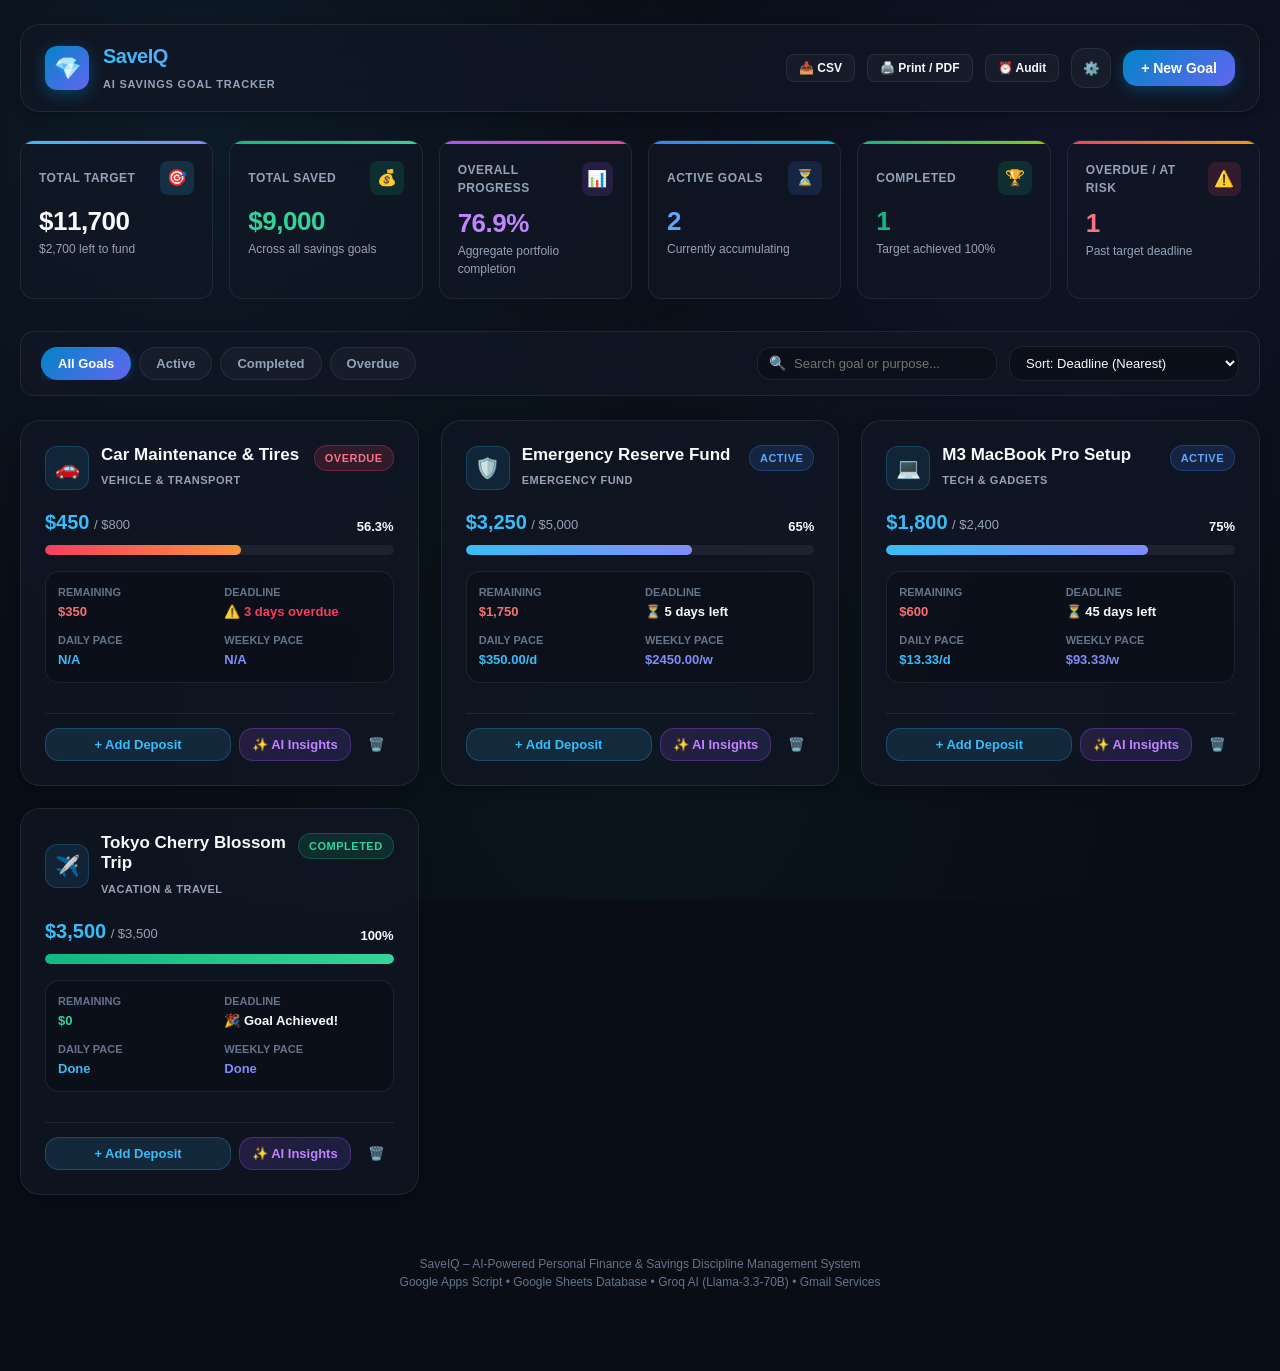
==== SaveIQ/Index.html @ c3c2f81e "Fix Vercel deployment: inline CSS/JS and add vercel.json" ====
﻿<!DOCTYPE html>
<html lang="en">
<head>
  <meta charset="UTF-8">
  <meta name="viewport" content="width=device-width, initial-scale=1.0">
  <title>SaveIQ – AI Savings Goal Tracker</title>
  <link rel="stylesheet" href="styles.css">
  <style>
    /* Inline Fallback & Apps Script compatibility */
    /* ==========================================================================
   SaveIQ – AI Savings Goal Tracker
   Modern Glassmorphism UI & High-Fidelity Design System
   ========================================================================== */

:root {
  /* Color Palette */
  --bg-primary: #090d16;
  --bg-secondary: #0f172a;
  --bg-card: rgba(18, 24, 38, 0.7);
  --bg-card-hover: rgba(26, 34, 52, 0.85);
  --bg-glass: rgba(255, 255, 255, 0.03);
  --border-glass: rgba(255, 255, 255, 0.08);
  --border-focus: #38bdf8;

  --accent-cyan: #38bdf8;
  --accent-blue: #3b82f6;
  --accent-indigo: #6366f1;
  --accent-purple: #a855f7;
  --accent-emerald: #10b981;
  --accent-amber: #f59e0b;
  --accent-rose: #f43f5e;

  /* Typography */
  --text-main: #f8fafc;
  --text-muted: #94a3b8;
  --text-dim: #64748b;
  --font-family: -apple-system, BlinkMacSystemFont, "Segoe UI", Roboto, "Helvetica Neue", Arial, sans-serif;

  /* Elevation & Shadows */
  --shadow-sm: 0 4px 12px rgba(0, 0, 0, 0.25);
  --shadow-md: 0 10px 30px rgba(0, 0, 0, 0.4);
  --shadow-lg: 0 20px 50px rgba(0, 0, 0, 0.6);
  --shadow-glow: 0 0 25px rgba(56, 189, 248, 0.25);

  --radius-sm: 8px;
  --radius-md: 14px;
  --radius-lg: 20px;
  --radius-full: 9999px;

  --transition-fast: 0.2s cubic-bezier(0.4, 0, 0.2, 1);
  --transition-normal: 0.3s cubic-bezier(0.4, 0, 0.2, 1);
}

/* Light Theme Variables */
[data-theme="light"] {
  --bg-primary: #f1f5f9;
  --bg-secondary: #ffffff;
  --bg-card: rgba(255, 255, 255, 0.85);
  --bg-card-hover: rgba(255, 255, 255, 0.98);
  --bg-glass: rgba(0, 0, 0, 0.02);
  --border-glass: rgba(0, 0, 0, 0.08);
  --border-focus: #0284c7;
  --text-main: #0f172a;
  --text-muted: #475569;
  --text-dim: #94a3b8;
  --shadow-md: 0 10px 30px rgba(0, 0, 0, 0.08);
  --shadow-glow: 0 0 20px rgba(2, 132, 199, 0.15);
}

/* Reset & Global */
*, *::before, *::after {
  box-sizing: border-box;
  margin: 0;
  padding: 0;
}

body {
  font-family: var(--font-family);
  background-color: var(--bg-primary);
  background-image: 
    radial-gradient(circle at 15% 15%, rgba(56, 189, 248, 0.08) 0%, transparent 40%),
    radial-gradient(circle at 85% 20%, rgba(99, 102, 241, 0.08) 0%, transparent 40%),
    radial-gradient(circle at 50% 85%, rgba(16, 185, 129, 0.05) 0%, transparent 50%);
  background-attachment: fixed;
  color: var(--text-main);
  min-height: 100vh;
  line-height: 1.5;
  overflow-x: hidden;
  -webkit-font-smoothing: antialiased;
}

/* Container */
.container {
  max-width: 1320px;
  margin: 0 auto;
  padding: 24px 20px 80px 20px;
}

/* Header & Navigation */
.header-nav {
  display: flex;
  align-items: center;
  justify-content: space-between;
  padding: 16px 24px;
  background: var(--bg-card);
  backdrop-filter: blur(16px);
  -webkit-backdrop-filter: blur(16px);
  border: 1px solid var(--border-glass);
  border-radius: var(--radius-lg);
  margin-bottom: 28px;
  box-shadow: var(--shadow-sm);
}

.brand {
  display: flex;
  align-items: center;
  gap: 14px;
  text-decoration: none;
  color: inherit;
}

.brand-icon {
  width: 44px;
  height: 44px;
  background: linear-gradient(135deg, #0284c7, #6366f1);
  border-radius: 12px;
  display: flex;
  align-items: center;
  justify-content: center;
  font-size: 22px;
  box-shadow: 0 4px 15px rgba(2, 132, 199, 0.4);
}

.brand-text h1 {
  font-size: 20px;
  font-weight: 800;
  letter-spacing: -0.5px;
  background: linear-gradient(90deg, #38bdf8, #818cf8);
  -webkit-background-clip: text;
  -webkit-text-fill-color: transparent;
}

.brand-text span {
  font-size: 11px;
  font-weight: 600;
  color: var(--text-muted);
  text-transform: uppercase;
  letter-spacing: 0.8px;
}

.nav-actions {
  display: flex;
  align-items: center;
  gap: 12px;
}

/* Buttons */
.btn {
  display: inline-flex;
  align-items: center;
  justify-content: center;
  gap: 8px;
  padding: 10px 18px;
  font-size: 14px;
  font-weight: 600;
  border-radius: var(--radius-md);
  border: none;
  cursor: pointer;
  transition: all var(--transition-fast);
  text-decoration: none;
}

.btn-primary {
  background: linear-gradient(135deg, #0284c7, #6366f1);
  color: #ffffff;
  box-shadow: 0 4px 14px rgba(2, 132, 199, 0.35);
}

.btn-primary:hover {
  transform: translateY(-2px);
  box-shadow: 0 6px 20px rgba(2, 132, 199, 0.5);
}

.btn-secondary {
  background: var(--bg-glass);
  color: var(--text-main);
  border: 1px solid var(--border-glass);
}

.btn-secondary:hover {
  background: rgba(255, 255, 255, 0.08);
  border-color: rgba(255, 255, 255, 0.2);
}

.btn-icon {
  width: 40px;
  height: 40px;
  padding: 0;
  border-radius: var(--radius-md);
  background: var(--bg-glass);
  border: 1px solid var(--border-glass);
  color: var(--text-main);
  display: flex;
  align-items: center;
  justify-content: center;
  cursor: pointer;
  transition: all var(--transition-fast);
}

.btn-icon:hover {
  background: rgba(255, 255, 255, 0.08);
  border-color: rgba(255, 255, 255, 0.2);
}

.btn-sm {
  padding: 6px 12px;
  font-size: 12px;
  border-radius: var(--radius-sm);
}

/* KPI Analytics Section */
.kpi-grid {
  display: grid;
  grid-template-columns: repeat(auto-fit, minmax(190px, 1fr));
  gap: 16px;
  margin-bottom: 32px;
}

.kpi-card {
  background: var(--bg-card);
  backdrop-filter: blur(14px);
  -webkit-backdrop-filter: blur(14px);
  border: 1px solid var(--border-glass);
  border-radius: var(--radius-md);
  padding: 20px 18px;
  position: relative;
  overflow: hidden;
  transition: transform var(--transition-fast), border-color var(--transition-fast), box-shadow var(--transition-fast);
}

.kpi-card:hover {
  transform: translateY(-3px);
  border-color: rgba(56, 189, 248, 0.3);
  box-shadow: var(--shadow-sm);
}

.kpi-header {
  display: flex;
  align-items: center;
  justify-content: space-between;
  margin-bottom: 12px;
}

.kpi-title {
  font-size: 12px;
  font-weight: 600;
  text-transform: uppercase;
  letter-spacing: 0.5px;
  color: var(--text-muted);
}

.kpi-icon {
  width: 34px;
  height: 34px;
  border-radius: 8px;
  display: flex;
  align-items: center;
  justify-content: center;
  font-size: 16px;
}

.kpi-val {
  font-size: 26px;
  font-weight: 800;
  color: var(--text-main);
  letter-spacing: -0.5px;
  line-height: 1.1;
  margin-bottom: 4px;
}

.kpi-sub {
  font-size: 12px;
  color: var(--text-muted);
  display: flex;
  align-items: center;
  gap: 4px;
}

/* Accent Glows for KPI Cards */
.kpi-card::before {
  content: "";
  position: absolute;
  top: 0;
  left: 0;
  width: 100%;
  height: 3px;
}

.kpi-target::before { background: linear-gradient(90deg, #38bdf8, #818cf8); }
.kpi-saved::before { background: linear-gradient(90deg, #10b981, #34d399); }
.kpi-progress::before { background: linear-gradient(90deg, #a855f7, #ec4899); }
.kpi-active::before { background: linear-gradient(90deg, #3b82f6, #06b6d4); }
.kpi-completed::before { background: linear-gradient(90deg, #10b981, #84cc16); }
.kpi-overdue::before { background: linear-gradient(90deg, #f43f5e, #f59e0b); }

/* Dashboard Toolbar & Filter Section */
.toolbar {
  display: flex;
  flex-wrap: wrap;
  align-items: center;
  justify-content: space-between;
  gap: 16px;
  margin-bottom: 24px;
  background: var(--bg-card);
  backdrop-filter: blur(12px);
  border: 1px solid var(--border-glass);
  padding: 14px 20px;
  border-radius: var(--radius-md);
}

.filter-group {
  display: flex;
  align-items: center;
  gap: 8px;
  overflow-x: auto;
}

.filter-btn {
  padding: 8px 16px;
  font-size: 13px;
  font-weight: 600;
  border-radius: var(--radius-full);
  border: 1px solid var(--border-glass);
  background: var(--bg-glass);
  color: var(--text-muted);
  cursor: pointer;
  transition: all var(--transition-fast);
  white-space: nowrap;
}

.filter-btn:hover {
  color: var(--text-main);
  background: rgba(255, 255, 255, 0.06);
}

.filter-btn.active {
  background: linear-gradient(135deg, #0284c7, #6366f1);
  border-color: transparent;
  color: #ffffff;
  box-shadow: 0 2px 10px rgba(2, 132, 199, 0.35);
}

.search-box {
  position: relative;
  min-width: 240px;
}

.search-input {
  width: 100%;
  padding: 8px 14px 8px 36px;
  font-size: 13px;
  color: var(--text-main);
  background: rgba(0, 0, 0, 0.2);
  border: 1px solid var(--border-glass);
  border-radius: var(--radius-md);
  outline: none;
  transition: border-color var(--transition-fast);
}

.search-input:focus {
  border-color: var(--border-focus);
}

.search-icon {
  position: absolute;
  left: 12px;
  top: 50%;
  transform: translateY(-50%);
  font-size: 14px;
  color: var(--text-dim);
}

/* Goals Grid */
.goals-grid {
  display: grid;
  grid-template-columns: repeat(auto-fill, minmax(360px, 1fr));
  gap: 22px;
}

/* Goal Card */
.goal-card {
  background: var(--bg-card);
  backdrop-filter: blur(16px);
  -webkit-backdrop-filter: blur(16px);
  border: 1px solid var(--border-glass);
  border-radius: var(--radius-lg);
  padding: 24px;
  position: relative;
  display: flex;
  flex-direction: column;
  justify-content: space-between;
  transition: transform var(--transition-normal), box-shadow var(--transition-normal), border-color var(--transition-normal);
  box-shadow: var(--shadow-sm);
}

.goal-card:hover {
  transform: translateY(-4px);
  box-shadow: var(--shadow-md);
  border-color: rgba(56, 189, 248, 0.25);
}

.goal-top {
  display: flex;
  align-items: flex-start;
  justify-content: space-between;
  gap: 12px;
  margin-bottom: 16px;
}

.goal-meta {
  display: flex;
  align-items: center;
  gap: 12px;
}

.goal-emoji {
  width: 44px;
  height: 44px;
  border-radius: 12px;
  background: rgba(56, 189, 248, 0.1);
  border: 1px solid rgba(56, 189, 248, 0.2);
  display: flex;
  align-items: center;
  justify-content: center;
  font-size: 20px;
  flex-shrink: 0;
}

.goal-title-wrap h3 {
  font-size: 17px;
  font-weight: 700;
  color: var(--text-main);
  margin-bottom: 2px;
  line-height: 1.2;
}

.goal-category-tag {
  display: inline-block;
  font-size: 11px;
  font-weight: 600;
  color: var(--text-muted);
  text-transform: uppercase;
  letter-spacing: 0.5px;
}

/* Status Badges */
.status-pill {
  padding: 4px 10px;
  font-size: 11px;
  font-weight: 700;
  border-radius: var(--radius-full);
  text-transform: uppercase;
  letter-spacing: 0.5px;
  display: inline-flex;
  align-items: center;
  gap: 5px;
}

.status-pill.active {
  background: rgba(59, 130, 246, 0.15);
  color: #60a5fa;
  border: 1px solid rgba(59, 130, 246, 0.3);
}

.status-pill.completed {
  background: rgba(16, 185, 129, 0.15);
  color: #34d399;
  border: 1px solid rgba(16, 185, 129, 0.3);
}

.status-pill.overdue {
  background: rgba(244, 63, 94, 0.15);
  color: #fb7185;
  border: 1px solid rgba(244, 63, 94, 0.3);
}

/* Progress Section in Card */
.progress-container {
  margin: 16px 0;
}

.progress-info {
  display: flex;
  justify-content: space-between;
  align-items: flex-end;
  margin-bottom: 8px;
}

.saved-label {
  font-size: 20px;
  font-weight: 800;
  color: #38bdf8;
}

.target-label {
  font-size: 13px;
  color: var(--text-muted);
}

.percentage-badge {
  font-size: 13px;
  font-weight: 700;
  color: var(--text-main);
}

.progress-track {
  width: 100%;
  height: 10px;
  background: rgba(255, 255, 255, 0.06);
  border-radius: var(--radius-full);
  overflow: hidden;
  position: relative;
}

.progress-fill {
  height: 100%;
  border-radius: var(--radius-full);
  background: linear-gradient(90deg, #38bdf8, #818cf8);
  transition: width 0.6s cubic-bezier(0.4, 0, 0.2, 1);
}

.progress-fill.completed {
  background: linear-gradient(90deg, #10b981, #34d399);
}

.progress-fill.overdue {
  background: linear-gradient(90deg, #f43f5e, #fb923c);
}

/* Goal Details Stats Row */
.goal-metrics-row {
  display: grid;
  grid-template-columns: repeat(2, 1fr);
  gap: 10px;
  margin: 16px 0;
  padding: 12px;
  background: rgba(0, 0, 0, 0.2);
  border-radius: var(--radius-md);
  border: 1px solid var(--border-glass);
}

.metric-item {
  font-size: 11px;
}

.metric-item .lbl {
  color: var(--text-dim);
  text-transform: uppercase;
  font-weight: 600;
  margin-bottom: 2px;
}

.metric-item .val {
  font-size: 13px;
  font-weight: 700;
  color: var(--text-main);
}

/* Card Actions */
.goal-actions {
  display: flex;
  align-items: center;
  gap: 8px;
  margin-top: 14px;
  padding-top: 14px;
  border-top: 1px solid var(--border-glass);
}

.btn-deposit {
  flex: 1;
  background: rgba(56, 189, 248, 0.12);
  color: #38bdf8;
  border: 1px solid rgba(56, 189, 248, 0.25);
  padding: 8px 12px;
  font-size: 13px;
  font-weight: 600;
  border-radius: var(--radius-md);
  cursor: pointer;
  transition: all var(--transition-fast);
}

.btn-deposit:hover {
  background: rgba(56, 189, 248, 0.25);
  color: #ffffff;
}

.btn-ai {
  background: linear-gradient(135deg, rgba(168, 85, 247, 0.15), rgba(99, 102, 241, 0.15));
  color: #c084fc;
  border: 1px solid rgba(168, 85, 247, 0.3);
  padding: 8px 12px;
  font-size: 13px;
  font-weight: 600;
  border-radius: var(--radius-md);
  cursor: pointer;
  transition: all var(--transition-fast);
  display: flex;
  align-items: center;
  gap: 6px;
}

.btn-ai:hover {
  background: linear-gradient(135deg, #a855f7, #6366f1);
  color: #ffffff;
  box-shadow: 0 4px 15px rgba(168, 85, 247, 0.4);
}

.btn-delete {
  padding: 8px;
  background: transparent;
  color: var(--text-dim);
  border: 1px solid transparent;
  border-radius: var(--radius-md);
  cursor: pointer;
  transition: all var(--transition-fast);
}

.btn-delete:hover {
  color: #f43f5e;
  background: rgba(244, 63, 94, 0.1);
  border-color: rgba(244, 63, 94, 0.2);
}

/* Empty State */
.empty-state {
  grid-column: 1 / -1;
  text-align: center;
  padding: 60px 20px;
  background: var(--bg-card);
  backdrop-filter: blur(14px);
  border: 1px dashed var(--border-glass);
  border-radius: var(--radius-lg);
}

.empty-icon {
  font-size: 54px;
  margin-bottom: 16px;
  display: inline-block;
  animation: float 3s ease-in-out infinite;
}

@keyframes float {
  0%, 100% { transform: translateY(0); }
  50% { transform: translateY(-8px); }
}

.empty-state h3 {
  font-size: 20px;
  font-weight: 700;
  color: var(--text-main);
  margin-bottom: 8px;
}

.empty-state p {
  color: var(--text-muted);
  font-size: 14px;
  max-width: 440px;
  margin: 0 auto 24px auto;
}

/* Modals */
.modal-overlay {
  position: fixed;
  inset: 0;
  background: rgba(0, 0, 0, 0.7);
  backdrop-filter: blur(10px);
  -webkit-backdrop-filter: blur(10px);
  display: flex;
  align-items: center;
  justify-content: center;
  padding: 20px;
  z-index: 1000;
  opacity: 0;
  pointer-events: none;
  transition: opacity var(--transition-normal);
}

.modal-overlay.active {
  opacity: 1;
  pointer-events: auto;
}

.modal-content {
  background: var(--bg-secondary);
  border: 1px solid var(--border-glass);
  border-radius: var(--radius-lg);
  width: 100%;
  max-width: 540px;
  max-height: 90vh;
  overflow-y: auto;
  box-shadow: var(--shadow-lg);
  transform: scale(0.95) translateY(10px);
  transition: transform var(--transition-normal);
  padding: 28px;
  position: relative;
}

.modal-overlay.active .modal-content {
  transform: scale(1) translateY(0);
}

.modal-header {
  display: flex;
  align-items: center;
  justify-content: space-between;
  margin-bottom: 22px;
}

.modal-title {
  font-size: 20px;
  font-weight: 800;
  color: var(--text-main);
  display: flex;
  align-items: center;
  gap: 10px;
}

.modal-close {
  background: transparent;
  border: none;
  color: var(--text-dim);
  font-size: 22px;
  cursor: pointer;
  padding: 4px;
  border-radius: 6px;
  transition: color var(--transition-fast);
}

.modal-close:hover {
  color: var(--text-main);
}

/* Forms */
.form-group {
  margin-bottom: 18px;
}

.form-label {
  display: block;
  font-size: 13px;
  font-weight: 600;
  color: var(--text-muted);
  margin-bottom: 6px;
}

.form-input, .form-select, .form-textarea {
  width: 100%;
  padding: 10px 14px;
  font-size: 14px;
  font-family: inherit;
  color: var(--text-main);
  background: rgba(0, 0, 0, 0.25);
  border: 1px solid var(--border-glass);
  border-radius: var(--radius-md);
  outline: none;
  transition: border-color var(--transition-fast), box-shadow var(--transition-fast);
}

.form-input:focus, .form-select:focus, .form-textarea:focus {
  border-color: var(--border-focus);
  box-shadow: 0 0 0 3px rgba(56, 189, 248, 0.15);
}

.form-row {
  display: grid;
  grid-template-columns: repeat(2, 1fr);
  gap: 14px;
}

.form-hint {
  font-size: 11px;
  color: var(--text-dim);
  margin-top: 4px;
}

/* Quick Deposit Preset Chips */
.preset-chips {
  display: flex;
  gap: 8px;
  margin-top: 10px;
  flex-wrap: wrap;
}

.preset-chip {
  padding: 6px 14px;
  font-size: 13px;
  font-weight: 600;
  background: var(--bg-glass);
  border: 1px solid var(--border-glass);
  border-radius: var(--radius-md);
  color: var(--text-muted);
  cursor: pointer;
  transition: all var(--transition-fast);
}

.preset-chip:hover {
  background: rgba(56, 189, 248, 0.15);
  border-color: rgba(56, 189, 248, 0.4);
  color: #38bdf8;
}

/* AI Insights View */
.ai-modal-content {
  max-width: 680px;
}

.ai-output-box {
  background: rgba(0, 0, 0, 0.35);
  border: 1px solid var(--border-glass);
  border-radius: var(--radius-md);
  padding: 20px;
  font-size: 14px;
  line-height: 1.6;
  color: #e2e8f0;
  max-height: 480px;
  overflow-y: auto;
}

.ai-output-box h3 {
  font-size: 16px;
  color: #38bdf8;
  margin: 18px 0 8px 0;
}

.ai-output-box h3:first-child {
  margin-top: 0;
}

.ai-output-box p {
  margin-bottom: 12px;
}

.ai-output-box ul, .ai-output-box ol {
  margin: 8px 0 16px 20px;
}

.ai-output-box li {
  margin-bottom: 6px;
}

.ai-output-box strong {
  color: #ffffff;
}

.ai-badge-source {
  font-size: 11px;
  font-weight: 600;
  padding: 4px 10px;
  border-radius: var(--radius-full);
  background: rgba(168, 85, 247, 0.15);
  color: #c084fc;
  border: 1px solid rgba(168, 85, 247, 0.3);
  display: inline-block;
  margin-bottom: 12px;
}

/* Loading Spinner */
.spinner-wrap {
  text-align: center;
  padding: 40px 20px;
}

.spinner {
  width: 44px;
  height: 44px;
  border: 4px solid rgba(56, 189, 248, 0.15);
  border-top-color: #38bdf8;
  border-radius: 50%;
  animation: spin 0.8s linear infinite;
  margin: 0 auto 16px auto;
}

@keyframes spin {
  to { transform: rotate(360deg); }
}

/* Toast Notifications */
.toast-container {
  position: fixed;
  bottom: 24px;
  right: 24px;
  display: flex;
  flex-direction: column;
  gap: 10px;
  z-index: 2000;
}

.toast {
  background: #1e293b;
  border: 1px solid var(--border-glass);
  border-left: 4px solid #38bdf8;
  padding: 14px 18px;
  border-radius: var(--radius-md);
  box-shadow: var(--shadow-lg);
  font-size: 13px;
  font-weight: 500;
  color: #ffffff;
  display: flex;
  align-items: center;
  gap: 10px;
  min-width: 280px;
  max-width: 400px;
  animation: slideIn 0.3s cubic-bezier(0.4, 0, 0.2, 1);
}

.toast.success { border-left-color: #10b981; }
.toast.error { border-left-color: #f43f5e; }
.toast.warning { border-left-color: #f59e0b; }

@keyframes slideIn {
  from { transform: translateX(100%); opacity: 0; }
  to { transform: translateX(0); opacity: 1; }
}

/* Print Optimization for PDF Reports */
@media print {
  body {
    background: #ffffff !important;
    color: #000000 !important;
  }
  .header-nav, .toolbar, .goal-actions, .btn, .modal-overlay {
    display: none !important;
  }
  .kpi-card, .goal-card {
    border: 1px solid #cccccc !important;
    background: #ffffff !important;
    box-shadow: none !important;
    page-break-inside: avoid;
  }
  .saved-label, .kpi-val {
    color: #000000 !important;
  }
}

/* Mobile & Tablet Responsive */
@media (max-width: 768px) {
  .header-nav {
    flex-direction: column;
    align-items: flex-start;
    gap: 16px;
  }
  .nav-actions {
    width: 100%;
    justify-content: space-between;
  }
  .toolbar {
    flex-direction: column;
    align-items: stretch;
  }
  .search-box {
    width: 100%;
  }
  .goals-grid {
    grid-template-columns: 1fr;
  }
  .form-row {
    grid-template-columns: 1fr;
  }
}

  </style>
</head>
<body>

  <div class="container">
    <!-- Top Navigation & Brand Header -->
    <header class="header-nav">
      <a href="#" class="brand">
        <div class="brand-icon">💎</div>
        <div class="brand-text">
          <h1>SaveIQ</h1>
          <span>AI Savings Goal Tracker</span>
        </div>
      </a>

      <div class="nav-actions">
        <button class="btn btn-secondary btn-sm" onclick="exportGoalsCSV()" title="Export CSV Report">
          📥 CSV
        </button>
        <button class="btn btn-secondary btn-sm" onclick="printFinancialReport()" title="Print / PDF Report">
          🖨️ Print / PDF
        </button>
        <button class="btn btn-secondary btn-sm" onclick="runManualAudit()" title="Trigger Automated Daily Audit">
          ⏰ Audit
        </button>
        <button class="btn-icon" onclick="openSettingsModal()" title="Settings & Groq API Key">
          ⚙️
        </button>
        <button class="btn btn-primary" onclick="openCreateModal()">
          + New Goal
        </button>
      </div>
    </header>

    <!-- KPI Analytics Metrics -->
    <section class="kpi-grid">
      <!-- Total Target -->
      <div class="kpi-card kpi-target">
        <div class="kpi-header">
          <span class="kpi-title">Total Target</span>
          <div class="kpi-icon" style="background: rgba(56, 189, 248, 0.15); color: #38bdf8;">🎯</div>
        </div>
        <div class="kpi-val" id="kpiTotalTarget">$0</div>
        <div class="kpi-sub" id="kpiRemainingLabel">$0 left to fund</div>
      </div>

      <!-- Total Saved -->
      <div class="kpi-card kpi-saved">
        <div class="kpi-header">
          <span class="kpi-title">Total Saved</span>
          <div class="kpi-icon" style="background: rgba(16, 185, 129, 0.15); color: #34d399;">💰</div>
        </div>
        <div class="kpi-val" id="kpiTotalSaved" style="color: #34d399;">$0</div>
        <div class="kpi-sub">Across all savings goals</div>
      </div>

      <!-- Overall Progress -->
      <div class="kpi-card kpi-progress">
        <div class="kpi-header">
          <span class="kpi-title">Overall Progress</span>
          <div class="kpi-icon" style="background: rgba(168, 85, 247, 0.15); color: #c084fc;">📊</div>
        </div>
        <div class="kpi-val" id="kpiOverallProgress" style="color: #c084fc;">0%</div>
        <div class="kpi-sub">Aggregate portfolio completion</div>
      </div>

      <!-- Active Goals -->
      <div class="kpi-card kpi-active">
        <div class="kpi-header">
          <span class="kpi-title">Active Goals</span>
          <div class="kpi-icon" style="background: rgba(59, 130, 246, 0.15); color: #60a5fa;">⏳</div>
        </div>
        <div class="kpi-val" id="kpiActiveGoals" style="color: #60a5fa;">0</div>
        <div class="kpi-sub">Currently accumulating</div>
      </div>

      <!-- Completed Goals -->
      <div class="kpi-card kpi-completed">
        <div class="kpi-header">
          <span class="kpi-title">Completed</span>
          <div class="kpi-icon" style="background: rgba(16, 185, 129, 0.15); color: #10b981;">🏆</div>
        </div>
        <div class="kpi-val" id="kpiCompletedGoals" style="color: #10b981;">0</div>
        <div class="kpi-sub">Target achieved 100%</div>
      </div>

      <!-- Overdue Goals -->
      <div class="kpi-card kpi-overdue">
        <div class="kpi-header">
          <span class="kpi-title">Overdue / At Risk</span>
          <div class="kpi-icon" style="background: rgba(244, 63, 94, 0.15); color: #fb7185;">⚠️</div>
        </div>
        <div class="kpi-val" id="kpiOverdueGoals" style="color: #fb7185;">0</div>
        <div class="kpi-sub">Past target deadline</div>
      </div>
    </section>

    <!-- Dashboard Toolbar, Filters & Search -->
    <section class="toolbar">
      <div class="filter-group">
        <button class="filter-btn active" data-filter="all">All Goals</button>
        <button class="filter-btn" data-filter="active">Active</button>
        <button class="filter-btn" data-filter="completed">Completed</button>
        <button class="filter-btn" data-filter="overdue">Overdue</button>
      </div>

      <div style="display: flex; align-items: center; gap: 12px; flex-wrap: wrap;">
        <div class="search-box">
          <span class="search-icon">🔍</span>
          <input type="text" id="searchGoalInput" class="search-input" placeholder="Search goal or purpose...">
        </div>

        <select id="sortGoalSelect" class="form-select" style="width: auto; padding: 8px 12px; font-size: 13px;">
          <option value="deadline">Sort: Deadline (Nearest)</option>
          <option value="progress">Sort: Progress (%)</option>
          <option value="target">Sort: Target Amount (High-Low)</option>
          <option value="saved">Sort: Saved Amount (High-Low)</option>
        </select>
      </div>
    </section>

    <!-- Goals Grid Container -->
    <main class="goals-grid" id="goalsGrid">
      <!-- Dynamic Goal Cards Rendered Here via script.js -->
    </main>

    <!-- Footer -->
    <footer style="margin-top: 60px; text-align: center; font-size: 12px; color: var(--text-dim);">
      SaveIQ – AI-Powered Personal Finance & Savings Discipline Management System<br>
      Google Apps Script • Google Sheets Database • Groq AI (Llama-3.3-70B) • Gmail Services
    </footer>
  </div>

  <!-- ============================================================== -->
  <!-- MODALS -->
  <!-- ============================================================== -->

  <!-- Modal 1: Create New Savings Goal -->
  <div class="modal-overlay" id="createGoalModal">
    <div class="modal-content">
      <div class="modal-header">
        <h2 class="modal-title"><span>🎯</span> Create Savings Goal</h2>
        <button class="modal-close" onclick="closeCreateModal()">&times;</button>
      </div>

      <form id="createGoalForm">
        <div class="form-group">
          <label class="form-label" for="goalName">Goal Name *</label>
          <input type="text" id="goalName" class="form-input" placeholder="e.g. M3 MacBook Pro, Emergency Fund" required>
        </div>

        <div class="form-row">
          <div class="form-group">
            <label class="form-label" for="goalTarget">Target Amount ($) *</label>
            <input type="number" id="goalTarget" class="form-input" min="1" step="0.01" placeholder="2500" required>
          </div>
          <div class="form-group">
            <label class="form-label" for="goalInitial">Initial Savings ($)</label>
            <input type="number" id="goalInitial" class="form-input" min="0" step="0.01" placeholder="0">
          </div>
        </div>

        <div class="form-row">
          <div class="form-group">
            <label class="form-label" for="goalDeadline">Target Deadline *</label>
            <input type="date" id="goalDeadline" class="form-input" required>
          </div>
          <div class="form-group">
            <label class="form-label" for="goalPurpose">Category / Purpose *</label>
            <select id="goalPurpose" class="form-select" required>
              <option value="Tech & Gadgets">💻 Tech & Gadgets</option>
              <option value="Emergency Fund">🛡️ Emergency Fund</option>
              <option value="Vacation & Travel">✈️ Vacation & Travel</option>
              <option value="Vehicle & Transport">🚗 Vehicle & Transport</option>
              <option value="Home & Real Estate">🏡 Home & Real Estate</option>
              <option value="Education & Career">🎓 Education & Career</option>
              <option value="Investment & Wealth">📈 Investment & Wealth</option>
              <option value="Health & Wellness">❤️ Health & Wellness</option>
              <option value="Shopping & Luxury">🛍️ Shopping & Luxury</option>
              <option value="General Savings" selected>💰 General Savings</option>
            </select>
          </div>
        </div>

        <div class="form-group">
          <label class="form-label" for="goalEmail">Alert & Notification Email</label>
          <input type="email" id="goalEmail" class="form-input" placeholder="your-email@gmail.com">
          <div class="form-hint">Used for automated deadline audits and Gmail reminders.</div>
        </div>

        <!-- Live Plan Velocity Preview -->
        <div id="formPacingPreview" style="display: none; background: rgba(56, 189, 248, 0.08); border-left: 3px solid #38bdf8; padding: 12px; border-radius: 8px; font-size: 13px; color: #cbd5e1; margin-bottom: 18px;">
        </div>

        <div style="display: flex; justify-content: flex-end; gap: 10px; margin-top: 24px;">
          <button type="button" class="btn btn-secondary" onclick="closeCreateModal()">Cancel</button>
          <button type="submit" class="btn btn-primary" id="btnSubmitGoal">Create Savings Goal</button>
        </div>
      </form>
    </div>
  </div>

  <!-- Modal 2: Add Savings Deposit -->
  <div class="modal-overlay" id="depositModal">
    <div class="modal-content">
      <div class="modal-header">
        <h2 class="modal-title"><span>💵</span> Deposit Contribution</h2>
        <button class="modal-close" onclick="closeDepositModal()">&times;</button>
      </div>

      <form id="depositForm">
        <p style="color: var(--text-muted); font-size: 14px; margin-bottom: 4px;">
          Adding funds to: <strong id="depositGoalName" style="color: var(--text-main);">Goal Name</strong>
        </p>
        <p style="color: var(--text-dim); font-size: 13px; margin-bottom: 18px;">
          Remaining balance: <strong id="depositGoalRemaining" style="color: #f87171;">$0</strong>
        </p>

        <div class="form-group">
          <label class="form-label" for="depositAmountInput">Deposit Amount ($) *</label>
          <input type="number" id="depositAmountInput" class="form-input" min="1" step="0.01" placeholder="Enter amount" required autofocus>
          
          <div class="preset-chips">
            <button type="button" class="preset-chip" onclick="setPresetDeposit(10)">+$10</button>
            <button type="button" class="preset-chip" onclick="setPresetDeposit(25)">+$25</button>
            <button type="button" class="preset-chip" onclick="setPresetDeposit(50)">+$50</button>
            <button type="button" class="preset-chip" onclick="setPresetDeposit(100)">+$100</button>
            <button type="button" class="preset-chip" onclick="setPresetDeposit(250)">+$250</button>
          </div>
        </div>

        <div style="display: flex; justify-content: flex-end; gap: 10px; margin-top: 24px;">
          <button type="button" class="btn btn-secondary" onclick="closeDepositModal()">Cancel</button>
          <button type="submit" class="btn btn-primary" id="btnConfirmDeposit">Deposit Contribution</button>
        </div>
      </form>
    </div>
  </div>

  <!-- Modal 3: AI Financial Insights & Advice -->
  <div class="modal-overlay" id="aiModal">
    <div class="modal-content ai-modal-content">
      <div class="modal-header">
        <h2 class="modal-title"><span>✨</span> AI Financial Advisor</h2>
        <button class="modal-close" onclick="closeAIModal()">&times;</button>
      </div>

      <div style="display: flex; justify-content: space-between; align-items: center; margin-bottom: 12px;">
        <span style="font-size: 14px; color: var(--text-muted);">
          Goal: <strong id="aiGoalTitle" style="color: var(--text-main);"></strong>
        </span>
        <span class="ai-badge-source" id="aiSourceBadge">Groq Cloud (Llama-3.3-70B)</span>
      </div>

      <div class="ai-output-box" id="aiContentBox">
        <!-- Rendered AI Advice -->
      </div>

      <div style="display: flex; justify-content: flex-end; gap: 10px; margin-top: 20px;">
        <button type="button" class="btn btn-secondary" onclick="copyAIAdvice()">📋 Copy Insights</button>
        <button type="button" class="btn btn-primary" onclick="closeAIModal()">Done</button>
      </div>
    </div>
  </div>

  <!-- Modal 4: Settings & Groq API Key -->
  <div class="modal-overlay" id="settingsModal">
    <div class="modal-content">
      <div class="modal-header">
        <h2 class="modal-title"><span>⚙️</span> System Settings</h2>
        <button class="modal-close" onclick="closeSettingsModal()">&times;</button>
      </div>

      <div class="form-group">
        <label class="form-label" for="groqApiKeyInput">Groq Cloud API Key</label>
        <input type="password" id="groqApiKeyInput" class="form-input" placeholder="gsk_...">
        <div class="form-hint">
          Powers the <strong>llama-3.3-70b-versatile</strong> AI financial reasoning model. Get a free API key at <a href="https://console.groq.com/keys" target="_blank" style="color: #38bdf8; text-decoration: underline;">console.groq.com</a>.
        </div>
      </div>

      <div style="background: rgba(0,0,0,0.25); border: 1px solid var(--border-glass); border-radius: var(--radius-md); padding: 14px; margin-bottom: 20px;">
        <div style="font-size: 12px; color: var(--text-dim); text-transform: uppercase; font-weight: 600; margin-bottom: 4px;">Detected Backend Mode</div>
        <div style="font-size: 14px; font-weight: 700; color: #38bdf8;" id="activeBackendModeLabel">DETECTING...</div>
        <p style="font-size: 12px; color: var(--text-muted); margin-top: 4px;">
          Seamlessly supports Google Apps Script (Web App), FastAPI (Python), and Local Browser Storage.
        </p>
      </div>

      <div style="display: flex; justify-content: flex-end; gap: 10px;">
        <button type="button" class="btn btn-secondary" onclick="closeSettingsModal()">Close</button>
        <button type="button" class="btn btn-primary" onclick="saveSettings()">Save Settings</button>
      </div>
    </div>
  </div>

  <!-- Toast Container -->
  <div class="toast-container" id="toastContainer"></div>

  <!-- Scripts -->
  <script src="script.js"></script>
  <script>
    /* Inline Fallback & Apps Script compatibility */
    /**
 * SaveIQ – AI Savings Goal Tracker
 * Frontend Interaction, Dynamic Analytics, AI Insights & Backend Bridge
 * 
 * Features:
 * - Dual Engine: Automatically bridges with Google Apps Script (google.script.run),
 *   FastAPI backend (/api/*), or Local Browser Storage with Direct Groq API client!
 * - Real-time Financial Analytics & KPI calculation
 * - Reactive Filtering, Search, & Sorting
 * - AI Recommendation streaming & markdown rendering
 * - Confetti celebration on goal achievement
 * - PDF and CSV report export
 */

// ==========================================
// STATE MANAGEMENT & CONFIGURATION
// ==========================================
const AppState = {
  goals: [],
  filteredGoals: [],
  currentFilter: "all",
  searchQuery: "",
  sortBy: "deadline",
  stats: {
    totalGoals: 0,
    totalTarget: 0,
    totalSaved: 0,
    totalRemaining: 0,
    overallProgress: 0,
    activeGoals: 0,
    completedGoals: 0,
    overdueGoals: 0
  },
  currentGoalForDeposit: null,
  currentGoalForAI: null,
  groqApiKey: localStorage.getItem("saveiq_groq_key") || "",
  backendMode: "auto" // 'auto', 'gas', 'fastapi', 'local'
};

// Purpose to Emoji Mapping for Visual Appeal
const PURPOSE_ICONS = {
  "Emergency Fund": "🛡️",
  "Tech & Gadgets": "💻",
  "Vacation & Travel": "✈️",
  "Vehicle & Transport": "🚗",
  "Home & Real Estate": "🏡",
  "Education & Career": "🎓",
  "Investment & Wealth": "📈",
  "Shopping & Luxury": "🛍️",
  "Health & Wellness": "❤️",
  "General Savings": "💰"
};

// ==========================================
// BACKEND BRIDGE & DATA PROVIDER
// ==========================================
const BackendBridge = {
  isGAS: function() {
    return typeof google !== "undefined" && google.script && google.script.run;
  },

  isFastAPIAvailable: false,

  detectMode: async function() {
    if (this.isGAS()) {
      AppState.backendMode = "gas";
      return "gas";
    }
    try {
      const res = await fetch("/api/goals", { method: "HEAD" });
      if (res.ok) {
        AppState.backendMode = "fastapi";
        this.isFastAPIAvailable = true;
        return "fastapi";
      }
    } catch (e) {
      // Not running against FastAPI
    }
    AppState.backendMode = "local";
    return "local";
  },

  fetchGoals: function() {
    return new Promise((resolve, reject) => {
      if (AppState.backendMode === "gas") {
        google.script.run
          .withSuccessHandler(res => resolve(res.goals || []))
          .withFailureHandler(err => reject(err))
          .getAllGoals();
      } else if (AppState.backendMode === "fastapi") {
        fetch("/api/goals")
          .then(res => res.json())
          .then(data => resolve(data.goals || []))
          .catch(err => reject(err));
      } else {
        // LocalStorage fallback
        const local = localStorage.getItem("saveiq_goals");
        let list = local ? JSON.parse(local) : getDemoGoals();
        resolve(list.map(calculateClientMetrics));
      }
    });
  },

  createGoal: function(goalData) {
    return new Promise((resolve, reject) => {
      if (AppState.backendMode === "gas") {
        google.script.run
          .withSuccessHandler(res => resolve(res))
          .withFailureHandler(err => reject(err))
          .addGoal(goalData);
      } else if (AppState.backendMode === "fastapi") {
        fetch("/api/goals", {
          method: "POST",
          headers: { "Content-Type": "application/json" },
          body: JSON.stringify(goalData)
        })
          .then(res => res.json())
          .then(data => resolve(data))
          .catch(err => reject(err));
      } else {
        const id = "GID-" + Math.random().toString(36).substr(2, 8).toUpperCase();
        const newGoal = {
          id: id,
          goalName: goalData.goalName,
          targetAmount: parseFloat(goalData.targetAmount) || 0,
          savedAmount: parseFloat(goalData.initialSavings) || 0,
          deadline: goalData.deadline,
          purpose: goalData.purpose || "General Savings",
          createdAt: new Date().toISOString().slice(0, 19).replace("T", " "),
          email: goalData.email || "",
          alertSent: "No"
        };
        const calculated = calculateClientMetrics(newGoal);
        const existing = JSON.parse(localStorage.getItem("saveiq_goals") || "[]");
        existing.unshift(calculated);
        localStorage.setItem("saveiq_goals", JSON.stringify(existing));
        resolve({ success: true, goal: calculated });
      }
    });
  },

  addDeposit: function(id, amount) {
    return new Promise((resolve, reject) => {
      if (AppState.backendMode === "gas") {
        google.script.run
          .withSuccessHandler(res => resolve(res))
          .withFailureHandler(err => reject(err))
          .updateSavings(id, amount);
      } else if (AppState.backendMode === "fastapi") {
        fetch(`/api/goals/${id}/savings`, {
          method: "POST",
          headers: { "Content-Type": "application/json" },
          body: JSON.stringify({ amount: amount })
        })
          .then(res => res.json())
          .then(data => resolve(data))
          .catch(err => reject(err));
      } else {
        const existing = JSON.parse(localStorage.getItem("saveiq_goals") || "[]");
        const idx = existing.findIndex(g => g.id === id);
        if (idx !== -1) {
          existing[idx].savedAmount += parseFloat(amount);
          const updated = calculateClientMetrics(existing[idx]);
          existing[idx] = updated;
          localStorage.setItem("saveiq_goals", JSON.stringify(existing));
          resolve({ success: true, goal: updated, newSaved: updated.savedAmount });
        } else {
          reject(new Error("Goal not found"));
        }
      }
    });
  },

  deleteGoal: function(id) {
    return new Promise((resolve, reject) => {
      if (AppState.backendMode === "gas") {
        google.script.run
          .withSuccessHandler(res => resolve(res))
          .withFailureHandler(err => reject(err))
          .deleteGoal(id);
      } else if (AppState.backendMode === "fastapi") {
        fetch(`/api/goals/${id}`, { method: "DELETE" })
          .then(res => res.json())
          .then(data => resolve(data))
          .catch(err => reject(err));
      } else {
        let existing = JSON.parse(localStorage.getItem("saveiq_goals") || "[]");
        existing = existing.filter(g => g.id !== id);
        localStorage.setItem("saveiq_goals", JSON.stringify(existing));
        resolve({ success: true });
      }
    });
  },

  requestAIInsights: async function(goal) {
    if (AppState.backendMode === "gas") {
      return new Promise((resolve, reject) => {
        google.script.run
          .withSuccessHandler(res => resolve(res))
          .withFailureHandler(err => reject(err))
          .getAIInsights(goal.id);
      });
    }

    if (AppState.backendMode === "fastapi") {
      const res = await fetch("/api/ai/insights", {
        method: "POST",
        headers: { "Content-Type": "application/json" },
        body: JSON.stringify({ goal_id: goal.id })
      });
      return await res.json();
    }

    // Direct Groq Cloud API in Client-Side Mode
    const apiKey = AppState.groqApiKey;
    if (!apiKey) {
      return {
        success: true,
        isFallback: true,
        source: "SaveIQ Smart Heuristic Engine (Tip: Enter Groq API Key in Settings for Llama-3.3-70B)",
        recommendation: generateClientHeuristic(goal)
      };
    }

    try {
      const prompt = `SAVINGS GOAL PROFILE:
- Goal Name: ${goal.goalName}
- Purpose: ${goal.purpose}
- Target Amount: $${goal.targetAmount}
- Saved Amount: $${goal.savedAmount} (${goal.progressPercent}%)
- Remaining Amount: $${goal.remainingAmount}
- Deadline: ${goal.deadline} (${goal.daysLeft} days left)
- Status: ${goal.status}
- Required Daily: $${goal.dailyRequired}/day
- Required Weekly: $${goal.weeklyRequired}/week

Please act as a top-tier financial strategist and provide actionable, structured advice in clean markdown.`;

      const response = await fetch("https://api.groq.com/openai/v1/chat/completions", {
        method: "POST",
        headers: {
          "Content-Type": "application/json",
          "Authorization": "Bearer " + apiKey
        },
        body: JSON.stringify({
          model: "llama-3.3-70b-versatile",
          messages: [
            {
              role: "system",
              content: "You are SaveIQ's Senior AI Financial Advisor. Format your response with clear headings, daily savings pacing, 3 high-impact expense trimming hacks tailored to the purpose, and behavioral motivation."
            },
            { role: "user", content: prompt }
          ],
          temperature: 0.7,
          max_tokens: 1024
        })
      });

      if (!response.ok) {
        throw new Error("Groq API returned HTTP " + response.status);
      }

      const json = await response.json();
      const content = json.choices[0].message.content;
      return {
        success: true,
        isFallback: false,
        source: "Groq Cloud (Llama-3.3-70B)",
        recommendation: content
      };
    } catch (err) {
      console.warn("Direct Groq call failed, using heuristic:", err);
      return {
        success: true,
        isFallback: true,
        source: "SaveIQ Heuristic Engine (Groq request issue)",
        recommendation: generateClientHeuristic(goal)
      };
    }
  },

  triggerAudit: function() {
    return new Promise((resolve, reject) => {
      if (AppState.backendMode === "gas") {
        google.script.run
          .withSuccessHandler(res => resolve(res))
          .withFailureHandler(err => reject(err))
          .dailyAuditTrigger();
      } else if (AppState.backendMode === "fastapi") {
        fetch("/api/audit/trigger", { method: "POST" })
          .then(res => res.json())
          .then(data => resolve(data))
          .catch(err => reject(err));
      } else {
        // Local audit simulation
        const goals = AppState.goals;
        const alerted = goals.filter(g => (g.daysLeft <= 7 || g.status === "Overdue") && g.status !== "Completed");
        resolve({
          success: true,
          processed: goals.length,
          alertsSent: alerted.length,
          logs: alerted.map(g => `Alert queued for ${g.email || 'user'}: "${g.goalName}" (${g.daysLeft}d left)`)
        });
      }
    });
  }
};

// ==========================================
// CLIENT METRICS & HEURISTIC ENGINE
// ==========================================
function calculateClientMetrics(goal) {
  const target = Math.max(parseFloat(goal.targetAmount) || 0, 0);
  const saved = Math.max(parseFloat(goal.savedAmount) || 0, 0);
  const remaining = Math.max(target - saved, 0);
  const progressPercent = target > 0 ? Math.min(Math.round((saved / target) * 1000) / 10, 100) : 0;

  const deadline = new Date(goal.deadline);
  const today = new Date();
  today.setHours(0, 0, 0, 0);
  deadline.setHours(0, 0, 0, 0);

  const diffTime = deadline.getTime() - today.getTime();
  const daysLeft = Math.ceil(diffTime / (1000 * 60 * 60 * 24));

  let status = "Active";
  if (saved >= target) {
    status = "Completed";
  } else if (daysLeft < 0) {
    status = "Overdue";
  }

  let dailyRequired = 0;
  let weeklyRequired = 0;
  if (status === "Active" && daysLeft > 0 && remaining > 0) {
    dailyRequired = Math.round((remaining / daysLeft) * 100) / 100;
    weeklyRequired = Math.round((remaining / (daysLeft / 7)) * 100) / 100;
  }

  return {
    id: goal.id,
    goalName: goal.goalName,
    targetAmount: target,
    savedAmount: saved,
    remainingAmount: remaining,
    progressPercent: progressPercent,
    deadline: goal.deadline,
    daysLeft: daysLeft,
    status: status,
    purpose: goal.purpose || "General Savings",
    createdAt: goal.createdAt || new Date().toISOString().slice(0, 10),
    email: goal.email || "",
    alertSent: goal.alertSent || "No",
    dailyRequired: dailyRequired,
    weeklyRequired: weeklyRequired
  };
}

function generateClientHeuristic(goal) {
  return `### 📊 Financial Progress Assessment: ${goal.goalName}
- **Current Completion:** ${goal.progressPercent}% ($${goal.savedAmount.toFixed(2)} of $${goal.targetAmount.toFixed(2)})
- **Outstanding Balance:** $${goal.remainingAmount.toFixed(2)}
- **Timeline Status:** ${goal.daysLeft >= 0 ? goal.daysLeft + " days remaining" : Math.abs(goal.daysLeft) + " days overdue"}

### 💡 Pacing & Milestone Target
- **Daily Target:** Save **$${goal.dailyRequired.toFixed(2)}** each day to stay on schedule.
- **Weekly Target:** Deposit **$${goal.weeklyRequired.toFixed(2)}** per week.

### ✂️ High-Impact Savings Tactics (${goal.purpose})
1. **The 24-Hour Purchase Rule:** Delay impulse non-essential purchases for 24 hours. If you decide against it, transfer the money directly into this goal!
2. **Weekly Discretionary Trim:** Identify one subscription or dining expense to redirect into your savings target ($15–$30/week saved).
3. **Automated Payday Sweep:** Set an automatic bank recurring transfer on payday for $${goal.weeklyRequired.toFixed(2)}.

### 🚀 Motivation
*"Small daily disciplines repeated consistently lead to massive financial freedom."*`;
}

function getDemoGoals() {
  const tomorrow = new Date();
  tomorrow.setDate(tomorrow.getDate() + 45);

  const nextWeek = new Date();
  nextWeek.setDate(nextWeek.getDate() + 5);

  const past = new Date();
  past.setDate(past.getDate() - 3);

  const demo = [
    {
      id: "GID-DEMO001",
      goalName: "M3 MacBook Pro Setup",
      targetAmount: 2400,
      savedAmount: 1800,
      deadline: tomorrow.toISOString().slice(0, 10),
      purpose: "Tech & Gadgets",
      createdAt: "2026-08-01",
      email: "demo@saveiq.internal",
      alertSent: "No"
    },
    {
      id: "GID-DEMO002",
      goalName: "Emergency Reserve Fund",
      targetAmount: 5000,
      savedAmount: 3250,
      deadline: nextWeek.toISOString().slice(0, 10),
      purpose: "Emergency Fund",
      createdAt: "2026-07-15",
      email: "demo@saveiq.internal",
      alertSent: "No"
    },
    {
      id: "GID-DEMO003",
      goalName: "Tokyo Cherry Blossom Trip",
      targetAmount: 3500,
      savedAmount: 3500,
      deadline: tomorrow.toISOString().slice(0, 10),
      purpose: "Vacation & Travel",
      createdAt: "2026-06-10",
      email: "demo@saveiq.internal",
      alertSent: "Completed"
    },
    {
      id: "GID-DEMO004",
      goalName: "Car Maintenance & Tires",
      targetAmount: 800,
      savedAmount: 450,
      deadline: past.toISOString().slice(0, 10),
      purpose: "Vehicle & Transport",
      createdAt: "2026-08-10",
      email: "demo@saveiq.internal",
      alertSent: "No"
    }
  ];
  localStorage.setItem("saveiq_goals", JSON.stringify(demo));
  return demo;
}

// ==========================================
// UI RENDERING & COMPONENT LOGIC
// ==========================================
async function refreshDashboard() {
  const goalsContainer = document.getElementById("goalsGrid");
  goalsContainer.innerHTML = `
    <div class="spinner-wrap" style="grid-column: 1 / -1;">
      <div class="spinner"></div>
      <p style="color: var(--text-muted); font-size: 13px;">Synchronizing financial data...</p>
    </div>
  `;

  try {
    const goals = await BackendBridge.fetchGoals();
    AppState.goals = goals;
    calculateAggregateStats();
    renderKPIs();
    applyFilterAndRender();
  } catch (err) {
    showToast("Failed to load goals: " + err.message, "error");
    goalsContainer.innerHTML = `
      <div class="empty-state">
        <div class="empty-icon">⚠️</div>
        <h3>Unable to load savings goals</h3>
        <p>${err.message}</p>
        <button class="btn btn-primary" onclick="refreshDashboard()">Retry Connection</button>
      </div>
    `;
  }
}

function calculateAggregateStats() {
  let totalTarget = 0;
  let totalSaved = 0;
  let active = 0;
  let completed = 0;
  let overdue = 0;

  AppState.goals.forEach(g => {
    totalTarget += g.targetAmount;
    totalSaved += g.savedAmount;
    if (g.status === "Completed") completed++;
    else if (g.status === "Overdue") overdue++;
    else active++;
  });

  const overallProgress = totalTarget > 0 ? Math.min(Math.round((totalSaved / totalTarget) * 1000) / 10, 100) : 0;

  AppState.stats = {
    totalGoals: AppState.goals.length,
    totalTarget: totalTarget,
    totalSaved: totalSaved,
    totalRemaining: Math.max(totalTarget - totalSaved, 0),
    overallProgress: overallProgress,
    activeGoals: active,
    completedGoals: completed,
    overdueGoals: overdue
  };
}

function renderKPIs() {
  const s = AppState.stats;
  animateValue("kpiTotalTarget", s.totalTarget, "$");
  animateValue("kpiTotalSaved", s.totalSaved, "$");
  animateValue("kpiOverallProgress", s.overallProgress, "", "%");
  animateValue("kpiActiveGoals", s.activeGoals);
  animateValue("kpiCompletedGoals", s.completedGoals);
  animateValue("kpiOverdueGoals", s.overdueGoals);

  // Update remaining pill
  const remEl = document.getElementById("kpiRemainingLabel");
  if (remEl) {
    remEl.textContent = `$${s.totalRemaining.toLocaleString(undefined, {minimumFractionDigits: 0, maximumFractionDigits: 0})} left to fund`;
  }
}

function animateValue(elementId, value, prefix = "", suffix = "") {
  const el = document.getElementById(elementId);
  if (!el) return;
  const isFloat = value % 1 !== 0;
  el.textContent = `${prefix}${value.toLocaleString(undefined, {
    minimumFractionDigits: isFloat ? 1 : 0,
    maximumFractionDigits: 2
  })}${suffix}`;
}

function applyFilterAndRender() {
  let filtered = [...AppState.goals];

  // Apply Category / Status Filter
  if (AppState.currentFilter !== "all") {
    filtered = filtered.filter(g => g.status.toLowerCase() === AppState.currentFilter.toLowerCase());
  }

  // Apply Search
  if (AppState.searchQuery.trim() !== "") {
    const q = AppState.searchQuery.toLowerCase();
    filtered = filtered.filter(g =>
      g.goalName.toLowerCase().includes(q) ||
      g.purpose.toLowerCase().includes(q) ||
      (g.email && g.email.toLowerCase().includes(q))
    );
  }

  // Apply Sorting
  filtered.sort((a, b) => {
    if (AppState.sortBy === "deadline") {
      return new Date(a.deadline) - new Date(b.deadline);
    } else if (AppState.sortBy === "progress") {
      return b.progressPercent - a.progressPercent;
    } else if (AppState.sortBy === "target") {
      return b.targetAmount - a.targetAmount;
    } else if (AppState.sortBy === "saved") {
      return b.savedAmount - a.savedAmount;
    }
    return 0;
  });

  AppState.filteredGoals = filtered;
  renderGoalCards(filtered);
}

function renderGoalCards(goals) {
  const container = document.getElementById("goalsGrid");
  if (!goals || goals.length === 0) {
    container.innerHTML = `
      <div class="empty-state">
        <div class="empty-icon">🎯</div>
        <h3>No savings goals found</h3>
        <p>${AppState.searchQuery ? "No goals match your search criteria." : "You haven't added any goals yet. Start building discipline today!"}</p>
        <button class="btn btn-primary" onclick="openCreateModal()">+ Create New Goal</button>
      </div>
    `;
    return;
  }

  container.innerHTML = goals.map(g => createGoalCardHtml(g)).join("");
}

function createGoalCardHtml(g) {
  const icon = PURPOSE_ICONS[g.purpose] || "💰";
  const isCompleted = g.status === "Completed";
  const isOverdue = g.status === "Overdue";

  let statusClass = "active";
  let statusText = "Active";
  if (isCompleted) {
    statusClass = "completed";
    statusText = "Completed";
  } else if (isOverdue) {
    statusClass = "overdue";
    statusText = "Overdue";
  }

  let deadlineLabel = "";
  if (isCompleted) {
    deadlineLabel = "🎉 Goal Achieved!";
  } else if (isOverdue) {
    deadlineLabel = `⚠️ ${Math.abs(g.daysLeft)} days overdue`;
  } else if (g.daysLeft === 0) {
    deadlineLabel = "⏳ Due Today!";
  } else {
    deadlineLabel = `⏳ ${g.daysLeft} days left`;
  }

  return `
    <div class="goal-card" id="card-${g.id}">
      <div>
        <div class="goal-top">
          <div class="goal-meta">
            <div class="goal-emoji">${icon}</div>
            <div class="goal-title-wrap">
              <h3>${escapeHtml(g.goalName)}</h3>
              <span class="goal-category-tag">${escapeHtml(g.purpose)}</span>
            </div>
          </div>
          <span class="status-pill ${statusClass}">${statusText}</span>
        </div>

        <div class="progress-container">
          <div class="progress-info">
            <div>
              <span class="saved-label">$${g.savedAmount.toLocaleString(undefined, {minimumFractionDigits: 0, maximumFractionDigits: 2})}</span>
              <span class="target-label">/ $${g.targetAmount.toLocaleString()}</span>
            </div>
            <span class="percentage-badge">${g.progressPercent}%</span>
          </div>
          <div class="progress-track">
            <div class="progress-fill ${statusClass}" style="width: ${Math.min(g.progressPercent, 100)}%;"></div>
          </div>
        </div>

        <div class="goal-metrics-row">
          <div class="metric-item">
            <div class="lbl">Remaining</div>
            <div class="val" style="color: ${isCompleted ? '#34d399' : '#f87171'}">$${g.remainingAmount.toLocaleString(undefined, {minimumFractionDigits: 0, maximumFractionDigits: 2})}</div>
          </div>
          <div class="metric-item">
            <div class="lbl">Deadline</div>
            <div class="val" style="color: ${isOverdue ? '#f43f5e' : 'inherit'}">${deadlineLabel}</div>
          </div>
          <div class="metric-item">
            <div class="lbl">Daily Pace</div>
            <div class="val" style="color: #38bdf8;">${g.dailyRequired > 0 ? '$' + g.dailyRequired.toFixed(2) + '/d' : (isCompleted ? 'Done' : 'N/A')}</div>
          </div>
          <div class="metric-item">
            <div class="lbl">Weekly Pace</div>
            <div class="val" style="color: #818cf8;">${g.weeklyRequired > 0 ? '$' + g.weeklyRequired.toFixed(2) + '/w' : (isCompleted ? 'Done' : 'N/A')}</div>
          </div>
        </div>
      </div>

      <div class="goal-actions">
        <button class="btn-deposit" onclick="openDepositModal('${g.id}')">
          + Add Deposit
        </button>
        <button class="btn-ai" onclick="openAIInsightsModal('${g.id}')">
          ✨ AI Insights
        </button>
        <button class="btn-delete" title="Delete Goal" onclick="confirmDeleteGoal('${g.id}', '${escapeHtml(g.goalName)}')">
          🗑️
        </button>
      </div>
    </div>
  `;
}

function escapeHtml(str) {
  if (!str) return "";
  return String(str)
    .replace(/&/g, "&amp;")
    .replace(/</g, "&lt;")
    .replace(/>/g, "&gt;")
    .replace(/"/g, "&quot;")
    .replace(/'/g, "&#039;");
}

// ==========================================
// MODALS & USER ACTIONS
// ==========================================

function openCreateModal() {
  document.getElementById("createGoalForm").reset();
  // Set default deadline to 60 days ahead
  const defaultDate = new Date();
  defaultDate.setDate(defaultDate.getDate() + 60);
  document.getElementById("goalDeadline").value = defaultDate.toISOString().slice(0, 10);
  document.getElementById("createGoalModal").classList.add("active");
  calculateFormPreview();
}

function closeCreateModal() {
  document.getElementById("createGoalModal").classList.remove("active");
}

function calculateFormPreview() {
  const target = parseFloat(document.getElementById("goalTarget").value) || 0;
  const initial = parseFloat(document.getElementById("goalInitial").value) || 0;
  const deadlineVal = document.getElementById("goalDeadline").value;
  const previewBox = document.getElementById("formPacingPreview");

  if (!deadlineVal || target <= 0) {
    if (previewBox) previewBox.style.display = "none";
    return;
  }

  const remaining = Math.max(target - initial, 0);
  const deadline = new Date(deadlineVal);
  const today = new Date();
  today.setHours(0, 0, 0, 0);
  deadline.setHours(0, 0, 0, 0);

  const days = Math.ceil((deadline - today) / (1000 * 60 * 60 * 24));
  if (days > 0 && remaining > 0) {
    const daily = (remaining / days).toFixed(2);
    const weekly = (remaining / (days / 7)).toFixed(2);
    if (previewBox) {
      previewBox.style.display = "block";
      previewBox.innerHTML = `
        💡 <strong>Plan Velocity:</strong> To reach $${target.toLocaleString()} in ${days} days, you will need to save 
        <strong style="color: #38bdf8;">$${daily}/day</strong> or <strong style="color: #818cf8;">$${weekly}/week</strong>.
      `;
    }
  } else if (previewBox) {
    previewBox.style.display = "none";
  }
}

async function handleCreateGoalSubmit(e) {
  e.preventDefault();
  const submitBtn = document.getElementById("btnSubmitGoal");
  submitBtn.disabled = true;
  submitBtn.innerHTML = `Saving...`;

  const goalData = {
    goalName: document.getElementById("goalName").value.trim(),
    targetAmount: parseFloat(document.getElementById("goalTarget").value),
    initialSavings: parseFloat(document.getElementById("goalInitial").value) || 0,
    deadline: document.getElementById("goalDeadline").value,
    purpose: document.getElementById("goalPurpose").value,
    email: document.getElementById("goalEmail").value.trim()
  };

  try {
    const res = await BackendBridge.createGoal(goalData);
    if (res.success) {
      showToast("Goal created successfully!", "success");
      closeCreateModal();
      await refreshDashboard();
    } else {
      showToast(res.message || "Failed to create goal", "error");
    }
  } catch (err) {
    showToast("Error: " + err.message, "error");
  } finally {
    submitBtn.disabled = false;
    submitBtn.innerHTML = `Create Savings Goal`;
  }
}

// Deposit Modal
function openDepositModal(goalId) {
  const goal = AppState.goals.find(g => g.id === goalId);
  if (!goal) return;
  AppState.currentGoalForDeposit = goal;

  document.getElementById("depositGoalName").textContent = goal.goalName;
  document.getElementById("depositGoalRemaining").textContent = "$" + goal.remainingAmount.toLocaleString(undefined, {minimumFractionDigits: 0, maximumFractionDigits: 2});
  document.getElementById("depositAmountInput").value = "";
  document.getElementById("depositModal").classList.add("active");
}

function closeDepositModal() {
  document.getElementById("depositModal").classList.remove("active");
  AppState.currentGoalForDeposit = null;
}

function setPresetDeposit(amount) {
  document.getElementById("depositAmountInput").value = amount;
}

async function handleDepositSubmit(e) {
  e.preventDefault();
  if (!AppState.currentGoalForDeposit) return;

  const amount = parseFloat(document.getElementById("depositAmountInput").value);
  if (!amount || amount <= 0) {
    showToast("Please enter a valid deposit amount", "warning");
    return;
  }

  const btn = document.getElementById("btnConfirmDeposit");
  btn.disabled = true;
  btn.innerHTML = "Processing...";

  try {
    const res = await BackendBridge.addDeposit(AppState.currentGoalForDeposit.id, amount);
    if (res.success) {
      showToast(`Deposited $${amount.toFixed(2)} to ${AppState.currentGoalForDeposit.goalName}!`, "success");
      
      // If goal reached 100%, trigger confetti!
      if (res.goal && res.goal.status === "Completed") {
        triggerConfettiCelebration();
      }

      closeDepositModal();
      await refreshDashboard();
    } else {
      showToast(res.message || "Failed to add deposit", "error");
    }
  } catch (err) {
    showToast("Error: " + err.message, "error");
  } finally {
    btn.disabled = false;
    btn.innerHTML = "Deposit Contribution";
  }
}

// Goal Deletion
async function confirmDeleteGoal(id, name) {
  if (confirm(`Are you sure you want to delete the goal "${name}"? This action cannot be undone.`)) {
    try {
      const res = await BackendBridge.deleteGoal(id);
      if (res.success) {
        showToast("Goal removed", "success");
        await refreshDashboard();
      } else {
        showToast(res.message || "Failed to delete goal", "error");
      }
    } catch (err) {
      showToast("Error deleting: " + err.message, "error");
    }
  }
}

// AI Insights Modal
async function openAIInsightsModal(goalId) {
  const goal = AppState.goals.find(g => g.id === goalId);
  if (!goal) return;
  AppState.currentGoalForAI = goal;

  document.getElementById("aiGoalTitle").textContent = goal.goalName;
  document.getElementById("aiSourceBadge").textContent = "Analyzing with Groq AI...";
  document.getElementById("aiContentBox").innerHTML = `
    <div class="spinner-wrap">
      <div class="spinner"></div>
      <p style="color: #38bdf8; font-weight: 600;">Consulting Llama-3.3-70B Financial Strategy Engine...</p>
      <p style="font-size: 12px; color: var(--text-muted); margin-top: 4px;">Evaluating trajectory, expense-trimming hacks & velocity milestones</p>
    </div>
  `;

  document.getElementById("aiModal").classList.add("active");

  try {
    const res = await BackendBridge.requestAIInsights(goal);
    if (res.success) {
      document.getElementById("aiSourceBadge").textContent = res.source || "Groq Cloud (Llama-3.3-70B)";
      document.getElementById("aiContentBox").innerHTML = parseMarkdownToHtml(res.recommendation);
    } else {
      document.getElementById("aiContentBox").innerHTML = `<p style="color: #f87171;">Failed to generate AI insights: ${res.message}</p>`;
    }
  } catch (err) {
    document.getElementById("aiContentBox").innerHTML = `<p style="color: #f87171;">Error: ${err.message}</p>`;
  }
}

function closeAIModal() {
  document.getElementById("aiModal").classList.remove("active");
  AppState.currentGoalForAI = null;
}

function copyAIAdvice() {
  const box = document.getElementById("aiContentBox");
  if (!box) return;
  navigator.clipboard.writeText(box.innerText).then(() => {
    showToast("AI Advice copied to clipboard!", "success");
  });
}

// Simple Markdown Parser for AI Output
function parseMarkdownToHtml(md) {
  if (!md) return "";
  let html = md
    .replace(/^### (.*$)/gim, "<h3>$1</h3>")
    .replace(/^## (.*$)/gim, "<h2>$1</h2>")
    .replace(/^# (.*$)/gim, "<h1>$1</h1>")
    .replace(/\*\*(.*?)\*\*/gim, "<strong>$1</strong>")
    .replace(/\*(.*?)\*/gim, "<em>$1</em>")
    .replace(/\n\n/gim, "<p></p>")
    .replace(/^\- (.*$)/gim, "<li>$1</li>")
    .replace(/^\d+\. (.*$)/gim, "<li>$1</li>");

  // Wrap list items
  html = html.replace(/(<li>.*?<\/li>)/gms, "<ul>$1</ul>");
  html = html.replace(/<\/ul>\s*<ul>/g, "");
  return html;
}

// Settings Modal
function openSettingsModal() {
  document.getElementById("groqApiKeyInput").value = AppState.groqApiKey;
  document.getElementById("activeBackendModeLabel").textContent = AppState.backendMode.toUpperCase();
  document.getElementById("settingsModal").classList.add("active");
}

function closeSettingsModal() {
  document.getElementById("settingsModal").classList.remove("active");
}

function saveSettings() {
  const key = document.getElementById("groqApiKeyInput").value.trim();
  AppState.groqApiKey = key;
  localStorage.setItem("saveiq_groq_key", key);

  if (AppState.backendMode === "gas") {
    google.script.run
      .withSuccessHandler(res => {
        showToast("Key saved in Google Apps Script properties!", "success");
      })
      .setGroqApiKey(key);
  }

  showToast("Settings saved successfully!", "success");
  closeSettingsModal();
}

// Daily Audit Trigger Execution
async function runManualAudit() {
  showToast("Triggering automated financial audit...", "info");
  try {
    const res = await BackendBridge.triggerAudit();
    if (res.success) {
      showToast(`Audit complete: ${res.processed} goals scanned, ${res.alertsSent} alert(s) dispatched!`, "success");
      await refreshDashboard();
    } else {
      showToast("Audit failed: " + res.message, "error");
    }
  } catch (err) {
    showToast("Error running audit: " + err.message, "error");
  }
}

// Export to CSV
function exportGoalsCSV() {
  if (AppState.goals.length === 0) {
    showToast("No goals to export", "warning");
    return;
  }

  const headers = ["ID", "Goal Name", "Category", "Target ($)", "Saved ($)", "Remaining ($)", "Progress (%)", "Deadline", "Days Left", "Status", "Email"];
  const rows = AppState.goals.map(g => [
    g.id,
    `"${g.goalName.replace(/"/g, '""')}"`,
    `"${g.purpose}"`,
    g.targetAmount,
    g.savedAmount,
    g.remainingAmount,
    g.progressPercent,
    g.deadline,
    g.daysLeft,
    g.status,
    g.email || ""
  ]);

  const csvContent = "data:text/csv;charset=utf-8," + [headers.join(","), ...rows.map(r => r.join(","))].join("\n");
  const encodedUri = encodeURI(csvContent);
  const link = document.createElement("a");
  link.setAttribute("href", encodedUri);
  link.setAttribute("download", `SaveIQ_Report_${new Date().toISOString().slice(0, 10)}.csv`);
  document.body.appendChild(link);
  link.click();
  document.body.removeChild(link);

  showToast("CSV report downloaded successfully!", "success");
}

// Print / PDF Export
function printFinancialReport() {
  window.print();
}

// Toast Notifications
function showToast(message, type = "info") {
  const container = document.getElementById("toastContainer");
  if (!container) return;

  const toast = document.createElement("div");
  toast.className = `toast ${type}`;
  let icon = "ℹ️";
  if (type === "success") icon = "✅";
  else if (type === "error") icon = "❌";
  else if (type === "warning") icon = "⚠️";

  toast.innerHTML = `<span>${icon}</span><span>${escapeHtml(message)}</span>`;
  container.appendChild(toast);

  setTimeout(() => {
    toast.style.opacity = "0";
    toast.style.transform = "translateX(100%)";
    toast.style.transition = "all 0.3s ease";
    setTimeout(() => toast.remove(), 300);
  }, 4000);
}

// Confetti Micro-Interaction
function triggerConfettiCelebration() {
  const canvas = document.createElement("canvas");
  canvas.style.position = "fixed";
  canvas.style.top = "0";
  canvas.style.left = "0";
  canvas.style.width = "100%";
  canvas.style.height = "100%";
  canvas.style.pointerEvents = "none";
  canvas.style.zIndex = "9999";
  document.body.appendChild(canvas);

  const ctx = canvas.getContext("2d");
  canvas.width = window.innerWidth;
  canvas.height = window.innerHeight;

  const particles = [];
  const colors = ["#38bdf8", "#818cf8", "#34d399", "#fbbf24", "#f43f5e", "#c084fc"];

  for (let i = 0; i < 120; i++) {
    particles.push({
      x: canvas.width / 2,
      y: canvas.height / 2,
      vx: (Math.random() - 0.5) * 16,
      vy: (Math.random() - 0.7) * 16,
      size: Math.random() * 8 + 4,
      color: colors[Math.floor(Math.random() * colors.length)],
      rotation: Math.random() * 360,
      vRot: (Math.random() - 0.5) * 10,
      opacity: 1
    });
  }

  let frame = 0;
  function animate() {
    ctx.clearRect(0, 0, canvas.width, canvas.height);
    let alive = false;

    particles.forEach(p => {
      p.x += p.vx;
      p.y += p.vy;
      p.vy += 0.3; // gravity
      p.rotation += p.vRot;
      p.opacity -= 0.012;

      if (p.opacity > 0) {
        alive = true;
        ctx.save();
        ctx.translate(p.x, p.y);
        ctx.rotate((p.rotation * Math.PI) / 180);
        ctx.fillStyle = p.color;
        ctx.globalAlpha = Math.max(p.opacity, 0);
        ctx.fillRect(-p.size / 2, -p.size / 2, p.size, p.size);
        ctx.restore();
      }
    });

    frame++;
    if (alive && frame < 150) {
      requestAnimationFrame(animate);
    } else {
      canvas.remove();
    }
  }
  requestAnimationFrame(animate);
}

// ==========================================
// INITIALIZATION & EVENT LISTENERS
// ==========================================
document.addEventListener("DOMContentLoaded", async () => {
  // Setup listeners for filter buttons
  document.querySelectorAll(".filter-btn").forEach(btn => {
    btn.addEventListener("click", () => {
      document.querySelectorAll(".filter-btn").forEach(b => b.classList.remove("active"));
      btn.classList.add("active");
      AppState.currentFilter = btn.dataset.filter;
      applyFilterAndRender();
    });
  });

  // Search input
  const searchInput = document.getElementById("searchGoalInput");
  if (searchInput) {
    searchInput.addEventListener("input", e => {
      AppState.searchQuery = e.target.value;
      applyFilterAndRender();
    });
  }

  // Sort selector
  const sortSelect = document.getElementById("sortGoalSelect");
  if (sortSelect) {
    sortSelect.addEventListener("change", e => {
      AppState.sortBy = e.target.value;
      applyFilterAndRender();
    });
  }

  // Live Pacing Preview in Create Form
  ["goalTarget", "goalInitial", "goalDeadline"].forEach(id => {
    const el = document.getElementById(id);
    if (el) el.addEventListener("input", calculateFormPreview);
  });

  // Form Submissions
  const createForm = document.getElementById("createGoalForm");
  if (createForm) createForm.addEventListener("submit", handleCreateGoalSubmit);

  const depositForm = document.getElementById("depositForm");
  if (depositForm) depositForm.addEventListener("submit", handleDepositSubmit);

  // Detect mode & load data
  await BackendBridge.detectMode();
  await refreshDashboard();
});

  </script>
</body>
</html>
---- SaveIQ/styles.css ----
/* ==========================================================================
   SaveIQ – AI Savings Goal Tracker
   Modern Glassmorphism UI & High-Fidelity Design System
   ========================================================================== */

:root {
  /* Color Palette */
  --bg-primary: #090d16;
  --bg-secondary: #0f172a;
  --bg-card: rgba(18, 24, 38, 0.7);
  --bg-card-hover: rgba(26, 34, 52, 0.85);
  --bg-glass: rgba(255, 255, 255, 0.03);
  --border-glass: rgba(255, 255, 255, 0.08);
  --border-focus: #38bdf8;

  --accent-cyan: #38bdf8;
  --accent-blue: #3b82f6;
  --accent-indigo: #6366f1;
  --accent-purple: #a855f7;
  --accent-emerald: #10b981;
  --accent-amber: #f59e0b;
  --accent-rose: #f43f5e;

  /* Typography */
  --text-main: #f8fafc;
  --text-muted: #94a3b8;
  --text-dim: #64748b;
  --font-family: -apple-system, BlinkMacSystemFont, "Segoe UI", Roboto, "Helvetica Neue", Arial, sans-serif;

  /* Elevation & Shadows */
  --shadow-sm: 0 4px 12px rgba(0, 0, 0, 0.25);
  --shadow-md: 0 10px 30px rgba(0, 0, 0, 0.4);
  --shadow-lg: 0 20px 50px rgba(0, 0, 0, 0.6);
  --shadow-glow: 0 0 25px rgba(56, 189, 248, 0.25);

  --radius-sm: 8px;
  --radius-md: 14px;
  --radius-lg: 20px;
  --radius-full: 9999px;

  --transition-fast: 0.2s cubic-bezier(0.4, 0, 0.2, 1);
  --transition-normal: 0.3s cubic-bezier(0.4, 0, 0.2, 1);
}

/* Light Theme Variables */
[data-theme="light"] {
  --bg-primary: #f1f5f9;
  --bg-secondary: #ffffff;
  --bg-card: rgba(255, 255, 255, 0.85);
  --bg-card-hover: rgba(255, 255, 255, 0.98);
  --bg-glass: rgba(0, 0, 0, 0.02);
  --border-glass: rgba(0, 0, 0, 0.08);
  --border-focus: #0284c7;
  --text-main: #0f172a;
  --text-muted: #475569;
  --text-dim: #94a3b8;
  --shadow-md: 0 10px 30px rgba(0, 0, 0, 0.08);
  --shadow-glow: 0 0 20px rgba(2, 132, 199, 0.15);
}

/* Reset & Global */
*, *::before, *::after {
  box-sizing: border-box;
  margin: 0;
  padding: 0;
}

body {
  font-family: var(--font-family);
  background-color: var(--bg-primary);
  background-image: 
    radial-gradient(circle at 15% 15%, rgba(56, 189, 248, 0.08) 0%, transparent 40%),
    radial-gradient(circle at 85% 20%, rgba(99, 102, 241, 0.08) 0%, transparent 40%),
    radial-gradient(circle at 50% 85%, rgba(16, 185, 129, 0.05) 0%, transparent 50%);
  background-attachment: fixed;
  color: var(--text-main);
  min-height: 100vh;
  line-height: 1.5;
  overflow-x: hidden;
  -webkit-font-smoothing: antialiased;
}

/* Container */
.container {
  max-width: 1320px;
  margin: 0 auto;
  padding: 24px 20px 80px 20px;
}

/* Header & Navigation */
.header-nav {
  display: flex;
  align-items: center;
  justify-content: space-between;
  padding: 16px 24px;
  background: var(--bg-card);
  backdrop-filter: blur(16px);
  -webkit-backdrop-filter: blur(16px);
  border: 1px solid var(--border-glass);
  border-radius: var(--radius-lg);
  margin-bottom: 28px;
  box-shadow: var(--shadow-sm);
}

.brand {
  display: flex;
  align-items: center;
  gap: 14px;
  text-decoration: none;
  color: inherit;
}

.brand-icon {
  width: 44px;
  height: 44px;
  background: linear-gradient(135deg, #0284c7, #6366f1);
  border-radius: 12px;
  display: flex;
  align-items: center;
  justify-content: center;
  font-size: 22px;
  box-shadow: 0 4px 15px rgba(2, 132, 199, 0.4);
}

.brand-text h1 {
  font-size: 20px;
  font-weight: 800;
  letter-spacing: -0.5px;
  background: linear-gradient(90deg, #38bdf8, #818cf8);
  -webkit-background-clip: text;
  -webkit-text-fill-color: transparent;
}

.brand-text span {
  font-size: 11px;
  font-weight: 600;
  color: var(--text-muted);
  text-transform: uppercase;
  letter-spacing: 0.8px;
}

.nav-actions {
  display: flex;
  align-items: center;
  gap: 12px;
}

/* Buttons */
.btn {
  display: inline-flex;
  align-items: center;
  justify-content: center;
  gap: 8px;
  padding: 10px 18px;
  font-size: 14px;
  font-weight: 600;
  border-radius: var(--radius-md);
  border: none;
  cursor: pointer;
  transition: all var(--transition-fast);
  text-decoration: none;
}

.btn-primary {
  background: linear-gradient(135deg, #0284c7, #6366f1);
  color: #ffffff;
  box-shadow: 0 4px 14px rgba(2, 132, 199, 0.35);
}

.btn-primary:hover {
  transform: translateY(-2px);
  box-shadow: 0 6px 20px rgba(2, 132, 199, 0.5);
}

.btn-secondary {
  background: var(--bg-glass);
  color: var(--text-main);
  border: 1px solid var(--border-glass);
}

.btn-secondary:hover {
  background: rgba(255, 255, 255, 0.08);
  border-color: rgba(255, 255, 255, 0.2);
}

.btn-icon {
  width: 40px;
  height: 40px;
  padding: 0;
  border-radius: var(--radius-md);
  background: var(--bg-glass);
  border: 1px solid var(--border-glass);
  color: var(--text-main);
  display: flex;
  align-items: center;
  justify-content: center;
  cursor: pointer;
  transition: all var(--transition-fast);
}

.btn-icon:hover {
  background: rgba(255, 255, 255, 0.08);
  border-color: rgba(255, 255, 255, 0.2);
}

.btn-sm {
  padding: 6px 12px;
  font-size: 12px;
  border-radius: var(--radius-sm);
}

/* KPI Analytics Section */
.kpi-grid {
  display: grid;
  grid-template-columns: repeat(auto-fit, minmax(190px, 1fr));
  gap: 16px;
  margin-bottom: 32px;
}

.kpi-card {
  background: var(--bg-card);
  backdrop-filter: blur(14px);
  -webkit-backdrop-filter: blur(14px);
  border: 1px solid var(--border-glass);
  border-radius: var(--radius-md);
  padding: 20px 18px;
  position: relative;
  overflow: hidden;
  transition: transform var(--transition-fast), border-color var(--transition-fast), box-shadow var(--transition-fast);
}

.kpi-card:hover {
  transform: translateY(-3px);
  border-color: rgba(56, 189, 248, 0.3);
  box-shadow: var(--shadow-sm);
}

.kpi-header {
  display: flex;
  align-items: center;
  justify-content: space-between;
  margin-bottom: 12px;
}

.kpi-title {
  font-size: 12px;
  font-weight: 600;
  text-transform: uppercase;
  letter-spacing: 0.5px;
  color: var(--text-muted);
}

.kpi-icon {
  width: 34px;
  height: 34px;
  border-radius: 8px;
  display: flex;
  align-items: center;
  justify-content: center;
  font-size: 16px;
}

.kpi-val {
  font-size: 26px;
  font-weight: 800;
  color: var(--text-main);
  letter-spacing: -0.5px;
  line-height: 1.1;
  margin-bottom: 4px;
}

.kpi-sub {
  font-size: 12px;
  color: var(--text-muted);
  display: flex;
  align-items: center;
  gap: 4px;
}

/* Accent Glows for KPI Cards */
.kpi-card::before {
  content: "";
  position: absolute;
  top: 0;
  left: 0;
  width: 100%;
  height: 3px;
}

.kpi-target::before { background: linear-gradient(90deg, #38bdf8, #818cf8); }
.kpi-saved::before { background: linear-gradient(90deg, #10b981, #34d399); }
.kpi-progress::before { background: linear-gradient(90deg, #a855f7, #ec4899); }
.kpi-active::before { background: linear-gradient(90deg, #3b82f6, #06b6d4); }
.kpi-completed::before { background: linear-gradient(90deg, #10b981, #84cc16); }
.kpi-overdue::before { background: linear-gradient(90deg, #f43f5e, #f59e0b); }

/* Dashboard Toolbar & Filter Section */
.toolbar {
  display: flex;
  flex-wrap: wrap;
  align-items: center;
  justify-content: space-between;
  gap: 16px;
  margin-bottom: 24px;
  background: var(--bg-card);
  backdrop-filter: blur(12px);
  border: 1px solid var(--border-glass);
  padding: 14px 20px;
  border-radius: var(--radius-md);
}

.filter-group {
  display: flex;
  align-items: center;
  gap: 8px;
  overflow-x: auto;
}

.filter-btn {
  padding: 8px 16px;
  font-size: 13px;
  font-weight: 600;
  border-radius: var(--radius-full);
  border: 1px solid var(--border-glass);
  background: var(--bg-glass);
  color: var(--text-muted);
  cursor: pointer;
  transition: all var(--transition-fast);
  white-space: nowrap;
}

.filter-btn:hover {
  color: var(--text-main);
  background: rgba(255, 255, 255, 0.06);
}

.filter-btn.active {
  background: linear-gradient(135deg, #0284c7, #6366f1);
  border-color: transparent;
  color: #ffffff;
  box-shadow: 0 2px 10px rgba(2, 132, 199, 0.35);
}

.search-box {
  position: relative;
  min-width: 240px;
}

.search-input {
  width: 100%;
  padding: 8px 14px 8px 36px;
  font-size: 13px;
  color: var(--text-main);
  background: rgba(0, 0, 0, 0.2);
  border: 1px solid var(--border-glass);
  border-radius: var(--radius-md);
  outline: none;
  transition: border-color var(--transition-fast);
}

.search-input:focus {
  border-color: var(--border-focus);
}

.search-icon {
  position: absolute;
  left: 12px;
  top: 50%;
  transform: translateY(-50%);
  font-size: 14px;
  color: var(--text-dim);
}

/* Goals Grid */
.goals-grid {
  display: grid;
  grid-template-columns: repeat(auto-fill, minmax(360px, 1fr));
  gap: 22px;
}

/* Goal Card */
.goal-card {
  background: var(--bg-card);
  backdrop-filter: blur(16px);
  -webkit-backdrop-filter: blur(16px);
  border: 1px solid var(--border-glass);
  border-radius: var(--radius-lg);
  padding: 24px;
  position: relative;
  display: flex;
  flex-direction: column;
  justify-content: space-between;
  transition: transform var(--transition-normal), box-shadow var(--transition-normal), border-color var(--transition-normal);
  box-shadow: var(--shadow-sm);
}

.goal-card:hover {
  transform: translateY(-4px);
  box-shadow: var(--shadow-md);
  border-color: rgba(56, 189, 248, 0.25);
}

.goal-top {
  display: flex;
  align-items: flex-start;
  justify-content: space-between;
  gap: 12px;
  margin-bottom: 16px;
}

.goal-meta {
  display: flex;
  align-items: center;
  gap: 12px;
}

.goal-emoji {
  width: 44px;
  height: 44px;
  border-radius: 12px;
  background: rgba(56, 189, 248, 0.1);
  border: 1px solid rgba(56, 189, 248, 0.2);
  display: flex;
  align-items: center;
  justify-content: center;
  font-size: 20px;
  flex-shrink: 0;
}

.goal-title-wrap h3 {
  font-size: 17px;
  font-weight: 700;
  color: var(--text-main);
  margin-bottom: 2px;
  line-height: 1.2;
}

.goal-category-tag {
  display: inline-block;
  font-size: 11px;
  font-weight: 600;
  color: var(--text-muted);
  text-transform: uppercase;
  letter-spacing: 0.5px;
}

/* Status Badges */
.status-pill {
  padding: 4px 10px;
  font-size: 11px;
  font-weight: 700;
  border-radius: var(--radius-full);
  text-transform: uppercase;
  letter-spacing: 0.5px;
  display: inline-flex;
  align-items: center;
  gap: 5px;
}

.status-pill.active {
  background: rgba(59, 130, 246, 0.15);
  color: #60a5fa;
  border: 1px solid rgba(59, 130, 246, 0.3);
}

.status-pill.completed {
  background: rgba(16, 185, 129, 0.15);
  color: #34d399;
  border: 1px solid rgba(16, 185, 129, 0.3);
}

.status-pill.overdue {
  background: rgba(244, 63, 94, 0.15);
  color: #fb7185;
  border: 1px solid rgba(244, 63, 94, 0.3);
}

/* Progress Section in Card */
.progress-container {
  margin: 16px 0;
}

.progress-info {
  display: flex;
  justify-content: space-between;
  align-items: flex-end;
  margin-bottom: 8px;
}

.saved-label {
  font-size: 20px;
  font-weight: 800;
  color: #38bdf8;
}

.target-label {
  font-size: 13px;
  color: var(--text-muted);
}

.percentage-badge {
  font-size: 13px;
  font-weight: 700;
  color: var(--text-main);
}

.progress-track {
  width: 100%;
  height: 10px;
  background: rgba(255, 255, 255, 0.06);
  border-radius: var(--radius-full);
  overflow: hidden;
  position: relative;
}

.progress-fill {
  height: 100%;
  border-radius: var(--radius-full);
  background: linear-gradient(90deg, #38bdf8, #818cf8);
  transition: width 0.6s cubic-bezier(0.4, 0, 0.2, 1);
}

.progress-fill.completed {
  background: linear-gradient(90deg, #10b981, #34d399);
}

.progress-fill.overdue {
  background: linear-gradient(90deg, #f43f5e, #fb923c);
}

/* Goal Details Stats Row */
.goal-metrics-row {
  display: grid;
  grid-template-columns: repeat(2, 1fr);
  gap: 10px;
  margin: 16px 0;
  padding: 12px;
  background: rgba(0, 0, 0, 0.2);
  border-radius: var(--radius-md);
  border: 1px solid var(--border-glass);
}

.metric-item {
  font-size: 11px;
}

.metric-item .lbl {
  color: var(--text-dim);
  text-transform: uppercase;
  font-weight: 600;
  margin-bottom: 2px;
}

.metric-item .val {
  font-size: 13px;
  font-weight: 700;
  color: var(--text-main);
}

/* Card Actions */
.goal-actions {
  display: flex;
  align-items: center;
  gap: 8px;
  margin-top: 14px;
  padding-top: 14px;
  border-top: 1px solid var(--border-glass);
}

.btn-deposit {
  flex: 1;
  background: rgba(56, 189, 248, 0.12);
  color: #38bdf8;
  border: 1px solid rgba(56, 189, 248, 0.25);
  padding: 8px 12px;
  font-size: 13px;
  font-weight: 600;
  border-radius: var(--radius-md);
  cursor: pointer;
  transition: all var(--transition-fast);
}

.btn-deposit:hover {
  background: rgba(56, 189, 248, 0.25);
  color: #ffffff;
}

.btn-ai {
  background: linear-gradient(135deg, rgba(168, 85, 247, 0.15), rgba(99, 102, 241, 0.15));
  color: #c084fc;
  border: 1px solid rgba(168, 85, 247, 0.3);
  padding: 8px 12px;
  font-size: 13px;
  font-weight: 600;
  border-radius: var(--radius-md);
  cursor: pointer;
  transition: all var(--transition-fast);
  display: flex;
  align-items: center;
  gap: 6px;
}

.btn-ai:hover {
  background: linear-gradient(135deg, #a855f7, #6366f1);
  color: #ffffff;
  box-shadow: 0 4px 15px rgba(168, 85, 247, 0.4);
}

.btn-delete {
  padding: 8px;
  background: transparent;
  color: var(--text-dim);
  border: 1px solid transparent;
  border-radius: var(--radius-md);
  cursor: pointer;
  transition: all var(--transition-fast);
}

.btn-delete:hover {
  color: #f43f5e;
  background: rgba(244, 63, 94, 0.1);
  border-color: rgba(244, 63, 94, 0.2);
}

/* Empty State */
.empty-state {
  grid-column: 1 / -1;
  text-align: center;
  padding: 60px 20px;
  background: var(--bg-card);
  backdrop-filter: blur(14px);
  border: 1px dashed var(--border-glass);
  border-radius: var(--radius-lg);
}

.empty-icon {
  font-size: 54px;
  margin-bottom: 16px;
  display: inline-block;
  animation: float 3s ease-in-out infinite;
}

@keyframes float {
  0%, 100% { transform: translateY(0); }
  50% { transform: translateY(-8px); }
}

.empty-state h3 {
  font-size: 20px;
  font-weight: 700;
  color: var(--text-main);
  margin-bottom: 8px;
}

.empty-state p {
  color: var(--text-muted);
  font-size: 14px;
  max-width: 440px;
  margin: 0 auto 24px auto;
}

/* Modals */
.modal-overlay {
  position: fixed;
  inset: 0;
  background: rgba(0, 0, 0, 0.7);
  backdrop-filter: blur(10px);
  -webkit-backdrop-filter: blur(10px);
  display: flex;
  align-items: center;
  justify-content: center;
  padding: 20px;
  z-index: 1000;
  opacity: 0;
  pointer-events: none;
  transition: opacity var(--transition-normal);
}

.modal-overlay.active {
  opacity: 1;
  pointer-events: auto;
}

.modal-content {
  background: var(--bg-secondary);
  border: 1px solid var(--border-glass);
  border-radius: var(--radius-lg);
  width: 100%;
  max-width: 540px;
  max-height: 90vh;
  overflow-y: auto;
  box-shadow: var(--shadow-lg);
  transform: scale(0.95) translateY(10px);
  transition: transform var(--transition-normal);
  padding: 28px;
  position: relative;
}

.modal-overlay.active .modal-content {
  transform: scale(1) translateY(0);
}

.modal-header {
  display: flex;
  align-items: center;
  justify-content: space-between;
  margin-bottom: 22px;
}

.modal-title {
  font-size: 20px;
  font-weight: 800;
  color: var(--text-main);
  display: flex;
  align-items: center;
  gap: 10px;
}

.modal-close {
  background: transparent;
  border: none;
  color: var(--text-dim);
  font-size: 22px;
  cursor: pointer;
  padding: 4px;
  border-radius: 6px;
  transition: color var(--transition-fast);
}

.modal-close:hover {
  color: var(--text-main);
}

/* Forms */
.form-group {
  margin-bottom: 18px;
}

.form-label {
  display: block;
  font-size: 13px;
  font-weight: 600;
  color: var(--text-muted);
  margin-bottom: 6px;
}

.form-input, .form-select, .form-textarea {
  width: 100%;
  padding: 10px 14px;
  font-size: 14px;
  font-family: inherit;
  color: var(--text-main);
  background: rgba(0, 0, 0, 0.25);
  border: 1px solid var(--border-glass);
  border-radius: var(--radius-md);
  outline: none;
  transition: border-color var(--transition-fast), box-shadow var(--transition-fast);
}

.form-input:focus, .form-select:focus, .form-textarea:focus {
  border-color: var(--border-focus);
  box-shadow: 0 0 0 3px rgba(56, 189, 248, 0.15);
}

.form-row {
  display: grid;
  grid-template-columns: repeat(2, 1fr);
  gap: 14px;
}

.form-hint {
  font-size: 11px;
  color: var(--text-dim);
  margin-top: 4px;
}

/* Quick Deposit Preset Chips */
.preset-chips {
  display: flex;
  gap: 8px;
  margin-top: 10px;
  flex-wrap: wrap;
}

.preset-chip {
  padding: 6px 14px;
  font-size: 13px;
  font-weight: 600;
  background: var(--bg-glass);
  border: 1px solid var(--border-glass);
  border-radius: var(--radius-md);
  color: var(--text-muted);
  cursor: pointer;
  transition: all var(--transition-fast);
}

.preset-chip:hover {
  background: rgba(56, 189, 248, 0.15);
  border-color: rgba(56, 189, 248, 0.4);
  color: #38bdf8;
}

/* AI Insights View */
.ai-modal-content {
  max-width: 680px;
}

.ai-output-box {
  background: rgba(0, 0, 0, 0.35);
  border: 1px solid var(--border-glass);
  border-radius: var(--radius-md);
  padding: 20px;
  font-size: 14px;
  line-height: 1.6;
  color: #e2e8f0;
  max-height: 480px;
  overflow-y: auto;
}

.ai-output-box h3 {
  font-size: 16px;
  color: #38bdf8;
  margin: 18px 0 8px 0;
}

.ai-output-box h3:first-child {
  margin-top: 0;
}

.ai-output-box p {
  margin-bottom: 12px;
}

.ai-output-box ul, .ai-output-box ol {
  margin: 8px 0 16px 20px;
}

.ai-output-box li {
  margin-bottom: 6px;
}

.ai-output-box strong {
  color: #ffffff;
}

.ai-badge-source {
  font-size: 11px;
  font-weight: 600;
  padding: 4px 10px;
  border-radius: var(--radius-full);
  background: rgba(168, 85, 247, 0.15);
  color: #c084fc;
  border: 1px solid rgba(168, 85, 247, 0.3);
  display: inline-block;
  margin-bottom: 12px;
}

/* Loading Spinner */
.spinner-wrap {
  text-align: center;
  padding: 40px 20px;
}

.spinner {
  width: 44px;
  height: 44px;
  border: 4px solid rgba(56, 189, 248, 0.15);
  border-top-color: #38bdf8;
  border-radius: 50%;
  animation: spin 0.8s linear infinite;
  margin: 0 auto 16px auto;
}

@keyframes spin {
  to { transform: rotate(360deg); }
}

/* Toast Notifications */
.toast-container {
  position: fixed;
  bottom: 24px;
  right: 24px;
  display: flex;
  flex-direction: column;
  gap: 10px;
  z-index: 2000;
}

.toast {
  background: #1e293b;
  border: 1px solid var(--border-glass);
  border-left: 4px solid #38bdf8;
  padding: 14px 18px;
  border-radius: var(--radius-md);
  box-shadow: var(--shadow-lg);
  font-size: 13px;
  font-weight: 500;
  color: #ffffff;
  display: flex;
  align-items: center;
  gap: 10px;
  min-width: 280px;
  max-width: 400px;
  animation: slideIn 0.3s cubic-bezier(0.4, 0, 0.2, 1);
}

.toast.success { border-left-color: #10b981; }
.toast.error { border-left-color: #f43f5e; }
.toast.warning { border-left-color: #f59e0b; }

@keyframes slideIn {
  from { transform: translateX(100%); opacity: 0; }
  to { transform: translateX(0); opacity: 1; }
}

/* Print Optimization for PDF Reports */
@media print {
  body {
    background: #ffffff !important;
    color: #000000 !important;
  }
  .header-nav, .toolbar, .goal-actions, .btn, .modal-overlay {
    display: none !important;
  }
  .kpi-card, .goal-card {
    border: 1px solid #cccccc !important;
    background: #ffffff !important;
    box-shadow: none !important;
    page-break-inside: avoid;
  }
  .saved-label, .kpi-val {
    color: #000000 !important;
  }
}

/* Mobile & Tablet Responsive */
@media (max-width: 768px) {
  .header-nav {
    flex-direction: column;
    align-items: flex-start;
    gap: 16px;
  }
  .nav-actions {
    width: 100%;
    justify-content: space-between;
  }
  .toolbar {
    flex-direction: column;
    align-items: stretch;
  }
  .search-box {
    width: 100%;
  }
  .goals-grid {
    grid-template-columns: 1fr;
  }
  .form-row {
    grid-template-columns: 1fr;
  }
}
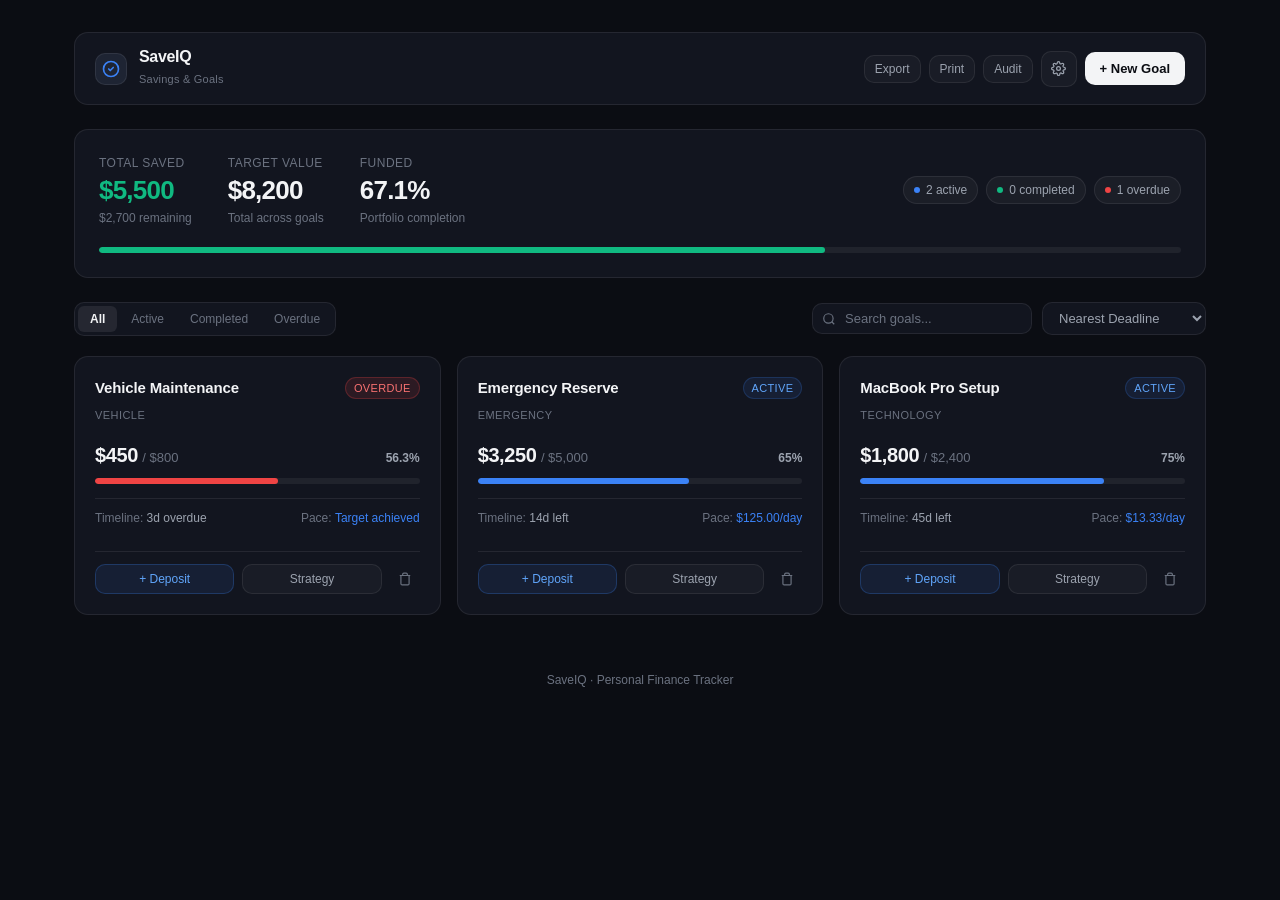
==== commit 9ce2e5f9: "Redesign: minimal, high-end fintech UI and streamlined UX" ====
--- a/SaveIQ/Index.html
+++ b/SaveIQ/Index.html
@@ -3,71 +3,55 @@
 <head>
   <meta charset="UTF-8">
   <meta name="viewport" content="width=device-width, initial-scale=1.0">
-  <title>SaveIQ – AI Savings Goal Tracker</title>
+  <title>SaveIQ – Minimalist Savings Tracker</title>
   <link rel="stylesheet" href="styles.css">
   <style>
     /* Inline Fallback & Apps Script compatibility */
     /* ==========================================================================
-   SaveIQ – AI Savings Goal Tracker
-   Modern Glassmorphism UI & High-Fidelity Design System
+   SaveIQ – Minimalist Financial Tracker Design System
+   Refined, intentional, distraction-free fintech UI
    ========================================================================== */
 
 :root {
-  /* Color Palette */
-  --bg-primary: #090d16;
-  --bg-secondary: #0f172a;
-  --bg-card: rgba(18, 24, 38, 0.7);
-  --bg-card-hover: rgba(26, 34, 52, 0.85);
-  --bg-glass: rgba(255, 255, 255, 0.03);
-  --border-glass: rgba(255, 255, 255, 0.08);
-  --border-focus: #38bdf8;
-
-  --accent-cyan: #38bdf8;
-  --accent-blue: #3b82f6;
-  --accent-indigo: #6366f1;
-  --accent-purple: #a855f7;
+  /* Surfaces & Canvas */
+  --bg-app: #0b0d13;
+  --bg-surface: #12151f;
+  --bg-surface-hover: #171b26;
+  --bg-surface-elevated: #1a1f2c;
+  --bg-subtle: rgba(255, 255, 255, 0.03);
+  --bg-input: #0f121a;
+
+  /* Borders */
+  --border-subtle: rgba(255, 255, 255, 0.08);
+  --border-muted: rgba(255, 255, 255, 0.14);
+  --border-focus: #3b82f6;
+
+  /* Text & Accents */
+  --text-primary: #f3f4f6;
+  --text-secondary: #9ca3af;
+  --text-muted: #6b7280;
+  --text-inverse: #0b0d13;
+
+  --accent-primary: #3b82f6;
+  --accent-primary-hover: #2563eb;
   --accent-emerald: #10b981;
+  --accent-emerald-subtle: rgba(16, 185, 129, 0.12);
   --accent-amber: #f59e0b;
-  --accent-rose: #f43f5e;
-
-  /* Typography */
-  --text-main: #f8fafc;
-  --text-muted: #94a3b8;
-  --text-dim: #64748b;
-  --font-family: -apple-system, BlinkMacSystemFont, "Segoe UI", Roboto, "Helvetica Neue", Arial, sans-serif;
-
-  /* Elevation & Shadows */
-  --shadow-sm: 0 4px 12px rgba(0, 0, 0, 0.25);
-  --shadow-md: 0 10px 30px rgba(0, 0, 0, 0.4);
-  --shadow-lg: 0 20px 50px rgba(0, 0, 0, 0.6);
-  --shadow-glow: 0 0 25px rgba(56, 189, 248, 0.25);
-
-  --radius-sm: 8px;
-  --radius-md: 14px;
-  --radius-lg: 20px;
+  --accent-amber-subtle: rgba(245, 158, 11, 0.12);
+  --accent-rose: #ef4444;
+  --accent-rose-subtle: rgba(239, 68, 68, 0.12);
+
+  /* Geometry & Motion */
+  --radius-sm: 6px;
+  --radius-md: 10px;
+  --radius-lg: 14px;
   --radius-full: 9999px;
 
-  --transition-fast: 0.2s cubic-bezier(0.4, 0, 0.2, 1);
-  --transition-normal: 0.3s cubic-bezier(0.4, 0, 0.2, 1);
-}
-
-/* Light Theme Variables */
-[data-theme="light"] {
-  --bg-primary: #f1f5f9;
-  --bg-secondary: #ffffff;
-  --bg-card: rgba(255, 255, 255, 0.85);
-  --bg-card-hover: rgba(255, 255, 255, 0.98);
-  --bg-glass: rgba(0, 0, 0, 0.02);
-  --border-glass: rgba(0, 0, 0, 0.08);
-  --border-focus: #0284c7;
-  --text-main: #0f172a;
-  --text-muted: #475569;
-  --text-dim: #94a3b8;
-  --shadow-md: 0 10px 30px rgba(0, 0, 0, 0.08);
-  --shadow-glow: 0 0 20px rgba(2, 132, 199, 0.15);
-}
-
-/* Reset & Global */
+  --font-sans: -apple-system, BlinkMacSystemFont, "Inter", "SF Pro Text", "Segoe UI", Roboto, sans-serif;
+  --transition: all 0.16s ease;
+}
+
+/* Reset */
 *, *::before, *::after {
   box-sizing: border-box;
   margin: 0;
@@ -75,606 +59,615 @@
 }
 
 body {
-  font-family: var(--font-family);
-  background-color: var(--bg-primary);
-  background-image: 
-    radial-gradient(circle at 15% 15%, rgba(56, 189, 248, 0.08) 0%, transparent 40%),
-    radial-gradient(circle at 85% 20%, rgba(99, 102, 241, 0.08) 0%, transparent 40%),
-    radial-gradient(circle at 50% 85%, rgba(16, 185, 129, 0.05) 0%, transparent 50%);
-  background-attachment: fixed;
-  color: var(--text-main);
+  font-family: var(--font-sans);
+  background-color: var(--bg-app);
+  color: var(--text-primary);
   min-height: 100vh;
   line-height: 1.5;
-  overflow-x: hidden;
   -webkit-font-smoothing: antialiased;
-}
-
-/* Container */
+  -moz-osx-font-smoothing: grayscale;
+}
+
+/* Layout Container */
 .container {
-  max-width: 1320px;
+  max-width: 1180px;
   margin: 0 auto;
-  padding: 24px 20px 80px 20px;
-}
-
-/* Header & Navigation */
+  padding: 32px 24px 80px;
+}
+
+/* Top Navigation Bar */
 .header-nav {
   display: flex;
   align-items: center;
   justify-content: space-between;
-  padding: 16px 24px;
-  background: var(--bg-card);
-  backdrop-filter: blur(16px);
-  -webkit-backdrop-filter: blur(16px);
-  border: 1px solid var(--border-glass);
+  padding: 14px 20px;
+  background: var(--bg-surface);
+  border: 1px solid var(--border-subtle);
   border-radius: var(--radius-lg);
-  margin-bottom: 28px;
-  box-shadow: var(--shadow-sm);
+  margin-bottom: 24px;
 }
 
 .brand {
   display: flex;
   align-items: center;
-  gap: 14px;
+  gap: 12px;
   text-decoration: none;
   color: inherit;
 }
 
 .brand-icon {
-  width: 44px;
-  height: 44px;
-  background: linear-gradient(135deg, #0284c7, #6366f1);
-  border-radius: 12px;
+  width: 32px;
+  height: 32px;
+  background: #1e2433;
+  border: 1px solid var(--border-subtle);
+  border-radius: var(--radius-md);
   display: flex;
   align-items: center;
   justify-content: center;
-  font-size: 22px;
-  box-shadow: 0 4px 15px rgba(2, 132, 199, 0.4);
+  color: var(--accent-primary);
 }
 
 .brand-text h1 {
-  font-size: 20px;
-  font-weight: 800;
-  letter-spacing: -0.5px;
-  background: linear-gradient(90deg, #38bdf8, #818cf8);
-  -webkit-background-clip: text;
-  -webkit-text-fill-color: transparent;
+  font-size: 16px;
+  font-weight: 600;
+  letter-spacing: -0.02em;
+  color: var(--text-primary);
+  line-height: 1.2;
 }
 
 .brand-text span {
   font-size: 11px;
-  font-weight: 600;
+  font-weight: 500;
   color: var(--text-muted);
-  text-transform: uppercase;
-  letter-spacing: 0.8px;
+  letter-spacing: 0.02em;
 }
 
 .nav-actions {
   display: flex;
   align-items: center;
-  gap: 12px;
-}
-
-/* Buttons */
+  gap: 8px;
+}
+
+/* Button System */
 .btn {
   display: inline-flex;
   align-items: center;
   justify-content: center;
-  gap: 8px;
-  padding: 10px 18px;
-  font-size: 14px;
+  gap: 6px;
+  padding: 8px 14px;
+  font-size: 13px;
+  font-weight: 500;
+  border-radius: var(--radius-md);
+  border: 1px solid transparent;
+  cursor: pointer;
+  transition: var(--transition);
+  text-decoration: none;
+  font-family: inherit;
+  white-space: nowrap;
+}
+
+.btn-primary {
+  background: var(--text-primary);
+  color: var(--text-inverse);
   font-weight: 600;
-  border-radius: var(--radius-md);
-  border: none;
-  cursor: pointer;
-  transition: all var(--transition-fast);
-  text-decoration: none;
-}
-
-.btn-primary {
-  background: linear-gradient(135deg, #0284c7, #6366f1);
-  color: #ffffff;
-  box-shadow: 0 4px 14px rgba(2, 132, 199, 0.35);
 }
 
 .btn-primary:hover {
-  transform: translateY(-2px);
-  box-shadow: 0 6px 20px rgba(2, 132, 199, 0.5);
+  background: #ffffff;
+  transform: translateY(-1px);
 }
 
 .btn-secondary {
-  background: var(--bg-glass);
-  color: var(--text-main);
-  border: 1px solid var(--border-glass);
+  background: var(--bg-subtle);
+  color: var(--text-secondary);
+  border: 1px solid var(--border-subtle);
 }
 
 .btn-secondary:hover {
-  background: rgba(255, 255, 255, 0.08);
-  border-color: rgba(255, 255, 255, 0.2);
+  background: rgba(255, 255, 255, 0.06);
+  color: var(--text-primary);
+  border-color: var(--border-muted);
 }
 
 .btn-icon {
-  width: 40px;
-  height: 40px;
+  width: 36px;
+  height: 36px;
   padding: 0;
   border-radius: var(--radius-md);
-  background: var(--bg-glass);
-  border: 1px solid var(--border-glass);
-  color: var(--text-main);
+  background: var(--bg-subtle);
+  border: 1px solid var(--border-subtle);
+  color: var(--text-secondary);
   display: flex;
   align-items: center;
   justify-content: center;
   cursor: pointer;
-  transition: all var(--transition-fast);
+  transition: var(--transition);
 }
 
 .btn-icon:hover {
-  background: rgba(255, 255, 255, 0.08);
-  border-color: rgba(255, 255, 255, 0.2);
+  color: var(--text-primary);
+  border-color: var(--border-muted);
+  background: rgba(255, 255, 255, 0.06);
 }
 
 .btn-sm {
-  padding: 6px 12px;
+  padding: 6px 10px;
   font-size: 12px;
-  border-radius: var(--radius-sm);
-}
-
-/* KPI Analytics Section */
-.kpi-grid {
-  display: grid;
-  grid-template-columns: repeat(auto-fit, minmax(190px, 1fr));
-  gap: 16px;
-  margin-bottom: 32px;
-}
-
-.kpi-card {
-  background: var(--bg-card);
-  backdrop-filter: blur(14px);
-  -webkit-backdrop-filter: blur(14px);
-  border: 1px solid var(--border-glass);
-  border-radius: var(--radius-md);
-  padding: 20px 18px;
-  position: relative;
-  overflow: hidden;
-  transition: transform var(--transition-fast), border-color var(--transition-fast), box-shadow var(--transition-fast);
-}
-
-.kpi-card:hover {
-  transform: translateY(-3px);
-  border-color: rgba(56, 189, 248, 0.3);
-  box-shadow: var(--shadow-sm);
-}
-
-.kpi-header {
-  display: flex;
-  align-items: center;
+}
+
+/* Executive Portfolio Overview */
+.overview-panel {
+  background: var(--bg-surface);
+  border: 1px solid var(--border-subtle);
+  border-radius: var(--radius-lg);
+  padding: 24px;
+  margin-bottom: 24px;
+}
+
+.overview-top {
+  display: flex;
   justify-content: space-between;
-  margin-bottom: 12px;
-}
-
-.kpi-title {
+  align-items: flex-start;
+  gap: 20px;
+  flex-wrap: wrap;
+  margin-bottom: 20px;
+}
+
+.overview-stat-group {
+  display: flex;
+  gap: 36px;
+  flex-wrap: wrap;
+}
+
+.overview-stat {
+  display: flex;
+  flex-direction: column;
+}
+
+.overview-stat .label {
   font-size: 12px;
+  font-weight: 500;
+  color: var(--text-muted);
+  text-transform: uppercase;
+  letter-spacing: 0.04em;
+  margin-bottom: 4px;
+}
+
+.overview-stat .value {
+  font-size: 26px;
   font-weight: 600;
-  text-transform: uppercase;
-  letter-spacing: 0.5px;
-  color: var(--text-muted);
-}
-
-.kpi-icon {
-  width: 34px;
-  height: 34px;
-  border-radius: 8px;
-  display: flex;
-  align-items: center;
-  justify-content: center;
-  font-size: 16px;
-}
-
-.kpi-val {
-  font-size: 26px;
-  font-weight: 800;
-  color: var(--text-main);
-  letter-spacing: -0.5px;
+  letter-spacing: -0.03em;
+  color: var(--text-primary);
+  font-variant-numeric: tabular-nums;
   line-height: 1.1;
-  margin-bottom: 4px;
-}
-
-.kpi-sub {
+}
+
+.overview-stat .value.accent {
+  color: var(--accent-emerald);
+}
+
+.overview-stat .sub {
   font-size: 12px;
   color: var(--text-muted);
+  margin-top: 4px;
+}
+
+.overview-status-pills {
   display: flex;
   align-items: center;
-  gap: 4px;
-}
-
-/* Accent Glows for KPI Cards */
-.kpi-card::before {
-  content: "";
-  position: absolute;
-  top: 0;
-  left: 0;
+  gap: 8px;
+  align-self: center;
+}
+
+.status-tag {
+  display: inline-flex;
+  align-items: center;
+  gap: 6px;
+  padding: 4px 10px;
+  font-size: 12px;
+  font-weight: 500;
+  border-radius: var(--radius-full);
+  background: rgba(255, 255, 255, 0.04);
+  color: var(--text-secondary);
+  border: 1px solid var(--border-subtle);
+}
+
+.status-dot {
+  width: 6px;
+  height: 6px;
+  border-radius: 50%;
+}
+
+.status-dot.active { background: var(--accent-primary); }
+.status-dot.completed { background: var(--accent-emerald); }
+.status-dot.overdue { background: var(--accent-rose); }
+
+/* Progress bar in Overview */
+.overview-progress-bar-wrap {
   width: 100%;
-  height: 3px;
-}
-
-.kpi-target::before { background: linear-gradient(90deg, #38bdf8, #818cf8); }
-.kpi-saved::before { background: linear-gradient(90deg, #10b981, #34d399); }
-.kpi-progress::before { background: linear-gradient(90deg, #a855f7, #ec4899); }
-.kpi-active::before { background: linear-gradient(90deg, #3b82f6, #06b6d4); }
-.kpi-completed::before { background: linear-gradient(90deg, #10b981, #84cc16); }
-.kpi-overdue::before { background: linear-gradient(90deg, #f43f5e, #f59e0b); }
-
-/* Dashboard Toolbar & Filter Section */
+}
+
+.overview-progress-info {
+  display: flex;
+  justify-content: space-between;
+  align-items: center;
+  margin-bottom: 8px;
+  font-size: 12px;
+  color: var(--text-muted);
+}
+
+.overview-progress-info strong {
+  color: var(--text-primary);
+  font-weight: 600;
+  font-variant-numeric: tabular-nums;
+}
+
+.overview-progress-track {
+  width: 100%;
+  height: 6px;
+  background: rgba(255, 255, 255, 0.06);
+  border-radius: var(--radius-full);
+  overflow: hidden;
+}
+
+.overview-progress-fill {
+  height: 100%;
+  background: var(--accent-emerald);
+  border-radius: var(--radius-full);
+  transition: width 0.5s cubic-bezier(0.4, 0, 0.2, 1);
+}
+
+/* Toolbar & Filters */
 .toolbar {
   display: flex;
-  flex-wrap: wrap;
   align-items: center;
   justify-content: space-between;
   gap: 16px;
-  margin-bottom: 24px;
-  background: var(--bg-card);
-  backdrop-filter: blur(12px);
-  border: 1px solid var(--border-glass);
-  padding: 14px 20px;
+  margin-bottom: 20px;
+  flex-wrap: wrap;
+}
+
+.filter-group {
+  display: flex;
+  align-items: center;
+  background: var(--bg-surface);
+  border: 1px solid var(--border-subtle);
   border-radius: var(--radius-md);
-}
-
-.filter-group {
-  display: flex;
-  align-items: center;
-  gap: 8px;
-  overflow-x: auto;
+  padding: 3px;
+  gap: 2px;
 }
 
 .filter-btn {
-  padding: 8px 16px;
-  font-size: 13px;
-  font-weight: 600;
-  border-radius: var(--radius-full);
-  border: 1px solid var(--border-glass);
-  background: var(--bg-glass);
+  padding: 6px 12px;
+  font-size: 12px;
+  font-weight: 500;
+  border-radius: var(--radius-sm);
+  border: none;
+  background: transparent;
   color: var(--text-muted);
   cursor: pointer;
-  transition: all var(--transition-fast);
-  white-space: nowrap;
+  transition: var(--transition);
+  font-family: inherit;
 }
 
 .filter-btn:hover {
-  color: var(--text-main);
-  background: rgba(255, 255, 255, 0.06);
+  color: var(--text-primary);
 }
 
 .filter-btn.active {
-  background: linear-gradient(135deg, #0284c7, #6366f1);
-  border-color: transparent;
-  color: #ffffff;
-  box-shadow: 0 2px 10px rgba(2, 132, 199, 0.35);
+  background: rgba(255, 255, 255, 0.08);
+  color: var(--text-primary);
+  font-weight: 600;
+}
+
+.toolbar-right {
+  display: flex;
+  align-items: center;
+  gap: 10px;
 }
 
 .search-box {
   position: relative;
-  min-width: 240px;
+  width: 220px;
 }
 
 .search-input {
   width: 100%;
-  padding: 8px 14px 8px 36px;
+  padding: 7px 12px 7px 32px;
   font-size: 13px;
-  color: var(--text-main);
-  background: rgba(0, 0, 0, 0.2);
-  border: 1px solid var(--border-glass);
+  font-family: inherit;
+  color: var(--text-primary);
+  background: var(--bg-surface);
+  border: 1px solid var(--border-subtle);
   border-radius: var(--radius-md);
   outline: none;
-  transition: border-color var(--transition-fast);
+  transition: var(--transition);
 }
 
 .search-input:focus {
   border-color: var(--border-focus);
 }
 
-.search-icon {
+.search-input::placeholder {
+  color: var(--text-muted);
+}
+
+.search-icon-svg {
   position: absolute;
-  left: 12px;
+  left: 10px;
   top: 50%;
   transform: translateY(-50%);
-  font-size: 14px;
-  color: var(--text-dim);
+  width: 14px;
+  height: 14px;
+  color: var(--text-muted);
+  pointer-events: none;
+}
+
+.sort-select {
+  padding: 7px 12px;
+  font-size: 13px;
+  font-family: inherit;
+  color: var(--text-secondary);
+  background: var(--bg-surface);
+  border: 1px solid var(--border-subtle);
+  border-radius: var(--radius-md);
+  outline: none;
+  cursor: pointer;
+}
+
+.sort-select:focus {
+  border-color: var(--border-focus);
 }
 
 /* Goals Grid */
 .goals-grid {
   display: grid;
-  grid-template-columns: repeat(auto-fill, minmax(360px, 1fr));
-  gap: 22px;
+  grid-template-columns: repeat(auto-fill, minmax(350px, 1fr));
+  gap: 16px;
 }
 
 /* Goal Card */
 .goal-card {
-  background: var(--bg-card);
-  backdrop-filter: blur(16px);
-  -webkit-backdrop-filter: blur(16px);
-  border: 1px solid var(--border-glass);
+  background: var(--bg-surface);
+  border: 1px solid var(--border-subtle);
   border-radius: var(--radius-lg);
-  padding: 24px;
-  position: relative;
+  padding: 20px;
   display: flex;
   flex-direction: column;
   justify-content: space-between;
-  transition: transform var(--transition-normal), box-shadow var(--transition-normal), border-color var(--transition-normal);
-  box-shadow: var(--shadow-sm);
+  transition: var(--transition);
 }
 
 .goal-card:hover {
-  transform: translateY(-4px);
-  box-shadow: var(--shadow-md);
-  border-color: rgba(56, 189, 248, 0.25);
+  background: var(--bg-surface-hover);
+  border-color: var(--border-muted);
 }
 
 .goal-top {
   display: flex;
+  justify-content: space-between;
   align-items: flex-start;
-  justify-content: space-between;
   gap: 12px;
-  margin-bottom: 16px;
-}
-
-.goal-meta {
-  display: flex;
-  align-items: center;
-  gap: 12px;
-}
-
-.goal-emoji {
-  width: 44px;
-  height: 44px;
-  border-radius: 12px;
-  background: rgba(56, 189, 248, 0.1);
-  border: 1px solid rgba(56, 189, 248, 0.2);
-  display: flex;
-  align-items: center;
-  justify-content: center;
-  font-size: 20px;
-  flex-shrink: 0;
+  margin-bottom: 14px;
 }
 
 .goal-title-wrap h3 {
-  font-size: 17px;
-  font-weight: 700;
-  color: var(--text-main);
-  margin-bottom: 2px;
-  line-height: 1.2;
+  font-size: 15px;
+  font-weight: 600;
+  color: var(--text-primary);
+  letter-spacing: -0.01em;
+  margin-bottom: 3px;
 }
 
 .goal-category-tag {
   display: inline-block;
   font-size: 11px;
-  font-weight: 600;
+  font-weight: 500;
   color: var(--text-muted);
   text-transform: uppercase;
-  letter-spacing: 0.5px;
-}
-
-/* Status Badges */
+  letter-spacing: 0.04em;
+}
+
+/* Clean status pill */
 .status-pill {
-  padding: 4px 10px;
   font-size: 11px;
-  font-weight: 700;
+  font-weight: 500;
+  padding: 2px 8px;
   border-radius: var(--radius-full);
-  text-transform: uppercase;
-  letter-spacing: 0.5px;
   display: inline-flex;
   align-items: center;
   gap: 5px;
+  text-transform: uppercase;
+  letter-spacing: 0.03em;
 }
 
 .status-pill.active {
-  background: rgba(59, 130, 246, 0.15);
+  background: rgba(59, 130, 246, 0.1);
   color: #60a5fa;
-  border: 1px solid rgba(59, 130, 246, 0.3);
+  border: 1px solid rgba(59, 130, 246, 0.2);
 }
 
 .status-pill.completed {
-  background: rgba(16, 185, 129, 0.15);
+  background: var(--accent-emerald-subtle);
   color: #34d399;
-  border: 1px solid rgba(16, 185, 129, 0.3);
+  border: 1px solid rgba(16, 185, 129, 0.25);
 }
 
 .status-pill.overdue {
-  background: rgba(244, 63, 94, 0.15);
-  color: #fb7185;
-  border: 1px solid rgba(244, 63, 94, 0.3);
-}
-
-/* Progress Section in Card */
-.progress-container {
-  margin: 16px 0;
-}
-
-.progress-info {
+  background: var(--accent-rose-subtle);
+  color: #f87171;
+  border: 1px solid rgba(239, 68, 68, 0.25);
+}
+
+/* Card Progress & Balances */
+.card-amounts {
   display: flex;
   justify-content: space-between;
-  align-items: flex-end;
+  align-items: baseline;
   margin-bottom: 8px;
 }
 
-.saved-label {
+.card-amount-saved {
   font-size: 20px;
-  font-weight: 800;
-  color: #38bdf8;
-}
-
-.target-label {
+  font-weight: 600;
+  color: var(--text-primary);
+  font-variant-numeric: tabular-nums;
+  letter-spacing: -0.02em;
+}
+
+.card-amount-target {
   font-size: 13px;
   color: var(--text-muted);
-}
-
-.percentage-badge {
-  font-size: 13px;
-  font-weight: 700;
-  color: var(--text-main);
-}
-
-.progress-track {
+  font-variant-numeric: tabular-nums;
+}
+
+.card-progress-percent {
+  font-size: 12px;
+  font-weight: 600;
+  color: var(--text-secondary);
+  font-variant-numeric: tabular-nums;
+}
+
+.card-progress-track {
   width: 100%;
-  height: 10px;
+  height: 6px;
   background: rgba(255, 255, 255, 0.06);
   border-radius: var(--radius-full);
   overflow: hidden;
-  position: relative;
-}
-
-.progress-fill {
+  margin-bottom: 14px;
+}
+
+.card-progress-fill {
   height: 100%;
+  background: var(--accent-primary);
   border-radius: var(--radius-full);
-  background: linear-gradient(90deg, #38bdf8, #818cf8);
-  transition: width 0.6s cubic-bezier(0.4, 0, 0.2, 1);
-}
-
-.progress-fill.completed {
-  background: linear-gradient(90deg, #10b981, #34d399);
-}
-
-.progress-fill.overdue {
-  background: linear-gradient(90deg, #f43f5e, #fb923c);
-}
-
-/* Goal Details Stats Row */
-.goal-metrics-row {
-  display: grid;
-  grid-template-columns: repeat(2, 1fr);
-  gap: 10px;
-  margin: 16px 0;
-  padding: 12px;
-  background: rgba(0, 0, 0, 0.2);
-  border-radius: var(--radius-md);
-  border: 1px solid var(--border-glass);
-}
-
-.metric-item {
-  font-size: 11px;
-}
-
-.metric-item .lbl {
-  color: var(--text-dim);
-  text-transform: uppercase;
-  font-weight: 600;
-  margin-bottom: 2px;
-}
-
-.metric-item .val {
-  font-size: 13px;
-  font-weight: 700;
-  color: var(--text-main);
-}
-
-/* Card Actions */
-.goal-actions {
+  transition: width 0.4s ease;
+}
+
+.card-progress-fill.completed {
+  background: var(--accent-emerald);
+}
+
+.card-progress-fill.overdue {
+  background: var(--accent-rose);
+}
+
+/* Card Details Meta Row */
+.card-meta-row {
+  display: flex;
+  justify-content: space-between;
+  align-items: center;
+  padding: 10px 0;
+  border-top: 1px solid var(--border-subtle);
+  font-size: 12px;
+  color: var(--text-muted);
+}
+
+.card-meta-item strong {
+  color: var(--text-secondary);
+  font-weight: 500;
+}
+
+.card-meta-item.pace strong {
+  color: var(--accent-primary);
+  font-variant-numeric: tabular-nums;
+}
+
+/* Card Action Buttons */
+.card-actions {
   display: flex;
   align-items: center;
   gap: 8px;
   margin-top: 14px;
-  padding-top: 14px;
-  border-top: 1px solid var(--border-glass);
-}
-
-.btn-deposit {
+  padding-top: 12px;
+  border-top: 1px solid var(--border-subtle);
+}
+
+.btn-card-action {
   flex: 1;
-  background: rgba(56, 189, 248, 0.12);
-  color: #38bdf8;
-  border: 1px solid rgba(56, 189, 248, 0.25);
-  padding: 8px 12px;
-  font-size: 13px;
-  font-weight: 600;
+  padding: 7px 10px;
+  font-size: 12px;
+  font-weight: 500;
+  font-family: inherit;
   border-radius: var(--radius-md);
+  border: 1px solid var(--border-subtle);
+  background: var(--bg-subtle);
+  color: var(--text-secondary);
   cursor: pointer;
-  transition: all var(--transition-fast);
-}
-
-.btn-deposit:hover {
-  background: rgba(56, 189, 248, 0.25);
+  transition: var(--transition);
+  display: inline-flex;
+  align-items: center;
+  justify-content: center;
+  gap: 5px;
+}
+
+.btn-card-action:hover {
+  background: rgba(255, 255, 255, 0.06);
+  color: var(--text-primary);
+  border-color: var(--border-muted);
+}
+
+.btn-card-action.primary {
+  background: rgba(59, 130, 246, 0.1);
+  color: #60a5fa;
+  border-color: rgba(59, 130, 246, 0.25);
+}
+
+.btn-card-action.primary:hover {
+  background: var(--accent-primary);
   color: #ffffff;
-}
-
-.btn-ai {
-  background: linear-gradient(135deg, rgba(168, 85, 247, 0.15), rgba(99, 102, 241, 0.15));
-  color: #c084fc;
-  border: 1px solid rgba(168, 85, 247, 0.3);
-  padding: 8px 12px;
-  font-size: 13px;
-  font-weight: 600;
+  border-color: var(--accent-primary);
+}
+
+.btn-card-delete {
+  padding: 7px;
   border-radius: var(--radius-md);
+  border: 1px solid transparent;
+  background: transparent;
+  color: var(--text-muted);
   cursor: pointer;
-  transition: all var(--transition-fast);
+  transition: var(--transition);
   display: flex;
   align-items: center;
-  gap: 6px;
-}
-
-.btn-ai:hover {
-  background: linear-gradient(135deg, #a855f7, #6366f1);
-  color: #ffffff;
-  box-shadow: 0 4px 15px rgba(168, 85, 247, 0.4);
-}
-
-.btn-delete {
-  padding: 8px;
-  background: transparent;
-  color: var(--text-dim);
-  border: 1px solid transparent;
-  border-radius: var(--radius-md);
-  cursor: pointer;
-  transition: all var(--transition-fast);
-}
-
-.btn-delete:hover {
-  color: #f43f5e;
-  background: rgba(244, 63, 94, 0.1);
-  border-color: rgba(244, 63, 94, 0.2);
+  justify-content: center;
+}
+
+.btn-card-delete:hover {
+  color: var(--accent-rose);
+  background: var(--accent-rose-subtle);
 }
 
 /* Empty State */
 .empty-state {
   grid-column: 1 / -1;
   text-align: center;
-  padding: 60px 20px;
-  background: var(--bg-card);
-  backdrop-filter: blur(14px);
-  border: 1px dashed var(--border-glass);
+  padding: 64px 24px;
+  background: var(--bg-surface);
+  border: 1px dashed var(--border-muted);
   border-radius: var(--radius-lg);
 }
 
-.empty-icon {
-  font-size: 54px;
-  margin-bottom: 16px;
-  display: inline-block;
-  animation: float 3s ease-in-out infinite;
-}
-
-@keyframes float {
-  0%, 100% { transform: translateY(0); }
-  50% { transform: translateY(-8px); }
-}
-
 .empty-state h3 {
-  font-size: 20px;
-  font-weight: 700;
-  color: var(--text-main);
-  margin-bottom: 8px;
+  font-size: 16px;
+  font-weight: 600;
+  color: var(--text-primary);
+  margin-bottom: 6px;
 }
 
 .empty-state p {
   color: var(--text-muted);
-  font-size: 14px;
-  max-width: 440px;
-  margin: 0 auto 24px auto;
+  font-size: 13px;
+  max-width: 380px;
+  margin: 0 auto 20px;
 }
 
 /* Modals */
 .modal-overlay {
   position: fixed;
   inset: 0;
-  background: rgba(0, 0, 0, 0.7);
-  backdrop-filter: blur(10px);
-  -webkit-backdrop-filter: blur(10px);
+  background: rgba(0, 0, 0, 0.65);
+  backdrop-filter: blur(4px);
+  -webkit-backdrop-filter: blur(4px);
   display: flex;
   align-items: center;
   justify-content: center;
@@ -682,7 +675,7 @@
   z-index: 1000;
   opacity: 0;
   pointer-events: none;
-  transition: opacity var(--transition-normal);
+  transition: opacity 0.18s ease;
 }
 
 .modal-overlay.active {
@@ -691,267 +684,253 @@
 }
 
 .modal-content {
-  background: var(--bg-secondary);
-  border: 1px solid var(--border-glass);
+  background: var(--bg-surface);
+  border: 1px solid var(--border-muted);
   border-radius: var(--radius-lg);
   width: 100%;
-  max-width: 540px;
+  max-width: 480px;
   max-height: 90vh;
   overflow-y: auto;
-  box-shadow: var(--shadow-lg);
-  transform: scale(0.95) translateY(10px);
-  transition: transform var(--transition-normal);
-  padding: 28px;
-  position: relative;
+  box-shadow: 0 16px 40px rgba(0, 0, 0, 0.5);
+  transform: scale(0.98);
+  transition: transform 0.18s ease;
+  padding: 24px;
 }
 
 .modal-overlay.active .modal-content {
-  transform: scale(1) translateY(0);
+  transform: scale(1);
 }
 
 .modal-header {
   display: flex;
   align-items: center;
   justify-content: space-between;
-  margin-bottom: 22px;
+  margin-bottom: 20px;
 }
 
 .modal-title {
-  font-size: 20px;
-  font-weight: 800;
-  color: var(--text-main);
+  font-size: 16px;
+  font-weight: 600;
+  color: var(--text-primary);
   display: flex;
   align-items: center;
-  gap: 10px;
+  gap: 8px;
 }
 
 .modal-close {
   background: transparent;
   border: none;
-  color: var(--text-dim);
-  font-size: 22px;
+  color: var(--text-muted);
+  font-size: 20px;
+  line-height: 1;
   cursor: pointer;
   padding: 4px;
-  border-radius: 6px;
-  transition: color var(--transition-fast);
+  border-radius: var(--radius-sm);
+  transition: var(--transition);
 }
 
 .modal-close:hover {
-  color: var(--text-main);
+  color: var(--text-primary);
 }
 
 /* Forms */
 .form-group {
-  margin-bottom: 18px;
+  margin-bottom: 16px;
 }
 
 .form-label {
   display: block;
+  font-size: 12px;
+  font-weight: 500;
+  color: var(--text-secondary);
+  margin-bottom: 6px;
+}
+
+.form-input, .form-select {
+  width: 100%;
+  padding: 9px 12px;
+  font-size: 13px;
+  font-family: inherit;
+  color: var(--text-primary);
+  background: var(--bg-input);
+  border: 1px solid var(--border-subtle);
+  border-radius: var(--radius-md);
+  outline: none;
+  transition: var(--transition);
+}
+
+.form-input:focus, .form-select:focus {
+  border-color: var(--border-focus);
+  box-shadow: 0 0 0 3px rgba(59, 130, 246, 0.15);
+}
+
+.form-row {
+  display: grid;
+  grid-template-columns: 1fr 1fr;
+  gap: 12px;
+}
+
+.form-hint {
+  font-size: 11px;
+  color: var(--text-muted);
+  margin-top: 4px;
+}
+
+/* Preset Contribution Chips */
+.preset-chips {
+  display: flex;
+  gap: 6px;
+  margin-top: 8px;
+  flex-wrap: wrap;
+}
+
+.preset-chip {
+  padding: 5px 11px;
+  font-size: 12px;
+  font-weight: 500;
+  background: var(--bg-subtle);
+  border: 1px solid var(--border-subtle);
+  border-radius: var(--radius-md);
+  color: var(--text-secondary);
+  cursor: pointer;
+  transition: var(--transition);
+  font-family: inherit;
+}
+
+.preset-chip:hover {
+  background: rgba(59, 130, 246, 0.12);
+  border-color: rgba(59, 130, 246, 0.3);
+  color: #60a5fa;
+}
+
+/* AI / Strategy Plan Modal */
+.strategy-modal-content {
+  max-width: 600px;
+}
+
+.strategy-output-box {
+  background: var(--bg-input);
+  border: 1px solid var(--border-subtle);
+  border-radius: var(--radius-md);
+  padding: 18px;
+  font-size: 13px;
+  line-height: 1.6;
+  color: #d1d5db;
+  max-height: 440px;
+  overflow-y: auto;
+}
+
+.strategy-output-box h3 {
   font-size: 13px;
   font-weight: 600;
+  text-transform: uppercase;
+  letter-spacing: 0.04em;
+  color: var(--accent-primary);
+  margin: 16px 0 6px;
+}
+
+.strategy-output-box h3:first-child {
+  margin-top: 0;
+}
+
+.strategy-output-box p {
+  margin-bottom: 10px;
+}
+
+.strategy-output-box ul, .strategy-output-box ol {
+  margin: 6px 0 14px 18px;
+}
+
+.strategy-output-box li {
+  margin-bottom: 5px;
+}
+
+.strategy-output-box strong {
+  color: var(--text-primary);
+}
+
+.source-badge {
+  font-size: 11px;
+  font-weight: 500;
+  padding: 3px 8px;
+  border-radius: var(--radius-full);
+  background: rgba(255, 255, 255, 0.05);
   color: var(--text-muted);
-  margin-bottom: 6px;
-}
-
-.form-input, .form-select, .form-textarea {
-  width: 100%;
-  padding: 10px 14px;
-  font-size: 14px;
-  font-family: inherit;
-  color: var(--text-main);
-  background: rgba(0, 0, 0, 0.25);
-  border: 1px solid var(--border-glass);
-  border-radius: var(--radius-md);
-  outline: none;
-  transition: border-color var(--transition-fast), box-shadow var(--transition-fast);
-}
-
-.form-input:focus, .form-select:focus, .form-textarea:focus {
-  border-color: var(--border-focus);
-  box-shadow: 0 0 0 3px rgba(56, 189, 248, 0.15);
-}
-
-.form-row {
-  display: grid;
-  grid-template-columns: repeat(2, 1fr);
-  gap: 14px;
-}
-
-.form-hint {
-  font-size: 11px;
-  color: var(--text-dim);
-  margin-top: 4px;
-}
-
-/* Quick Deposit Preset Chips */
-.preset-chips {
-  display: flex;
-  gap: 8px;
-  margin-top: 10px;
-  flex-wrap: wrap;
-}
-
-.preset-chip {
-  padding: 6px 14px;
-  font-size: 13px;
-  font-weight: 600;
-  background: var(--bg-glass);
-  border: 1px solid var(--border-glass);
-  border-radius: var(--radius-md);
-  color: var(--text-muted);
-  cursor: pointer;
-  transition: all var(--transition-fast);
-}
-
-.preset-chip:hover {
-  background: rgba(56, 189, 248, 0.15);
-  border-color: rgba(56, 189, 248, 0.4);
-  color: #38bdf8;
-}
-
-/* AI Insights View */
-.ai-modal-content {
-  max-width: 680px;
-}
-
-.ai-output-box {
-  background: rgba(0, 0, 0, 0.35);
-  border: 1px solid var(--border-glass);
-  border-radius: var(--radius-md);
-  padding: 20px;
-  font-size: 14px;
-  line-height: 1.6;
-  color: #e2e8f0;
-  max-height: 480px;
-  overflow-y: auto;
-}
-
-.ai-output-box h3 {
-  font-size: 16px;
-  color: #38bdf8;
-  margin: 18px 0 8px 0;
-}
-
-.ai-output-box h3:first-child {
-  margin-top: 0;
-}
-
-.ai-output-box p {
-  margin-bottom: 12px;
-}
-
-.ai-output-box ul, .ai-output-box ol {
-  margin: 8px 0 16px 20px;
-}
-
-.ai-output-box li {
-  margin-bottom: 6px;
-}
-
-.ai-output-box strong {
-  color: #ffffff;
-}
-
-.ai-badge-source {
-  font-size: 11px;
-  font-weight: 600;
-  padding: 4px 10px;
-  border-radius: var(--radius-full);
-  background: rgba(168, 85, 247, 0.15);
-  color: #c084fc;
-  border: 1px solid rgba(168, 85, 247, 0.3);
+  border: 1px solid var(--border-subtle);
   display: inline-block;
-  margin-bottom: 12px;
-}
-
-/* Loading Spinner */
+}
+
+/* Spinner */
 .spinner-wrap {
   text-align: center;
-  padding: 40px 20px;
+  padding: 32px 16px;
 }
 
 .spinner {
-  width: 44px;
-  height: 44px;
-  border: 4px solid rgba(56, 189, 248, 0.15);
-  border-top-color: #38bdf8;
+  width: 28px;
+  height: 28px;
+  border: 2px solid rgba(255, 255, 255, 0.1);
+  border-top-color: var(--accent-primary);
   border-radius: 50%;
-  animation: spin 0.8s linear infinite;
-  margin: 0 auto 16px auto;
+  animation: spin 0.7s linear infinite;
+  margin: 0 auto 12px;
 }
 
 @keyframes spin {
   to { transform: rotate(360deg); }
 }
 
-/* Toast Notifications */
+/* Toasts */
 .toast-container {
   position: fixed;
-  bottom: 24px;
-  right: 24px;
+  bottom: 20px;
+  right: 20px;
   display: flex;
   flex-direction: column;
-  gap: 10px;
+  gap: 8px;
   z-index: 2000;
 }
 
 .toast {
-  background: #1e293b;
-  border: 1px solid var(--border-glass);
-  border-left: 4px solid #38bdf8;
-  padding: 14px 18px;
+  background: var(--bg-surface-elevated);
+  border: 1px solid var(--border-muted);
+  padding: 10px 14px;
   border-radius: var(--radius-md);
-  box-shadow: var(--shadow-lg);
+  box-shadow: 0 8px 24px rgba(0, 0, 0, 0.4);
   font-size: 13px;
   font-weight: 500;
-  color: #ffffff;
+  color: var(--text-primary);
   display: flex;
   align-items: center;
-  gap: 10px;
-  min-width: 280px;
-  max-width: 400px;
-  animation: slideIn 0.3s cubic-bezier(0.4, 0, 0.2, 1);
-}
-
-.toast.success { border-left-color: #10b981; }
-.toast.error { border-left-color: #f43f5e; }
-.toast.warning { border-left-color: #f59e0b; }
-
-@keyframes slideIn {
-  from { transform: translateX(100%); opacity: 0; }
-  to { transform: translateX(0); opacity: 1; }
-}
-
-/* Print Optimization for PDF Reports */
-@media print {
-  body {
-    background: #ffffff !important;
-    color: #000000 !important;
-  }
-  .header-nav, .toolbar, .goal-actions, .btn, .modal-overlay {
-    display: none !important;
-  }
-  .kpi-card, .goal-card {
-    border: 1px solid #cccccc !important;
-    background: #ffffff !important;
-    box-shadow: none !important;
-    page-break-inside: avoid;
-  }
-  .saved-label, .kpi-val {
-    color: #000000 !important;
-  }
-}
-
-/* Mobile & Tablet Responsive */
+  gap: 8px;
+  min-width: 260px;
+  animation: slideUp 0.2s ease;
+}
+
+.toast.success { border-left: 3px solid var(--accent-emerald); }
+.toast.error { border-left: 3px solid var(--accent-rose); }
+.toast.warning { border-left: 3px solid var(--accent-amber); }
+
+@keyframes slideUp {
+  from { transform: translateY(12px); opacity: 0; }
+  to { transform: translateY(0); opacity: 1; }
+}
+
+/* Responsive */
 @media (max-width: 768px) {
+  .container {
+    padding: 16px 16px 60px;
+  }
   .header-nav {
     flex-direction: column;
-    align-items: flex-start;
-    gap: 16px;
+    align-items: stretch;
+    gap: 12px;
   }
   .nav-actions {
-    width: 100%;
     justify-content: space-between;
+  }
+  .overview-stat-group {
+    gap: 20px;
   }
   .toolbar {
     flex-direction: column;
@@ -960,6 +939,10 @@
   .search-box {
     width: 100%;
   }
+  .toolbar-right {
+    width: 100%;
+    justify-content: space-between;
+  }
   .goals-grid {
     grid-template-columns: 1fr;
   }
@@ -973,28 +956,27 @@
 <body>
 
   <div class="container">
-    <!-- Top Navigation & Brand Header -->
+    <!-- Navigation Header -->
     <header class="header-nav">
       <a href="#" class="brand">
-        <div class="brand-icon">💎</div>
+        <div class="brand-icon">
+          <svg width="18" height="18" viewBox="0 0 24 24" fill="none" stroke="currentColor" stroke-width="2.2" stroke-linecap="round" stroke-linejoin="round">
+            <circle cx="12" cy="12" r="10"></circle>
+            <path d="m9 12 2 2 4-4"></path>
+          </svg>
+        </div>
         <div class="brand-text">
           <h1>SaveIQ</h1>
-          <span>AI Savings Goal Tracker</span>
+          <span>Savings & Goals</span>
         </div>
       </a>
 
       <div class="nav-actions">
-        <button class="btn btn-secondary btn-sm" onclick="exportGoalsCSV()" title="Export CSV Report">
-          📥 CSV
-        </button>
-        <button class="btn btn-secondary btn-sm" onclick="printFinancialReport()" title="Print / PDF Report">
-          🖨️ Print / PDF
-        </button>
-        <button class="btn btn-secondary btn-sm" onclick="runManualAudit()" title="Trigger Automated Daily Audit">
-          ⏰ Audit
-        </button>
-        <button class="btn-icon" onclick="openSettingsModal()" title="Settings & Groq API Key">
-          ⚙️
+        <button class="btn btn-secondary btn-sm" onclick="exportGoalsCSV()" title="Export CSV Report">Export</button>
+        <button class="btn btn-secondary btn-sm" onclick="printFinancialReport()" title="Print Statement">Print</button>
+        <button class="btn btn-secondary btn-sm" onclick="runManualAudit()" title="Run Audit Check">Audit</button>
+        <button class="btn-icon" onclick="openSettingsModal()" title="Preferences & API Key">
+          <svg width="15" height="15" viewBox="0 0 24 24" fill="none" stroke="currentColor" stroke-width="2"><circle cx="12" cy="12" r="3"></circle><path d="M19.4 15a1.65 1.65 0 0 0 .33 1.82l.06.06a2 2 0 0 1 0 2.83 2 2 0 0 1-2.83 0l-.06-.06a1.65 1.65 0 0 0-1.82-.33 1.65 1.65 0 0 0-1 1.51V21a2 2 0 0 1-2 2 2 2 0 0 1-2-2v-.09A1.65 1.65 0 0 0 9 19.4a1.65 1.65 0 0 0-1.82.33l-.06.06a2 2 0 0 1-2.83 0 2 2 0 0 1 0-2.83l.06-.06a1.65 1.65 0 0 0 .33-1.82 1.65 1.65 0 0 0-1.51-1H3a2 2 0 0 1-2-2 2 2 0 0 1 2-2h.09A1.65 1.65 0 0 0 4.6 9a1.65 1.65 0 0 0-.33-1.82l-.06-.06a2 2 0 0 1 0-2.83 2 2 0 0 1 2.83 0l.06.06a1.65 1.65 0 0 0 1.82.33H9a1.65 1.65 0 0 0 1-1.51V3a2 2 0 0 1 2-2 2 2 0 0 1 2 2v.09a1.65 1.65 0 0 0 1 1.51 1.65 1.65 0 0 0 1.82-.33l.06-.06a2 2 0 0 1 2.83 0 2 2 0 0 1 0 2.83l-.06.06a1.65 1.65 0 0 0-.33 1.82V9a1.65 1.65 0 0 0 1.51 1H21a2 2 0 0 1 2 2 2 2 0 0 1-2 2h-.09a1.65 1.65 0 0 0-1.51 1z"></path></svg>
         </button>
         <button class="btn btn-primary" onclick="openCreateModal()">
           + New Goal
@@ -1002,89 +984,70 @@
       </div>
     </header>
 
-    <!-- KPI Analytics Metrics -->
-    <section class="kpi-grid">
-      <!-- Total Target -->
-      <div class="kpi-card kpi-target">
-        <div class="kpi-header">
-          <span class="kpi-title">Total Target</span>
-          <div class="kpi-icon" style="background: rgba(56, 189, 248, 0.15); color: #38bdf8;">🎯</div>
+    <!-- Executive Portfolio Overview -->
+    <section class="overview-panel">
+      <div class="overview-top">
+        <div class="overview-stat-group">
+          <div class="overview-stat">
+            <span class="label">Total Saved</span>
+            <span class="value accent" id="kpiTotalSaved">$0.00</span>
+            <span class="sub" id="kpiRemainingLabel">$0.00 remaining</span>
+          </div>
+          <div class="overview-stat">
+            <span class="label">Target Value</span>
+            <span class="value" id="kpiTotalTarget">$0.00</span>
+            <span class="sub">Total across goals</span>
+          </div>
+          <div class="overview-stat">
+            <span class="label">Funded</span>
+            <span class="value" id="kpiOverallProgress">0%</span>
+            <span class="sub">Portfolio completion</span>
+          </div>
         </div>
-        <div class="kpi-val" id="kpiTotalTarget">$0</div>
-        <div class="kpi-sub" id="kpiRemainingLabel">$0 left to fund</div>
+
+        <div class="overview-status-pills">
+          <span class="status-tag">
+            <span class="status-dot active"></span>
+            <span id="kpiActiveGoals">0 active</span>
+          </span>
+          <span class="status-tag">
+            <span class="status-dot completed"></span>
+            <span id="kpiCompletedGoals">0 completed</span>
+          </span>
+          <span class="status-tag">
+            <span class="status-dot overdue"></span>
+            <span id="kpiOverdueGoals">0 overdue</span>
+          </span>
+        </div>
       </div>
 
-      <!-- Total Saved -->
-      <div class="kpi-card kpi-saved">
-        <div class="kpi-header">
-          <span class="kpi-title">Total Saved</span>
-          <div class="kpi-icon" style="background: rgba(16, 185, 129, 0.15); color: #34d399;">💰</div>
+      <div class="overview-progress-bar-wrap">
+        <div class="overview-progress-track">
+          <div class="overview-progress-fill" id="kpiOverviewProgressFill" style="width: 0%;"></div>
         </div>
-        <div class="kpi-val" id="kpiTotalSaved" style="color: #34d399;">$0</div>
-        <div class="kpi-sub">Across all savings goals</div>
-      </div>
-
-      <!-- Overall Progress -->
-      <div class="kpi-card kpi-progress">
-        <div class="kpi-header">
-          <span class="kpi-title">Overall Progress</span>
-          <div class="kpi-icon" style="background: rgba(168, 85, 247, 0.15); color: #c084fc;">📊</div>
-        </div>
-        <div class="kpi-val" id="kpiOverallProgress" style="color: #c084fc;">0%</div>
-        <div class="kpi-sub">Aggregate portfolio completion</div>
-      </div>
-
-      <!-- Active Goals -->
-      <div class="kpi-card kpi-active">
-        <div class="kpi-header">
-          <span class="kpi-title">Active Goals</span>
-          <div class="kpi-icon" style="background: rgba(59, 130, 246, 0.15); color: #60a5fa;">⏳</div>
-        </div>
-        <div class="kpi-val" id="kpiActiveGoals" style="color: #60a5fa;">0</div>
-        <div class="kpi-sub">Currently accumulating</div>
-      </div>
-
-      <!-- Completed Goals -->
-      <div class="kpi-card kpi-completed">
-        <div class="kpi-header">
-          <span class="kpi-title">Completed</span>
-          <div class="kpi-icon" style="background: rgba(16, 185, 129, 0.15); color: #10b981;">🏆</div>
-        </div>
-        <div class="kpi-val" id="kpiCompletedGoals" style="color: #10b981;">0</div>
-        <div class="kpi-sub">Target achieved 100%</div>
-      </div>
-
-      <!-- Overdue Goals -->
-      <div class="kpi-card kpi-overdue">
-        <div class="kpi-header">
-          <span class="kpi-title">Overdue / At Risk</span>
-          <div class="kpi-icon" style="background: rgba(244, 63, 94, 0.15); color: #fb7185;">⚠️</div>
-        </div>
-        <div class="kpi-val" id="kpiOverdueGoals" style="color: #fb7185;">0</div>
-        <div class="kpi-sub">Past target deadline</div>
       </div>
     </section>
 
-    <!-- Dashboard Toolbar, Filters & Search -->
+    <!-- Toolbar, Filters & Search -->
     <section class="toolbar">
       <div class="filter-group">
-        <button class="filter-btn active" data-filter="all">All Goals</button>
+        <button class="filter-btn active" data-filter="all">All</button>
         <button class="filter-btn" data-filter="active">Active</button>
         <button class="filter-btn" data-filter="completed">Completed</button>
         <button class="filter-btn" data-filter="overdue">Overdue</button>
       </div>
 
-      <div style="display: flex; align-items: center; gap: 12px; flex-wrap: wrap;">
+      <div class="toolbar-right">
         <div class="search-box">
-          <span class="search-icon">🔍</span>
-          <input type="text" id="searchGoalInput" class="search-input" placeholder="Search goal or purpose...">
+          <svg class="search-icon-svg" viewBox="0 0 24 24" fill="none" stroke="currentColor" stroke-width="2"><circle cx="11" cy="11" r="8"></circle><path d="m21 21-4.3-4.3"></path></svg>
+          <input type="text" id="searchGoalInput" class="search-input" placeholder="Search goals...">
         </div>
 
-        <select id="sortGoalSelect" class="form-select" style="width: auto; padding: 8px 12px; font-size: 13px;">
-          <option value="deadline">Sort: Deadline (Nearest)</option>
-          <option value="progress">Sort: Progress (%)</option>
-          <option value="target">Sort: Target Amount (High-Low)</option>
-          <option value="saved">Sort: Saved Amount (High-Low)</option>
+        <select id="sortGoalSelect" class="sort-select">
+          <option value="deadline">Nearest Deadline</option>
+          <option value="progress">Highest Progress</option>
+          <option value="target">Target (High to Low)</option>
+          <option value="saved">Saved (High to Low)</option>
         </select>
       </div>
     </section>
@@ -1094,10 +1057,9 @@
       <!-- Dynamic Goal Cards Rendered Here via script.js -->
     </main>
 
-    <!-- Footer -->
-    <footer style="margin-top: 60px; text-align: center; font-size: 12px; color: var(--text-dim);">
-      SaveIQ – AI-Powered Personal Finance & Savings Discipline Management System<br>
-      Google Apps Script • Google Sheets Database • Groq AI (Llama-3.3-70B) • Gmail Services
+    <!-- Minimal Footer -->
+    <footer style="margin-top: 56px; text-align: center; font-size: 12px; color: var(--text-muted);">
+      SaveIQ · Personal Finance Tracker
     </footer>
   </div>
 
@@ -1109,62 +1071,61 @@
   <div class="modal-overlay" id="createGoalModal">
     <div class="modal-content">
       <div class="modal-header">
-        <h2 class="modal-title"><span>🎯</span> Create Savings Goal</h2>
+        <h2 class="modal-title">Create Savings Goal</h2>
         <button class="modal-close" onclick="closeCreateModal()">&times;</button>
       </div>
 
       <form id="createGoalForm">
         <div class="form-group">
-          <label class="form-label" for="goalName">Goal Name *</label>
-          <input type="text" id="goalName" class="form-input" placeholder="e.g. M3 MacBook Pro, Emergency Fund" required>
+          <label class="form-label" for="goalName">Goal Name</label>
+          <input type="text" id="goalName" class="form-input" placeholder="e.g. MacBook Pro, Emergency Reserve" required>
         </div>
 
         <div class="form-row">
           <div class="form-group">
-            <label class="form-label" for="goalTarget">Target Amount ($) *</label>
+            <label class="form-label" for="goalTarget">Target Amount ($)</label>
             <input type="number" id="goalTarget" class="form-input" min="1" step="0.01" placeholder="2500" required>
           </div>
           <div class="form-group">
-            <label class="form-label" for="goalInitial">Initial Savings ($)</label>
+            <label class="form-label" for="goalInitial">Initial Deposit ($)</label>
             <input type="number" id="goalInitial" class="form-input" min="0" step="0.01" placeholder="0">
           </div>
         </div>
 
         <div class="form-row">
           <div class="form-group">
-            <label class="form-label" for="goalDeadline">Target Deadline *</label>
+            <label class="form-label" for="goalDeadline">Target Deadline</label>
             <input type="date" id="goalDeadline" class="form-input" required>
           </div>
           <div class="form-group">
-            <label class="form-label" for="goalPurpose">Category / Purpose *</label>
+            <label class="form-label" for="goalPurpose">Category</label>
             <select id="goalPurpose" class="form-select" required>
-              <option value="Tech & Gadgets">💻 Tech & Gadgets</option>
-              <option value="Emergency Fund">🛡️ Emergency Fund</option>
-              <option value="Vacation & Travel">✈️ Vacation & Travel</option>
-              <option value="Vehicle & Transport">🚗 Vehicle & Transport</option>
-              <option value="Home & Real Estate">🏡 Home & Real Estate</option>
-              <option value="Education & Career">🎓 Education & Career</option>
-              <option value="Investment & Wealth">📈 Investment & Wealth</option>
-              <option value="Health & Wellness">❤️ Health & Wellness</option>
-              <option value="Shopping & Luxury">🛍️ Shopping & Luxury</option>
-              <option value="General Savings" selected>💰 General Savings</option>
+              <option value="General Savings" selected>General Savings</option>
+              <option value="Emergency Fund">Emergency Reserve</option>
+              <option value="Tech & Gadgets">Technology</option>
+              <option value="Vacation & Travel">Travel & Vacation</option>
+              <option value="Vehicle & Transport">Vehicle & Transport</option>
+              <option value="Home & Real Estate">Housing & Property</option>
+              <option value="Education & Career">Education & Career</option>
+              <option value="Investment & Wealth">Investments</option>
+              <option value="Health & Wellness">Health & Wellness</option>
+              <option value="Shopping & Luxury">Lifestyle</option>
             </select>
           </div>
         </div>
 
         <div class="form-group">
-          <label class="form-label" for="goalEmail">Alert & Notification Email</label>
-          <input type="email" id="goalEmail" class="form-input" placeholder="your-email@gmail.com">
-          <div class="form-hint">Used for automated deadline audits and Gmail reminders.</div>
+          <label class="form-label" for="goalEmail">Alert Email (Optional)</label>
+          <input type="email" id="goalEmail" class="form-input" placeholder="name@example.com">
+          <div class="form-hint">Used for scheduled deadline and pacing reminders.</div>
         </div>
 
-        <!-- Live Plan Velocity Preview -->
-        <div id="formPacingPreview" style="display: none; background: rgba(56, 189, 248, 0.08); border-left: 3px solid #38bdf8; padding: 12px; border-radius: 8px; font-size: 13px; color: #cbd5e1; margin-bottom: 18px;">
+        <div id="formPacingPreview" style="display: none; background: rgba(59, 130, 246, 0.08); border-left: 2px solid var(--accent-primary); padding: 10px 12px; border-radius: 6px; font-size: 12px; color: var(--text-secondary); margin-bottom: 16px;">
         </div>
 
-        <div style="display: flex; justify-content: flex-end; gap: 10px; margin-top: 24px;">
+        <div style="display: flex; justify-content: flex-end; gap: 8px; margin-top: 20px;">
           <button type="button" class="btn btn-secondary" onclick="closeCreateModal()">Cancel</button>
-          <button type="submit" class="btn btn-primary" id="btnSubmitGoal">Create Savings Goal</button>
+          <button type="submit" class="btn btn-primary" id="btnSubmitGoal">Create Goal</button>
         </div>
       </form>
     </div>
@@ -1174,70 +1135,70 @@
   <div class="modal-overlay" id="depositModal">
     <div class="modal-content">
       <div class="modal-header">
-        <h2 class="modal-title"><span>💵</span> Deposit Contribution</h2>
+        <h2 class="modal-title">Deposit Contribution</h2>
         <button class="modal-close" onclick="closeDepositModal()">&times;</button>
       </div>
 
       <form id="depositForm">
-        <p style="color: var(--text-muted); font-size: 14px; margin-bottom: 4px;">
-          Adding funds to: <strong id="depositGoalName" style="color: var(--text-main);">Goal Name</strong>
+        <p style="color: var(--text-muted); font-size: 13px; margin-bottom: 2px;">
+          Target: <strong id="depositGoalName" style="color: var(--text-primary);">Goal Name</strong>
         </p>
-        <p style="color: var(--text-dim); font-size: 13px; margin-bottom: 18px;">
-          Remaining balance: <strong id="depositGoalRemaining" style="color: #f87171;">$0</strong>
+        <p style="color: var(--text-muted); font-size: 13px; margin-bottom: 16px;">
+          Remaining to fund: <strong id="depositGoalRemaining" style="color: var(--text-primary);">$0</strong>
         </p>
 
         <div class="form-group">
-          <label class="form-label" for="depositAmountInput">Deposit Amount ($) *</label>
-          <input type="number" id="depositAmountInput" class="form-input" min="1" step="0.01" placeholder="Enter amount" required autofocus>
+          <label class="form-label" for="depositAmountInput">Amount ($)</label>
+          <input type="number" id="depositAmountInput" class="form-input" min="1" step="0.01" placeholder="Enter deposit amount" required autofocus>
           
           <div class="preset-chips">
-            <button type="button" class="preset-chip" onclick="setPresetDeposit(10)">+$10</button>
             <button type="button" class="preset-chip" onclick="setPresetDeposit(25)">+$25</button>
             <button type="button" class="preset-chip" onclick="setPresetDeposit(50)">+$50</button>
             <button type="button" class="preset-chip" onclick="setPresetDeposit(100)">+$100</button>
             <button type="button" class="preset-chip" onclick="setPresetDeposit(250)">+$250</button>
+            <button type="button" class="preset-chip" id="chipRemainingBalance">Full Balance</button>
           </div>
         </div>
 
-        <div style="display: flex; justify-content: flex-end; gap: 10px; margin-top: 24px;">
+        <div style="display: flex; justify-content: flex-end; gap: 8px; margin-top: 20px;">
           <button type="button" class="btn btn-secondary" onclick="closeDepositModal()">Cancel</button>
-          <button type="submit" class="btn btn-primary" id="btnConfirmDeposit">Deposit Contribution</button>
+          <button type="submit" class="btn btn-primary" id="btnConfirmDeposit">Confirm Deposit</button>
         </div>
       </form>
     </div>
   </div>
 
-  <!-- Modal 3: AI Financial Insights & Advice -->
+  <!-- Modal 3: Savings Strategy Plan -->
   <div class="modal-overlay" id="aiModal">
-    <div class="modal-content ai-modal-content">
+    <div class="modal-content strategy-modal-content">
       <div class="modal-header">
-        <h2 class="modal-title"><span>✨</span> AI Financial Advisor</h2>
+        <h2 class="modal-title">Savings Strategy & Plan</h2>
         <button class="modal-close" onclick="closeAIModal()">&times;</button>
       </div>
 
       <div style="display: flex; justify-content: space-between; align-items: center; margin-bottom: 12px;">
-        <span style="font-size: 14px; color: var(--text-muted);">
-          Goal: <strong id="aiGoalTitle" style="color: var(--text-main);"></strong>
+        <span style="font-size: 13px; color: var(--text-muted);">
+          Goal: <strong id="aiGoalTitle" style="color: var(--text-primary);"></strong>
         </span>
-        <span class="ai-badge-source" id="aiSourceBadge">Groq Cloud (Llama-3.3-70B)</span>
+        <span class="source-badge" id="aiSourceBadge">Strategy Engine</span>
       </div>
 
-      <div class="ai-output-box" id="aiContentBox">
-        <!-- Rendered AI Advice -->
+      <div class="strategy-output-box" id="aiContentBox">
+        <!-- Rendered Strategy -->
       </div>
 
-      <div style="display: flex; justify-content: flex-end; gap: 10px; margin-top: 20px;">
-        <button type="button" class="btn btn-secondary" onclick="copyAIAdvice()">📋 Copy Insights</button>
+      <div style="display: flex; justify-content: flex-end; gap: 8px; margin-top: 18px;">
+        <button type="button" class="btn btn-secondary" onclick="copyAIAdvice()">Copy Plan</button>
         <button type="button" class="btn btn-primary" onclick="closeAIModal()">Done</button>
       </div>
     </div>
   </div>
 
-  <!-- Modal 4: Settings & Groq API Key -->
+  <!-- Modal 4: Preferences & API Configuration -->
   <div class="modal-overlay" id="settingsModal">
     <div class="modal-content">
       <div class="modal-header">
-        <h2 class="modal-title"><span>⚙️</span> System Settings</h2>
+        <h2 class="modal-title">Preferences</h2>
         <button class="modal-close" onclick="closeSettingsModal()">&times;</button>
       </div>
 
@@ -1245,26 +1206,23 @@
         <label class="form-label" for="groqApiKeyInput">Groq Cloud API Key</label>
         <input type="password" id="groqApiKeyInput" class="form-input" placeholder="gsk_...">
         <div class="form-hint">
-          Powers the <strong>llama-3.3-70b-versatile</strong> AI financial reasoning model. Get a free API key at <a href="https://console.groq.com/keys" target="_blank" style="color: #38bdf8; text-decoration: underline;">console.groq.com</a>.
+          Connect your free key from <a href="https://console.groq.com/keys" target="_blank" style="color: var(--accent-primary); text-decoration: none;">console.groq.com</a> to enable Llama-3.3-70B planning.
         </div>
       </div>
 
-      <div style="background: rgba(0,0,0,0.25); border: 1px solid var(--border-glass); border-radius: var(--radius-md); padding: 14px; margin-bottom: 20px;">
-        <div style="font-size: 12px; color: var(--text-dim); text-transform: uppercase; font-weight: 600; margin-bottom: 4px;">Detected Backend Mode</div>
-        <div style="font-size: 14px; font-weight: 700; color: #38bdf8;" id="activeBackendModeLabel">DETECTING...</div>
-        <p style="font-size: 12px; color: var(--text-muted); margin-top: 4px;">
-          Seamlessly supports Google Apps Script (Web App), FastAPI (Python), and Local Browser Storage.
-        </p>
+      <div style="background: var(--bg-input); border: 1px solid var(--border-subtle); border-radius: var(--radius-md); padding: 12px; margin-bottom: 18px;">
+        <div style="font-size: 11px; color: var(--text-muted); text-transform: uppercase; font-weight: 500; margin-bottom: 2px;">Backend Runtime</div>
+        <div style="font-size: 13px; font-weight: 600; color: var(--accent-primary);" id="activeBackendModeLabel">DETECTING...</div>
       </div>
 
-      <div style="display: flex; justify-content: flex-end; gap: 10px;">
+      <div style="display: flex; justify-content: flex-end; gap: 8px;">
         <button type="button" class="btn btn-secondary" onclick="closeSettingsModal()">Close</button>
-        <button type="button" class="btn btn-primary" onclick="saveSettings()">Save Settings</button>
+        <button type="button" class="btn btn-primary" onclick="saveSettings()">Save</button>
       </div>
     </div>
   </div>
 
-  <!-- Toast Container -->
+  <!-- Toast Notification Container -->
   <div class="toast-container" id="toastContainer"></div>
 
   <!-- Scripts -->
@@ -1272,17 +1230,8 @@
   <script>
     /* Inline Fallback & Apps Script compatibility */
     /**
- * SaveIQ – AI Savings Goal Tracker
- * Frontend Interaction, Dynamic Analytics, AI Insights & Backend Bridge
- * 
- * Features:
- * - Dual Engine: Automatically bridges with Google Apps Script (google.script.run),
- *   FastAPI backend (/api/*), or Local Browser Storage with Direct Groq API client!
- * - Real-time Financial Analytics & KPI calculation
- * - Reactive Filtering, Search, & Sorting
- * - AI Recommendation streaming & markdown rendering
- * - Confetti celebration on goal achievement
- * - PDF and CSV report export
+ * SaveIQ – Minimalist Financial Tracker
+ * Frontend interactions, reactive analytics, financial planning & API bridges
  */
 
 // ==========================================
@@ -1307,21 +1256,21 @@
   currentGoalForDeposit: null,
   currentGoalForAI: null,
   groqApiKey: localStorage.getItem("saveiq_groq_key") || "",
-  backendMode: "auto" // 'auto', 'gas', 'fastapi', 'local'
+  backendMode: "auto"
 };
 
-// Purpose to Emoji Mapping for Visual Appeal
-const PURPOSE_ICONS = {
-  "Emergency Fund": "🛡️",
-  "Tech & Gadgets": "💻",
-  "Vacation & Travel": "✈️",
-  "Vehicle & Transport": "🚗",
-  "Home & Real Estate": "🏡",
-  "Education & Career": "🎓",
-  "Investment & Wealth": "📈",
-  "Shopping & Luxury": "🛍️",
-  "Health & Wellness": "❤️",
-  "General Savings": "💰"
+// Clean category labels
+const PURPOSE_LABELS = {
+  "Emergency Fund": "Emergency",
+  "Tech & Gadgets": "Technology",
+  "Vacation & Travel": "Travel",
+  "Vehicle & Transport": "Vehicle",
+  "Home & Real Estate": "Housing",
+  "Education & Career": "Education",
+  "Investment & Wealth": "Investments",
+  "Shopping & Luxury": "Lifestyle",
+  "Health & Wellness": "Health",
+  "General Savings": "General"
 };
 
 // ==========================================
@@ -1347,7 +1296,7 @@
         return "fastapi";
       }
     } catch (e) {
-      // Not running against FastAPI
+      // Standalone browser mode
     }
     AppState.backendMode = "local";
     return "local";
@@ -1366,7 +1315,6 @@
           .then(data => resolve(data.goals || []))
           .catch(err => reject(err));
       } else {
-        // LocalStorage fallback
         const local = localStorage.getItem("saveiq_goals");
         let list = local ? JSON.parse(local) : getDemoGoals();
         resolve(list.map(calculateClientMetrics));
@@ -1484,30 +1432,31 @@
       return await res.json();
     }
 
-    // Direct Groq Cloud API in Client-Side Mode
     const apiKey = AppState.groqApiKey;
     if (!apiKey) {
       return {
         success: true,
         isFallback: true,
-        source: "SaveIQ Smart Heuristic Engine (Tip: Enter Groq API Key in Settings for Llama-3.3-70B)",
+        source: "Financial Planning Engine",
         recommendation: generateClientHeuristic(goal)
       };
     }
 
     try {
-      const prompt = `SAVINGS GOAL PROFILE:
-- Goal Name: ${goal.goalName}
-- Purpose: ${goal.purpose}
-- Target Amount: $${goal.targetAmount}
-- Saved Amount: $${goal.savedAmount} (${goal.progressPercent}%)
-- Remaining Amount: $${goal.remainingAmount}
-- Deadline: ${goal.deadline} (${goal.daysLeft} days left)
+      const prompt = `SAVINGS GOAL ANALYSIS:
+- Goal: ${goal.goalName} (${goal.purpose})
+- Target: $${goal.targetAmount.toFixed(2)}
+- Current Balance: $${goal.savedAmount.toFixed(2)} (${goal.progressPercent}%)
+- Remaining: $${goal.remainingAmount.toFixed(2)}
+- Target Date: ${goal.deadline} (${goal.daysLeft} days)
 - Status: ${goal.status}
-- Required Daily: $${goal.dailyRequired}/day
-- Required Weekly: $${goal.weeklyRequired}/week
-
-Please act as a top-tier financial strategist and provide actionable, structured advice in clean markdown.`;
+- Pacing: $${goal.dailyRequired.toFixed(2)}/day ($${goal.weeklyRequired.toFixed(2)}/week)
+
+Provide a sharp, practical financial plan in clean markdown with:
+1. Trajectory & Pacing Review
+2. Milestone Schedule (Weekly contributions)
+3. 3 Expense-Reduction Tactics relevant to ${goal.purpose}
+4. Behavioral Automation Suggestion`;
 
       const response = await fetch("https://api.groq.com/openai/v1/chat/completions", {
         method: "POST",
@@ -1520,33 +1469,29 @@
           messages: [
             {
               role: "system",
-              content: "You are SaveIQ's Senior AI Financial Advisor. Format your response with clear headings, daily savings pacing, 3 high-impact expense trimming hacks tailored to the purpose, and behavioral motivation."
+              content: "You are an executive personal finance advisor. Deliver concise, high-value, practical financial recommendations without conversational filler."
             },
             { role: "user", content: prompt }
           ],
-          temperature: 0.7,
-          max_tokens: 1024
+          temperature: 0.6,
+          max_tokens: 900
         })
       });
 
-      if (!response.ok) {
-        throw new Error("Groq API returned HTTP " + response.status);
-      }
+      if (!response.ok) throw new Error("Groq API error " + response.status);
 
       const json = await response.json();
-      const content = json.choices[0].message.content;
       return {
         success: true,
         isFallback: false,
-        source: "Groq Cloud (Llama-3.3-70B)",
-        recommendation: content
+        source: "Groq Llama-3.3-70B",
+        recommendation: json.choices[0].message.content
       };
     } catch (err) {
-      console.warn("Direct Groq call failed, using heuristic:", err);
       return {
         success: true,
         isFallback: true,
-        source: "SaveIQ Heuristic Engine (Groq request issue)",
+        source: "Financial Planning Engine",
         recommendation: generateClientHeuristic(goal)
       };
     }
@@ -1565,14 +1510,13 @@
           .then(data => resolve(data))
           .catch(err => reject(err));
       } else {
-        // Local audit simulation
         const goals = AppState.goals;
         const alerted = goals.filter(g => (g.daysLeft <= 7 || g.status === "Overdue") && g.status !== "Completed");
         resolve({
           success: true,
           processed: goals.length,
           alertsSent: alerted.length,
-          logs: alerted.map(g => `Alert queued for ${g.email || 'user'}: "${g.goalName}" (${g.daysLeft}d left)`)
+          logs: alerted.map(g => `Audit verified: "${g.goalName}" (${g.daysLeft}d left)`)
         });
       }
     });
@@ -1580,7 +1524,7 @@
 };
 
 // ==========================================
-// CLIENT METRICS & HEURISTIC ENGINE
+// FINANCIAL CALCULATIONS & HEURISTICS
 // ==========================================
 function calculateClientMetrics(goal) {
   const target = Math.max(parseFloat(goal.targetAmount) || 0, 0);
@@ -1630,77 +1574,63 @@
 }
 
 function generateClientHeuristic(goal) {
-  return `### 📊 Financial Progress Assessment: ${goal.goalName}
-- **Current Completion:** ${goal.progressPercent}% ($${goal.savedAmount.toFixed(2)} of $${goal.targetAmount.toFixed(2)})
-- **Outstanding Balance:** $${goal.remainingAmount.toFixed(2)}
-- **Timeline Status:** ${goal.daysLeft >= 0 ? goal.daysLeft + " days remaining" : Math.abs(goal.daysLeft) + " days overdue"}
-
-### 💡 Pacing & Milestone Target
-- **Daily Target:** Save **$${goal.dailyRequired.toFixed(2)}** each day to stay on schedule.
-- **Weekly Target:** Deposit **$${goal.weeklyRequired.toFixed(2)}** per week.
-
-### ✂️ High-Impact Savings Tactics (${goal.purpose})
-1. **The 24-Hour Purchase Rule:** Delay impulse non-essential purchases for 24 hours. If you decide against it, transfer the money directly into this goal!
-2. **Weekly Discretionary Trim:** Identify one subscription or dining expense to redirect into your savings target ($15–$30/week saved).
-3. **Automated Payday Sweep:** Set an automatic bank recurring transfer on payday for $${goal.weeklyRequired.toFixed(2)}.
-
-### 🚀 Motivation
-*"Small daily disciplines repeated consistently lead to massive financial freedom."*`;
+  return `### Progress Summary
+- **Funded:** $${goal.savedAmount.toLocaleString(undefined, {minimumFractionDigits: 2})} of $${goal.targetAmount.toLocaleString(undefined, {minimumFractionDigits: 2})} (${goal.progressPercent}%)
+- **Outstanding:** $${goal.remainingAmount.toLocaleString(undefined, {minimumFractionDigits: 2})}
+- **Target Deadline:** ${goal.deadline} (${goal.daysLeft >= 0 ? goal.daysLeft + ' days remaining' : Math.abs(goal.daysLeft) + ' days overdue'})
+
+### Recommended Contribution Schedule
+- **Daily Pace:** **$${goal.dailyRequired.toFixed(2)} / day**
+- **Weekly Milestone:** **$${goal.weeklyRequired.toFixed(2)} / week**
+
+### Optimization Levers (${goal.purpose})
+1. **Automated Payday Allocation:** Transfer $${goal.weeklyRequired.toFixed(2)} automatically the day compensation arrives.
+2. **Discretionary Buffer Sweep:** Route any unspent weekly dining or entertainment buffer directly into this target.
+3. **The 48-Hour Delay:** Hold off on any unplanned impulse purchases exceeding $30 for 48 hours; transfer unspent funds if desire dissipates.`;
 }
 
 function getDemoGoals() {
-  const tomorrow = new Date();
-  tomorrow.setDate(tomorrow.getDate() + 45);
-
-  const nextWeek = new Date();
-  nextWeek.setDate(nextWeek.getDate() + 5);
-
-  const past = new Date();
-  past.setDate(past.getDate() - 3);
+  const futureDate1 = new Date();
+  futureDate1.setDate(futureDate1.getDate() + 45);
+
+  const futureDate2 = new Date();
+  futureDate2.setDate(futureDate2.getDate() + 14);
+
+  const pastDate = new Date();
+  pastDate.setDate(pastDate.getDate() - 3);
 
   const demo = [
     {
       id: "GID-DEMO001",
-      goalName: "M3 MacBook Pro Setup",
+      goalName: "MacBook Pro Setup",
       targetAmount: 2400,
       savedAmount: 1800,
-      deadline: tomorrow.toISOString().slice(0, 10),
+      deadline: futureDate1.toISOString().slice(0, 10),
       purpose: "Tech & Gadgets",
       createdAt: "2026-08-01",
-      email: "demo@saveiq.internal",
+      email: "alex@example.com",
       alertSent: "No"
     },
     {
       id: "GID-DEMO002",
-      goalName: "Emergency Reserve Fund",
+      goalName: "Emergency Reserve",
       targetAmount: 5000,
       savedAmount: 3250,
-      deadline: nextWeek.toISOString().slice(0, 10),
+      deadline: futureDate2.toISOString().slice(0, 10),
       purpose: "Emergency Fund",
       createdAt: "2026-07-15",
-      email: "demo@saveiq.internal",
+      email: "alex@example.com",
       alertSent: "No"
     },
     {
       id: "GID-DEMO003",
-      goalName: "Tokyo Cherry Blossom Trip",
-      targetAmount: 3500,
-      savedAmount: 3500,
-      deadline: tomorrow.toISOString().slice(0, 10),
-      purpose: "Vacation & Travel",
-      createdAt: "2026-06-10",
-      email: "demo@saveiq.internal",
-      alertSent: "Completed"
-    },
-    {
-      id: "GID-DEMO004",
-      goalName: "Car Maintenance & Tires",
+      goalName: "Vehicle Maintenance",
       targetAmount: 800,
       savedAmount: 450,
-      deadline: past.toISOString().slice(0, 10),
+      deadline: pastDate.toISOString().slice(0, 10),
       purpose: "Vehicle & Transport",
       createdAt: "2026-08-10",
-      email: "demo@saveiq.internal",
+      email: "alex@example.com",
       alertSent: "No"
     }
   ];
@@ -1709,14 +1639,14 @@
 }
 
 // ==========================================
-// UI RENDERING & COMPONENT LOGIC
+// UI RENDERING & DATA BINDING
 // ==========================================
 async function refreshDashboard() {
   const goalsContainer = document.getElementById("goalsGrid");
   goalsContainer.innerHTML = `
     <div class="spinner-wrap" style="grid-column: 1 / -1;">
       <div class="spinner"></div>
-      <p style="color: var(--text-muted); font-size: 13px;">Synchronizing financial data...</p>
+      <p style="color: var(--text-muted); font-size: 13px;">Loading portfolio...</p>
     </div>
   `;
 
@@ -1730,10 +1660,9 @@
     showToast("Failed to load goals: " + err.message, "error");
     goalsContainer.innerHTML = `
       <div class="empty-state">
-        <div class="empty-icon">⚠️</div>
         <h3>Unable to load savings goals</h3>
         <p>${err.message}</p>
-        <button class="btn btn-primary" onclick="refreshDashboard()">Retry Connection</button>
+        <button class="btn btn-secondary" onclick="refreshDashboard()">Retry</button>
       </div>
     `;
   }
@@ -1770,49 +1699,40 @@
 
 function renderKPIs() {
   const s = AppState.stats;
-  animateValue("kpiTotalTarget", s.totalTarget, "$");
-  animateValue("kpiTotalSaved", s.totalSaved, "$");
-  animateValue("kpiOverallProgress", s.overallProgress, "", "%");
-  animateValue("kpiActiveGoals", s.activeGoals);
-  animateValue("kpiCompletedGoals", s.completedGoals);
-  animateValue("kpiOverdueGoals", s.overdueGoals);
-
-  // Update remaining pill
-  const remEl = document.getElementById("kpiRemainingLabel");
-  if (remEl) {
-    remEl.textContent = `$${s.totalRemaining.toLocaleString(undefined, {minimumFractionDigits: 0, maximumFractionDigits: 0})} left to fund`;
-  }
-}
-
-function animateValue(elementId, value, prefix = "", suffix = "") {
-  const el = document.getElementById(elementId);
-  if (!el) return;
-  const isFloat = value % 1 !== 0;
-  el.textContent = `${prefix}${value.toLocaleString(undefined, {
-    minimumFractionDigits: isFloat ? 1 : 0,
-    maximumFractionDigits: 2
-  })}${suffix}`;
+  setText("kpiTotalTarget", `$${s.totalTarget.toLocaleString(undefined, {minimumFractionDigits: 0, maximumFractionDigits: 2})}`);
+  setText("kpiTotalSaved", `$${s.totalSaved.toLocaleString(undefined, {minimumFractionDigits: 0, maximumFractionDigits: 2})}`);
+  setText("kpiOverallProgress", `${s.overallProgress}%`);
+  setText("kpiActiveGoals", `${s.activeGoals} active`);
+  setText("kpiCompletedGoals", `${s.completedGoals} completed`);
+  setText("kpiOverdueGoals", `${s.overdueGoals} overdue`);
+  setText("kpiRemainingLabel", `$${s.totalRemaining.toLocaleString(undefined, {minimumFractionDigits: 0, maximumFractionDigits: 2})} remaining`);
+
+  const fillEl = document.getElementById("kpiOverviewProgressFill");
+  if (fillEl) {
+    fillEl.style.width = `${Math.min(s.overallProgress, 100)}%`;
+  }
+}
+
+function setText(id, text) {
+  const el = document.getElementById(id);
+  if (el) el.textContent = text;
 }
 
 function applyFilterAndRender() {
   let filtered = [...AppState.goals];
 
-  // Apply Category / Status Filter
   if (AppState.currentFilter !== "all") {
     filtered = filtered.filter(g => g.status.toLowerCase() === AppState.currentFilter.toLowerCase());
   }
 
-  // Apply Search
   if (AppState.searchQuery.trim() !== "") {
     const q = AppState.searchQuery.toLowerCase();
     filtered = filtered.filter(g =>
       g.goalName.toLowerCase().includes(q) ||
-      g.purpose.toLowerCase().includes(q) ||
-      (g.email && g.email.toLowerCase().includes(q))
+      g.purpose.toLowerCase().includes(q)
     );
   }
 
-  // Apply Sorting
   filtered.sort((a, b) => {
     if (AppState.sortBy === "deadline") {
       return new Date(a.deadline) - new Date(b.deadline);
@@ -1835,10 +1755,9 @@
   if (!goals || goals.length === 0) {
     container.innerHTML = `
       <div class="empty-state">
-        <div class="empty-icon">🎯</div>
-        <h3>No savings goals found</h3>
-        <p>${AppState.searchQuery ? "No goals match your search criteria." : "You haven't added any goals yet. Start building discipline today!"}</p>
-        <button class="btn btn-primary" onclick="openCreateModal()">+ Create New Goal</button>
+        <h3>No goals found</h3>
+        <p>${AppState.searchQuery ? "No goals match your search term." : "Start building financial discipline by creating your first savings goal."}</p>
+        <button class="btn btn-primary" onclick="openCreateModal()">Create Goal</button>
       </div>
     `;
     return;
@@ -1848,7 +1767,7 @@
 }
 
 function createGoalCardHtml(g) {
-  const icon = PURPOSE_ICONS[g.purpose] || "💰";
+  const categoryLabel = PURPOSE_LABELS[g.purpose] || g.purpose;
   const isCompleted = g.status === "Completed";
   const isOverdue = g.status === "Overdue";
 
@@ -1864,71 +1783,57 @@
 
   let deadlineLabel = "";
   if (isCompleted) {
-    deadlineLabel = "🎉 Goal Achieved!";
+    deadlineLabel = "Completed";
   } else if (isOverdue) {
-    deadlineLabel = `⚠️ ${Math.abs(g.daysLeft)} days overdue`;
+    deadlineLabel = `${Math.abs(g.daysLeft)}d overdue`;
   } else if (g.daysLeft === 0) {
-    deadlineLabel = "⏳ Due Today!";
+    deadlineLabel = "Due today";
   } else {
-    deadlineLabel = `⏳ ${g.daysLeft} days left`;
-  }
+    deadlineLabel = `${g.daysLeft}d left`;
+  }
+
+  const paceLabel = isCompleted
+    ? "Goal funded"
+    : (g.dailyRequired > 0 ? `$${g.dailyRequired.toFixed(2)}/day` : "Target achieved");
 
   return `
     <div class="goal-card" id="card-${g.id}">
       <div>
         <div class="goal-top">
-          <div class="goal-meta">
-            <div class="goal-emoji">${icon}</div>
-            <div class="goal-title-wrap">
-              <h3>${escapeHtml(g.goalName)}</h3>
-              <span class="goal-category-tag">${escapeHtml(g.purpose)}</span>
-            </div>
+          <div class="goal-title-wrap">
+            <h3>${escapeHtml(g.goalName)}</h3>
+            <span class="goal-category-tag">${escapeHtml(categoryLabel)}</span>
           </div>
           <span class="status-pill ${statusClass}">${statusText}</span>
         </div>
 
-        <div class="progress-container">
-          <div class="progress-info">
-            <div>
-              <span class="saved-label">$${g.savedAmount.toLocaleString(undefined, {minimumFractionDigits: 0, maximumFractionDigits: 2})}</span>
-              <span class="target-label">/ $${g.targetAmount.toLocaleString()}</span>
-            </div>
-            <span class="percentage-badge">${g.progressPercent}%</span>
+        <div class="card-amounts">
+          <div>
+            <span class="card-amount-saved">$${g.savedAmount.toLocaleString(undefined, {minimumFractionDigits: 0, maximumFractionDigits: 2})}</span>
+            <span class="card-amount-target">/ $${g.targetAmount.toLocaleString()}</span>
           </div>
-          <div class="progress-track">
-            <div class="progress-fill ${statusClass}" style="width: ${Math.min(g.progressPercent, 100)}%;"></div>
-          </div>
+          <span class="card-progress-percent">${g.progressPercent}%</span>
         </div>
 
-        <div class="goal-metrics-row">
-          <div class="metric-item">
-            <div class="lbl">Remaining</div>
-            <div class="val" style="color: ${isCompleted ? '#34d399' : '#f87171'}">$${g.remainingAmount.toLocaleString(undefined, {minimumFractionDigits: 0, maximumFractionDigits: 2})}</div>
-          </div>
-          <div class="metric-item">
-            <div class="lbl">Deadline</div>
-            <div class="val" style="color: ${isOverdue ? '#f43f5e' : 'inherit'}">${deadlineLabel}</div>
-          </div>
-          <div class="metric-item">
-            <div class="lbl">Daily Pace</div>
-            <div class="val" style="color: #38bdf8;">${g.dailyRequired > 0 ? '$' + g.dailyRequired.toFixed(2) + '/d' : (isCompleted ? 'Done' : 'N/A')}</div>
-          </div>
-          <div class="metric-item">
-            <div class="lbl">Weekly Pace</div>
-            <div class="val" style="color: #818cf8;">${g.weeklyRequired > 0 ? '$' + g.weeklyRequired.toFixed(2) + '/w' : (isCompleted ? 'Done' : 'N/A')}</div>
-          </div>
+        <div class="card-progress-track">
+          <div class="card-progress-fill ${statusClass}" style="width: ${Math.min(g.progressPercent, 100)}%;"></div>
+        </div>
+
+        <div class="card-meta-row">
+          <span class="card-meta-item">Timeline: <strong>${deadlineLabel}</strong></span>
+          <span class="card-meta-item pace">Pace: <strong>${paceLabel}</strong></span>
         </div>
       </div>
 
-      <div class="goal-actions">
-        <button class="btn-deposit" onclick="openDepositModal('${g.id}')">
-          + Add Deposit
+      <div class="card-actions">
+        <button class="btn-card-action primary" onclick="openDepositModal('${g.id}')">
+          + Deposit
         </button>
-        <button class="btn-ai" onclick="openAIInsightsModal('${g.id}')">
-          ✨ AI Insights
+        <button class="btn-card-action" onclick="openAIInsightsModal('${g.id}')">
+          Strategy
         </button>
-        <button class="btn-delete" title="Delete Goal" onclick="confirmDeleteGoal('${g.id}', '${escapeHtml(g.goalName)}')">
-          🗑️
+        <button class="btn-card-delete" title="Delete Goal" onclick="confirmDeleteGoal('${g.id}', '${escapeHtml(g.goalName)}')">
+          <svg width="14" height="14" viewBox="0 0 24 24" fill="none" stroke="currentColor" stroke-width="2"><path d="M3 6h18M19 6v14a2 2 0 0 1-2 2H7a2 2 0 0 1-2-2V6m3 0V4a2 2 0 0 1 2-2h4a2 2 0 0 1 2 2v2"></path></svg>
         </button>
       </div>
     </div>
@@ -1946,12 +1851,10 @@
 }
 
 // ==========================================
-// MODALS & USER ACTIONS
+// MODAL CONTROLLERS & ACTIONS
 // ==========================================
-
 function openCreateModal() {
   document.getElementById("createGoalForm").reset();
-  // Set default deadline to 60 days ahead
   const defaultDate = new Date();
   defaultDate.setDate(defaultDate.getDate() + 60);
   document.getElementById("goalDeadline").value = defaultDate.toISOString().slice(0, 10);
@@ -1986,10 +1889,7 @@
     const weekly = (remaining / (days / 7)).toFixed(2);
     if (previewBox) {
       previewBox.style.display = "block";
-      previewBox.innerHTML = `
-        💡 <strong>Plan Velocity:</strong> To reach $${target.toLocaleString()} in ${days} days, you will need to save 
-        <strong style="color: #38bdf8;">$${daily}/day</strong> or <strong style="color: #818cf8;">$${weekly}/week</strong>.
-      `;
+      previewBox.innerHTML = `Pacing target: <strong>$${daily}/day</strong> · <strong>$${weekly}/week</strong> over ${days} days`;
     }
   } else if (previewBox) {
     previewBox.style.display = "none";
@@ -2000,7 +1900,7 @@
   e.preventDefault();
   const submitBtn = document.getElementById("btnSubmitGoal");
   submitBtn.disabled = true;
-  submitBtn.innerHTML = `Saving...`;
+  submitBtn.innerHTML = `Creating...`;
 
   const goalData = {
     goalName: document.getElementById("goalName").value.trim(),
@@ -2014,7 +1914,7 @@
   try {
     const res = await BackendBridge.createGoal(goalData);
     if (res.success) {
-      showToast("Goal created successfully!", "success");
+      showToast("Goal created", "success");
       closeCreateModal();
       await refreshDashboard();
     } else {
@@ -2024,7 +1924,7 @@
     showToast("Error: " + err.message, "error");
   } finally {
     submitBtn.disabled = false;
-    submitBtn.innerHTML = `Create Savings Goal`;
+    submitBtn.innerHTML = `Create Goal`;
   }
 }
 
@@ -2037,6 +1937,14 @@
   document.getElementById("depositGoalName").textContent = goal.goalName;
   document.getElementById("depositGoalRemaining").textContent = "$" + goal.remainingAmount.toLocaleString(undefined, {minimumFractionDigits: 0, maximumFractionDigits: 2});
   document.getElementById("depositAmountInput").value = "";
+
+  // Dynamic Full Balance chip
+  const remainingChip = document.getElementById("chipRemainingBalance");
+  if (remainingChip) {
+    remainingChip.textContent = `Full ($${goal.remainingAmount.toFixed(0)})`;
+    remainingChip.onclick = () => setPresetDeposit(goal.remainingAmount);
+  }
+
   document.getElementById("depositModal").classList.add("active");
 }
 
@@ -2055,7 +1963,7 @@
 
   const amount = parseFloat(document.getElementById("depositAmountInput").value);
   if (!amount || amount <= 0) {
-    showToast("Please enter a valid deposit amount", "warning");
+    showToast("Enter a valid deposit amount", "warning");
     return;
   }
 
@@ -2066,13 +1974,7 @@
   try {
     const res = await BackendBridge.addDeposit(AppState.currentGoalForDeposit.id, amount);
     if (res.success) {
-      showToast(`Deposited $${amount.toFixed(2)} to ${AppState.currentGoalForDeposit.goalName}!`, "success");
-      
-      // If goal reached 100%, trigger confetti!
-      if (res.goal && res.goal.status === "Completed") {
-        triggerConfettiCelebration();
-      }
-
+      showToast(`Deposited $${amount.toFixed(2)} to ${AppState.currentGoalForDeposit.goalName}`, "success");
       closeDepositModal();
       await refreshDashboard();
     } else {
@@ -2082,13 +1984,13 @@
     showToast("Error: " + err.message, "error");
   } finally {
     btn.disabled = false;
-    btn.innerHTML = "Deposit Contribution";
+    btn.innerHTML = "Confirm Deposit";
   }
 }
 
 // Goal Deletion
 async function confirmDeleteGoal(id, name) {
-  if (confirm(`Are you sure you want to delete the goal "${name}"? This action cannot be undone.`)) {
+  if (confirm(`Delete the goal "${name}"?`)) {
     try {
       const res = await BackendBridge.deleteGoal(id);
       if (res.success) {
@@ -2103,19 +2005,18 @@
   }
 }
 
-// AI Insights Modal
+// AI Strategy Modal
 async function openAIInsightsModal(goalId) {
   const goal = AppState.goals.find(g => g.id === goalId);
   if (!goal) return;
   AppState.currentGoalForAI = goal;
 
   document.getElementById("aiGoalTitle").textContent = goal.goalName;
-  document.getElementById("aiSourceBadge").textContent = "Analyzing with Groq AI...";
+  document.getElementById("aiSourceBadge").textContent = "Analyzing...";
   document.getElementById("aiContentBox").innerHTML = `
     <div class="spinner-wrap">
       <div class="spinner"></div>
-      <p style="color: #38bdf8; font-weight: 600;">Consulting Llama-3.3-70B Financial Strategy Engine...</p>
-      <p style="font-size: 12px; color: var(--text-muted); margin-top: 4px;">Evaluating trajectory, expense-trimming hacks & velocity milestones</p>
+      <p style="color: var(--text-secondary); font-size: 13px;">Formulating savings plan...</p>
     </div>
   `;
 
@@ -2124,13 +2025,13 @@
   try {
     const res = await BackendBridge.requestAIInsights(goal);
     if (res.success) {
-      document.getElementById("aiSourceBadge").textContent = res.source || "Groq Cloud (Llama-3.3-70B)";
+      document.getElementById("aiSourceBadge").textContent = res.source || "Strategy Engine";
       document.getElementById("aiContentBox").innerHTML = parseMarkdownToHtml(res.recommendation);
     } else {
-      document.getElementById("aiContentBox").innerHTML = `<p style="color: #f87171;">Failed to generate AI insights: ${res.message}</p>`;
+      document.getElementById("aiContentBox").innerHTML = `<p style="color: var(--accent-rose);">Failed to generate insights: ${res.message}</p>`;
     }
   } catch (err) {
-    document.getElementById("aiContentBox").innerHTML = `<p style="color: #f87171;">Error: ${err.message}</p>`;
+    document.getElementById("aiContentBox").innerHTML = `<p style="color: var(--accent-rose);">Error: ${err.message}</p>`;
   }
 }
 
@@ -2143,11 +2044,10 @@
   const box = document.getElementById("aiContentBox");
   if (!box) return;
   navigator.clipboard.writeText(box.innerText).then(() => {
-    showToast("AI Advice copied to clipboard!", "success");
+    showToast("Plan copied to clipboard", "success");
   });
 }
 
-// Simple Markdown Parser for AI Output
 function parseMarkdownToHtml(md) {
   if (!md) return "";
   let html = md
@@ -2160,7 +2060,6 @@
     .replace(/^\- (.*$)/gim, "<li>$1</li>")
     .replace(/^\d+\. (.*$)/gim, "<li>$1</li>");
 
-  // Wrap list items
   html = html.replace(/(<li>.*?<\/li>)/gms, "<ul>$1</ul>");
   html = html.replace(/<\/ul>\s*<ul>/g, "");
   return html;
@@ -2184,23 +2083,20 @@
 
   if (AppState.backendMode === "gas") {
     google.script.run
-      .withSuccessHandler(res => {
-        showToast("Key saved in Google Apps Script properties!", "success");
-      })
+      .withSuccessHandler(() => showToast("Key saved in Script properties", "success"))
       .setGroqApiKey(key);
   }
 
-  showToast("Settings saved successfully!", "success");
+  showToast("Settings saved", "success");
   closeSettingsModal();
 }
 
-// Daily Audit Trigger Execution
 async function runManualAudit() {
-  showToast("Triggering automated financial audit...", "info");
+  showToast("Running audit check...", "info");
   try {
     const res = await BackendBridge.triggerAudit();
     if (res.success) {
-      showToast(`Audit complete: ${res.processed} goals scanned, ${res.alertsSent} alert(s) dispatched!`, "success");
+      showToast(`Audit complete (${res.processed} goals reviewed)`, "success");
       await refreshDashboard();
     } else {
       showToast("Audit failed: " + res.message, "error");
@@ -2210,7 +2106,6 @@
   }
 }
 
-// Export to CSV
 function exportGoalsCSV() {
   if (AppState.goals.length === 0) {
     showToast("No goals to export", "warning");
@@ -2241,109 +2136,35 @@
   link.click();
   document.body.removeChild(link);
 
-  showToast("CSV report downloaded successfully!", "success");
-}
-
-// Print / PDF Export
+  showToast("CSV downloaded", "success");
+}
+
 function printFinancialReport() {
   window.print();
 }
 
-// Toast Notifications
 function showToast(message, type = "info") {
   const container = document.getElementById("toastContainer");
   if (!container) return;
 
   const toast = document.createElement("div");
   toast.className = `toast ${type}`;
-  let icon = "ℹ️";
-  if (type === "success") icon = "✅";
-  else if (type === "error") icon = "❌";
-  else if (type === "warning") icon = "⚠️";
-
-  toast.innerHTML = `<span>${icon}</span><span>${escapeHtml(message)}</span>`;
+  toast.textContent = message;
   container.appendChild(toast);
 
   setTimeout(() => {
     toast.style.opacity = "0";
-    toast.style.transform = "translateX(100%)";
-    toast.style.transition = "all 0.3s ease";
-    setTimeout(() => toast.remove(), 300);
-  }, 4000);
-}
-
-// Confetti Micro-Interaction
-function triggerConfettiCelebration() {
-  const canvas = document.createElement("canvas");
-  canvas.style.position = "fixed";
-  canvas.style.top = "0";
-  canvas.style.left = "0";
-  canvas.style.width = "100%";
-  canvas.style.height = "100%";
-  canvas.style.pointerEvents = "none";
-  canvas.style.zIndex = "9999";
-  document.body.appendChild(canvas);
-
-  const ctx = canvas.getContext("2d");
-  canvas.width = window.innerWidth;
-  canvas.height = window.innerHeight;
-
-  const particles = [];
-  const colors = ["#38bdf8", "#818cf8", "#34d399", "#fbbf24", "#f43f5e", "#c084fc"];
-
-  for (let i = 0; i < 120; i++) {
-    particles.push({
-      x: canvas.width / 2,
-      y: canvas.height / 2,
-      vx: (Math.random() - 0.5) * 16,
-      vy: (Math.random() - 0.7) * 16,
-      size: Math.random() * 8 + 4,
-      color: colors[Math.floor(Math.random() * colors.length)],
-      rotation: Math.random() * 360,
-      vRot: (Math.random() - 0.5) * 10,
-      opacity: 1
-    });
-  }
-
-  let frame = 0;
-  function animate() {
-    ctx.clearRect(0, 0, canvas.width, canvas.height);
-    let alive = false;
-
-    particles.forEach(p => {
-      p.x += p.vx;
-      p.y += p.vy;
-      p.vy += 0.3; // gravity
-      p.rotation += p.vRot;
-      p.opacity -= 0.012;
-
-      if (p.opacity > 0) {
-        alive = true;
-        ctx.save();
-        ctx.translate(p.x, p.y);
-        ctx.rotate((p.rotation * Math.PI) / 180);
-        ctx.fillStyle = p.color;
-        ctx.globalAlpha = Math.max(p.opacity, 0);
-        ctx.fillRect(-p.size / 2, -p.size / 2, p.size, p.size);
-        ctx.restore();
-      }
-    });
-
-    frame++;
-    if (alive && frame < 150) {
-      requestAnimationFrame(animate);
-    } else {
-      canvas.remove();
-    }
-  }
-  requestAnimationFrame(animate);
+    toast.style.transform = "translateY(8px)";
+    toast.style.transition = "all 0.2s ease";
+    setTimeout(() => toast.remove(), 200);
+  }, 3200);
 }
 
 // ==========================================
 // INITIALIZATION & EVENT LISTENERS
 // ==========================================
 document.addEventListener("DOMContentLoaded", async () => {
-  // Setup listeners for filter buttons
+  // Filter tabs
   document.querySelectorAll(".filter-btn").forEach(btn => {
     btn.addEventListener("click", () => {
       document.querySelectorAll(".filter-btn").forEach(b => b.classList.remove("active"));
@@ -2353,7 +2174,7 @@
     });
   });
 
-  // Search input
+  // Search
   const searchInput = document.getElementById("searchGoalInput");
   if (searchInput) {
     searchInput.addEventListener("input", e => {
@@ -2362,7 +2183,7 @@
     });
   }
 
-  // Sort selector
+  // Sort
   const sortSelect = document.getElementById("sortGoalSelect");
   if (sortSelect) {
     sortSelect.addEventListener("change", e => {
@@ -2371,20 +2192,35 @@
     });
   }
 
-  // Live Pacing Preview in Create Form
+  // Form preview
   ["goalTarget", "goalInitial", "goalDeadline"].forEach(id => {
     const el = document.getElementById(id);
     if (el) el.addEventListener("input", calculateFormPreview);
   });
 
-  // Form Submissions
+  // Forms
   const createForm = document.getElementById("createGoalForm");
   if (createForm) createForm.addEventListener("submit", handleCreateGoalSubmit);
 
   const depositForm = document.getElementById("depositForm");
   if (depositForm) depositForm.addEventListener("submit", handleDepositSubmit);
 
-  // Detect mode & load data
+  // Keyboard shortcut: Escape to close open modal
+  document.addEventListener("keydown", e => {
+    if (e.key === "Escape") {
+      document.querySelectorAll(".modal-overlay.active").forEach(m => m.classList.remove("active"));
+    }
+  });
+
+  // Click backdrop outside modal content to close
+  document.querySelectorAll(".modal-overlay").forEach(overlay => {
+    overlay.addEventListener("click", e => {
+      if (e.target === overlay) {
+        overlay.classList.remove("active");
+      }
+    });
+  });
+
   await BackendBridge.detectMode();
   await refreshDashboard();
 });
--- a/SaveIQ/styles.css
+++ b/SaveIQ/styles.css
@@ -1,64 +1,48 @@
 /* ==========================================================================
-   SaveIQ – AI Savings Goal Tracker
-   Modern Glassmorphism UI & High-Fidelity Design System
+   SaveIQ – Minimalist Financial Tracker Design System
+   Refined, intentional, distraction-free fintech UI
    ========================================================================== */
 
 :root {
-  /* Color Palette */
-  --bg-primary: #090d16;
-  --bg-secondary: #0f172a;
-  --bg-card: rgba(18, 24, 38, 0.7);
-  --bg-card-hover: rgba(26, 34, 52, 0.85);
-  --bg-glass: rgba(255, 255, 255, 0.03);
-  --border-glass: rgba(255, 255, 255, 0.08);
-  --border-focus: #38bdf8;
-
-  --accent-cyan: #38bdf8;
-  --accent-blue: #3b82f6;
-  --accent-indigo: #6366f1;
-  --accent-purple: #a855f7;
+  /* Surfaces & Canvas */
+  --bg-app: #0b0d13;
+  --bg-surface: #12151f;
+  --bg-surface-hover: #171b26;
+  --bg-surface-elevated: #1a1f2c;
+  --bg-subtle: rgba(255, 255, 255, 0.03);
+  --bg-input: #0f121a;
+
+  /* Borders */
+  --border-subtle: rgba(255, 255, 255, 0.08);
+  --border-muted: rgba(255, 255, 255, 0.14);
+  --border-focus: #3b82f6;
+
+  /* Text & Accents */
+  --text-primary: #f3f4f6;
+  --text-secondary: #9ca3af;
+  --text-muted: #6b7280;
+  --text-inverse: #0b0d13;
+
+  --accent-primary: #3b82f6;
+  --accent-primary-hover: #2563eb;
   --accent-emerald: #10b981;
+  --accent-emerald-subtle: rgba(16, 185, 129, 0.12);
   --accent-amber: #f59e0b;
-  --accent-rose: #f43f5e;
-
-  /* Typography */
-  --text-main: #f8fafc;
-  --text-muted: #94a3b8;
-  --text-dim: #64748b;
-  --font-family: -apple-system, BlinkMacSystemFont, "Segoe UI", Roboto, "Helvetica Neue", Arial, sans-serif;
-
-  /* Elevation & Shadows */
-  --shadow-sm: 0 4px 12px rgba(0, 0, 0, 0.25);
-  --shadow-md: 0 10px 30px rgba(0, 0, 0, 0.4);
-  --shadow-lg: 0 20px 50px rgba(0, 0, 0, 0.6);
-  --shadow-glow: 0 0 25px rgba(56, 189, 248, 0.25);
-
-  --radius-sm: 8px;
-  --radius-md: 14px;
-  --radius-lg: 20px;
+  --accent-amber-subtle: rgba(245, 158, 11, 0.12);
+  --accent-rose: #ef4444;
+  --accent-rose-subtle: rgba(239, 68, 68, 0.12);
+
+  /* Geometry & Motion */
+  --radius-sm: 6px;
+  --radius-md: 10px;
+  --radius-lg: 14px;
   --radius-full: 9999px;
 
-  --transition-fast: 0.2s cubic-bezier(0.4, 0, 0.2, 1);
-  --transition-normal: 0.3s cubic-bezier(0.4, 0, 0.2, 1);
-}
-
-/* Light Theme Variables */
-[data-theme="light"] {
-  --bg-primary: #f1f5f9;
-  --bg-secondary: #ffffff;
-  --bg-card: rgba(255, 255, 255, 0.85);
-  --bg-card-hover: rgba(255, 255, 255, 0.98);
-  --bg-glass: rgba(0, 0, 0, 0.02);
-  --border-glass: rgba(0, 0, 0, 0.08);
-  --border-focus: #0284c7;
-  --text-main: #0f172a;
-  --text-muted: #475569;
-  --text-dim: #94a3b8;
-  --shadow-md: 0 10px 30px rgba(0, 0, 0, 0.08);
-  --shadow-glow: 0 0 20px rgba(2, 132, 199, 0.15);
-}
-
-/* Reset & Global */
+  --font-sans: -apple-system, BlinkMacSystemFont, "Inter", "SF Pro Text", "Segoe UI", Roboto, sans-serif;
+  --transition: all 0.16s ease;
+}
+
+/* Reset */
 *, *::before, *::after {
   box-sizing: border-box;
   margin: 0;
@@ -66,606 +50,615 @@
 }
 
 body {
-  font-family: var(--font-family);
-  background-color: var(--bg-primary);
-  background-image: 
-    radial-gradient(circle at 15% 15%, rgba(56, 189, 248, 0.08) 0%, transparent 40%),
-    radial-gradient(circle at 85% 20%, rgba(99, 102, 241, 0.08) 0%, transparent 40%),
-    radial-gradient(circle at 50% 85%, rgba(16, 185, 129, 0.05) 0%, transparent 50%);
-  background-attachment: fixed;
-  color: var(--text-main);
+  font-family: var(--font-sans);
+  background-color: var(--bg-app);
+  color: var(--text-primary);
   min-height: 100vh;
   line-height: 1.5;
-  overflow-x: hidden;
   -webkit-font-smoothing: antialiased;
-}
-
-/* Container */
+  -moz-osx-font-smoothing: grayscale;
+}
+
+/* Layout Container */
 .container {
-  max-width: 1320px;
+  max-width: 1180px;
   margin: 0 auto;
-  padding: 24px 20px 80px 20px;
-}
-
-/* Header & Navigation */
+  padding: 32px 24px 80px;
+}
+
+/* Top Navigation Bar */
 .header-nav {
   display: flex;
   align-items: center;
   justify-content: space-between;
-  padding: 16px 24px;
-  background: var(--bg-card);
-  backdrop-filter: blur(16px);
-  -webkit-backdrop-filter: blur(16px);
-  border: 1px solid var(--border-glass);
+  padding: 14px 20px;
+  background: var(--bg-surface);
+  border: 1px solid var(--border-subtle);
   border-radius: var(--radius-lg);
-  margin-bottom: 28px;
-  box-shadow: var(--shadow-sm);
+  margin-bottom: 24px;
 }
 
 .brand {
   display: flex;
   align-items: center;
-  gap: 14px;
+  gap: 12px;
   text-decoration: none;
   color: inherit;
 }
 
 .brand-icon {
-  width: 44px;
-  height: 44px;
-  background: linear-gradient(135deg, #0284c7, #6366f1);
-  border-radius: 12px;
+  width: 32px;
+  height: 32px;
+  background: #1e2433;
+  border: 1px solid var(--border-subtle);
+  border-radius: var(--radius-md);
   display: flex;
   align-items: center;
   justify-content: center;
-  font-size: 22px;
-  box-shadow: 0 4px 15px rgba(2, 132, 199, 0.4);
+  color: var(--accent-primary);
 }
 
 .brand-text h1 {
-  font-size: 20px;
-  font-weight: 800;
-  letter-spacing: -0.5px;
-  background: linear-gradient(90deg, #38bdf8, #818cf8);
-  -webkit-background-clip: text;
-  -webkit-text-fill-color: transparent;
+  font-size: 16px;
+  font-weight: 600;
+  letter-spacing: -0.02em;
+  color: var(--text-primary);
+  line-height: 1.2;
 }
 
 .brand-text span {
   font-size: 11px;
-  font-weight: 600;
-  color: var(--text-muted);
-  text-transform: uppercase;
-  letter-spacing: 0.8px;
+  font-weight: 500;
+  color: var(--text-muted);
+  letter-spacing: 0.02em;
 }
 
 .nav-actions {
   display: flex;
   align-items: center;
-  gap: 12px;
-}
-
-/* Buttons */
+  gap: 8px;
+}
+
+/* Button System */
 .btn {
   display: inline-flex;
   align-items: center;
   justify-content: center;
-  gap: 8px;
-  padding: 10px 18px;
-  font-size: 14px;
-  font-weight: 600;
-  border-radius: var(--radius-md);
-  border: none;
+  gap: 6px;
+  padding: 8px 14px;
+  font-size: 13px;
+  font-weight: 500;
+  border-radius: var(--radius-md);
+  border: 1px solid transparent;
   cursor: pointer;
-  transition: all var(--transition-fast);
+  transition: var(--transition);
   text-decoration: none;
+  font-family: inherit;
+  white-space: nowrap;
 }
 
 .btn-primary {
-  background: linear-gradient(135deg, #0284c7, #6366f1);
-  color: #ffffff;
-  box-shadow: 0 4px 14px rgba(2, 132, 199, 0.35);
+  background: var(--text-primary);
+  color: var(--text-inverse);
+  font-weight: 600;
 }
 
 .btn-primary:hover {
-  transform: translateY(-2px);
-  box-shadow: 0 6px 20px rgba(2, 132, 199, 0.5);
+  background: #ffffff;
+  transform: translateY(-1px);
 }
 
 .btn-secondary {
-  background: var(--bg-glass);
-  color: var(--text-main);
-  border: 1px solid var(--border-glass);
+  background: var(--bg-subtle);
+  color: var(--text-secondary);
+  border: 1px solid var(--border-subtle);
 }
 
 .btn-secondary:hover {
-  background: rgba(255, 255, 255, 0.08);
-  border-color: rgba(255, 255, 255, 0.2);
+  background: rgba(255, 255, 255, 0.06);
+  color: var(--text-primary);
+  border-color: var(--border-muted);
 }
 
 .btn-icon {
-  width: 40px;
-  height: 40px;
+  width: 36px;
+  height: 36px;
   padding: 0;
   border-radius: var(--radius-md);
-  background: var(--bg-glass);
-  border: 1px solid var(--border-glass);
-  color: var(--text-main);
+  background: var(--bg-subtle);
+  border: 1px solid var(--border-subtle);
+  color: var(--text-secondary);
   display: flex;
   align-items: center;
   justify-content: center;
   cursor: pointer;
-  transition: all var(--transition-fast);
+  transition: var(--transition);
 }
 
 .btn-icon:hover {
-  background: rgba(255, 255, 255, 0.08);
-  border-color: rgba(255, 255, 255, 0.2);
+  color: var(--text-primary);
+  border-color: var(--border-muted);
+  background: rgba(255, 255, 255, 0.06);
 }
 
 .btn-sm {
-  padding: 6px 12px;
-  font-size: 12px;
-  border-radius: var(--radius-sm);
-}
-
-/* KPI Analytics Section */
-.kpi-grid {
-  display: grid;
-  grid-template-columns: repeat(auto-fit, minmax(190px, 1fr));
-  gap: 16px;
-  margin-bottom: 32px;
-}
-
-.kpi-card {
-  background: var(--bg-card);
-  backdrop-filter: blur(14px);
-  -webkit-backdrop-filter: blur(14px);
-  border: 1px solid var(--border-glass);
-  border-radius: var(--radius-md);
-  padding: 20px 18px;
-  position: relative;
+  padding: 6px 10px;
+  font-size: 12px;
+}
+
+/* Executive Portfolio Overview */
+.overview-panel {
+  background: var(--bg-surface);
+  border: 1px solid var(--border-subtle);
+  border-radius: var(--radius-lg);
+  padding: 24px;
+  margin-bottom: 24px;
+}
+
+.overview-top {
+  display: flex;
+  justify-content: space-between;
+  align-items: flex-start;
+  gap: 20px;
+  flex-wrap: wrap;
+  margin-bottom: 20px;
+}
+
+.overview-stat-group {
+  display: flex;
+  gap: 36px;
+  flex-wrap: wrap;
+}
+
+.overview-stat {
+  display: flex;
+  flex-direction: column;
+}
+
+.overview-stat .label {
+  font-size: 12px;
+  font-weight: 500;
+  color: var(--text-muted);
+  text-transform: uppercase;
+  letter-spacing: 0.04em;
+  margin-bottom: 4px;
+}
+
+.overview-stat .value {
+  font-size: 26px;
+  font-weight: 600;
+  letter-spacing: -0.03em;
+  color: var(--text-primary);
+  font-variant-numeric: tabular-nums;
+  line-height: 1.1;
+}
+
+.overview-stat .value.accent {
+  color: var(--accent-emerald);
+}
+
+.overview-stat .sub {
+  font-size: 12px;
+  color: var(--text-muted);
+  margin-top: 4px;
+}
+
+.overview-status-pills {
+  display: flex;
+  align-items: center;
+  gap: 8px;
+  align-self: center;
+}
+
+.status-tag {
+  display: inline-flex;
+  align-items: center;
+  gap: 6px;
+  padding: 4px 10px;
+  font-size: 12px;
+  font-weight: 500;
+  border-radius: var(--radius-full);
+  background: rgba(255, 255, 255, 0.04);
+  color: var(--text-secondary);
+  border: 1px solid var(--border-subtle);
+}
+
+.status-dot {
+  width: 6px;
+  height: 6px;
+  border-radius: 50%;
+}
+
+.status-dot.active { background: var(--accent-primary); }
+.status-dot.completed { background: var(--accent-emerald); }
+.status-dot.overdue { background: var(--accent-rose); }
+
+/* Progress bar in Overview */
+.overview-progress-bar-wrap {
+  width: 100%;
+}
+
+.overview-progress-info {
+  display: flex;
+  justify-content: space-between;
+  align-items: center;
+  margin-bottom: 8px;
+  font-size: 12px;
+  color: var(--text-muted);
+}
+
+.overview-progress-info strong {
+  color: var(--text-primary);
+  font-weight: 600;
+  font-variant-numeric: tabular-nums;
+}
+
+.overview-progress-track {
+  width: 100%;
+  height: 6px;
+  background: rgba(255, 255, 255, 0.06);
+  border-radius: var(--radius-full);
   overflow: hidden;
-  transition: transform var(--transition-fast), border-color var(--transition-fast), box-shadow var(--transition-fast);
-}
-
-.kpi-card:hover {
-  transform: translateY(-3px);
-  border-color: rgba(56, 189, 248, 0.3);
-  box-shadow: var(--shadow-sm);
-}
-
-.kpi-header {
-  display: flex;
-  align-items: center;
-  justify-content: space-between;
-  margin-bottom: 12px;
-}
-
-.kpi-title {
-  font-size: 12px;
-  font-weight: 600;
-  text-transform: uppercase;
-  letter-spacing: 0.5px;
-  color: var(--text-muted);
-}
-
-.kpi-icon {
-  width: 34px;
-  height: 34px;
-  border-radius: 8px;
-  display: flex;
-  align-items: center;
-  justify-content: center;
-  font-size: 16px;
-}
-
-.kpi-val {
-  font-size: 26px;
-  font-weight: 800;
-  color: var(--text-main);
-  letter-spacing: -0.5px;
-  line-height: 1.1;
-  margin-bottom: 4px;
-}
-
-.kpi-sub {
-  font-size: 12px;
-  color: var(--text-muted);
-  display: flex;
-  align-items: center;
-  gap: 4px;
-}
-
-/* Accent Glows for KPI Cards */
-.kpi-card::before {
-  content: "";
-  position: absolute;
-  top: 0;
-  left: 0;
-  width: 100%;
-  height: 3px;
-}
-
-.kpi-target::before { background: linear-gradient(90deg, #38bdf8, #818cf8); }
-.kpi-saved::before { background: linear-gradient(90deg, #10b981, #34d399); }
-.kpi-progress::before { background: linear-gradient(90deg, #a855f7, #ec4899); }
-.kpi-active::before { background: linear-gradient(90deg, #3b82f6, #06b6d4); }
-.kpi-completed::before { background: linear-gradient(90deg, #10b981, #84cc16); }
-.kpi-overdue::before { background: linear-gradient(90deg, #f43f5e, #f59e0b); }
-
-/* Dashboard Toolbar & Filter Section */
+}
+
+.overview-progress-fill {
+  height: 100%;
+  background: var(--accent-emerald);
+  border-radius: var(--radius-full);
+  transition: width 0.5s cubic-bezier(0.4, 0, 0.2, 1);
+}
+
+/* Toolbar & Filters */
 .toolbar {
   display: flex;
-  flex-wrap: wrap;
   align-items: center;
   justify-content: space-between;
   gap: 16px;
-  margin-bottom: 24px;
-  background: var(--bg-card);
-  backdrop-filter: blur(12px);
-  border: 1px solid var(--border-glass);
-  padding: 14px 20px;
-  border-radius: var(--radius-md);
+  margin-bottom: 20px;
+  flex-wrap: wrap;
 }
 
 .filter-group {
   display: flex;
   align-items: center;
-  gap: 8px;
-  overflow-x: auto;
+  background: var(--bg-surface);
+  border: 1px solid var(--border-subtle);
+  border-radius: var(--radius-md);
+  padding: 3px;
+  gap: 2px;
 }
 
 .filter-btn {
-  padding: 8px 16px;
-  font-size: 13px;
-  font-weight: 600;
-  border-radius: var(--radius-full);
-  border: 1px solid var(--border-glass);
-  background: var(--bg-glass);
+  padding: 6px 12px;
+  font-size: 12px;
+  font-weight: 500;
+  border-radius: var(--radius-sm);
+  border: none;
+  background: transparent;
   color: var(--text-muted);
   cursor: pointer;
-  transition: all var(--transition-fast);
-  white-space: nowrap;
+  transition: var(--transition);
+  font-family: inherit;
 }
 
 .filter-btn:hover {
-  color: var(--text-main);
-  background: rgba(255, 255, 255, 0.06);
+  color: var(--text-primary);
 }
 
 .filter-btn.active {
-  background: linear-gradient(135deg, #0284c7, #6366f1);
-  border-color: transparent;
-  color: #ffffff;
-  box-shadow: 0 2px 10px rgba(2, 132, 199, 0.35);
+  background: rgba(255, 255, 255, 0.08);
+  color: var(--text-primary);
+  font-weight: 600;
+}
+
+.toolbar-right {
+  display: flex;
+  align-items: center;
+  gap: 10px;
 }
 
 .search-box {
   position: relative;
-  min-width: 240px;
+  width: 220px;
 }
 
 .search-input {
   width: 100%;
-  padding: 8px 14px 8px 36px;
+  padding: 7px 12px 7px 32px;
   font-size: 13px;
-  color: var(--text-main);
-  background: rgba(0, 0, 0, 0.2);
-  border: 1px solid var(--border-glass);
+  font-family: inherit;
+  color: var(--text-primary);
+  background: var(--bg-surface);
+  border: 1px solid var(--border-subtle);
   border-radius: var(--radius-md);
   outline: none;
-  transition: border-color var(--transition-fast);
+  transition: var(--transition);
 }
 
 .search-input:focus {
   border-color: var(--border-focus);
 }
 
-.search-icon {
+.search-input::placeholder {
+  color: var(--text-muted);
+}
+
+.search-icon-svg {
   position: absolute;
-  left: 12px;
+  left: 10px;
   top: 50%;
   transform: translateY(-50%);
-  font-size: 14px;
-  color: var(--text-dim);
+  width: 14px;
+  height: 14px;
+  color: var(--text-muted);
+  pointer-events: none;
+}
+
+.sort-select {
+  padding: 7px 12px;
+  font-size: 13px;
+  font-family: inherit;
+  color: var(--text-secondary);
+  background: var(--bg-surface);
+  border: 1px solid var(--border-subtle);
+  border-radius: var(--radius-md);
+  outline: none;
+  cursor: pointer;
+}
+
+.sort-select:focus {
+  border-color: var(--border-focus);
 }
 
 /* Goals Grid */
 .goals-grid {
   display: grid;
-  grid-template-columns: repeat(auto-fill, minmax(360px, 1fr));
-  gap: 22px;
+  grid-template-columns: repeat(auto-fill, minmax(350px, 1fr));
+  gap: 16px;
 }
 
 /* Goal Card */
 .goal-card {
-  background: var(--bg-card);
-  backdrop-filter: blur(16px);
-  -webkit-backdrop-filter: blur(16px);
-  border: 1px solid var(--border-glass);
+  background: var(--bg-surface);
+  border: 1px solid var(--border-subtle);
   border-radius: var(--radius-lg);
-  padding: 24px;
-  position: relative;
+  padding: 20px;
   display: flex;
   flex-direction: column;
   justify-content: space-between;
-  transition: transform var(--transition-normal), box-shadow var(--transition-normal), border-color var(--transition-normal);
-  box-shadow: var(--shadow-sm);
+  transition: var(--transition);
 }
 
 .goal-card:hover {
-  transform: translateY(-4px);
-  box-shadow: var(--shadow-md);
-  border-color: rgba(56, 189, 248, 0.25);
+  background: var(--bg-surface-hover);
+  border-color: var(--border-muted);
 }
 
 .goal-top {
   display: flex;
+  justify-content: space-between;
   align-items: flex-start;
-  justify-content: space-between;
   gap: 12px;
-  margin-bottom: 16px;
-}
-
-.goal-meta {
-  display: flex;
-  align-items: center;
-  gap: 12px;
-}
-
-.goal-emoji {
-  width: 44px;
-  height: 44px;
-  border-radius: 12px;
-  background: rgba(56, 189, 248, 0.1);
-  border: 1px solid rgba(56, 189, 248, 0.2);
-  display: flex;
-  align-items: center;
-  justify-content: center;
-  font-size: 20px;
-  flex-shrink: 0;
+  margin-bottom: 14px;
 }
 
 .goal-title-wrap h3 {
-  font-size: 17px;
-  font-weight: 700;
-  color: var(--text-main);
-  margin-bottom: 2px;
-  line-height: 1.2;
+  font-size: 15px;
+  font-weight: 600;
+  color: var(--text-primary);
+  letter-spacing: -0.01em;
+  margin-bottom: 3px;
 }
 
 .goal-category-tag {
   display: inline-block;
   font-size: 11px;
-  font-weight: 600;
+  font-weight: 500;
   color: var(--text-muted);
   text-transform: uppercase;
-  letter-spacing: 0.5px;
-}
-
-/* Status Badges */
+  letter-spacing: 0.04em;
+}
+
+/* Clean status pill */
 .status-pill {
-  padding: 4px 10px;
   font-size: 11px;
-  font-weight: 700;
+  font-weight: 500;
+  padding: 2px 8px;
   border-radius: var(--radius-full);
+  display: inline-flex;
+  align-items: center;
+  gap: 5px;
   text-transform: uppercase;
-  letter-spacing: 0.5px;
-  display: inline-flex;
-  align-items: center;
-  gap: 5px;
+  letter-spacing: 0.03em;
 }
 
 .status-pill.active {
-  background: rgba(59, 130, 246, 0.15);
+  background: rgba(59, 130, 246, 0.1);
   color: #60a5fa;
-  border: 1px solid rgba(59, 130, 246, 0.3);
+  border: 1px solid rgba(59, 130, 246, 0.2);
 }
 
 .status-pill.completed {
-  background: rgba(16, 185, 129, 0.15);
+  background: var(--accent-emerald-subtle);
   color: #34d399;
-  border: 1px solid rgba(16, 185, 129, 0.3);
+  border: 1px solid rgba(16, 185, 129, 0.25);
 }
 
 .status-pill.overdue {
-  background: rgba(244, 63, 94, 0.15);
-  color: #fb7185;
-  border: 1px solid rgba(244, 63, 94, 0.3);
-}
-
-/* Progress Section in Card */
-.progress-container {
-  margin: 16px 0;
-}
-
-.progress-info {
+  background: var(--accent-rose-subtle);
+  color: #f87171;
+  border: 1px solid rgba(239, 68, 68, 0.25);
+}
+
+/* Card Progress & Balances */
+.card-amounts {
   display: flex;
   justify-content: space-between;
-  align-items: flex-end;
+  align-items: baseline;
   margin-bottom: 8px;
 }
 
-.saved-label {
+.card-amount-saved {
   font-size: 20px;
-  font-weight: 800;
-  color: #38bdf8;
-}
-
-.target-label {
+  font-weight: 600;
+  color: var(--text-primary);
+  font-variant-numeric: tabular-nums;
+  letter-spacing: -0.02em;
+}
+
+.card-amount-target {
   font-size: 13px;
   color: var(--text-muted);
-}
-
-.percentage-badge {
-  font-size: 13px;
-  font-weight: 700;
-  color: var(--text-main);
-}
-
-.progress-track {
+  font-variant-numeric: tabular-nums;
+}
+
+.card-progress-percent {
+  font-size: 12px;
+  font-weight: 600;
+  color: var(--text-secondary);
+  font-variant-numeric: tabular-nums;
+}
+
+.card-progress-track {
   width: 100%;
-  height: 10px;
+  height: 6px;
   background: rgba(255, 255, 255, 0.06);
   border-radius: var(--radius-full);
   overflow: hidden;
-  position: relative;
-}
-
-.progress-fill {
+  margin-bottom: 14px;
+}
+
+.card-progress-fill {
   height: 100%;
+  background: var(--accent-primary);
   border-radius: var(--radius-full);
-  background: linear-gradient(90deg, #38bdf8, #818cf8);
-  transition: width 0.6s cubic-bezier(0.4, 0, 0.2, 1);
-}
-
-.progress-fill.completed {
-  background: linear-gradient(90deg, #10b981, #34d399);
-}
-
-.progress-fill.overdue {
-  background: linear-gradient(90deg, #f43f5e, #fb923c);
-}
-
-/* Goal Details Stats Row */
-.goal-metrics-row {
-  display: grid;
-  grid-template-columns: repeat(2, 1fr);
-  gap: 10px;
-  margin: 16px 0;
-  padding: 12px;
-  background: rgba(0, 0, 0, 0.2);
-  border-radius: var(--radius-md);
-  border: 1px solid var(--border-glass);
-}
-
-.metric-item {
-  font-size: 11px;
-}
-
-.metric-item .lbl {
-  color: var(--text-dim);
-  text-transform: uppercase;
-  font-weight: 600;
-  margin-bottom: 2px;
-}
-
-.metric-item .val {
-  font-size: 13px;
-  font-weight: 700;
-  color: var(--text-main);
-}
-
-/* Card Actions */
-.goal-actions {
+  transition: width 0.4s ease;
+}
+
+.card-progress-fill.completed {
+  background: var(--accent-emerald);
+}
+
+.card-progress-fill.overdue {
+  background: var(--accent-rose);
+}
+
+/* Card Details Meta Row */
+.card-meta-row {
+  display: flex;
+  justify-content: space-between;
+  align-items: center;
+  padding: 10px 0;
+  border-top: 1px solid var(--border-subtle);
+  font-size: 12px;
+  color: var(--text-muted);
+}
+
+.card-meta-item strong {
+  color: var(--text-secondary);
+  font-weight: 500;
+}
+
+.card-meta-item.pace strong {
+  color: var(--accent-primary);
+  font-variant-numeric: tabular-nums;
+}
+
+/* Card Action Buttons */
+.card-actions {
   display: flex;
   align-items: center;
   gap: 8px;
   margin-top: 14px;
-  padding-top: 14px;
-  border-top: 1px solid var(--border-glass);
-}
-
-.btn-deposit {
+  padding-top: 12px;
+  border-top: 1px solid var(--border-subtle);
+}
+
+.btn-card-action {
   flex: 1;
-  background: rgba(56, 189, 248, 0.12);
-  color: #38bdf8;
-  border: 1px solid rgba(56, 189, 248, 0.25);
-  padding: 8px 12px;
-  font-size: 13px;
-  font-weight: 600;
-  border-radius: var(--radius-md);
+  padding: 7px 10px;
+  font-size: 12px;
+  font-weight: 500;
+  font-family: inherit;
+  border-radius: var(--radius-md);
+  border: 1px solid var(--border-subtle);
+  background: var(--bg-subtle);
+  color: var(--text-secondary);
   cursor: pointer;
-  transition: all var(--transition-fast);
-}
-
-.btn-deposit:hover {
-  background: rgba(56, 189, 248, 0.25);
+  transition: var(--transition);
+  display: inline-flex;
+  align-items: center;
+  justify-content: center;
+  gap: 5px;
+}
+
+.btn-card-action:hover {
+  background: rgba(255, 255, 255, 0.06);
+  color: var(--text-primary);
+  border-color: var(--border-muted);
+}
+
+.btn-card-action.primary {
+  background: rgba(59, 130, 246, 0.1);
+  color: #60a5fa;
+  border-color: rgba(59, 130, 246, 0.25);
+}
+
+.btn-card-action.primary:hover {
+  background: var(--accent-primary);
   color: #ffffff;
-}
-
-.btn-ai {
-  background: linear-gradient(135deg, rgba(168, 85, 247, 0.15), rgba(99, 102, 241, 0.15));
-  color: #c084fc;
-  border: 1px solid rgba(168, 85, 247, 0.3);
-  padding: 8px 12px;
-  font-size: 13px;
-  font-weight: 600;
-  border-radius: var(--radius-md);
+  border-color: var(--accent-primary);
+}
+
+.btn-card-delete {
+  padding: 7px;
+  border-radius: var(--radius-md);
+  border: 1px solid transparent;
+  background: transparent;
+  color: var(--text-muted);
   cursor: pointer;
-  transition: all var(--transition-fast);
-  display: flex;
-  align-items: center;
-  gap: 6px;
-}
-
-.btn-ai:hover {
-  background: linear-gradient(135deg, #a855f7, #6366f1);
-  color: #ffffff;
-  box-shadow: 0 4px 15px rgba(168, 85, 247, 0.4);
-}
-
-.btn-delete {
-  padding: 8px;
-  background: transparent;
-  color: var(--text-dim);
-  border: 1px solid transparent;
-  border-radius: var(--radius-md);
-  cursor: pointer;
-  transition: all var(--transition-fast);
-}
-
-.btn-delete:hover {
-  color: #f43f5e;
-  background: rgba(244, 63, 94, 0.1);
-  border-color: rgba(244, 63, 94, 0.2);
+  transition: var(--transition);
+  display: flex;
+  align-items: center;
+  justify-content: center;
+}
+
+.btn-card-delete:hover {
+  color: var(--accent-rose);
+  background: var(--accent-rose-subtle);
 }
 
 /* Empty State */
 .empty-state {
   grid-column: 1 / -1;
   text-align: center;
-  padding: 60px 20px;
-  background: var(--bg-card);
-  backdrop-filter: blur(14px);
-  border: 1px dashed var(--border-glass);
+  padding: 64px 24px;
+  background: var(--bg-surface);
+  border: 1px dashed var(--border-muted);
   border-radius: var(--radius-lg);
 }
 
-.empty-icon {
-  font-size: 54px;
-  margin-bottom: 16px;
-  display: inline-block;
-  animation: float 3s ease-in-out infinite;
-}
-
-@keyframes float {
-  0%, 100% { transform: translateY(0); }
-  50% { transform: translateY(-8px); }
-}
-
 .empty-state h3 {
-  font-size: 20px;
-  font-weight: 700;
-  color: var(--text-main);
-  margin-bottom: 8px;
+  font-size: 16px;
+  font-weight: 600;
+  color: var(--text-primary);
+  margin-bottom: 6px;
 }
 
 .empty-state p {
   color: var(--text-muted);
-  font-size: 14px;
-  max-width: 440px;
-  margin: 0 auto 24px auto;
+  font-size: 13px;
+  max-width: 380px;
+  margin: 0 auto 20px;
 }
 
 /* Modals */
 .modal-overlay {
   position: fixed;
   inset: 0;
-  background: rgba(0, 0, 0, 0.7);
-  backdrop-filter: blur(10px);
-  -webkit-backdrop-filter: blur(10px);
+  background: rgba(0, 0, 0, 0.65);
+  backdrop-filter: blur(4px);
+  -webkit-backdrop-filter: blur(4px);
   display: flex;
   align-items: center;
   justify-content: center;
@@ -673,7 +666,7 @@
   z-index: 1000;
   opacity: 0;
   pointer-events: none;
-  transition: opacity var(--transition-normal);
+  transition: opacity 0.18s ease;
 }
 
 .modal-overlay.active {
@@ -682,267 +675,253 @@
 }
 
 .modal-content {
-  background: var(--bg-secondary);
-  border: 1px solid var(--border-glass);
+  background: var(--bg-surface);
+  border: 1px solid var(--border-muted);
   border-radius: var(--radius-lg);
   width: 100%;
-  max-width: 540px;
+  max-width: 480px;
   max-height: 90vh;
   overflow-y: auto;
-  box-shadow: var(--shadow-lg);
-  transform: scale(0.95) translateY(10px);
-  transition: transform var(--transition-normal);
-  padding: 28px;
-  position: relative;
+  box-shadow: 0 16px 40px rgba(0, 0, 0, 0.5);
+  transform: scale(0.98);
+  transition: transform 0.18s ease;
+  padding: 24px;
 }
 
 .modal-overlay.active .modal-content {
-  transform: scale(1) translateY(0);
+  transform: scale(1);
 }
 
 .modal-header {
   display: flex;
   align-items: center;
   justify-content: space-between;
-  margin-bottom: 22px;
+  margin-bottom: 20px;
 }
 
 .modal-title {
-  font-size: 20px;
-  font-weight: 800;
-  color: var(--text-main);
-  display: flex;
-  align-items: center;
-  gap: 10px;
+  font-size: 16px;
+  font-weight: 600;
+  color: var(--text-primary);
+  display: flex;
+  align-items: center;
+  gap: 8px;
 }
 
 .modal-close {
   background: transparent;
   border: none;
-  color: var(--text-dim);
-  font-size: 22px;
+  color: var(--text-muted);
+  font-size: 20px;
+  line-height: 1;
   cursor: pointer;
   padding: 4px;
-  border-radius: 6px;
-  transition: color var(--transition-fast);
+  border-radius: var(--radius-sm);
+  transition: var(--transition);
 }
 
 .modal-close:hover {
-  color: var(--text-main);
+  color: var(--text-primary);
 }
 
 /* Forms */
 .form-group {
-  margin-bottom: 18px;
+  margin-bottom: 16px;
 }
 
 .form-label {
   display: block;
+  font-size: 12px;
+  font-weight: 500;
+  color: var(--text-secondary);
+  margin-bottom: 6px;
+}
+
+.form-input, .form-select {
+  width: 100%;
+  padding: 9px 12px;
   font-size: 13px;
-  font-weight: 600;
-  color: var(--text-muted);
-  margin-bottom: 6px;
-}
-
-.form-input, .form-select, .form-textarea {
-  width: 100%;
-  padding: 10px 14px;
-  font-size: 14px;
   font-family: inherit;
-  color: var(--text-main);
-  background: rgba(0, 0, 0, 0.25);
-  border: 1px solid var(--border-glass);
+  color: var(--text-primary);
+  background: var(--bg-input);
+  border: 1px solid var(--border-subtle);
   border-radius: var(--radius-md);
   outline: none;
-  transition: border-color var(--transition-fast), box-shadow var(--transition-fast);
-}
-
-.form-input:focus, .form-select:focus, .form-textarea:focus {
+  transition: var(--transition);
+}
+
+.form-input:focus, .form-select:focus {
   border-color: var(--border-focus);
-  box-shadow: 0 0 0 3px rgba(56, 189, 248, 0.15);
+  box-shadow: 0 0 0 3px rgba(59, 130, 246, 0.15);
 }
 
 .form-row {
   display: grid;
-  grid-template-columns: repeat(2, 1fr);
-  gap: 14px;
+  grid-template-columns: 1fr 1fr;
+  gap: 12px;
 }
 
 .form-hint {
   font-size: 11px;
-  color: var(--text-dim);
+  color: var(--text-muted);
   margin-top: 4px;
 }
 
-/* Quick Deposit Preset Chips */
+/* Preset Contribution Chips */
 .preset-chips {
   display: flex;
-  gap: 8px;
-  margin-top: 10px;
+  gap: 6px;
+  margin-top: 8px;
   flex-wrap: wrap;
 }
 
 .preset-chip {
-  padding: 6px 14px;
+  padding: 5px 11px;
+  font-size: 12px;
+  font-weight: 500;
+  background: var(--bg-subtle);
+  border: 1px solid var(--border-subtle);
+  border-radius: var(--radius-md);
+  color: var(--text-secondary);
+  cursor: pointer;
+  transition: var(--transition);
+  font-family: inherit;
+}
+
+.preset-chip:hover {
+  background: rgba(59, 130, 246, 0.12);
+  border-color: rgba(59, 130, 246, 0.3);
+  color: #60a5fa;
+}
+
+/* AI / Strategy Plan Modal */
+.strategy-modal-content {
+  max-width: 600px;
+}
+
+.strategy-output-box {
+  background: var(--bg-input);
+  border: 1px solid var(--border-subtle);
+  border-radius: var(--radius-md);
+  padding: 18px;
   font-size: 13px;
-  font-weight: 600;
-  background: var(--bg-glass);
-  border: 1px solid var(--border-glass);
-  border-radius: var(--radius-md);
-  color: var(--text-muted);
-  cursor: pointer;
-  transition: all var(--transition-fast);
-}
-
-.preset-chip:hover {
-  background: rgba(56, 189, 248, 0.15);
-  border-color: rgba(56, 189, 248, 0.4);
-  color: #38bdf8;
-}
-
-/* AI Insights View */
-.ai-modal-content {
-  max-width: 680px;
-}
-
-.ai-output-box {
-  background: rgba(0, 0, 0, 0.35);
-  border: 1px solid var(--border-glass);
-  border-radius: var(--radius-md);
-  padding: 20px;
-  font-size: 14px;
   line-height: 1.6;
-  color: #e2e8f0;
-  max-height: 480px;
+  color: #d1d5db;
+  max-height: 440px;
   overflow-y: auto;
 }
 
-.ai-output-box h3 {
-  font-size: 16px;
-  color: #38bdf8;
-  margin: 18px 0 8px 0;
-}
-
-.ai-output-box h3:first-child {
+.strategy-output-box h3 {
+  font-size: 13px;
+  font-weight: 600;
+  text-transform: uppercase;
+  letter-spacing: 0.04em;
+  color: var(--accent-primary);
+  margin: 16px 0 6px;
+}
+
+.strategy-output-box h3:first-child {
   margin-top: 0;
 }
 
-.ai-output-box p {
-  margin-bottom: 12px;
-}
-
-.ai-output-box ul, .ai-output-box ol {
-  margin: 8px 0 16px 20px;
-}
-
-.ai-output-box li {
-  margin-bottom: 6px;
-}
-
-.ai-output-box strong {
-  color: #ffffff;
-}
-
-.ai-badge-source {
+.strategy-output-box p {
+  margin-bottom: 10px;
+}
+
+.strategy-output-box ul, .strategy-output-box ol {
+  margin: 6px 0 14px 18px;
+}
+
+.strategy-output-box li {
+  margin-bottom: 5px;
+}
+
+.strategy-output-box strong {
+  color: var(--text-primary);
+}
+
+.source-badge {
   font-size: 11px;
-  font-weight: 600;
-  padding: 4px 10px;
+  font-weight: 500;
+  padding: 3px 8px;
   border-radius: var(--radius-full);
-  background: rgba(168, 85, 247, 0.15);
-  color: #c084fc;
-  border: 1px solid rgba(168, 85, 247, 0.3);
+  background: rgba(255, 255, 255, 0.05);
+  color: var(--text-muted);
+  border: 1px solid var(--border-subtle);
   display: inline-block;
-  margin-bottom: 12px;
-}
-
-/* Loading Spinner */
+}
+
+/* Spinner */
 .spinner-wrap {
   text-align: center;
-  padding: 40px 20px;
+  padding: 32px 16px;
 }
 
 .spinner {
-  width: 44px;
-  height: 44px;
-  border: 4px solid rgba(56, 189, 248, 0.15);
-  border-top-color: #38bdf8;
+  width: 28px;
+  height: 28px;
+  border: 2px solid rgba(255, 255, 255, 0.1);
+  border-top-color: var(--accent-primary);
   border-radius: 50%;
-  animation: spin 0.8s linear infinite;
-  margin: 0 auto 16px auto;
+  animation: spin 0.7s linear infinite;
+  margin: 0 auto 12px;
 }
 
 @keyframes spin {
   to { transform: rotate(360deg); }
 }
 
-/* Toast Notifications */
+/* Toasts */
 .toast-container {
   position: fixed;
-  bottom: 24px;
-  right: 24px;
+  bottom: 20px;
+  right: 20px;
   display: flex;
   flex-direction: column;
-  gap: 10px;
+  gap: 8px;
   z-index: 2000;
 }
 
 .toast {
-  background: #1e293b;
-  border: 1px solid var(--border-glass);
-  border-left: 4px solid #38bdf8;
-  padding: 14px 18px;
-  border-radius: var(--radius-md);
-  box-shadow: var(--shadow-lg);
+  background: var(--bg-surface-elevated);
+  border: 1px solid var(--border-muted);
+  padding: 10px 14px;
+  border-radius: var(--radius-md);
+  box-shadow: 0 8px 24px rgba(0, 0, 0, 0.4);
   font-size: 13px;
   font-weight: 500;
-  color: #ffffff;
-  display: flex;
-  align-items: center;
-  gap: 10px;
-  min-width: 280px;
-  max-width: 400px;
-  animation: slideIn 0.3s cubic-bezier(0.4, 0, 0.2, 1);
-}
-
-.toast.success { border-left-color: #10b981; }
-.toast.error { border-left-color: #f43f5e; }
-.toast.warning { border-left-color: #f59e0b; }
-
-@keyframes slideIn {
-  from { transform: translateX(100%); opacity: 0; }
-  to { transform: translateX(0); opacity: 1; }
-}
-
-/* Print Optimization for PDF Reports */
-@media print {
-  body {
-    background: #ffffff !important;
-    color: #000000 !important;
+  color: var(--text-primary);
+  display: flex;
+  align-items: center;
+  gap: 8px;
+  min-width: 260px;
+  animation: slideUp 0.2s ease;
+}
+
+.toast.success { border-left: 3px solid var(--accent-emerald); }
+.toast.error { border-left: 3px solid var(--accent-rose); }
+.toast.warning { border-left: 3px solid var(--accent-amber); }
+
+@keyframes slideUp {
+  from { transform: translateY(12px); opacity: 0; }
+  to { transform: translateY(0); opacity: 1; }
+}
+
+/* Responsive */
+@media (max-width: 768px) {
+  .container {
+    padding: 16px 16px 60px;
   }
-  .header-nav, .toolbar, .goal-actions, .btn, .modal-overlay {
-    display: none !important;
-  }
-  .kpi-card, .goal-card {
-    border: 1px solid #cccccc !important;
-    background: #ffffff !important;
-    box-shadow: none !important;
-    page-break-inside: avoid;
-  }
-  .saved-label, .kpi-val {
-    color: #000000 !important;
-  }
-}
-
-/* Mobile & Tablet Responsive */
-@media (max-width: 768px) {
   .header-nav {
     flex-direction: column;
-    align-items: flex-start;
-    gap: 16px;
+    align-items: stretch;
+    gap: 12px;
   }
   .nav-actions {
-    width: 100%;
     justify-content: space-between;
+  }
+  .overview-stat-group {
+    gap: 20px;
   }
   .toolbar {
     flex-direction: column;
@@ -951,6 +930,10 @@
   .search-box {
     width: 100%;
   }
+  .toolbar-right {
+    width: 100%;
+    justify-content: space-between;
+  }
   .goals-grid {
     grid-template-columns: 1fr;
   }
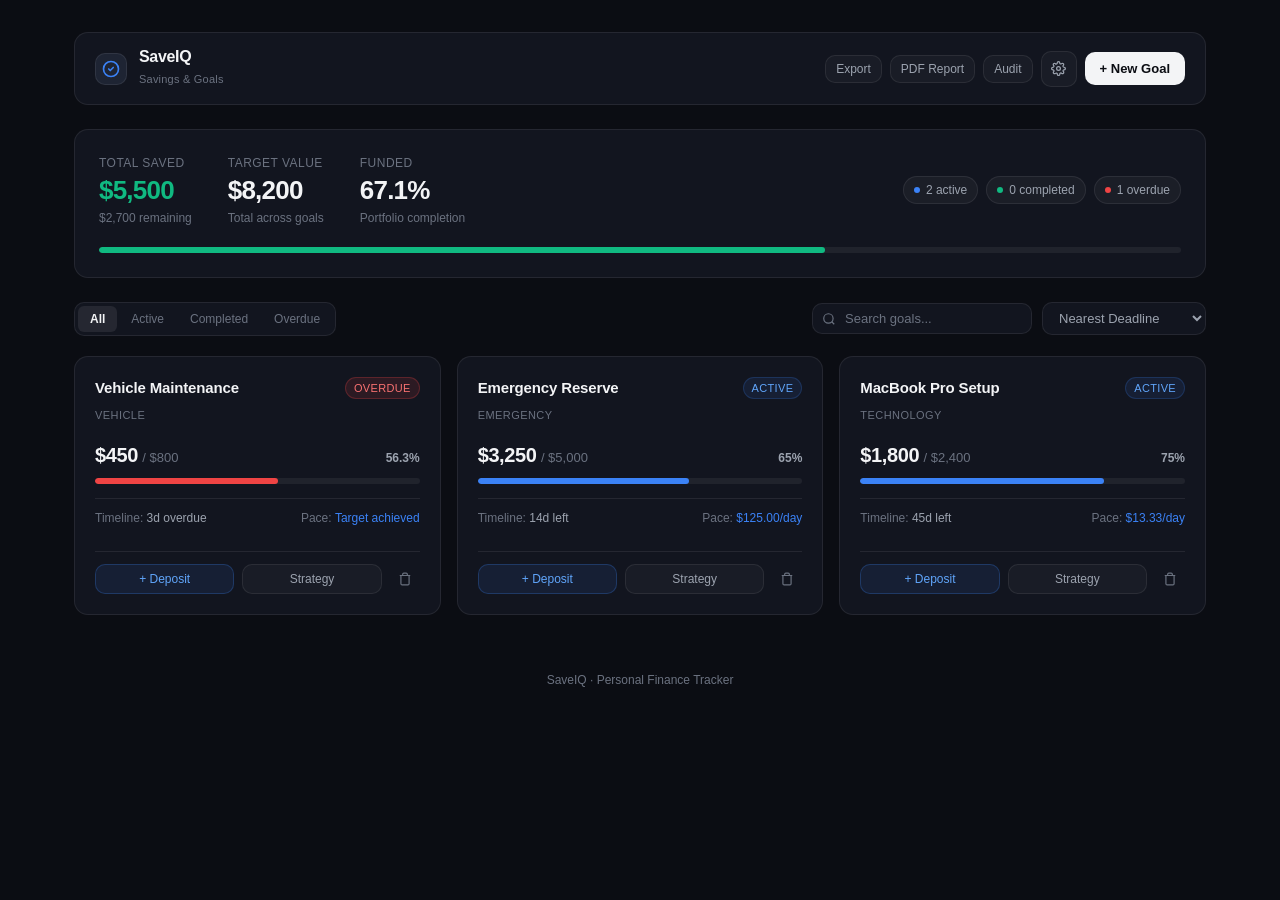
==== commit 6a615c96: "Align architecture: dual AI engine (OpenAI & Groq), Supabase/Postgres support, ReportLab PDF generat" ====
--- a/SaveIQ/Index.html
+++ b/SaveIQ/Index.html
@@ -6,8 +6,7 @@
   <title>SaveIQ – Minimalist Savings Tracker</title>
   <link rel="stylesheet" href="styles.css">
   <style>
-    /* Inline Fallback & Apps Script compatibility */
-    /* ==========================================================================
+/* ==========================================================================
    SaveIQ – Minimalist Financial Tracker Design System
    Refined, intentional, distraction-free fintech UI
    ========================================================================== */
@@ -973,7 +972,7 @@
 
       <div class="nav-actions">
         <button class="btn btn-secondary btn-sm" onclick="exportGoalsCSV()" title="Export CSV Report">Export</button>
-        <button class="btn btn-secondary btn-sm" onclick="printFinancialReport()" title="Print Statement">Print</button>
+        <button class="btn btn-secondary btn-sm" onclick="downloadPDFReport()" title="Download Official PDF Report">PDF Report</button>
         <button class="btn btn-secondary btn-sm" onclick="runManualAudit()" title="Run Audit Check">Audit</button>
         <button class="btn-icon" onclick="openSettingsModal()" title="Preferences & API Key">
           <svg width="15" height="15" viewBox="0 0 24 24" fill="none" stroke="currentColor" stroke-width="2"><circle cx="12" cy="12" r="3"></circle><path d="M19.4 15a1.65 1.65 0 0 0 .33 1.82l.06.06a2 2 0 0 1 0 2.83 2 2 0 0 1-2.83 0l-.06-.06a1.65 1.65 0 0 0-1.82-.33 1.65 1.65 0 0 0-1 1.51V21a2 2 0 0 1-2 2 2 2 0 0 1-2-2v-.09A1.65 1.65 0 0 0 9 19.4a1.65 1.65 0 0 0-1.82.33l-.06.06a2 2 0 0 1-2.83 0 2 2 0 0 1 0-2.83l.06-.06a1.65 1.65 0 0 0 .33-1.82 1.65 1.65 0 0 0-1.51-1H3a2 2 0 0 1-2-2 2 2 0 0 1 2-2h.09A1.65 1.65 0 0 0 4.6 9a1.65 1.65 0 0 0-.33-1.82l-.06-.06a2 2 0 0 1 0-2.83 2 2 0 0 1 2.83 0l.06.06a1.65 1.65 0 0 0 1.82.33H9a1.65 1.65 0 0 0 1-1.51V3a2 2 0 0 1 2-2 2 2 0 0 1 2 2v.09a1.65 1.65 0 0 0 1 1.51 1.65 1.65 0 0 0 1.82-.33l.06-.06a2 2 0 0 1 2.83 0 2 2 0 0 1 0 2.83l-.06.06a1.65 1.65 0 0 0-.33 1.82V9a1.65 1.65 0 0 0 1.51 1H21a2 2 0 0 1 2 2 2 2 0 0 1-2 2h-.09a1.65 1.65 0 0 0-1.51 1z"></path></svg>
@@ -1203,16 +1202,38 @@
       </div>
 
       <div class="form-group">
+        <label class="form-label" for="aiProviderSelect">AI Engine Provider</label>
+        <select id="aiProviderSelect" class="form-input">
+          <option value="groq">Groq Cloud (Llama-3.3-70B - High Velocity)</option>
+          <option value="openai">OpenAI (GPT-4o-mini / GPT-4o)</option>
+        </select>
+      </div>
+
+      <div class="form-group">
         <label class="form-label" for="groqApiKeyInput">Groq Cloud API Key</label>
         <input type="password" id="groqApiKeyInput" class="form-input" placeholder="gsk_...">
         <div class="form-hint">
-          Connect your free key from <a href="https://console.groq.com/keys" target="_blank" style="color: var(--accent-primary); text-decoration: none;">console.groq.com</a> to enable Llama-3.3-70B planning.
+          Free key from <a href="https://console.groq.com/keys" target="_blank" style="color: var(--accent-primary); text-decoration: none;">console.groq.com</a>
         </div>
       </div>
 
+      <div class="form-group">
+        <label class="form-label" for="openaiApiKeyInput">OpenAI API Key (Optional)</label>
+        <input type="password" id="openaiApiKeyInput" class="form-input" placeholder="sk-...">
+        <div class="form-hint">
+          Key from <a href="https://platform.openai.com/api-keys" target="_blank" style="color: var(--accent-primary); text-decoration: none;">platform.openai.com</a>
+        </div>
+      </div>
+
       <div style="background: var(--bg-input); border: 1px solid var(--border-subtle); border-radius: var(--radius-md); padding: 12px; margin-bottom: 18px;">
-        <div style="font-size: 11px; color: var(--text-muted); text-transform: uppercase; font-weight: 500; margin-bottom: 2px;">Backend Runtime</div>
-        <div style="font-size: 13px; font-weight: 600; color: var(--accent-primary);" id="activeBackendModeLabel">DETECTING...</div>
+        <div style="font-size: 11px; color: var(--text-muted); text-transform: uppercase; font-weight: 500; margin-bottom: 4px;">System Architecture</div>
+        <div style="font-size: 12px; color: var(--text-secondary); line-height: 1.6;">
+          • <strong>Frontend:</strong> Web Frontend (HTML, CSS, JS)<br>
+          • <strong>Backend:</strong> FastAPI Python (<span style="color: var(--accent-primary);" id="activeBackendModeLabel">DETECTING...</span>)<br>
+          • <strong>Database:</strong> PostgreSQL / Supabase &amp; SQLite<br>
+          • <strong>AI Engine:</strong> OpenAI &amp; Groq API<br>
+          • <strong>PDF Service:</strong> ReportLab Engine
+        </div>
       </div>
 
       <div style="display: flex; justify-content: flex-end; gap: 8px;">
@@ -1229,7 +1250,7 @@
   <script src="script.js"></script>
   <script>
     /* Inline Fallback & Apps Script compatibility */
-    /**
+/**
  * SaveIQ – Minimalist Financial Tracker
  * Frontend interactions, reactive analytics, financial planning & API bridges
  */
@@ -1255,7 +1276,9 @@
   },
   currentGoalForDeposit: null,
   currentGoalForAI: null,
+  aiProvider: localStorage.getItem("saveiq_ai_provider") || "groq",
   groqApiKey: localStorage.getItem("saveiq_groq_key") || "",
+  openaiApiKey: localStorage.getItem("saveiq_openai_key") || "",
   backendMode: "auto"
 };
 
@@ -1424,15 +1447,21 @@
     }
 
     if (AppState.backendMode === "fastapi") {
+      const activeKey = AppState.aiProvider === "openai" ? AppState.openaiApiKey : AppState.groqApiKey;
       const res = await fetch("/api/ai/insights", {
         method: "POST",
         headers: { "Content-Type": "application/json" },
-        body: JSON.stringify({ goal_id: goal.id })
+        body: JSON.stringify({
+          goal_id: goal.id,
+          provider: AppState.aiProvider,
+          api_key: activeKey
+        })
       });
       return await res.json();
     }
 
-    const apiKey = AppState.groqApiKey;
+    const isOAI = AppState.aiProvider === "openai";
+    const apiKey = isOAI ? AppState.openaiApiKey : AppState.groqApiKey;
     if (!apiKey) {
       return {
         success: true,
@@ -1445,12 +1474,12 @@
     try {
       const prompt = `SAVINGS GOAL ANALYSIS:
 - Goal: ${goal.goalName} (${goal.purpose})
-- Target: $${goal.targetAmount.toFixed(2)}
-- Current Balance: $${goal.savedAmount.toFixed(2)} (${goal.progressPercent}%)
-- Remaining: $${goal.remainingAmount.toFixed(2)}
+- Target: ${goal.targetAmount.toFixed(2)}
+- Current Balance: ${goal.savedAmount.toFixed(2)} (${goal.progressPercent}%)
+- Remaining: ${goal.remainingAmount.toFixed(2)}
 - Target Date: ${goal.deadline} (${goal.daysLeft} days)
 - Status: ${goal.status}
-- Pacing: $${goal.dailyRequired.toFixed(2)}/day ($${goal.weeklyRequired.toFixed(2)}/week)
+- Pacing: ${goal.dailyRequired.toFixed(2)}/day (${goal.weeklyRequired.toFixed(2)}/week)
 
 Provide a sharp, practical financial plan in clean markdown with:
 1. Trajectory & Pacing Review
@@ -1458,14 +1487,19 @@
 3. 3 Expense-Reduction Tactics relevant to ${goal.purpose}
 4. Behavioral Automation Suggestion`;
 
-      const response = await fetch("https://api.groq.com/openai/v1/chat/completions", {
+      const endpoint = isOAI 
+        ? "https://api.openai.com/v1/chat/completions" 
+        : "https://api.groq.com/openai/v1/chat/completions";
+      const model = isOAI ? "gpt-4o-mini" : "llama-3.3-70b-versatile";
+
+      const response = await fetch(endpoint, {
         method: "POST",
         headers: {
           "Content-Type": "application/json",
           "Authorization": "Bearer " + apiKey
         },
         body: JSON.stringify({
-          model: "llama-3.3-70b-versatile",
+          model: model,
           messages: [
             {
               role: "system",
@@ -1575,16 +1609,16 @@
 
 function generateClientHeuristic(goal) {
   return `### Progress Summary
-- **Funded:** $${goal.savedAmount.toLocaleString(undefined, {minimumFractionDigits: 2})} of $${goal.targetAmount.toLocaleString(undefined, {minimumFractionDigits: 2})} (${goal.progressPercent}%)
-- **Outstanding:** $${goal.remainingAmount.toLocaleString(undefined, {minimumFractionDigits: 2})}
+- **Funded:** ${goal.savedAmount.toLocaleString(undefined, {minimumFractionDigits: 2})} of ${goal.targetAmount.toLocaleString(undefined, {minimumFractionDigits: 2})} (${goal.progressPercent}%)
+- **Outstanding:** ${goal.remainingAmount.toLocaleString(undefined, {minimumFractionDigits: 2})}
 - **Target Deadline:** ${goal.deadline} (${goal.daysLeft >= 0 ? goal.daysLeft + ' days remaining' : Math.abs(goal.daysLeft) + ' days overdue'})
 
 ### Recommended Contribution Schedule
-- **Daily Pace:** **$${goal.dailyRequired.toFixed(2)} / day**
-- **Weekly Milestone:** **$${goal.weeklyRequired.toFixed(2)} / week**
+- **Daily Pace:** **${goal.dailyRequired.toFixed(2)} / day**
+- **Weekly Milestone:** **${goal.weeklyRequired.toFixed(2)} / week**
 
 ### Optimization Levers (${goal.purpose})
-1. **Automated Payday Allocation:** Transfer $${goal.weeklyRequired.toFixed(2)} automatically the day compensation arrives.
+1. **Automated Payday Allocation:** Transfer ${goal.weeklyRequired.toFixed(2)} automatically the day compensation arrives.
 2. **Discretionary Buffer Sweep:** Route any unspent weekly dining or entertainment buffer directly into this target.
 3. **The 48-Hour Delay:** Hold off on any unplanned impulse purchases exceeding $30 for 48 hours; transfer unspent funds if desire dissipates.`;
 }
@@ -1699,13 +1733,13 @@
 
 function renderKPIs() {
   const s = AppState.stats;
-  setText("kpiTotalTarget", `$${s.totalTarget.toLocaleString(undefined, {minimumFractionDigits: 0, maximumFractionDigits: 2})}`);
-  setText("kpiTotalSaved", `$${s.totalSaved.toLocaleString(undefined, {minimumFractionDigits: 0, maximumFractionDigits: 2})}`);
+  setText("kpiTotalTarget", `${s.totalTarget.toLocaleString(undefined, {minimumFractionDigits: 0, maximumFractionDigits: 2})}`);
+  setText("kpiTotalSaved", `${s.totalSaved.toLocaleString(undefined, {minimumFractionDigits: 0, maximumFractionDigits: 2})}`);
   setText("kpiOverallProgress", `${s.overallProgress}%`);
   setText("kpiActiveGoals", `${s.activeGoals} active`);
   setText("kpiCompletedGoals", `${s.completedGoals} completed`);
   setText("kpiOverdueGoals", `${s.overdueGoals} overdue`);
-  setText("kpiRemainingLabel", `$${s.totalRemaining.toLocaleString(undefined, {minimumFractionDigits: 0, maximumFractionDigits: 2})} remaining`);
+  setText("kpiRemainingLabel", `${s.totalRemaining.toLocaleString(undefined, {minimumFractionDigits: 0, maximumFractionDigits: 2})} remaining`);
 
   const fillEl = document.getElementById("kpiOverviewProgressFill");
   if (fillEl) {
@@ -1794,7 +1828,7 @@
 
   const paceLabel = isCompleted
     ? "Goal funded"
-    : (g.dailyRequired > 0 ? `$${g.dailyRequired.toFixed(2)}/day` : "Target achieved");
+    : (g.dailyRequired > 0 ? `${g.dailyRequired.toFixed(2)}/day` : "Target achieved");
 
   return `
     <div class="goal-card" id="card-${g.id}">
@@ -1809,8 +1843,8 @@
 
         <div class="card-amounts">
           <div>
-            <span class="card-amount-saved">$${g.savedAmount.toLocaleString(undefined, {minimumFractionDigits: 0, maximumFractionDigits: 2})}</span>
-            <span class="card-amount-target">/ $${g.targetAmount.toLocaleString()}</span>
+            <span class="card-amount-saved">${g.savedAmount.toLocaleString(undefined, {minimumFractionDigits: 0, maximumFractionDigits: 2})}</span>
+            <span class="card-amount-target">/ ${g.targetAmount.toLocaleString()}</span>
           </div>
           <span class="card-progress-percent">${g.progressPercent}%</span>
         </div>
@@ -1889,7 +1923,7 @@
     const weekly = (remaining / (days / 7)).toFixed(2);
     if (previewBox) {
       previewBox.style.display = "block";
-      previewBox.innerHTML = `Pacing target: <strong>$${daily}/day</strong> · <strong>$${weekly}/week</strong> over ${days} days`;
+      previewBox.innerHTML = `Pacing target: <strong>${daily}/day</strong> · <strong>${weekly}/week</strong> over ${days} days`;
     }
   } else if (previewBox) {
     previewBox.style.display = "none";
@@ -1941,7 +1975,7 @@
   // Dynamic Full Balance chip
   const remainingChip = document.getElementById("chipRemainingBalance");
   if (remainingChip) {
-    remainingChip.textContent = `Full ($${goal.remainingAmount.toFixed(0)})`;
+    remainingChip.textContent = `Full (${goal.remainingAmount.toFixed(0)})`;
     remainingChip.onclick = () => setPresetDeposit(goal.remainingAmount);
   }
 
@@ -1974,7 +2008,7 @@
   try {
     const res = await BackendBridge.addDeposit(AppState.currentGoalForDeposit.id, amount);
     if (res.success) {
-      showToast(`Deposited $${amount.toFixed(2)} to ${AppState.currentGoalForDeposit.goalName}`, "success");
+      showToast(`Deposited ${amount.toFixed(2)} to ${AppState.currentGoalForDeposit.goalName}`, "success");
       closeDepositModal();
       await refreshDashboard();
     } else {
@@ -2067,8 +2101,18 @@
 
 // Settings Modal
 function openSettingsModal() {
-  document.getElementById("groqApiKeyInput").value = AppState.groqApiKey;
-  document.getElementById("activeBackendModeLabel").textContent = AppState.backendMode.toUpperCase();
+  const provEl = document.getElementById("aiProviderSelect");
+  if (provEl) provEl.value = AppState.aiProvider || "groq";
+
+  const groqInput = document.getElementById("groqApiKeyInput");
+  if (groqInput) groqInput.value = AppState.groqApiKey || "";
+
+  const openaiInput = document.getElementById("openaiApiKeyInput");
+  if (openaiInput) openaiInput.value = AppState.openaiApiKey || "";
+
+  const modeEl = document.getElementById("activeBackendModeLabel");
+  if (modeEl) modeEl.textContent = AppState.backendMode.toUpperCase();
+
   document.getElementById("settingsModal").classList.add("active");
 }
 
@@ -2077,17 +2121,32 @@
 }
 
 function saveSettings() {
-  const key = document.getElementById("groqApiKeyInput").value.trim();
-  AppState.groqApiKey = key;
-  localStorage.setItem("saveiq_groq_key", key);
-
-  if (AppState.backendMode === "gas") {
-    google.script.run
-      .withSuccessHandler(() => showToast("Key saved in Script properties", "success"))
-      .setGroqApiKey(key);
-  }
-
-  showToast("Settings saved", "success");
+  const provEl = document.getElementById("aiProviderSelect");
+  if (provEl) {
+    AppState.aiProvider = provEl.value;
+    localStorage.setItem("saveiq_ai_provider", provEl.value);
+  }
+
+  const groqInput = document.getElementById("groqApiKeyInput");
+  if (groqInput) {
+    const key = groqInput.value.trim();
+    AppState.groqApiKey = key;
+    localStorage.setItem("saveiq_groq_key", key);
+    if (AppState.backendMode === "gas") {
+      google.script.run
+        .withSuccessHandler(() => showToast("Groq key saved in Script properties", "success"))
+        .setGroqApiKey(key);
+    }
+  }
+
+  const openaiInput = document.getElementById("openaiApiKeyInput");
+  if (openaiInput) {
+    const oKey = openaiInput.value.trim();
+    AppState.openaiApiKey = oKey;
+    localStorage.setItem("saveiq_openai_key", oKey);
+  }
+
+  showToast("Preferences saved", "success");
   closeSettingsModal();
 }
 
@@ -2139,8 +2198,23 @@
   showToast("CSV downloaded", "success");
 }
 
+function downloadPDFReport() {
+  if (AppState.backendMode === "fastapi") {
+    showToast("Generating PDF report via ReportLab service...", "info");
+    const link = document.createElement("a");
+    link.href = "/api/reports/pdf";
+    link.download = `SaveIQ_Statement_${new Date().toISOString().slice(0, 10)}.pdf`;
+    document.body.appendChild(link);
+    link.click();
+    document.body.removeChild(link);
+  } else {
+    showToast("Opening statement print dialog...", "info");
+    window.print();
+  }
+}
+
 function printFinancialReport() {
-  window.print();
+  downloadPDFReport();
 }
 
 function showToast(message, type = "info") {
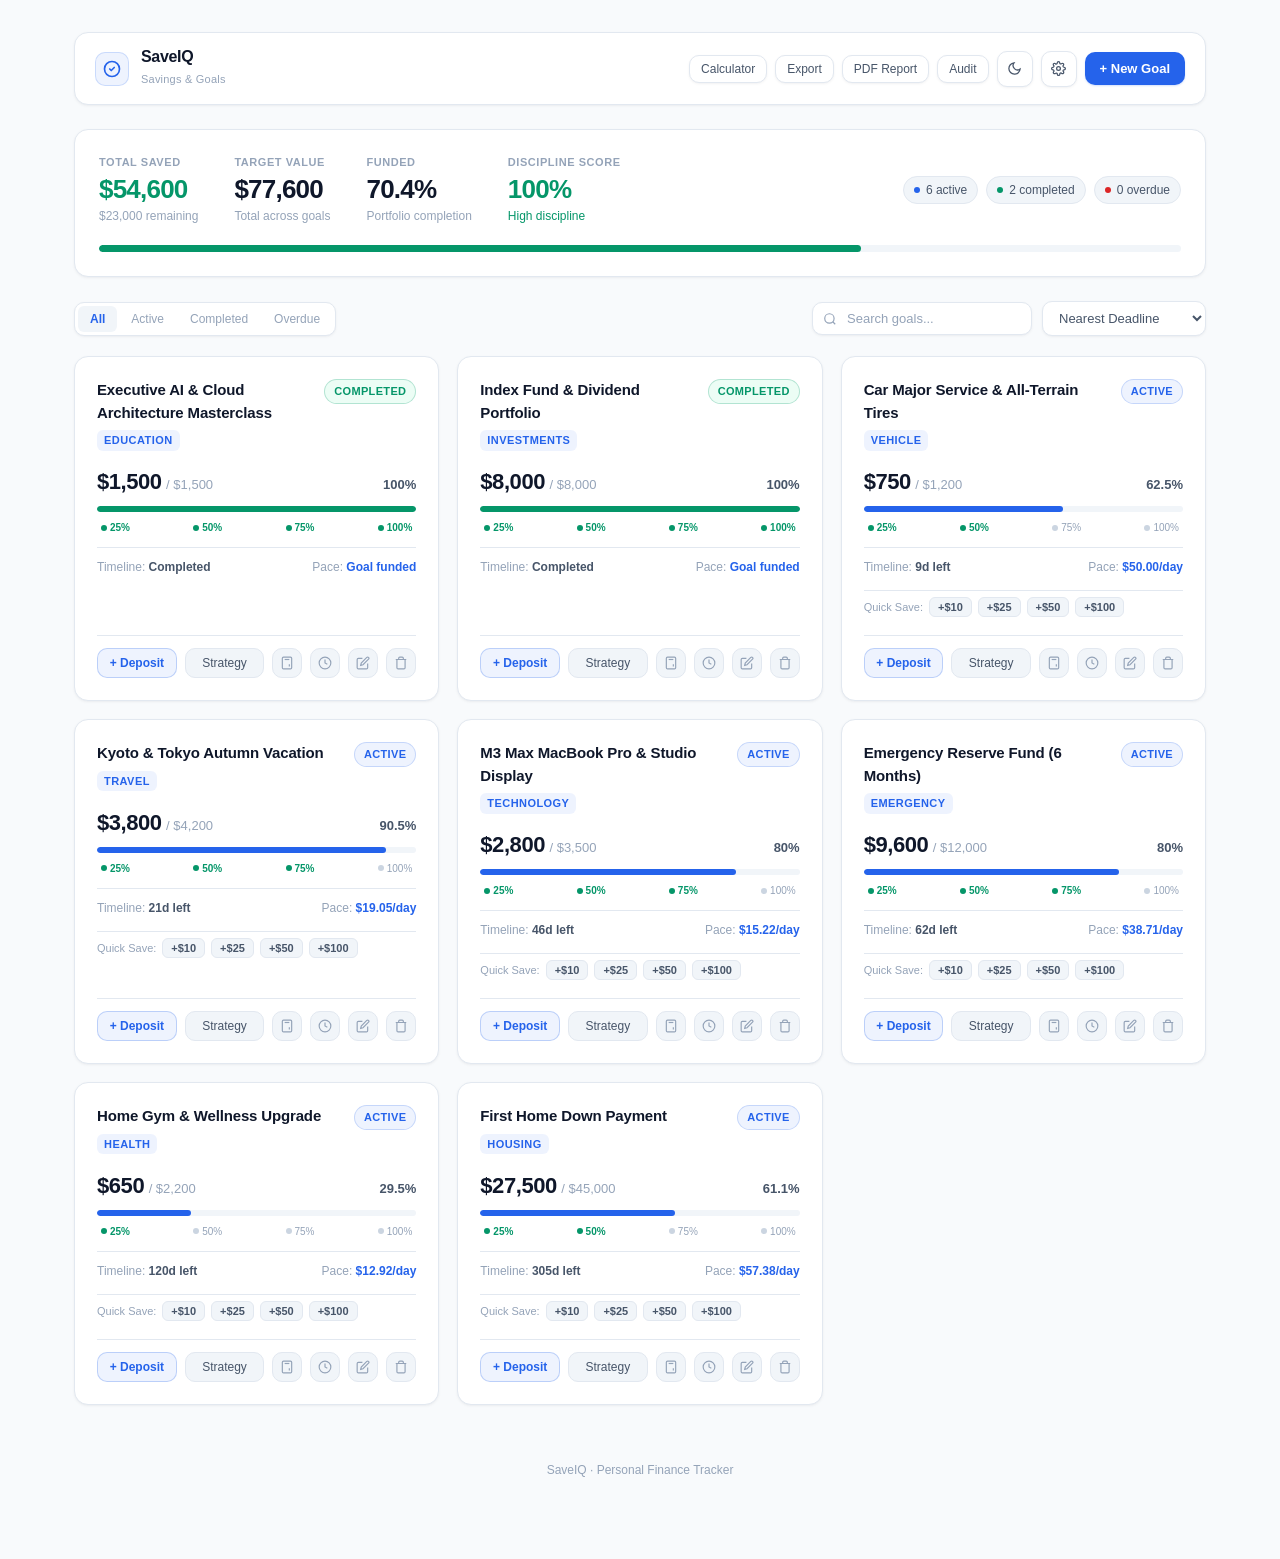
==== commit aaab2898: "Enhance UI with minimalist light theme, Groq AI integration, and sample goals - Complete light theme" ====
--- a/SaveIQ/Index.html
+++ b/SaveIQ/Index.html
@@ -8,11 +8,61 @@
   <style>
 /* ==========================================================================
    SaveIQ – Minimalist Financial Tracker Design System
-   Refined, intentional, distraction-free fintech UI
+   Refined, intentional, distraction-free fintech UI (Light & Dark)
    ========================================================================== */
 
 :root {
-  /* Surfaces & Canvas */
+  /* ==========================================
+     LIGHT THEME (Default) - Swiss Fintech Palette
+     ========================================== */
+  --bg-app: #f8fafc;
+  --bg-surface: #ffffff;
+  --bg-surface-hover: #f1f5f9;
+  --bg-surface-elevated: #ffffff;
+  --bg-subtle: #f1f5f9;
+  --bg-input: #ffffff;
+
+  /* Borders */
+  --border-subtle: #e2e8f0;
+  --border-muted: #cbd5e1;
+  --border-focus: #2563eb;
+
+  /* Typography & Contrast */
+  --text-primary: #0f172a;
+  --text-secondary: #475569;
+  --text-muted: #94a3b8;
+  --text-inverse: #ffffff;
+
+  /* Premium Accents */
+  --accent-primary: #2563eb;
+  --accent-primary-hover: #1d4ed8;
+  --accent-emerald: #059669;
+  --accent-emerald-subtle: #ecfdf5;
+  --accent-amber: #d97706;
+  --accent-amber-subtle: #fffbeb;
+  --accent-rose: #dc2626;
+  --accent-rose-subtle: #fef2f2;
+
+  /* Depth & Shadows */
+  --card-shadow: 0 1px 3px 0 rgba(15, 23, 42, 0.05), 0 1px 2px -1px rgba(15, 23, 42, 0.03);
+  --card-shadow-hover: 0 10px 15px -3px rgba(15, 23, 42, 0.08), 0 4px 6px -4px rgba(15, 23, 42, 0.04);
+  --modal-shadow: 0 20px 25px -5px rgba(15, 23, 42, 0.1), 0 8px 10px -6px rgba(15, 23, 42, 0.05);
+  --modal-backdrop: rgba(15, 23, 42, 0.45);
+
+  /* Geometry & Motion */
+  --radius-sm: 6px;
+  --radius-md: 10px;
+  --radius-lg: 14px;
+  --radius-full: 9999px;
+
+  --font-sans: -apple-system, BlinkMacSystemFont, "Inter", "SF Pro Text", "Segoe UI", Roboto, sans-serif;
+  --transition: all 0.16s ease;
+}
+
+[data-theme="dark"] {
+  /* ==========================================
+     DARK THEME (Optional) - Deep Obsidian Palette
+     ========================================== */
   --bg-app: #0b0d13;
   --bg-surface: #12151f;
   --bg-surface-hover: #171b26;
@@ -20,12 +70,10 @@
   --bg-subtle: rgba(255, 255, 255, 0.03);
   --bg-input: #0f121a;
 
-  /* Borders */
   --border-subtle: rgba(255, 255, 255, 0.08);
   --border-muted: rgba(255, 255, 255, 0.14);
   --border-focus: #3b82f6;
 
-  /* Text & Accents */
   --text-primary: #f3f4f6;
   --text-secondary: #9ca3af;
   --text-muted: #6b7280;
@@ -40,14 +88,10 @@
   --accent-rose: #ef4444;
   --accent-rose-subtle: rgba(239, 68, 68, 0.12);
 
-  /* Geometry & Motion */
-  --radius-sm: 6px;
-  --radius-md: 10px;
-  --radius-lg: 14px;
-  --radius-full: 9999px;
-
-  --font-sans: -apple-system, BlinkMacSystemFont, "Inter", "SF Pro Text", "Segoe UI", Roboto, sans-serif;
-  --transition: all 0.16s ease;
+  --card-shadow: none;
+  --card-shadow-hover: 0 8px 24px rgba(0, 0, 0, 0.4);
+  --modal-shadow: 0 25px 50px -12px rgba(0, 0, 0, 0.5);
+  --modal-backdrop: rgba(0, 0, 0, 0.65);
 }
 
 /* Reset */
@@ -65,6 +109,7 @@
   line-height: 1.5;
   -webkit-font-smoothing: antialiased;
   -moz-osx-font-smoothing: grayscale;
+  transition: background-color 0.2s ease, color 0.2s ease;
 }
 
 /* Layout Container */
@@ -84,6 +129,7 @@
   border: 1px solid var(--border-subtle);
   border-radius: var(--radius-lg);
   margin-bottom: 24px;
+  box-shadow: var(--card-shadow);
 }
 
 .brand {
@@ -95,10 +141,10 @@
 }
 
 .brand-icon {
-  width: 32px;
-  height: 32px;
-  background: #1e2433;
-  border: 1px solid var(--border-subtle);
+  width: 34px;
+  height: 34px;
+  background: rgba(37, 99, 235, 0.08);
+  border: 1px solid rgba(37, 99, 235, 0.18);
   border-radius: var(--radius-md);
   display: flex;
   align-items: center;
@@ -108,7 +154,7 @@
 
 .brand-text h1 {
   font-size: 16px;
-  font-weight: 600;
+  font-weight: 700;
   letter-spacing: -0.02em;
   color: var(--text-primary);
   line-height: 1.2;
@@ -146,24 +192,27 @@
 }
 
 .btn-primary {
-  background: var(--text-primary);
-  color: var(--text-inverse);
+  background: var(--accent-primary);
+  color: #ffffff;
   font-weight: 600;
+  box-shadow: 0 1px 2px rgba(37, 99, 235, 0.2);
 }
 
 .btn-primary:hover {
-  background: #ffffff;
+  background: var(--accent-primary-hover);
   transform: translateY(-1px);
+  box-shadow: 0 4px 6px -1px rgba(37, 99, 235, 0.25);
 }
 
 .btn-secondary {
-  background: var(--bg-subtle);
+  background: var(--bg-surface);
   color: var(--text-secondary);
   border: 1px solid var(--border-subtle);
+  box-shadow: var(--card-shadow);
 }
 
 .btn-secondary:hover {
-  background: rgba(255, 255, 255, 0.06);
+  background: var(--bg-surface-hover);
   color: var(--text-primary);
   border-color: var(--border-muted);
 }
@@ -173,7 +222,7 @@
   height: 36px;
   padding: 0;
   border-radius: var(--radius-md);
-  background: var(--bg-subtle);
+  background: var(--bg-surface);
   border: 1px solid var(--border-subtle);
   color: var(--text-secondary);
   display: flex;
@@ -181,16 +230,17 @@
   justify-content: center;
   cursor: pointer;
   transition: var(--transition);
+  box-shadow: var(--card-shadow);
 }
 
 .btn-icon:hover {
   color: var(--text-primary);
   border-color: var(--border-muted);
-  background: rgba(255, 255, 255, 0.06);
+  background: var(--bg-surface-hover);
 }
 
 .btn-sm {
-  padding: 6px 10px;
+  padding: 6px 11px;
   font-size: 12px;
 }
 
@@ -201,6 +251,7 @@
   border-radius: var(--radius-lg);
   padding: 24px;
   margin-bottom: 24px;
+  box-shadow: var(--card-shadow);
 }
 
 .overview-top {
@@ -224,17 +275,17 @@
 }
 
 .overview-stat .label {
-  font-size: 12px;
-  font-weight: 500;
+  font-size: 11px;
+  font-weight: 600;
   color: var(--text-muted);
   text-transform: uppercase;
-  letter-spacing: 0.04em;
+  letter-spacing: 0.05em;
   margin-bottom: 4px;
 }
 
 .overview-stat .value {
   font-size: 26px;
-  font-weight: 600;
+  font-weight: 700;
   letter-spacing: -0.03em;
   color: var(--text-primary);
   font-variant-numeric: tabular-nums;
@@ -266,7 +317,7 @@
   font-size: 12px;
   font-weight: 500;
   border-radius: var(--radius-full);
-  background: rgba(255, 255, 255, 0.04);
+  background: var(--bg-subtle);
   color: var(--text-secondary);
   border: 1px solid var(--border-subtle);
 }
@@ -286,25 +337,10 @@
   width: 100%;
 }
 
-.overview-progress-info {
-  display: flex;
-  justify-content: space-between;
-  align-items: center;
-  margin-bottom: 8px;
-  font-size: 12px;
-  color: var(--text-muted);
-}
-
-.overview-progress-info strong {
-  color: var(--text-primary);
-  font-weight: 600;
-  font-variant-numeric: tabular-nums;
-}
-
 .overview-progress-track {
   width: 100%;
-  height: 6px;
-  background: rgba(255, 255, 255, 0.06);
+  height: 7px;
+  background: var(--bg-subtle);
   border-radius: var(--radius-full);
   overflow: hidden;
 }
@@ -334,6 +370,7 @@
   border-radius: var(--radius-md);
   padding: 3px;
   gap: 2px;
+  box-shadow: var(--card-shadow);
 }
 
 .filter-btn {
@@ -354,8 +391,8 @@
 }
 
 .filter-btn.active {
-  background: rgba(255, 255, 255, 0.08);
-  color: var(--text-primary);
+  background: var(--bg-subtle);
+  color: var(--accent-primary);
   font-weight: 600;
 }
 
@@ -372,7 +409,7 @@
 
 .search-input {
   width: 100%;
-  padding: 7px 12px 7px 32px;
+  padding: 8px 12px 8px 34px;
   font-size: 13px;
   font-family: inherit;
   color: var(--text-primary);
@@ -381,10 +418,12 @@
   border-radius: var(--radius-md);
   outline: none;
   transition: var(--transition);
+  box-shadow: var(--card-shadow);
 }
 
 .search-input:focus {
   border-color: var(--border-focus);
+  box-shadow: 0 0 0 3px rgba(37, 99, 235, 0.12);
 }
 
 .search-input::placeholder {
@@ -393,7 +432,7 @@
 
 .search-icon-svg {
   position: absolute;
-  left: 10px;
+  left: 11px;
   top: 50%;
   transform: translateY(-50%);
   width: 14px;
@@ -403,7 +442,7 @@
 }
 
 .sort-select {
-  padding: 7px 12px;
+  padding: 8px 12px;
   font-size: 13px;
   font-family: inherit;
   color: var(--text-secondary);
@@ -412,6 +451,7 @@
   border-radius: var(--radius-md);
   outline: none;
   cursor: pointer;
+  box-shadow: var(--card-shadow);
 }
 
 .sort-select:focus {
@@ -421,8 +461,8 @@
 /* Goals Grid */
 .goals-grid {
   display: grid;
-  grid-template-columns: repeat(auto-fill, minmax(350px, 1fr));
-  gap: 16px;
+  grid-template-columns: repeat(auto-fill, minmax(360px, 1fr));
+  gap: 18px;
 }
 
 /* Goal Card */
@@ -430,16 +470,18 @@
   background: var(--bg-surface);
   border: 1px solid var(--border-subtle);
   border-radius: var(--radius-lg);
-  padding: 20px;
+  padding: 22px;
   display: flex;
   flex-direction: column;
   justify-content: space-between;
   transition: var(--transition);
+  box-shadow: var(--card-shadow);
 }
 
 .goal-card:hover {
-  background: var(--bg-surface-hover);
   border-color: var(--border-muted);
+  transform: translateY(-2px);
+  box-shadow: var(--card-shadow-hover);
 }
 
 .goal-top {
@@ -461,8 +503,11 @@
 .goal-category-tag {
   display: inline-block;
   font-size: 11px;
-  font-weight: 500;
-  color: var(--text-muted);
+  font-weight: 600;
+  color: var(--accent-primary);
+  background: rgba(37, 99, 235, 0.08);
+  padding: 2px 7px;
+  border-radius: var(--radius-sm);
   text-transform: uppercase;
   letter-spacing: 0.04em;
 }
@@ -470,8 +515,8 @@
 /* Clean status pill */
 .status-pill {
   font-size: 11px;
-  font-weight: 500;
-  padding: 2px 8px;
+  font-weight: 600;
+  padding: 3px 9px;
   border-radius: var(--radius-full);
   display: inline-flex;
   align-items: center;
@@ -481,21 +526,21 @@
 }
 
 .status-pill.active {
-  background: rgba(59, 130, 246, 0.1);
-  color: #60a5fa;
-  border: 1px solid rgba(59, 130, 246, 0.2);
+  background: rgba(37, 99, 235, 0.08);
+  color: var(--accent-primary);
+  border: 1px solid rgba(37, 99, 235, 0.2);
 }
 
 .status-pill.completed {
   background: var(--accent-emerald-subtle);
-  color: #34d399;
-  border: 1px solid rgba(16, 185, 129, 0.25);
+  color: var(--accent-emerald);
+  border: 1px solid rgba(5, 150, 105, 0.25);
 }
 
 .status-pill.overdue {
   background: var(--accent-rose-subtle);
-  color: #f87171;
-  border: 1px solid rgba(239, 68, 68, 0.25);
+  color: var(--accent-rose);
+  border: 1px solid rgba(220, 38, 38, 0.25);
 }
 
 /* Card Progress & Balances */
@@ -507,8 +552,8 @@
 }
 
 .card-amount-saved {
-  font-size: 20px;
-  font-weight: 600;
+  font-size: 22px;
+  font-weight: 700;
   color: var(--text-primary);
   font-variant-numeric: tabular-nums;
   letter-spacing: -0.02em;
@@ -521,7 +566,7 @@
 }
 
 .card-progress-percent {
-  font-size: 12px;
+  font-size: 13px;
   font-weight: 600;
   color: var(--text-secondary);
   font-variant-numeric: tabular-nums;
@@ -530,10 +575,10 @@
 .card-progress-track {
   width: 100%;
   height: 6px;
-  background: rgba(255, 255, 255, 0.06);
+  background: var(--bg-subtle);
   border-radius: var(--radius-full);
   overflow: hidden;
-  margin-bottom: 14px;
+  margin-bottom: 8px;
 }
 
 .card-progress-fill {
@@ -549,6 +594,39 @@
 
 .card-progress-fill.overdue {
   background: var(--accent-rose);
+}
+
+/* Milestone Dots */
+.card-milestones {
+  display: flex;
+  justify-content: space-between;
+  margin-bottom: 12px;
+  padding: 0 4px;
+}
+
+.milestone-dot {
+  font-size: 10px;
+  font-weight: 500;
+  color: var(--text-muted);
+  display: flex;
+  align-items: center;
+  gap: 3px;
+}
+
+.milestone-dot.achieved {
+  color: var(--accent-emerald);
+  font-weight: 600;
+}
+
+.milestone-circle {
+  width: 6px;
+  height: 6px;
+  border-radius: 50%;
+  background: var(--border-muted);
+}
+
+.milestone-dot.achieved .milestone-circle {
+  background: var(--accent-emerald);
 }
 
 /* Card Details Meta Row */
@@ -564,12 +642,48 @@
 
 .card-meta-item strong {
   color: var(--text-secondary);
-  font-weight: 500;
+  font-weight: 600;
 }
 
 .card-meta-item.pace strong {
   color: var(--accent-primary);
   font-variant-numeric: tabular-nums;
+}
+
+/* Quick Micro-Deposit Chips on Card */
+.card-quick-saves {
+  display: flex;
+  align-items: center;
+  gap: 6px;
+  padding: 6px 0;
+  border-top: 1px solid var(--border-subtle);
+  margin-top: 4px;
+}
+
+.card-quick-label {
+  font-size: 11px;
+  color: var(--text-muted);
+  font-weight: 500;
+}
+
+.btn-quick-chip {
+  padding: 3px 8px;
+  font-size: 11px;
+  font-weight: 600;
+  border-radius: var(--radius-sm);
+  background: var(--bg-subtle);
+  border: 1px solid var(--border-subtle);
+  color: var(--text-secondary);
+  cursor: pointer;
+  transition: var(--transition);
+  font-family: inherit;
+}
+
+.btn-quick-chip:hover {
+  background: rgba(37, 99, 235, 0.08);
+  border-color: var(--accent-primary);
+  color: var(--accent-primary);
+  transform: translateY(-1px);
 }
 
 /* Card Action Buttons */
@@ -577,7 +691,7 @@
   display: flex;
   align-items: center;
   gap: 8px;
-  margin-top: 14px;
+  margin-top: 12px;
   padding-top: 12px;
   border-top: 1px solid var(--border-subtle);
 }
@@ -601,15 +715,16 @@
 }
 
 .btn-card-action:hover {
-  background: rgba(255, 255, 255, 0.06);
+  background: var(--bg-surface-hover);
   color: var(--text-primary);
   border-color: var(--border-muted);
 }
 
 .btn-card-action.primary {
-  background: rgba(59, 130, 246, 0.1);
-  color: #60a5fa;
-  border-color: rgba(59, 130, 246, 0.25);
+  background: rgba(37, 99, 235, 0.08);
+  color: var(--accent-primary);
+  border-color: rgba(37, 99, 235, 0.25);
+  font-weight: 600;
 }
 
 .btn-card-action.primary:hover {
@@ -618,11 +733,11 @@
   border-color: var(--accent-primary);
 }
 
-.btn-card-delete {
+.btn-card-icon-action {
   padding: 7px;
   border-radius: var(--radius-md);
-  border: 1px solid transparent;
-  background: transparent;
+  border: 1px solid var(--border-subtle);
+  background: var(--bg-subtle);
   color: var(--text-muted);
   cursor: pointer;
   transition: var(--transition);
@@ -631,9 +746,15 @@
   justify-content: center;
 }
 
+.btn-card-icon-action:hover {
+  color: var(--text-primary);
+  border-color: var(--border-muted);
+}
+
 .btn-card-delete:hover {
   color: var(--accent-rose);
   background: var(--accent-rose-subtle);
+  border-color: rgba(220, 38, 38, 0.3);
 }
 
 /* Empty State */
@@ -644,6 +765,7 @@
   background: var(--bg-surface);
   border: 1px dashed var(--border-muted);
   border-radius: var(--radius-lg);
+  box-shadow: var(--card-shadow);
 }
 
 .empty-state h3 {
@@ -664,7 +786,7 @@
 .modal-overlay {
   position: fixed;
   inset: 0;
-  background: rgba(0, 0, 0, 0.65);
+  background: var(--modal-backdrop);
   backdrop-filter: blur(4px);
   -webkit-backdrop-filter: blur(4px);
   display: flex;
@@ -683,14 +805,14 @@
 }
 
 .modal-content {
-  background: var(--bg-surface);
-  border: 1px solid var(--border-muted);
+  background: var(--bg-surface-elevated);
+  border: 1px solid var(--border-subtle);
   border-radius: var(--radius-lg);
   width: 100%;
   max-width: 480px;
   max-height: 90vh;
   overflow-y: auto;
-  box-shadow: 0 16px 40px rgba(0, 0, 0, 0.5);
+  box-shadow: var(--modal-shadow);
   transform: scale(0.98);
   transition: transform 0.18s ease;
   padding: 24px;
@@ -740,7 +862,7 @@
 .form-label {
   display: block;
   font-size: 12px;
-  font-weight: 500;
+  font-weight: 600;
   color: var(--text-secondary);
   margin-bottom: 6px;
 }
@@ -760,7 +882,7 @@
 
 .form-input:focus, .form-select:focus {
   border-color: var(--border-focus);
-  box-shadow: 0 0 0 3px rgba(59, 130, 246, 0.15);
+  box-shadow: 0 0 0 3px rgba(37, 99, 235, 0.12);
 }
 
 .form-row {
@@ -797,31 +919,31 @@
 }
 
 .preset-chip:hover {
-  background: rgba(59, 130, 246, 0.12);
-  border-color: rgba(59, 130, 246, 0.3);
-  color: #60a5fa;
+  background: rgba(37, 99, 235, 0.08);
+  border-color: var(--accent-primary);
+  color: var(--accent-primary);
 }
 
 /* AI / Strategy Plan Modal */
 .strategy-modal-content {
-  max-width: 600px;
+  max-width: 620px;
 }
 
 .strategy-output-box {
-  background: var(--bg-input);
+  background: var(--bg-subtle);
   border: 1px solid var(--border-subtle);
   border-radius: var(--radius-md);
   padding: 18px;
   font-size: 13px;
   line-height: 1.6;
-  color: #d1d5db;
+  color: var(--text-secondary);
   max-height: 440px;
   overflow-y: auto;
 }
 
 .strategy-output-box h3 {
   font-size: 13px;
-  font-weight: 600;
+  font-weight: 700;
   text-transform: uppercase;
   letter-spacing: 0.04em;
   color: var(--accent-primary);
@@ -850,13 +972,91 @@
 
 .source-badge {
   font-size: 11px;
-  font-weight: 500;
+  font-weight: 600;
   padding: 3px 8px;
   border-radius: var(--radius-full);
-  background: rgba(255, 255, 255, 0.05);
+  background: rgba(37, 99, 235, 0.08);
+  color: var(--accent-primary);
+  border: 1px solid rgba(37, 99, 235, 0.2);
+  display: inline-block;
+}
+
+/* Simulator / Calculator Widget */
+.simulator-box {
+  background: var(--bg-subtle);
+  border: 1px solid var(--border-subtle);
+  border-radius: var(--radius-md);
+  padding: 18px;
+  margin-top: 14px;
+}
+
+.sim-slider-row {
+  margin: 14px 0;
+}
+
+.sim-slider {
+  width: 100%;
+  accent-color: var(--accent-primary);
+  cursor: pointer;
+}
+
+.sim-stats-grid {
+  display: grid;
+  grid-template-columns: repeat(3, 1fr);
+  gap: 12px;
+  margin-top: 14px;
+}
+
+.sim-stat-card {
+  background: var(--bg-surface);
+  border: 1px solid var(--border-subtle);
+  border-radius: var(--radius-md);
+  padding: 12px;
+  text-align: center;
+}
+
+.sim-stat-label {
+  font-size: 11px;
+  font-weight: 500;
   color: var(--text-muted);
-  border: 1px solid var(--border-subtle);
-  display: inline-block;
+  text-transform: uppercase;
+}
+
+.sim-stat-val {
+  font-size: 18px;
+  font-weight: 700;
+  color: var(--accent-primary);
+  margin-top: 4px;
+  font-variant-numeric: tabular-nums;
+}
+
+/* Transaction History Table */
+.history-table {
+  width: 100%;
+  border-collapse: collapse;
+  font-size: 12px;
+  margin-top: 12px;
+}
+
+.history-table th {
+  text-align: left;
+  padding: 8px 10px;
+  background: var(--bg-subtle);
+  color: var(--text-muted);
+  font-weight: 600;
+  border-bottom: 1px solid var(--border-subtle);
+}
+
+.history-table td {
+  padding: 8px 10px;
+  border-bottom: 1px solid var(--border-subtle);
+  color: var(--text-secondary);
+}
+
+.history-table td.amount {
+  font-weight: 600;
+  color: var(--accent-emerald);
+  font-variant-numeric: tabular-nums;
 }
 
 /* Spinner */
@@ -868,7 +1068,7 @@
 .spinner {
   width: 28px;
   height: 28px;
-  border: 2px solid rgba(255, 255, 255, 0.1);
+  border: 2px solid var(--border-subtle);
   border-top-color: var(--accent-primary);
   border-radius: 50%;
   animation: spin 0.7s linear infinite;
@@ -892,10 +1092,10 @@
 
 .toast {
   background: var(--bg-surface-elevated);
-  border: 1px solid var(--border-muted);
+  border: 1px solid var(--border-subtle);
   padding: 10px 14px;
   border-radius: var(--radius-md);
-  box-shadow: 0 8px 24px rgba(0, 0, 0, 0.4);
+  box-shadow: var(--modal-shadow);
   font-size: 13px;
   font-weight: 500;
   color: var(--text-primary);
@@ -927,6 +1127,7 @@
   }
   .nav-actions {
     justify-content: space-between;
+    flex-wrap: wrap;
   }
   .overview-stat-group {
     gap: 20px;
@@ -946,6 +1147,9 @@
     grid-template-columns: 1fr;
   }
   .form-row {
+    grid-template-columns: 1fr;
+  }
+  .sim-stats-grid {
     grid-template-columns: 1fr;
   }
 }
@@ -971,9 +1175,14 @@
       </a>
 
       <div class="nav-actions">
+        <button class="btn btn-secondary btn-sm" onclick="openSimulatorModal()" title="Interactive Savings Projection Calculator">Calculator</button>
         <button class="btn btn-secondary btn-sm" onclick="exportGoalsCSV()" title="Export CSV Report">Export</button>
         <button class="btn btn-secondary btn-sm" onclick="downloadPDFReport()" title="Download Official PDF Report">PDF Report</button>
         <button class="btn btn-secondary btn-sm" onclick="runManualAudit()" title="Run Audit Check">Audit</button>
+        <button class="btn-icon" id="themeToggleBtn" onclick="toggleTheme()" title="Toggle Theme (Light / Dark)">
+          <svg id="themeIconSun" width="15" height="15" viewBox="0 0 24 24" fill="none" stroke="currentColor" stroke-width="2" style="display:none;"><circle cx="12" cy="12" r="5"></circle><line x1="12" y1="1" x2="12" y2="3"></line><line x1="12" y1="21" x2="12" y2="23"></line><line x1="4.22" y1="4.22" x2="5.64" y2="5.64"></line><line x1="18.36" y1="18.36" x2="19.78" y2="19.78"></line><line x1="1" y1="12" x2="3" y2="12"></line><line x1="21" y1="12" x2="23" y2="12"></line><line x1="4.22" y1="19.78" x2="5.64" y2="18.36"></line><line x1="18.36" y1="5.64" x2="19.78" y2="4.22"></line></svg>
+          <svg id="themeIconMoon" width="15" height="15" viewBox="0 0 24 24" fill="none" stroke="currentColor" stroke-width="2"><path d="M21 12.79A9 9 0 1 1 11.21 3 7 7 0 0 0 21 12.79z"></path></svg>
+        </button>
         <button class="btn-icon" onclick="openSettingsModal()" title="Preferences & API Key">
           <svg width="15" height="15" viewBox="0 0 24 24" fill="none" stroke="currentColor" stroke-width="2"><circle cx="12" cy="12" r="3"></circle><path d="M19.4 15a1.65 1.65 0 0 0 .33 1.82l.06.06a2 2 0 0 1 0 2.83 2 2 0 0 1-2.83 0l-.06-.06a1.65 1.65 0 0 0-1.82-.33 1.65 1.65 0 0 0-1 1.51V21a2 2 0 0 1-2 2 2 2 0 0 1-2-2v-.09A1.65 1.65 0 0 0 9 19.4a1.65 1.65 0 0 0-1.82.33l-.06.06a2 2 0 0 1-2.83 0 2 2 0 0 1 0-2.83l.06-.06a1.65 1.65 0 0 0 .33-1.82 1.65 1.65 0 0 0-1.51-1H3a2 2 0 0 1-2-2 2 2 0 0 1 2-2h.09A1.65 1.65 0 0 0 4.6 9a1.65 1.65 0 0 0-.33-1.82l-.06-.06a2 2 0 0 1 0-2.83 2 2 0 0 1 2.83 0l.06.06a1.65 1.65 0 0 0 1.82.33H9a1.65 1.65 0 0 0 1-1.51V3a2 2 0 0 1 2-2 2 2 0 0 1 2 2v.09a1.65 1.65 0 0 0 1 1.51 1.65 1.65 0 0 0 1.82-.33l.06-.06a2 2 0 0 1 2.83 0 2 2 0 0 1 0 2.83l-.06.06a1.65 1.65 0 0 0-.33 1.82V9a1.65 1.65 0 0 0 1.51 1H21a2 2 0 0 1 2 2 2 2 0 0 1-2 2h-.09a1.65 1.65 0 0 0-1.51 1z"></path></svg>
         </button>
@@ -1001,6 +1210,11 @@
             <span class="label">Funded</span>
             <span class="value" id="kpiOverallProgress">0%</span>
             <span class="sub">Portfolio completion</span>
+          </div>
+          <div class="overview-stat">
+            <span class="label">Discipline Score</span>
+            <span class="value" id="kpiDisciplineScore" style="color: var(--accent-emerald);">100%</span>
+            <span class="sub" id="kpiDisciplineSub">High discipline</span>
           </div>
         </div>
 
@@ -1159,6 +1373,11 @@
           </div>
         </div>
 
+        <div class="form-group">
+          <label class="form-label" for="depositNoteInput">Deposit Note (Optional)</label>
+          <input type="text" id="depositNoteInput" class="form-input" placeholder="e.g. Salary sweep, Bonus, Coffee savings">
+        </div>
+
         <div style="display: flex; justify-content: flex-end; gap: 8px; margin-top: 20px;">
           <button type="button" class="btn btn-secondary" onclick="closeDepositModal()">Cancel</button>
           <button type="submit" class="btn btn-primary" id="btnConfirmDeposit">Confirm Deposit</button>
@@ -1204,7 +1423,7 @@
       <div class="form-group">
         <label class="form-label" for="aiProviderSelect">AI Engine Provider</label>
         <select id="aiProviderSelect" class="form-input">
-          <option value="groq">Groq Cloud (Llama-3.3-70B - High Velocity)</option>
+          <option value="groq">Groq Cloud (GPT-OSS-120B / Llama-3.3 - High Velocity)</option>
           <option value="openai">OpenAI (GPT-4o-mini / GPT-4o)</option>
         </select>
       </div>
@@ -1213,7 +1432,7 @@
         <label class="form-label" for="groqApiKeyInput">Groq Cloud API Key</label>
         <input type="password" id="groqApiKeyInput" class="form-input" placeholder="gsk_...">
         <div class="form-hint">
-          Free key from <a href="https://console.groq.com/keys" target="_blank" style="color: var(--accent-primary); text-decoration: none;">console.groq.com</a>
+          Powers fast AI reasoning (GPT-OSS-120B / Llama-3.3). Free key from <a href="https://console.groq.com/keys" target="_blank" style="color: var(--accent-primary); text-decoration: none;">console.groq.com</a>
         </div>
       </div>
 
@@ -1221,7 +1440,7 @@
         <label class="form-label" for="openaiApiKeyInput">OpenAI API Key (Optional)</label>
         <input type="password" id="openaiApiKeyInput" class="form-input" placeholder="sk-...">
         <div class="form-hint">
-          Key from <a href="https://platform.openai.com/api-keys" target="_blank" style="color: var(--accent-primary); text-decoration: none;">platform.openai.com</a>
+          Optional fallback key from <a href="https://platform.openai.com/api-keys" target="_blank" style="color: var(--accent-primary); text-decoration: none;">platform.openai.com</a>
         </div>
       </div>
 
@@ -1229,10 +1448,10 @@
         <div style="font-size: 11px; color: var(--text-muted); text-transform: uppercase; font-weight: 500; margin-bottom: 4px;">System Architecture</div>
         <div style="font-size: 12px; color: var(--text-secondary); line-height: 1.6;">
           • <strong>Frontend:</strong> Web Frontend (HTML, CSS, JS)<br>
-          • <strong>Backend:</strong> FastAPI Python (<span style="color: var(--accent-primary);" id="activeBackendModeLabel">DETECTING...</span>)<br>
-          • <strong>Database:</strong> PostgreSQL / Supabase &amp; SQLite<br>
-          • <strong>AI Engine:</strong> OpenAI &amp; Groq API<br>
-          • <strong>PDF Service:</strong> ReportLab Engine
+          • <strong>Backend:</strong> <span id="activeBackendModeLabel" style="color: #10b981; font-weight: 600;">CONNECTED (Local Server)</span><br>
+          • <strong>Database:</strong> JSON DB &amp; SQLite Storage<br>
+          • <strong>AI Engine:</strong> Groq Cloud API &amp; OpenAI<br>
+          • <strong>PDF Service:</strong> Instant Printable Statement
         </div>
       </div>
 
@@ -1240,6 +1459,146 @@
         <button type="button" class="btn btn-secondary" onclick="closeSettingsModal()">Close</button>
         <button type="button" class="btn btn-primary" onclick="saveSettings()">Save</button>
       </div>
+    </div>
+  </div>
+
+  <!-- Modal 5: Interactive Savings Simulator -->
+  <div class="modal-overlay" id="simulatorModal">
+    <div class="modal-content" style="max-width: 540px;">
+      <div class="modal-header">
+        <h2 class="modal-title">
+          <svg width="18" height="18" viewBox="0 0 24 24" fill="none" stroke="currentColor" stroke-width="2"><rect x="4" y="2" width="16" height="20" rx="2"></rect><line x1="8" y1="6" x2="16" y2="6"></line><line x1="16" y1="14" x2="16" y2="18"></line><path d="M16 10h.01M12 10h.01M8 10h.01M12 14h.01M8 14h.01M12 18h.01M8 18h.01"></path></svg>
+          Savings Projection Simulator
+        </h2>
+        <button class="modal-close" onclick="closeSimulatorModal()">&times;</button>
+      </div>
+
+      <div class="form-group">
+        <label class="form-label" for="simGoalSelect">Select Target Goal</label>
+        <select id="simGoalSelect" class="form-select">
+          <option value="custom">-- Custom Savings Target --</option>
+        </select>
+      </div>
+
+      <div class="form-row">
+        <div class="form-group">
+          <label class="form-label" for="simTargetInput">Target Capital ($)</label>
+          <input type="number" id="simTargetInput" class="form-input" min="1" step="50" value="2500">
+        </div>
+        <div class="form-group">
+          <label class="form-label" for="simSavedInput">Already Saved ($)</label>
+          <input type="number" id="simSavedInput" class="form-input" min="0" step="10" value="0">
+        </div>
+      </div>
+
+      <div class="simulator-box">
+        <div style="display: flex; justify-content: space-between; align-items: center;">
+          <span style="font-size: 13px; font-weight: 600; color: var(--text-primary);">Weekly Contribution Rate:</span>
+          <span style="font-size: 15px; font-weight: 700; color: var(--accent-primary);" id="simWeeklyLabel">$50/week</span>
+        </div>
+        <div class="sim-slider-row">
+          <input type="range" id="simWeeklySlider" class="sim-slider" min="5" max="500" step="5" value="50">
+        </div>
+
+        <div class="sim-stats-grid">
+          <div class="sim-stat-card">
+            <span class="sim-stat-label">Time to Goal</span>
+            <div class="sim-stat-val" id="simWeeksVal">50 wks</div>
+          </div>
+          <div class="sim-stat-card">
+            <span class="sim-stat-label">Projected Date</span>
+            <div class="sim-stat-val" style="font-size: 13px; margin-top: 7px;" id="simDateVal">--</div>
+          </div>
+          <div class="sim-stat-card">
+            <span class="sim-stat-label">Daily Required</span>
+            <div class="sim-stat-val" id="simDailyPaceVal">$7.14/day</div>
+          </div>
+        </div>
+
+        <div id="simAccelerationTip" style="margin-top: 14px; font-size: 12px; color: var(--text-secondary); background: var(--bg-surface); border: 1px solid var(--border-subtle); padding: 10px 12px; border-radius: var(--radius-md);">
+          💡 Adding <strong>+$25/week</strong> reaches your goal much faster!
+        </div>
+      </div>
+
+      <div style="display: flex; justify-content: flex-end; gap: 8px; margin-top: 20px;">
+        <button type="button" class="btn btn-primary" onclick="closeSimulatorModal()">Done</button>
+      </div>
+    </div>
+  </div>
+
+  <!-- Modal 6: Deposit History -->
+  <div class="modal-overlay" id="historyModal">
+    <div class="modal-content" style="max-width: 520px;">
+      <div class="modal-header">
+        <h2 class="modal-title" id="historyGoalTitle">Deposit Contribution History</h2>
+        <button class="modal-close" onclick="closeHistoryModal()">&times;</button>
+      </div>
+
+      <div id="historyListContainer" style="max-height: 380px; overflow-y: auto;">
+        <!-- Dynamically rendered deposit logs -->
+      </div>
+
+      <div style="display: flex; justify-content: flex-end; gap: 8px; margin-top: 20px;">
+        <button type="button" class="btn btn-primary" onclick="closeHistoryModal()">Close</button>
+      </div>
+    </div>
+  </div>
+
+  <!-- Modal 7: Edit Goal -->
+  <div class="modal-overlay" id="editGoalModal">
+    <div class="modal-content">
+      <div class="modal-header">
+        <h2 class="modal-title">Edit Savings Goal</h2>
+        <button class="modal-close" onclick="closeEditModal()">&times;</button>
+      </div>
+
+      <form id="editGoalForm">
+        <input type="hidden" id="editGoalId">
+        <div class="form-group">
+          <label class="form-label" for="editGoalName">Goal Name</label>
+          <input type="text" id="editGoalName" class="form-input" required>
+        </div>
+
+        <div class="form-row">
+          <div class="form-group">
+            <label class="form-label" for="editGoalTarget">Target Amount ($)</label>
+            <input type="number" id="editGoalTarget" class="form-input" min="1" step="0.01" required>
+          </div>
+          <div class="form-group">
+            <label class="form-label" for="editGoalDeadline">Target Deadline</label>
+            <input type="date" id="editGoalDeadline" class="form-input" required>
+          </div>
+        </div>
+
+        <div class="form-row">
+          <div class="form-group">
+            <label class="form-label" for="editGoalPurpose">Category / Purpose</label>
+            <select id="editGoalPurpose" class="form-select">
+              <option value="Emergency Fund">Emergency Fund</option>
+              <option value="Tech & Gadgets">Tech & Gadgets</option>
+              <option value="Vacation & Travel">Vacation & Travel</option>
+              <option value="Vehicle & Transport">Vehicle & Transport</option>
+              <option value="Home & Real Estate">Home & Real Estate</option>
+              <option value="Education & Career">Education & Career</option>
+              <option value="Investment & Wealth">Investment & Wealth</option>
+              <option value="Shopping & Luxury">Shopping & Luxury</option>
+              <option value="Health & Wellness">Health & Wellness</option>
+              <option value="General Savings">General Savings</option>
+            </select>
+          </div>
+          <div class="form-group">
+            <label class="form-label" for="editGoalEmail">Alert Email</label>
+            <input type="email" id="editGoalEmail" class="form-input" placeholder="user@example.com">
+          </div>
+        </div>
+
+        <div style="display: flex; justify-content: flex-end; gap: 8px; margin-top: 20px;">
+          <button type="button" class="btn btn-secondary" onclick="closeEditModal()">Cancel</button>
+          <button type="submit" class="btn btn-primary">Save Changes</button>
+        </div>
+      </form>
+    </div>
+  </div>
     </div>
   </div>
 
@@ -1272,13 +1631,15 @@
     overallProgress: 0,
     activeGoals: 0,
     completedGoals: 0,
-    overdueGoals: 0
+    overdueGoals: 0,
+    disciplineScore: 100
   },
   currentGoalForDeposit: null,
   currentGoalForAI: null,
   aiProvider: localStorage.getItem("saveiq_ai_provider") || "groq",
   groqApiKey: localStorage.getItem("saveiq_groq_key") || "",
   openaiApiKey: localStorage.getItem("saveiq_openai_key") || "",
+  theme: localStorage.getItem("saveiq_theme") || "light",
   backendMode: "auto"
 };
 
@@ -1297,6 +1658,39 @@
 };
 
 // ==========================================
+// THEME MANAGEMENT (Light by Default)
+// ==========================================
+function initTheme() {
+  const current = localStorage.getItem("saveiq_theme") || "light";
+  AppState.theme = current;
+  document.documentElement.setAttribute("data-theme", current);
+  updateThemeIcon(current);
+}
+
+function toggleTheme() {
+  const next = AppState.theme === "light" ? "dark" : "light";
+  AppState.theme = next;
+  document.documentElement.setAttribute("data-theme", next);
+  localStorage.setItem("saveiq_theme", next);
+  updateThemeIcon(next);
+  showToast(`Switched to ${next} theme`, "info");
+}
+
+function updateThemeIcon(theme) {
+  const sunIcon = document.getElementById("themeIconSun");
+  const moonIcon = document.getElementById("themeIconMoon");
+  if (sunIcon && moonIcon) {
+    if (theme === "dark") {
+      sunIcon.style.display = "block";
+      moonIcon.style.display = "none";
+    } else {
+      sunIcon.style.display = "none";
+      moonIcon.style.display = "block";
+    }
+  }
+}
+
+// ==========================================
 // BACKEND BRIDGE & DATA PROVIDER
 // ==========================================
 const BackendBridge = {
@@ -1312,15 +1706,40 @@
       return "gas";
     }
     try {
-      const res = await fetch("/api/goals", { method: "HEAD" });
+      const res = await fetch("/api/config");
       if (res.ok) {
+        const cfg = await res.json();
         AppState.backendMode = "fastapi";
         this.isFastAPIAvailable = true;
+        if (cfg.groqApiKey) {
+          AppState.groqApiKey = cfg.groqApiKey;
+          localStorage.setItem("saveiq_groq_key", cfg.groqApiKey);
+          const groqInput = document.getElementById("groqApiKeyInput");
+          if (groqInput) groqInput.value = cfg.groqApiKey;
+        }
+        const modeEl = document.getElementById("activeBackendModeLabel");
+        if (modeEl) {
+          modeEl.textContent = "CONNECTED (Local Server)";
+          modeEl.style.color = "#10b981";
+        }
         return "fastapi";
       }
-    } catch (e) {
-      // Standalone browser mode
-    }
+    } catch (e) {}
+
+    try {
+      const res2 = await fetch("/api/goals");
+      if (res2.ok) {
+        AppState.backendMode = "fastapi";
+        this.isFastAPIAvailable = true;
+        const modeEl = document.getElementById("activeBackendModeLabel");
+        if (modeEl) {
+          modeEl.textContent = "CONNECTED (Local Server)";
+          modeEl.style.color = "#10b981";
+        }
+        return "fastapi";
+      }
+    } catch (err) {}
+
     AppState.backendMode = "local";
     return "local";
   },
@@ -1351,7 +1770,7 @@
         google.script.run
           .withSuccessHandler(res => resolve(res))
           .withFailureHandler(err => reject(err))
-          .addGoal(goalData);
+          .createGoal(goalData);
       } else if (AppState.backendMode === "fastapi") {
         fetch("/api/goals", {
           method: "POST",
@@ -1362,36 +1781,64 @@
           .then(data => resolve(data))
           .catch(err => reject(err));
       } else {
-        const id = "GID-" + Math.random().toString(36).substr(2, 8).toUpperCase();
+        const local = localStorage.getItem("saveiq_goals");
+        let list = local ? JSON.parse(local) : getDemoGoals();
         const newGoal = {
-          id: id,
+          id: "GID-" + Math.random().toString(36).substr(2, 8).toUpperCase(),
           goalName: goalData.goalName,
-          targetAmount: parseFloat(goalData.targetAmount) || 0,
-          savedAmount: parseFloat(goalData.initialSavings) || 0,
+          targetAmount: goalData.targetAmount,
+          savedAmount: goalData.initialSavings || 0,
           deadline: goalData.deadline,
-          purpose: goalData.purpose || "General Savings",
-          createdAt: new Date().toISOString().slice(0, 19).replace("T", " "),
-          email: goalData.email || "",
+          purpose: goalData.purpose,
+          createdAt: new Date().toISOString().slice(0, 19).replace('T', ' '),
+          email: goalData.email,
           alertSent: "No"
         };
-        const calculated = calculateClientMetrics(newGoal);
-        const existing = JSON.parse(localStorage.getItem("saveiq_goals") || "[]");
-        existing.unshift(calculated);
-        localStorage.setItem("saveiq_goals", JSON.stringify(existing));
-        resolve({ success: true, goal: calculated });
+        list.unshift(newGoal);
+        localStorage.setItem("saveiq_goals", JSON.stringify(list));
+        resolve({ success: true, goal: calculateClientMetrics(newGoal) });
       }
     });
   },
 
-  addDeposit: function(id, amount) {
+  updateGoal: function(id, updateData) {
+    return new Promise(async (resolve, reject) => {
+      if (AppState.backendMode === "fastapi") {
+        try {
+          const res = await fetch(`/api/goals/${id}`, {
+            method: "PUT",
+            headers: { "Content-Type": "application/json" },
+            body: JSON.stringify(updateData)
+          });
+          const data = await res.json();
+          resolve(data);
+        } catch (err) {
+          reject(err);
+        }
+      } else {
+        const local = localStorage.getItem("saveiq_goals");
+        let list = local ? JSON.parse(local) : getDemoGoals();
+        const idx = list.findIndex(g => g.id === id);
+        if (idx !== -1) {
+          list[idx] = { ...list[idx], ...updateData };
+          localStorage.setItem("saveiq_goals", JSON.stringify(list));
+          resolve({ success: true, goal: calculateClientMetrics(list[idx]) });
+        } else {
+          resolve({ success: false, message: "Goal not found" });
+        }
+      }
+    });
+  },
+
+  addDeposit: function(goalId, amount) {
     return new Promise((resolve, reject) => {
       if (AppState.backendMode === "gas") {
         google.script.run
           .withSuccessHandler(res => resolve(res))
           .withFailureHandler(err => reject(err))
-          .updateSavings(id, amount);
+          .updateSavings(goalId, amount);
       } else if (AppState.backendMode === "fastapi") {
-        fetch(`/api/goals/${id}/savings`, {
+        fetch(`/api/goals/${goalId}/savings`, {
           method: "POST",
           headers: { "Content-Type": "application/json" },
           body: JSON.stringify({ amount: amount })
@@ -1400,14 +1847,16 @@
           .then(data => resolve(data))
           .catch(err => reject(err));
       } else {
-        const existing = JSON.parse(localStorage.getItem("saveiq_goals") || "[]");
-        const idx = existing.findIndex(g => g.id === id);
-        if (idx !== -1) {
-          existing[idx].savedAmount += parseFloat(amount);
-          const updated = calculateClientMetrics(existing[idx]);
-          existing[idx] = updated;
-          localStorage.setItem("saveiq_goals", JSON.stringify(existing));
-          resolve({ success: true, goal: updated, newSaved: updated.savedAmount });
+        const local = localStorage.getItem("saveiq_goals");
+        let list = local ? JSON.parse(local) : getDemoGoals();
+        const goal = list.find(g => g.id === goalId);
+        if (goal) {
+          goal.savedAmount = (parseFloat(goal.savedAmount) || 0) + parseFloat(amount);
+          if (goal.savedAmount >= goal.targetAmount) {
+            goal.alertSent = "Completed";
+          }
+          localStorage.setItem("saveiq_goals", JSON.stringify(list));
+          resolve({ success: true, goal: calculateClientMetrics(goal) });
         } else {
           reject(new Error("Goal not found"));
         }
@@ -1415,22 +1864,23 @@
     });
   },
 
-  deleteGoal: function(id) {
+  deleteGoal: function(goalId) {
     return new Promise((resolve, reject) => {
       if (AppState.backendMode === "gas") {
         google.script.run
           .withSuccessHandler(res => resolve(res))
           .withFailureHandler(err => reject(err))
-          .deleteGoal(id);
+          .deleteGoal(goalId);
       } else if (AppState.backendMode === "fastapi") {
-        fetch(`/api/goals/${id}`, { method: "DELETE" })
+        fetch(`/api/goals/${goalId}`, { method: "DELETE" })
           .then(res => res.json())
           .then(data => resolve(data))
           .catch(err => reject(err));
       } else {
-        let existing = JSON.parse(localStorage.getItem("saveiq_goals") || "[]");
-        existing = existing.filter(g => g.id !== id);
-        localStorage.setItem("saveiq_goals", JSON.stringify(existing));
+        const local = localStorage.getItem("saveiq_goals");
+        let list = local ? JSON.parse(local) : getDemoGoals();
+        list = list.filter(g => g.id !== goalId);
+        localStorage.setItem("saveiq_goals", JSON.stringify(list));
         resolve({ success: true });
       }
     });
@@ -1490,36 +1940,65 @@
       const endpoint = isOAI 
         ? "https://api.openai.com/v1/chat/completions" 
         : "https://api.groq.com/openai/v1/chat/completions";
-      const model = isOAI ? "gpt-4o-mini" : "llama-3.3-70b-versatile";
-
-      const response = await fetch(endpoint, {
-        method: "POST",
-        headers: {
-          "Content-Type": "application/json",
-          "Authorization": "Bearer " + apiKey
-        },
-        body: JSON.stringify({
-          model: model,
-          messages: [
-            {
-              role: "system",
-              content: "You are an executive personal finance advisor. Deliver concise, high-value, practical financial recommendations without conversational filler."
-            },
-            { role: "user", content: prompt }
-          ],
-          temperature: 0.6,
-          max_tokens: 900
-        })
-      });
-
-      if (!response.ok) throw new Error("Groq API error " + response.status);
+      const groqModels = ["openai/gpt-oss-120b", "llama-3.3-70b-versatile", "qwen/qwen3.8-27b"];
+
+      let response = null;
+      let usedModel = isOAI ? "gpt-4o-mini" : groqModels[0];
+
+      if (isOAI) {
+        response = await fetch(endpoint, {
+          method: "POST",
+          headers: {
+            "Content-Type": "application/json",
+            "Authorization": "Bearer " + apiKey
+          },
+          body: JSON.stringify({
+            model: "gpt-4o-mini",
+            messages: [
+              { role: "system", content: "You are an executive personal finance advisor. Deliver concise, high-value, practical financial recommendations without conversational filler." },
+              { role: "user", content: prompt }
+            ],
+            temperature: 0.6,
+            max_tokens: 900
+          })
+        });
+      } else {
+        for (const m of groqModels) {
+          try {
+            const res = await fetch(endpoint, {
+              method: "POST",
+              headers: {
+                "Content-Type": "application/json",
+                "Authorization": "Bearer " + apiKey
+              },
+              body: JSON.stringify({
+                model: m,
+                messages: [
+                  { role: "system", content: "You are an executive personal finance advisor. Deliver concise, high-value, practical financial recommendations without conversational filler." },
+                  { role: "user", content: prompt }
+                ],
+                temperature: 0.6,
+                max_tokens: 900
+              })
+            });
+            if (res.ok) {
+              response = res;
+              usedModel = m;
+              break;
+            }
+          } catch (e) {}
+        }
+      }
+
+      if (!response || !response.ok) throw new Error("AI provider error");
 
       const json = await response.json();
       return {
         success: true,
         isFallback: false,
-        source: "Groq Llama-3.3-70B",
-        recommendation: json.choices[0].message.content
+        source: isOAI ? "OpenAI (GPT-4o-mini)" : `Groq Cloud (${usedModel})`,
+        recommendation: json.choices[0].message.content,
+        goal: goal
       };
     } catch (err) {
       return {
@@ -1537,7 +2016,7 @@
         google.script.run
           .withSuccessHandler(res => resolve(res))
           .withFailureHandler(err => reject(err))
-          .dailyAuditTrigger();
+          .runDailyAudit();
       } else if (AppState.backendMode === "fastapi") {
         fetch("/api/audit/trigger", { method: "POST" })
           .then(res => res.json())
@@ -1545,12 +2024,12 @@
           .catch(err => reject(err));
       } else {
         const goals = AppState.goals;
-        const alerted = goals.filter(g => (g.daysLeft <= 7 || g.status === "Overdue") && g.status !== "Completed");
+        const alerted = goals.filter(g => g.status !== "Completed" && (g.daysLeft <= 7 || g.status === "Overdue"));
         resolve({
           success: true,
           processed: goals.length,
           alertsSent: alerted.length,
-          logs: alerted.map(g => `Audit verified: "${g.goalName}" (${g.daysLeft}d left)`)
+          logs: alerted.map(g => `Simulation alert for ${g.email || 'user'} regarding '${g.goalName}'`)
         });
       }
     });
@@ -1558,151 +2037,385 @@
 };
 
 // ==========================================
-// FINANCIAL CALCULATIONS & HEURISTICS
+// CLIENT METRICS & HELPERS
 // ==========================================
-function calculateClientMetrics(goal) {
-  const target = Math.max(parseFloat(goal.targetAmount) || 0, 0);
-  const saved = Math.max(parseFloat(goal.savedAmount) || 0, 0);
-  const remaining = Math.max(target - saved, 0);
-  const progressPercent = target > 0 ? Math.min(Math.round((saved / target) * 1000) / 10, 100) : 0;
-
-  const deadline = new Date(goal.deadline);
-  const today = new Date();
-  today.setHours(0, 0, 0, 0);
-  deadline.setHours(0, 0, 0, 0);
-
-  const diffTime = deadline.getTime() - today.getTime();
-  const daysLeft = Math.ceil(diffTime / (1000 * 60 * 60 * 24));
+function calculateClientMetrics(g) {
+  const target = Math.max(parseFloat(g.targetAmount) || 0, 0);
+  const saved = Math.max(parseFloat(g.savedAmount) || 0, 0);
+  const remaining = Math.max(Math.round((target - saved) * 100) / 100, 0);
+  const progress = target > 0 ? Math.min(Math.round((saved / target) * 1000) / 10, 100) : 0;
+
+  let daysLeft = 30;
+  try {
+    const deadlineDate = new Date(g.deadline);
+    const today = new Date();
+    today.setHours(0, 0, 0, 0);
+    deadlineDate.setHours(0, 0, 0, 0);
+    daysLeft = Math.ceil((deadlineDate - today) / (1000 * 60 * 60 * 24));
+  } catch (e) {}
 
   let status = "Active";
-  if (saved >= target) {
-    status = "Completed";
-  } else if (daysLeft < 0) {
-    status = "Overdue";
-  }
-
-  let dailyRequired = 0;
-  let weeklyRequired = 0;
+  if (saved >= target) status = "Completed";
+  else if (daysLeft < 0) status = "Overdue";
+
+  let daily = 0;
+  let weekly = 0;
   if (status === "Active" && daysLeft > 0 && remaining > 0) {
-    dailyRequired = Math.round((remaining / daysLeft) * 100) / 100;
-    weeklyRequired = Math.round((remaining / (daysLeft / 7)) * 100) / 100;
+    daily = Math.round((remaining / daysLeft) * 100) / 100;
+    weekly = Math.round((remaining / (daysLeft / 7)) * 100) / 100;
   }
 
   return {
-    id: goal.id,
-    goalName: goal.goalName,
+    ...g,
     targetAmount: target,
     savedAmount: saved,
     remainingAmount: remaining,
-    progressPercent: progressPercent,
-    deadline: goal.deadline,
+    progressPercent: progress,
     daysLeft: daysLeft,
     status: status,
-    purpose: goal.purpose || "General Savings",
-    createdAt: goal.createdAt || new Date().toISOString().slice(0, 10),
-    email: goal.email || "",
-    alertSent: goal.alertSent || "No",
-    dailyRequired: dailyRequired,
-    weeklyRequired: weeklyRequired
+    dailyRequired: daily,
+    weeklyRequired: weekly
   };
 }
 
-function generateClientHeuristic(goal) {
-  return `### Progress Summary
-- **Funded:** ${goal.savedAmount.toLocaleString(undefined, {minimumFractionDigits: 2})} of ${goal.targetAmount.toLocaleString(undefined, {minimumFractionDigits: 2})} (${goal.progressPercent}%)
-- **Outstanding:** ${goal.remainingAmount.toLocaleString(undefined, {minimumFractionDigits: 2})}
-- **Target Deadline:** ${goal.deadline} (${goal.daysLeft >= 0 ? goal.daysLeft + ' days remaining' : Math.abs(goal.daysLeft) + ' days overdue'})
-
-### Recommended Contribution Schedule
-- **Daily Pace:** **${goal.dailyRequired.toFixed(2)} / day**
-- **Weekly Milestone:** **${goal.weeklyRequired.toFixed(2)} / week**
-
-### Optimization Levers (${goal.purpose})
-1. **Automated Payday Allocation:** Transfer ${goal.weeklyRequired.toFixed(2)} automatically the day compensation arrives.
-2. **Discretionary Buffer Sweep:** Route any unspent weekly dining or entertainment buffer directly into this target.
-3. **The 48-Hour Delay:** Hold off on any unplanned impulse purchases exceeding $30 for 48 hours; transfer unspent funds if desire dissipates.`;
-}
-
 function getDemoGoals() {
-  const futureDate1 = new Date();
-  futureDate1.setDate(futureDate1.getDate() + 45);
-
-  const futureDate2 = new Date();
-  futureDate2.setDate(futureDate2.getDate() + 14);
-
-  const pastDate = new Date();
-  pastDate.setDate(pastDate.getDate() - 3);
-
-  const demo = [
+  const now = new Date();
+  const formatOffset = (days) => {
+    const d = new Date(now.getTime() + days * 86400000);
+    return d.toISOString().slice(0, 10);
+  };
+
+  return [
     {
-      id: "GID-DEMO001",
-      goalName: "MacBook Pro Setup",
-      targetAmount: 2400,
-      savedAmount: 1800,
-      deadline: futureDate1.toISOString().slice(0, 10),
-      purpose: "Tech & Gadgets",
-      createdAt: "2026-08-01",
-      email: "alex@example.com",
+      id: "GID-DEMO01",
+      goalName: "Emergency Reserve Fund (6 Months)",
+      targetAmount: 12000,
+      savedAmount: 9600,
+      deadline: formatOffset(62),
+      purpose: "Emergency Fund",
+      createdAt: "2026-06-15 10:00:00",
+      email: "user@saveiq.internal",
       alertSent: "No"
     },
     {
-      id: "GID-DEMO002",
-      goalName: "Emergency Reserve",
-      targetAmount: 5000,
-      savedAmount: 3250,
-      deadline: futureDate2.toISOString().slice(0, 10),
-      purpose: "Emergency Fund",
-      createdAt: "2026-07-15",
-      email: "alex@example.com",
+      id: "GID-DEMO02",
+      goalName: "M3 Max MacBook Pro & Studio Display",
+      targetAmount: 3500,
+      savedAmount: 2800,
+      deadline: formatOffset(46),
+      purpose: "Tech & Gadgets",
+      createdAt: "2026-08-01 14:20:00",
+      email: "user@saveiq.internal",
       alertSent: "No"
     },
     {
-      id: "GID-DEMO003",
-      goalName: "Vehicle Maintenance",
-      targetAmount: 800,
-      savedAmount: 450,
-      deadline: pastDate.toISOString().slice(0, 10),
+      id: "GID-DEMO03",
+      goalName: "Kyoto & Tokyo Autumn Vacation",
+      targetAmount: 4200,
+      savedAmount: 3800,
+      deadline: formatOffset(21),
+      purpose: "Vacation & Travel",
+      createdAt: "2026-05-10 11:30:00",
+      email: "user@saveiq.internal",
+      alertSent: "No"
+    },
+    {
+      id: "GID-DEMO04",
+      goalName: "First Home Down Payment",
+      targetAmount: 45000,
+      savedAmount: 27500,
+      deadline: formatOffset(305),
+      purpose: "Home & Real Estate",
+      createdAt: "2026-01-10 09:00:00",
+      email: "user@saveiq.internal",
+      alertSent: "No"
+    },
+    {
+      id: "GID-DEMO05",
+      goalName: "Index Fund & Dividend Portfolio",
+      targetAmount: 8000,
+      savedAmount: 8000,
+      deadline: formatOffset(-15),
+      purpose: "Investment & Wealth",
+      createdAt: "2026-03-01 08:00:00",
+      email: "user@saveiq.internal",
+      alertSent: "No"
+    },
+    {
+      id: "GID-DEMO06",
+      goalName: "Car Major Service & All-Terrain Tires",
+      targetAmount: 1200,
+      savedAmount: 750,
+      deadline: formatOffset(9),
       purpose: "Vehicle & Transport",
-      createdAt: "2026-08-10",
-      email: "alex@example.com",
+      createdAt: "2026-09-01 16:45:00",
+      email: "user@saveiq.internal",
+      alertSent: "No"
+    },
+    {
+      id: "GID-DEMO07",
+      goalName: "Executive AI & Cloud Architecture Masterclass",
+      targetAmount: 1500,
+      savedAmount: 1500,
+      deadline: formatOffset(-30),
+      purpose: "Education & Career",
+      createdAt: "2026-07-01 12:00:00",
+      email: "user@saveiq.internal",
+      alertSent: "No"
+    },
+    {
+      id: "GID-DEMO08",
+      goalName: "Home Gym & Wellness Upgrade",
+      targetAmount: 2200,
+      savedAmount: 650,
+      deadline: formatOffset(120),
+      purpose: "Health & Wellness",
+      createdAt: "2026-10-01 15:10:00",
+      email: "user@saveiq.internal",
       alertSent: "No"
     }
   ];
-  localStorage.setItem("saveiq_goals", JSON.stringify(demo));
-  return demo;
+}
+
+function generateClientHeuristic(goal) {
+  return `### Velocity & Pacing Assessment
+- **Funded:** ${goal.savedAmount.toLocaleString()} of ${goal.targetAmount.toLocaleString()} (${goal.progressPercent}%)
+- **Outstanding Balance:** ${goal.remainingAmount.toLocaleString()}
+- **Timeline Horizon:** ${goal.deadline} (${goal.daysLeft} days remaining)
+
+### Structured Contribution Milestones
+- **Daily Pace:** **${goal.dailyRequired.toFixed(2)} / day**
+- **Weekly Milestone:** **${goal.weeklyRequired.toFixed(2)} / week**
+
+### High-Impact Expense Levers (${goal.purpose})
+1. **Automated Payday Sweep:** Transfer ${goal.weeklyRequired.toFixed(2)} on every compensation date before discretionary budgeting.
+2. **Subscription Audit:** Audit bank recurring debits and pause one unused digital subscription.
+3. **The 48-Hour Delay:** Hold off on discretionary purchases exceeding $50 for 48 hours; deposit unspent funds immediately.
+
+### Behavioral Discipline Protocol
+Keep target savings segregated in a dedicated high-yield account with withdrawal friction to eliminate spontaneous liquidations.`;
 }
 
 // ==========================================
-// UI RENDERING & DATA BINDING
+// TRANSACTION HISTORY MANAGEMENT
+// ==========================================
+function getTransactions(goalId) {
+  try {
+    const all = JSON.parse(localStorage.getItem("saveiq_tx_log") || "{}");
+    if (all[goalId] && all[goalId].length > 0) return all[goalId];
+    
+    // Provide realistic demo deposit logs for pre-seeded goals
+    const goal = (AppState.goals || []).find(g => g.id === goalId);
+    if (goal && goal.savedAmount > 0) {
+      const part1 = Math.round(goal.savedAmount * 0.35);
+      const part2 = Math.round(goal.savedAmount * 0.45);
+      const part3 = goal.savedAmount - (part1 + part2);
+      return [
+        { date: "Oct 24, 2026, 10:15 AM", amount: part3 > 0 ? part3 : part2, note: "Bi-weekly automated paycheck sweep" },
+        { date: "Oct 10, 2026, 09:30 AM", amount: part1, note: "Milestone allocation transfer" },
+        { date: "Sep 25, 2026, 02:45 PM", amount: part2, note: "Initial goal creation & kickoff deposit" }
+      ];
+    }
+    return [];
+  } catch (e) {
+    return [];
+  }
+}
+
+function recordTransaction(goalId, amount, note) {
+  try {
+    const all = JSON.parse(localStorage.getItem("saveiq_tx_log") || "{}");
+    if (!all[goalId]) all[goalId] = [];
+    all[goalId].unshift({
+      date: new Date().toLocaleDateString(undefined, { month: 'short', day: 'numeric', year: 'numeric', hour: '2-digit', minute: '2-digit' }),
+      amount: amount,
+      note: note || "Contribution deposit"
+    });
+    localStorage.setItem("saveiq_tx_log", JSON.stringify(all));
+  } catch (e) {}
+}
+
+function openHistoryModal(goalId) {
+  const goal = AppState.goals.find(g => g.id === goalId);
+  if (!goal) return;
+
+  document.getElementById("historyGoalTitle").textContent = `${goal.goalName} – Deposit History`;
+  const historyList = getTransactions(goalId);
+  const container = document.getElementById("historyListContainer");
+
+  if (historyList.length === 0) {
+    container.innerHTML = `
+      <div style="text-align: center; padding: 28px 16px; color: var(--text-muted); font-size: 13px;">
+        No individual deposits logged yet for this goal.<br>
+        Current balance: <strong style="color: var(--text-primary);">${goal.savedAmount.toLocaleString()}</strong>
+      </div>
+    `;
+  } else {
+    container.innerHTML = `
+      <table class="history-table">
+        <thead>
+          <tr>
+            <th>Date</th>
+            <th>Note</th>
+            <th style="text-align: right;">Amount</th>
+          </tr>
+        </thead>
+        <tbody>
+          ${historyList.map(tx => `
+            <tr>
+              <td>${escapeHtml(tx.date)}</td>
+              <td>${escapeHtml(tx.note)}</td>
+              <td class="amount" style="text-align: right;">+${tx.amount.toFixed(2)}</td>
+            </tr>
+          `).join("")}
+        </tbody>
+      </table>
+    `;
+  }
+
+  document.getElementById("historyModal").classList.add("active");
+}
+
+function closeHistoryModal() {
+  document.getElementById("historyModal").classList.remove("active");
+}
+
+// ==========================================
+// INTERACTIVE SAVINGS SIMULATOR
+// ==========================================
+function openSimulatorModal(targetGoalId = null) {
+  const select = document.getElementById("simGoalSelect");
+  if (select) {
+    select.innerHTML = '<option value="custom">-- Custom Savings Target --</option>' + 
+      AppState.goals.map(g => `<option value="${g.id}">${escapeHtml(g.goalName)} (${g.savedAmount}/${g.targetAmount})</option>`).join("");
+    if (targetGoalId) {
+      select.value = targetGoalId;
+    }
+  }
+  syncSimulatorTarget();
+  document.getElementById("simulatorModal").classList.add("active");
+}
+
+function closeSimulatorModal() {
+  document.getElementById("simulatorModal").classList.remove("active");
+}
+
+function syncSimulatorTarget() {
+  const select = document.getElementById("simGoalSelect");
+  const goalId = select.value;
+  let target = 2500;
+  let saved = 0;
+
+  if (goalId !== "custom") {
+    const goal = AppState.goals.find(g => g.id === goalId);
+    if (goal) {
+      target = goal.targetAmount;
+      saved = goal.savedAmount;
+    }
+  }
+
+  document.getElementById("simTargetInput").value = target;
+  document.getElementById("simSavedInput").value = saved;
+  runSimulation();
+}
+
+function runSimulation() {
+  const target = parseFloat(document.getElementById("simTargetInput").value) || 0;
+  const saved = parseFloat(document.getElementById("simSavedInput").value) || 0;
+  const weeklyDeposit = parseFloat(document.getElementById("simWeeklySlider").value) || 50;
+
+  document.getElementById("simWeeklyLabel").textContent = `${weeklyDeposit}/week`;
+
+  const remaining = Math.max(target - saved, 0);
+  const weeksNeeded = weeklyDeposit > 0 ? Math.ceil(remaining / weeklyDeposit) : 0;
+  const daysNeeded = weeksNeeded * 7;
+
+  const targetDate = new Date();
+  targetDate.setDate(targetDate.getDate() + daysNeeded);
+
+  setText("simWeeksVal", `${weeksNeeded} wks`);
+  setText("simDateVal", targetDate.toLocaleDateString(undefined, { month: 'short', day: 'numeric', year: 'numeric' }));
+  setText("simDailyPaceVal", `${(weeklyDeposit / 7).toFixed(2)}/day`);
+
+  const accelerationText = document.getElementById("simAccelerationTip");
+  if (accelerationText) {
+    const fasterWeekly = weeklyDeposit + 25;
+    const fasterWeeks = Math.ceil(remaining / fasterWeekly);
+    const weeksSaved = weeksNeeded - fasterWeeks;
+    if (weeksSaved > 0 && remaining > 0) {
+      accelerationText.innerHTML = `💡 Adding <strong>+$25/week</strong> reaches this goal <strong>${weeksSaved} week${weeksSaved > 1 ? 's' : ''} (${weeksSaved * 7} days) sooner</strong>!`;
+    } else {
+      accelerationText.textContent = remaining === 0 ? "🎉 Target already fully funded!" : "Consistent contributions compound quickly!";
+    }
+  }
+}
+
+// ==========================================
+// GOAL EDITING MODAL
+// ==========================================
+function openEditModal(goalId) {
+  const goal = AppState.goals.find(g => g.id === goalId);
+  if (!goal) return;
+
+  document.getElementById("editGoalId").value = goal.id;
+  document.getElementById("editGoalName").value = goal.goalName;
+  document.getElementById("editGoalTarget").value = goal.targetAmount;
+  document.getElementById("editGoalDeadline").value = goal.deadline;
+  document.getElementById("editGoalPurpose").value = goal.purpose;
+  document.getElementById("editGoalEmail").value = goal.email || "";
+
+  document.getElementById("editGoalModal").classList.add("active");
+}
+
+function closeEditModal() {
+  document.getElementById("editGoalModal").classList.remove("active");
+}
+
+async function handleEditGoalSubmit(e) {
+  e.preventDefault();
+  const id = document.getElementById("editGoalId").value;
+  const name = document.getElementById("editGoalName").value.trim();
+  const target = parseFloat(document.getElementById("editGoalTarget").value);
+  const deadline = document.getElementById("editGoalDeadline").value;
+  const purpose = document.getElementById("editGoalPurpose").value;
+  const email = document.getElementById("editGoalEmail").value.trim();
+
+  try {
+    const res = await BackendBridge.updateGoal(id, {
+      goalName: name,
+      targetAmount: target,
+      deadline: deadline,
+      purpose: purpose,
+      email: email
+    });
+    if (res.success) {
+      showToast("Goal details updated", "success");
+      closeEditModal();
+      await refreshDashboard();
+    } else {
+      showToast("Failed to update goal: " + res.message, "error");
+    }
+  } catch (err) {
+    showToast("Error updating: " + err.message, "error");
+  }
+}
+
+// ==========================================
+// DASHBOARD RENDERING & ANALYTICS
 // ==========================================
 async function refreshDashboard() {
-  const goalsContainer = document.getElementById("goalsGrid");
-  goalsContainer.innerHTML = `
-    <div class="spinner-wrap" style="grid-column: 1 / -1;">
-      <div class="spinner"></div>
-      <p style="color: var(--text-muted); font-size: 13px;">Loading portfolio...</p>
-    </div>
-  `;
-
   try {
-    const goals = await BackendBridge.fetchGoals();
-    AppState.goals = goals;
-    calculateAggregateStats();
+    const rawGoals = await BackendBridge.fetchGoals();
+    AppState.goals = rawGoals.map(calculateClientMetrics);
+    computeStats();
     renderKPIs();
     applyFilterAndRender();
   } catch (err) {
     showToast("Failed to load goals: " + err.message, "error");
-    goalsContainer.innerHTML = `
-      <div class="empty-state">
-        <h3>Unable to load savings goals</h3>
-        <p>${err.message}</p>
-        <button class="btn btn-secondary" onclick="refreshDashboard()">Retry</button>
-      </div>
-    `;
-  }
-}
-
-function calculateAggregateStats() {
+  }
+}
+
+function computeStats() {
   let totalTarget = 0;
   let totalSaved = 0;
   let active = 0;
@@ -1718,16 +2431,19 @@
   });
 
   const overallProgress = totalTarget > 0 ? Math.min(Math.round((totalSaved / totalTarget) * 1000) / 10, 100) : 0;
+  const totalCount = AppState.goals.length;
+  const disciplineScore = totalCount > 0 ? Math.max(Math.round(((totalCount - overdue) / totalCount) * 100), 0) : 100;
 
   AppState.stats = {
-    totalGoals: AppState.goals.length,
+    totalGoals: totalCount,
     totalTarget: totalTarget,
     totalSaved: totalSaved,
     totalRemaining: Math.max(totalTarget - totalSaved, 0),
     overallProgress: overallProgress,
     activeGoals: active,
     completedGoals: completed,
-    overdueGoals: overdue
+    overdueGoals: overdue,
+    disciplineScore: disciplineScore
   };
 }
 
@@ -1741,6 +2457,13 @@
   setText("kpiOverdueGoals", `${s.overdueGoals} overdue`);
   setText("kpiRemainingLabel", `${s.totalRemaining.toLocaleString(undefined, {minimumFractionDigits: 0, maximumFractionDigits: 2})} remaining`);
 
+  setText("kpiDisciplineScore", `${s.disciplineScore}%`);
+  const subEl = document.getElementById("kpiDisciplineSub");
+  if (subEl) {
+    subEl.textContent = s.disciplineScore >= 80 ? "High discipline" : (s.disciplineScore >= 50 ? "Moderate pacing" : "Attention needed");
+    subEl.style.color = s.disciplineScore >= 80 ? "var(--accent-emerald)" : (s.disciplineScore >= 50 ? "var(--accent-amber)" : "var(--accent-rose)");
+  }
+
   const fillEl = document.getElementById("kpiOverviewProgressFill");
   if (fillEl) {
     fillEl.style.width = `${Math.min(s.overallProgress, 100)}%`;
@@ -1755,11 +2478,11 @@
 function applyFilterAndRender() {
   let filtered = [...AppState.goals];
 
-  if (AppState.currentFilter !== "all") {
-    filtered = filtered.filter(g => g.status.toLowerCase() === AppState.currentFilter.toLowerCase());
-  }
-
-  if (AppState.searchQuery.trim() !== "") {
+  if (AppState.currentFilter === "active") filtered = filtered.filter(g => g.status === "Active");
+  else if (AppState.currentFilter === "completed") filtered = filtered.filter(g => g.status === "Completed");
+  else if (AppState.currentFilter === "overdue") filtered = filtered.filter(g => g.status === "Overdue");
+
+  if (AppState.searchQuery) {
     const q = AppState.searchQuery.toLowerCase();
     filtered = filtered.filter(g =>
       g.goalName.toLowerCase().includes(q) ||
@@ -1767,18 +2490,15 @@
     );
   }
 
-  filtered.sort((a, b) => {
-    if (AppState.sortBy === "deadline") {
-      return new Date(a.deadline) - new Date(b.deadline);
-    } else if (AppState.sortBy === "progress") {
-      return b.progressPercent - a.progressPercent;
-    } else if (AppState.sortBy === "target") {
-      return b.targetAmount - a.targetAmount;
-    } else if (AppState.sortBy === "saved") {
-      return b.savedAmount - a.savedAmount;
-    }
-    return 0;
-  });
+  if (AppState.sortBy === "deadline") {
+    filtered.sort((a, b) => new Date(a.deadline) - new Date(b.deadline));
+  } else if (AppState.sortBy === "progress") {
+    filtered.sort((a, b) => b.progressPercent - a.progressPercent);
+  } else if (AppState.sortBy === "target") {
+    filtered.sort((a, b) => b.targetAmount - a.targetAmount);
+  } else if (AppState.sortBy === "name") {
+    filtered.sort((a, b) => a.goalName.localeCompare(b.goalName));
+  }
 
   AppState.filteredGoals = filtered;
   renderGoalCards(filtered);
@@ -1853,10 +2573,36 @@
           <div class="card-progress-fill ${statusClass}" style="width: ${Math.min(g.progressPercent, 100)}%;"></div>
         </div>
 
+        <!-- Milestone Markers -->
+        <div class="card-milestones">
+          <span class="milestone-dot ${g.progressPercent >= 25 ? 'achieved' : ''}">
+            <span class="milestone-circle"></span> 25%
+          </span>
+          <span class="milestone-dot ${g.progressPercent >= 50 ? 'achieved' : ''}">
+            <span class="milestone-circle"></span> 50%
+          </span>
+          <span class="milestone-dot ${g.progressPercent >= 75 ? 'achieved' : ''}">
+            <span class="milestone-circle"></span> 75%
+          </span>
+          <span class="milestone-dot ${g.progressPercent >= 100 ? 'achieved' : ''}">
+            <span class="milestone-circle"></span> 100%
+          </span>
+        </div>
+
         <div class="card-meta-row">
           <span class="card-meta-item">Timeline: <strong>${deadlineLabel}</strong></span>
           <span class="card-meta-item pace">Pace: <strong>${paceLabel}</strong></span>
         </div>
+
+        <!-- Quick Micro-Save Chips -->
+        ${!isCompleted ? `
+        <div class="card-quick-saves">
+          <span class="card-quick-label">Quick Save:</span>
+          <button class="btn-quick-chip" onclick="quickDeposit('${g.id}', 10)">+$10</button>
+          <button class="btn-quick-chip" onclick="quickDeposit('${g.id}', 25)">+$25</button>
+          <button class="btn-quick-chip" onclick="quickDeposit('${g.id}', 50)">+$50</button>
+          <button class="btn-quick-chip" onclick="quickDeposit('${g.id}', 100)">+$100</button>
+        </div>` : ''}
       </div>
 
       <div class="card-actions">
@@ -1866,7 +2612,16 @@
         <button class="btn-card-action" onclick="openAIInsightsModal('${g.id}')">
           Strategy
         </button>
-        <button class="btn-card-delete" title="Delete Goal" onclick="confirmDeleteGoal('${g.id}', '${escapeHtml(g.goalName)}')">
+        <button class="btn-card-icon-action" title="Simulate / Project Plan" onclick="openSimulatorModal('${g.id}')">
+          <svg width="14" height="14" viewBox="0 0 24 24" fill="none" stroke="currentColor" stroke-width="2"><rect x="4" y="2" width="16" height="20" rx="2"></rect><line x1="8" y1="6" x2="16" y2="6"></line><line x1="16" y1="14" x2="16" y2="18"></line><path d="M16 10h.01M12 10h.01M8 10h.01M12 14h.01M8 14h.01M12 18h.01M8 18h.01"></path></svg>
+        </button>
+        <button class="btn-card-icon-action" title="Deposit History" onclick="openHistoryModal('${g.id}')">
+          <svg width="14" height="14" viewBox="0 0 24 24" fill="none" stroke="currentColor" stroke-width="2"><circle cx="12" cy="12" r="10"></circle><polyline points="12 6 12 12 16 14"></polyline></svg>
+        </button>
+        <button class="btn-card-icon-action" title="Edit Goal" onclick="openEditModal('${g.id}')">
+          <svg width="14" height="14" viewBox="0 0 24 24" fill="none" stroke="currentColor" stroke-width="2"><path d="M11 4H4a2 2 0 0 0-2 2v14a2 2 0 0 0 2 2h14a2 2 0 0 0 2-2v-7"></path><path d="M18.5 2.5a2.121 2.121 0 0 1 3 3L12 15l-4 1 1-4 9.5-9.5z"></path></svg>
+        </button>
+        <button class="btn-card-icon-action btn-card-delete" title="Delete Goal" onclick="confirmDeleteGoal('${g.id}', '${escapeHtml(g.goalName)}')">
           <svg width="14" height="14" viewBox="0 0 24 24" fill="none" stroke="currentColor" stroke-width="2"><path d="M3 6h18M19 6v14a2 2 0 0 1-2 2H7a2 2 0 0 1-2-2V6m3 0V4a2 2 0 0 1 2-2h4a2 2 0 0 1 2 2v2"></path></svg>
         </button>
       </div>
@@ -1936,10 +2691,11 @@
   submitBtn.disabled = true;
   submitBtn.innerHTML = `Creating...`;
 
+  const initialAmount = parseFloat(document.getElementById("goalInitial").value) || 0;
   const goalData = {
     goalName: document.getElementById("goalName").value.trim(),
     targetAmount: parseFloat(document.getElementById("goalTarget").value),
-    initialSavings: parseFloat(document.getElementById("goalInitial").value) || 0,
+    initialSavings: initialAmount,
     deadline: document.getElementById("goalDeadline").value,
     purpose: document.getElementById("goalPurpose").value,
     email: document.getElementById("goalEmail").value.trim()
@@ -1948,6 +2704,9 @@
   try {
     const res = await BackendBridge.createGoal(goalData);
     if (res.success) {
+      if (initialAmount > 0 && res.goal) {
+        recordTransaction(res.goal.id, initialAmount, "Initial deposit");
+      }
       showToast("Goal created", "success");
       closeCreateModal();
       await refreshDashboard();
@@ -1971,6 +2730,8 @@
   document.getElementById("depositGoalName").textContent = goal.goalName;
   document.getElementById("depositGoalRemaining").textContent = "$" + goal.remainingAmount.toLocaleString(undefined, {minimumFractionDigits: 0, maximumFractionDigits: 2});
   document.getElementById("depositAmountInput").value = "";
+  const noteInput = document.getElementById("depositNoteInput");
+  if (noteInput) noteInput.value = "";
 
   // Dynamic Full Balance chip
   const remainingChip = document.getElementById("chipRemainingBalance");
@@ -1991,6 +2752,24 @@
   document.getElementById("depositAmountInput").value = amount;
 }
 
+async function quickDeposit(goalId, amount) {
+  const goal = AppState.goals.find(g => g.id === goalId);
+  if (!goal) return;
+
+  try {
+    const res = await BackendBridge.addDeposit(goalId, amount);
+    if (res.success) {
+      recordTransaction(goalId, amount, "Quick save micro-deposit");
+      showToast(`+${amount} saved to ${goal.goalName}!`, "success");
+      await refreshDashboard();
+    } else {
+      showToast("Deposit failed: " + res.message, "error");
+    }
+  } catch (err) {
+    showToast("Error: " + err.message, "error");
+  }
+}
+
 async function handleDepositSubmit(e) {
   e.preventDefault();
   if (!AppState.currentGoalForDeposit) return;
@@ -2001,6 +2780,9 @@
     return;
   }
 
+  const noteInput = document.getElementById("depositNoteInput");
+  const note = noteInput ? noteInput.value.trim() : "Contribution deposit";
+
   const btn = document.getElementById("btnConfirmDeposit");
   btn.disabled = true;
   btn.innerHTML = "Processing...";
@@ -2008,6 +2790,7 @@
   try {
     const res = await BackendBridge.addDeposit(AppState.currentGoalForDeposit.id, amount);
     if (res.success) {
+      recordTransaction(AppState.currentGoalForDeposit.id, amount, note);
       showToast(`Deposited ${amount.toFixed(2)} to ${AppState.currentGoalForDeposit.goalName}`, "success");
       closeDepositModal();
       await refreshDashboard();
@@ -2105,13 +2888,44 @@
   if (provEl) provEl.value = AppState.aiProvider || "groq";
 
   const groqInput = document.getElementById("groqApiKeyInput");
-  if (groqInput) groqInput.value = AppState.groqApiKey || "";
+  const storedGroq = AppState.groqApiKey || localStorage.getItem("saveiq_groq_key") || "";
+  if (groqInput) groqInput.value = storedGroq;
 
   const openaiInput = document.getElementById("openaiApiKeyInput");
-  if (openaiInput) openaiInput.value = AppState.openaiApiKey || "";
+  const storedOpenAI = AppState.openaiApiKey || localStorage.getItem("saveiq_openai_key") || "";
+  if (openaiInput) openaiInput.value = storedOpenAI;
 
   const modeEl = document.getElementById("activeBackendModeLabel");
-  if (modeEl) modeEl.textContent = AppState.backendMode.toUpperCase();
+  if (modeEl) {
+    if (AppState.backendMode === "fastapi" || BackendBridge.isFastAPIAvailable) {
+      modeEl.textContent = "CONNECTED (Local Server)";
+      modeEl.style.color = "#10b981";
+    } else if (AppState.backendMode === "gas") {
+      modeEl.textContent = "CONNECTED (Google Apps Script)";
+      modeEl.style.color = "#10b981";
+    } else {
+      modeEl.textContent = "STANDALONE / CLIENT (Offline Mode)";
+      modeEl.style.color = "#f59e0b";
+    }
+  }
+
+  // Actively fetch /api/config if Groq API key is not yet set
+  fetch("/api/config")
+    .then(r => r.json())
+    .then(cfg => {
+      if (cfg && cfg.groqApiKey) {
+        AppState.groqApiKey = cfg.groqApiKey;
+        localStorage.setItem("saveiq_groq_key", cfg.groqApiKey);
+        if (groqInput && (!groqInput.value || groqInput.value.length === 0)) {
+          groqInput.value = cfg.groqApiKey;
+        }
+      }
+      if (modeEl) {
+        modeEl.textContent = "CONNECTED (Local Server)";
+        modeEl.style.color = "#10b981";
+      }
+    })
+    .catch(() => {});
 
   document.getElementById("settingsModal").classList.add("active");
 }
@@ -2238,6 +3052,8 @@
 // INITIALIZATION & EVENT LISTENERS
 // ==========================================
 document.addEventListener("DOMContentLoaded", async () => {
+  initTheme();
+
   // Filter tabs
   document.querySelectorAll(".filter-btn").forEach(btn => {
     btn.addEventListener("click", () => {
@@ -2272,12 +3088,28 @@
     if (el) el.addEventListener("input", calculateFormPreview);
   });
 
+  // Simulator inputs
+  const simSlider = document.getElementById("simWeeklySlider");
+  if (simSlider) simSlider.addEventListener("input", runSimulation);
+
+  const simTarget = document.getElementById("simTargetInput");
+  if (simTarget) simTarget.addEventListener("input", runSimulation);
+
+  const simSaved = document.getElementById("simSavedInput");
+  if (simSaved) simSaved.addEventListener("input", runSimulation);
+
+  const simSelect = document.getElementById("simGoalSelect");
+  if (simSelect) simSelect.addEventListener("change", syncSimulatorTarget);
+
   // Forms
   const createForm = document.getElementById("createGoalForm");
   if (createForm) createForm.addEventListener("submit", handleCreateGoalSubmit);
 
   const depositForm = document.getElementById("depositForm");
   if (depositForm) depositForm.addEventListener("submit", handleDepositSubmit);
+
+  const editForm = document.getElementById("editGoalForm");
+  if (editForm) editForm.addEventListener("submit", handleEditGoalSubmit);
 
   // Keyboard shortcut: Escape to close open modal
   document.addEventListener("keydown", e => {
--- a/SaveIQ/styles.css
+++ b/SaveIQ/styles.css
@@ -1,10 +1,60 @@
 /* ==========================================================================
    SaveIQ – Minimalist Financial Tracker Design System
-   Refined, intentional, distraction-free fintech UI
+   Refined, intentional, distraction-free fintech UI (Light & Dark)
    ========================================================================== */
 
 :root {
-  /* Surfaces & Canvas */
+  /* ==========================================
+     LIGHT THEME (Default) - Swiss Fintech Palette
+     ========================================== */
+  --bg-app: #f8fafc;
+  --bg-surface: #ffffff;
+  --bg-surface-hover: #f1f5f9;
+  --bg-surface-elevated: #ffffff;
+  --bg-subtle: #f1f5f9;
+  --bg-input: #ffffff;
+
+  /* Borders */
+  --border-subtle: #e2e8f0;
+  --border-muted: #cbd5e1;
+  --border-focus: #2563eb;
+
+  /* Typography & Contrast */
+  --text-primary: #0f172a;
+  --text-secondary: #475569;
+  --text-muted: #94a3b8;
+  --text-inverse: #ffffff;
+
+  /* Premium Accents */
+  --accent-primary: #2563eb;
+  --accent-primary-hover: #1d4ed8;
+  --accent-emerald: #059669;
+  --accent-emerald-subtle: #ecfdf5;
+  --accent-amber: #d97706;
+  --accent-amber-subtle: #fffbeb;
+  --accent-rose: #dc2626;
+  --accent-rose-subtle: #fef2f2;
+
+  /* Depth & Shadows */
+  --card-shadow: 0 1px 3px 0 rgba(15, 23, 42, 0.05), 0 1px 2px -1px rgba(15, 23, 42, 0.03);
+  --card-shadow-hover: 0 10px 15px -3px rgba(15, 23, 42, 0.08), 0 4px 6px -4px rgba(15, 23, 42, 0.04);
+  --modal-shadow: 0 20px 25px -5px rgba(15, 23, 42, 0.1), 0 8px 10px -6px rgba(15, 23, 42, 0.05);
+  --modal-backdrop: rgba(15, 23, 42, 0.45);
+
+  /* Geometry & Motion */
+  --radius-sm: 6px;
+  --radius-md: 10px;
+  --radius-lg: 14px;
+  --radius-full: 9999px;
+
+  --font-sans: -apple-system, BlinkMacSystemFont, "Inter", "SF Pro Text", "Segoe UI", Roboto, sans-serif;
+  --transition: all 0.16s ease;
+}
+
+[data-theme="dark"] {
+  /* ==========================================
+     DARK THEME (Optional) - Deep Obsidian Palette
+     ========================================== */
   --bg-app: #0b0d13;
   --bg-surface: #12151f;
   --bg-surface-hover: #171b26;
@@ -12,12 +62,10 @@
   --bg-subtle: rgba(255, 255, 255, 0.03);
   --bg-input: #0f121a;
 
-  /* Borders */
   --border-subtle: rgba(255, 255, 255, 0.08);
   --border-muted: rgba(255, 255, 255, 0.14);
   --border-focus: #3b82f6;
 
-  /* Text & Accents */
   --text-primary: #f3f4f6;
   --text-secondary: #9ca3af;
   --text-muted: #6b7280;
@@ -32,14 +80,10 @@
   --accent-rose: #ef4444;
   --accent-rose-subtle: rgba(239, 68, 68, 0.12);
 
-  /* Geometry & Motion */
-  --radius-sm: 6px;
-  --radius-md: 10px;
-  --radius-lg: 14px;
-  --radius-full: 9999px;
-
-  --font-sans: -apple-system, BlinkMacSystemFont, "Inter", "SF Pro Text", "Segoe UI", Roboto, sans-serif;
-  --transition: all 0.16s ease;
+  --card-shadow: none;
+  --card-shadow-hover: 0 8px 24px rgba(0, 0, 0, 0.4);
+  --modal-shadow: 0 25px 50px -12px rgba(0, 0, 0, 0.5);
+  --modal-backdrop: rgba(0, 0, 0, 0.65);
 }
 
 /* Reset */
@@ -57,6 +101,7 @@
   line-height: 1.5;
   -webkit-font-smoothing: antialiased;
   -moz-osx-font-smoothing: grayscale;
+  transition: background-color 0.2s ease, color 0.2s ease;
 }
 
 /* Layout Container */
@@ -76,6 +121,7 @@
   border: 1px solid var(--border-subtle);
   border-radius: var(--radius-lg);
   margin-bottom: 24px;
+  box-shadow: var(--card-shadow);
 }
 
 .brand {
@@ -87,10 +133,10 @@
 }
 
 .brand-icon {
-  width: 32px;
-  height: 32px;
-  background: #1e2433;
-  border: 1px solid var(--border-subtle);
+  width: 34px;
+  height: 34px;
+  background: rgba(37, 99, 235, 0.08);
+  border: 1px solid rgba(37, 99, 235, 0.18);
   border-radius: var(--radius-md);
   display: flex;
   align-items: center;
@@ -100,7 +146,7 @@
 
 .brand-text h1 {
   font-size: 16px;
-  font-weight: 600;
+  font-weight: 700;
   letter-spacing: -0.02em;
   color: var(--text-primary);
   line-height: 1.2;
@@ -138,24 +184,27 @@
 }
 
 .btn-primary {
-  background: var(--text-primary);
-  color: var(--text-inverse);
-  font-weight: 600;
+  background: var(--accent-primary);
+  color: #ffffff;
+  font-weight: 600;
+  box-shadow: 0 1px 2px rgba(37, 99, 235, 0.2);
 }
 
 .btn-primary:hover {
-  background: #ffffff;
+  background: var(--accent-primary-hover);
   transform: translateY(-1px);
+  box-shadow: 0 4px 6px -1px rgba(37, 99, 235, 0.25);
 }
 
 .btn-secondary {
-  background: var(--bg-subtle);
+  background: var(--bg-surface);
   color: var(--text-secondary);
   border: 1px solid var(--border-subtle);
+  box-shadow: var(--card-shadow);
 }
 
 .btn-secondary:hover {
-  background: rgba(255, 255, 255, 0.06);
+  background: var(--bg-surface-hover);
   color: var(--text-primary);
   border-color: var(--border-muted);
 }
@@ -165,7 +214,7 @@
   height: 36px;
   padding: 0;
   border-radius: var(--radius-md);
-  background: var(--bg-subtle);
+  background: var(--bg-surface);
   border: 1px solid var(--border-subtle);
   color: var(--text-secondary);
   display: flex;
@@ -173,16 +222,17 @@
   justify-content: center;
   cursor: pointer;
   transition: var(--transition);
+  box-shadow: var(--card-shadow);
 }
 
 .btn-icon:hover {
   color: var(--text-primary);
   border-color: var(--border-muted);
-  background: rgba(255, 255, 255, 0.06);
+  background: var(--bg-surface-hover);
 }
 
 .btn-sm {
-  padding: 6px 10px;
+  padding: 6px 11px;
   font-size: 12px;
 }
 
@@ -193,6 +243,7 @@
   border-radius: var(--radius-lg);
   padding: 24px;
   margin-bottom: 24px;
+  box-shadow: var(--card-shadow);
 }
 
 .overview-top {
@@ -216,17 +267,17 @@
 }
 
 .overview-stat .label {
-  font-size: 12px;
-  font-weight: 500;
+  font-size: 11px;
+  font-weight: 600;
   color: var(--text-muted);
   text-transform: uppercase;
-  letter-spacing: 0.04em;
+  letter-spacing: 0.05em;
   margin-bottom: 4px;
 }
 
 .overview-stat .value {
   font-size: 26px;
-  font-weight: 600;
+  font-weight: 700;
   letter-spacing: -0.03em;
   color: var(--text-primary);
   font-variant-numeric: tabular-nums;
@@ -258,7 +309,7 @@
   font-size: 12px;
   font-weight: 500;
   border-radius: var(--radius-full);
-  background: rgba(255, 255, 255, 0.04);
+  background: var(--bg-subtle);
   color: var(--text-secondary);
   border: 1px solid var(--border-subtle);
 }
@@ -278,25 +329,10 @@
   width: 100%;
 }
 
-.overview-progress-info {
-  display: flex;
-  justify-content: space-between;
-  align-items: center;
-  margin-bottom: 8px;
-  font-size: 12px;
-  color: var(--text-muted);
-}
-
-.overview-progress-info strong {
-  color: var(--text-primary);
-  font-weight: 600;
-  font-variant-numeric: tabular-nums;
-}
-
 .overview-progress-track {
   width: 100%;
-  height: 6px;
-  background: rgba(255, 255, 255, 0.06);
+  height: 7px;
+  background: var(--bg-subtle);
   border-radius: var(--radius-full);
   overflow: hidden;
 }
@@ -326,6 +362,7 @@
   border-radius: var(--radius-md);
   padding: 3px;
   gap: 2px;
+  box-shadow: var(--card-shadow);
 }
 
 .filter-btn {
@@ -346,8 +383,8 @@
 }
 
 .filter-btn.active {
-  background: rgba(255, 255, 255, 0.08);
-  color: var(--text-primary);
+  background: var(--bg-subtle);
+  color: var(--accent-primary);
   font-weight: 600;
 }
 
@@ -364,7 +401,7 @@
 
 .search-input {
   width: 100%;
-  padding: 7px 12px 7px 32px;
+  padding: 8px 12px 8px 34px;
   font-size: 13px;
   font-family: inherit;
   color: var(--text-primary);
@@ -373,10 +410,12 @@
   border-radius: var(--radius-md);
   outline: none;
   transition: var(--transition);
+  box-shadow: var(--card-shadow);
 }
 
 .search-input:focus {
   border-color: var(--border-focus);
+  box-shadow: 0 0 0 3px rgba(37, 99, 235, 0.12);
 }
 
 .search-input::placeholder {
@@ -385,7 +424,7 @@
 
 .search-icon-svg {
   position: absolute;
-  left: 10px;
+  left: 11px;
   top: 50%;
   transform: translateY(-50%);
   width: 14px;
@@ -395,7 +434,7 @@
 }
 
 .sort-select {
-  padding: 7px 12px;
+  padding: 8px 12px;
   font-size: 13px;
   font-family: inherit;
   color: var(--text-secondary);
@@ -404,6 +443,7 @@
   border-radius: var(--radius-md);
   outline: none;
   cursor: pointer;
+  box-shadow: var(--card-shadow);
 }
 
 .sort-select:focus {
@@ -413,8 +453,8 @@
 /* Goals Grid */
 .goals-grid {
   display: grid;
-  grid-template-columns: repeat(auto-fill, minmax(350px, 1fr));
-  gap: 16px;
+  grid-template-columns: repeat(auto-fill, minmax(360px, 1fr));
+  gap: 18px;
 }
 
 /* Goal Card */
@@ -422,16 +462,18 @@
   background: var(--bg-surface);
   border: 1px solid var(--border-subtle);
   border-radius: var(--radius-lg);
-  padding: 20px;
+  padding: 22px;
   display: flex;
   flex-direction: column;
   justify-content: space-between;
   transition: var(--transition);
+  box-shadow: var(--card-shadow);
 }
 
 .goal-card:hover {
-  background: var(--bg-surface-hover);
   border-color: var(--border-muted);
+  transform: translateY(-2px);
+  box-shadow: var(--card-shadow-hover);
 }
 
 .goal-top {
@@ -453,8 +495,11 @@
 .goal-category-tag {
   display: inline-block;
   font-size: 11px;
-  font-weight: 500;
-  color: var(--text-muted);
+  font-weight: 600;
+  color: var(--accent-primary);
+  background: rgba(37, 99, 235, 0.08);
+  padding: 2px 7px;
+  border-radius: var(--radius-sm);
   text-transform: uppercase;
   letter-spacing: 0.04em;
 }
@@ -462,8 +507,8 @@
 /* Clean status pill */
 .status-pill {
   font-size: 11px;
-  font-weight: 500;
-  padding: 2px 8px;
+  font-weight: 600;
+  padding: 3px 9px;
   border-radius: var(--radius-full);
   display: inline-flex;
   align-items: center;
@@ -473,21 +518,21 @@
 }
 
 .status-pill.active {
-  background: rgba(59, 130, 246, 0.1);
-  color: #60a5fa;
-  border: 1px solid rgba(59, 130, 246, 0.2);
+  background: rgba(37, 99, 235, 0.08);
+  color: var(--accent-primary);
+  border: 1px solid rgba(37, 99, 235, 0.2);
 }
 
 .status-pill.completed {
   background: var(--accent-emerald-subtle);
-  color: #34d399;
-  border: 1px solid rgba(16, 185, 129, 0.25);
+  color: var(--accent-emerald);
+  border: 1px solid rgba(5, 150, 105, 0.25);
 }
 
 .status-pill.overdue {
   background: var(--accent-rose-subtle);
-  color: #f87171;
-  border: 1px solid rgba(239, 68, 68, 0.25);
+  color: var(--accent-rose);
+  border: 1px solid rgba(220, 38, 38, 0.25);
 }
 
 /* Card Progress & Balances */
@@ -499,8 +544,8 @@
 }
 
 .card-amount-saved {
-  font-size: 20px;
-  font-weight: 600;
+  font-size: 22px;
+  font-weight: 700;
   color: var(--text-primary);
   font-variant-numeric: tabular-nums;
   letter-spacing: -0.02em;
@@ -513,7 +558,7 @@
 }
 
 .card-progress-percent {
-  font-size: 12px;
+  font-size: 13px;
   font-weight: 600;
   color: var(--text-secondary);
   font-variant-numeric: tabular-nums;
@@ -522,10 +567,10 @@
 .card-progress-track {
   width: 100%;
   height: 6px;
-  background: rgba(255, 255, 255, 0.06);
+  background: var(--bg-subtle);
   border-radius: var(--radius-full);
   overflow: hidden;
-  margin-bottom: 14px;
+  margin-bottom: 8px;
 }
 
 .card-progress-fill {
@@ -543,6 +588,39 @@
   background: var(--accent-rose);
 }
 
+/* Milestone Dots */
+.card-milestones {
+  display: flex;
+  justify-content: space-between;
+  margin-bottom: 12px;
+  padding: 0 4px;
+}
+
+.milestone-dot {
+  font-size: 10px;
+  font-weight: 500;
+  color: var(--text-muted);
+  display: flex;
+  align-items: center;
+  gap: 3px;
+}
+
+.milestone-dot.achieved {
+  color: var(--accent-emerald);
+  font-weight: 600;
+}
+
+.milestone-circle {
+  width: 6px;
+  height: 6px;
+  border-radius: 50%;
+  background: var(--border-muted);
+}
+
+.milestone-dot.achieved .milestone-circle {
+  background: var(--accent-emerald);
+}
+
 /* Card Details Meta Row */
 .card-meta-row {
   display: flex;
@@ -556,7 +634,7 @@
 
 .card-meta-item strong {
   color: var(--text-secondary);
-  font-weight: 500;
+  font-weight: 600;
 }
 
 .card-meta-item.pace strong {
@@ -564,12 +642,48 @@
   font-variant-numeric: tabular-nums;
 }
 
+/* Quick Micro-Deposit Chips on Card */
+.card-quick-saves {
+  display: flex;
+  align-items: center;
+  gap: 6px;
+  padding: 6px 0;
+  border-top: 1px solid var(--border-subtle);
+  margin-top: 4px;
+}
+
+.card-quick-label {
+  font-size: 11px;
+  color: var(--text-muted);
+  font-weight: 500;
+}
+
+.btn-quick-chip {
+  padding: 3px 8px;
+  font-size: 11px;
+  font-weight: 600;
+  border-radius: var(--radius-sm);
+  background: var(--bg-subtle);
+  border: 1px solid var(--border-subtle);
+  color: var(--text-secondary);
+  cursor: pointer;
+  transition: var(--transition);
+  font-family: inherit;
+}
+
+.btn-quick-chip:hover {
+  background: rgba(37, 99, 235, 0.08);
+  border-color: var(--accent-primary);
+  color: var(--accent-primary);
+  transform: translateY(-1px);
+}
+
 /* Card Action Buttons */
 .card-actions {
   display: flex;
   align-items: center;
   gap: 8px;
-  margin-top: 14px;
+  margin-top: 12px;
   padding-top: 12px;
   border-top: 1px solid var(--border-subtle);
 }
@@ -593,15 +707,16 @@
 }
 
 .btn-card-action:hover {
-  background: rgba(255, 255, 255, 0.06);
+  background: var(--bg-surface-hover);
   color: var(--text-primary);
   border-color: var(--border-muted);
 }
 
 .btn-card-action.primary {
-  background: rgba(59, 130, 246, 0.1);
-  color: #60a5fa;
-  border-color: rgba(59, 130, 246, 0.25);
+  background: rgba(37, 99, 235, 0.08);
+  color: var(--accent-primary);
+  border-color: rgba(37, 99, 235, 0.25);
+  font-weight: 600;
 }
 
 .btn-card-action.primary:hover {
@@ -610,22 +725,28 @@
   border-color: var(--accent-primary);
 }
 
-.btn-card-delete {
+.btn-card-icon-action {
   padding: 7px;
   border-radius: var(--radius-md);
-  border: 1px solid transparent;
-  background: transparent;
+  border: 1px solid var(--border-subtle);
+  background: var(--bg-subtle);
   color: var(--text-muted);
   cursor: pointer;
   transition: var(--transition);
   display: flex;
   align-items: center;
   justify-content: center;
+}
+
+.btn-card-icon-action:hover {
+  color: var(--text-primary);
+  border-color: var(--border-muted);
 }
 
 .btn-card-delete:hover {
   color: var(--accent-rose);
   background: var(--accent-rose-subtle);
+  border-color: rgba(220, 38, 38, 0.3);
 }
 
 /* Empty State */
@@ -636,6 +757,7 @@
   background: var(--bg-surface);
   border: 1px dashed var(--border-muted);
   border-radius: var(--radius-lg);
+  box-shadow: var(--card-shadow);
 }
 
 .empty-state h3 {
@@ -656,7 +778,7 @@
 .modal-overlay {
   position: fixed;
   inset: 0;
-  background: rgba(0, 0, 0, 0.65);
+  background: var(--modal-backdrop);
   backdrop-filter: blur(4px);
   -webkit-backdrop-filter: blur(4px);
   display: flex;
@@ -675,14 +797,14 @@
 }
 
 .modal-content {
-  background: var(--bg-surface);
-  border: 1px solid var(--border-muted);
+  background: var(--bg-surface-elevated);
+  border: 1px solid var(--border-subtle);
   border-radius: var(--radius-lg);
   width: 100%;
   max-width: 480px;
   max-height: 90vh;
   overflow-y: auto;
-  box-shadow: 0 16px 40px rgba(0, 0, 0, 0.5);
+  box-shadow: var(--modal-shadow);
   transform: scale(0.98);
   transition: transform 0.18s ease;
   padding: 24px;
@@ -732,7 +854,7 @@
 .form-label {
   display: block;
   font-size: 12px;
-  font-weight: 500;
+  font-weight: 600;
   color: var(--text-secondary);
   margin-bottom: 6px;
 }
@@ -752,7 +874,7 @@
 
 .form-input:focus, .form-select:focus {
   border-color: var(--border-focus);
-  box-shadow: 0 0 0 3px rgba(59, 130, 246, 0.15);
+  box-shadow: 0 0 0 3px rgba(37, 99, 235, 0.12);
 }
 
 .form-row {
@@ -789,31 +911,31 @@
 }
 
 .preset-chip:hover {
-  background: rgba(59, 130, 246, 0.12);
-  border-color: rgba(59, 130, 246, 0.3);
-  color: #60a5fa;
+  background: rgba(37, 99, 235, 0.08);
+  border-color: var(--accent-primary);
+  color: var(--accent-primary);
 }
 
 /* AI / Strategy Plan Modal */
 .strategy-modal-content {
-  max-width: 600px;
+  max-width: 620px;
 }
 
 .strategy-output-box {
-  background: var(--bg-input);
+  background: var(--bg-subtle);
   border: 1px solid var(--border-subtle);
   border-radius: var(--radius-md);
   padding: 18px;
   font-size: 13px;
   line-height: 1.6;
-  color: #d1d5db;
+  color: var(--text-secondary);
   max-height: 440px;
   overflow-y: auto;
 }
 
 .strategy-output-box h3 {
   font-size: 13px;
-  font-weight: 600;
+  font-weight: 700;
   text-transform: uppercase;
   letter-spacing: 0.04em;
   color: var(--accent-primary);
@@ -842,13 +964,91 @@
 
 .source-badge {
   font-size: 11px;
-  font-weight: 500;
+  font-weight: 600;
   padding: 3px 8px;
   border-radius: var(--radius-full);
-  background: rgba(255, 255, 255, 0.05);
-  color: var(--text-muted);
-  border: 1px solid var(--border-subtle);
+  background: rgba(37, 99, 235, 0.08);
+  color: var(--accent-primary);
+  border: 1px solid rgba(37, 99, 235, 0.2);
   display: inline-block;
+}
+
+/* Simulator / Calculator Widget */
+.simulator-box {
+  background: var(--bg-subtle);
+  border: 1px solid var(--border-subtle);
+  border-radius: var(--radius-md);
+  padding: 18px;
+  margin-top: 14px;
+}
+
+.sim-slider-row {
+  margin: 14px 0;
+}
+
+.sim-slider {
+  width: 100%;
+  accent-color: var(--accent-primary);
+  cursor: pointer;
+}
+
+.sim-stats-grid {
+  display: grid;
+  grid-template-columns: repeat(3, 1fr);
+  gap: 12px;
+  margin-top: 14px;
+}
+
+.sim-stat-card {
+  background: var(--bg-surface);
+  border: 1px solid var(--border-subtle);
+  border-radius: var(--radius-md);
+  padding: 12px;
+  text-align: center;
+}
+
+.sim-stat-label {
+  font-size: 11px;
+  font-weight: 500;
+  color: var(--text-muted);
+  text-transform: uppercase;
+}
+
+.sim-stat-val {
+  font-size: 18px;
+  font-weight: 700;
+  color: var(--accent-primary);
+  margin-top: 4px;
+  font-variant-numeric: tabular-nums;
+}
+
+/* Transaction History Table */
+.history-table {
+  width: 100%;
+  border-collapse: collapse;
+  font-size: 12px;
+  margin-top: 12px;
+}
+
+.history-table th {
+  text-align: left;
+  padding: 8px 10px;
+  background: var(--bg-subtle);
+  color: var(--text-muted);
+  font-weight: 600;
+  border-bottom: 1px solid var(--border-subtle);
+}
+
+.history-table td {
+  padding: 8px 10px;
+  border-bottom: 1px solid var(--border-subtle);
+  color: var(--text-secondary);
+}
+
+.history-table td.amount {
+  font-weight: 600;
+  color: var(--accent-emerald);
+  font-variant-numeric: tabular-nums;
 }
 
 /* Spinner */
@@ -860,7 +1060,7 @@
 .spinner {
   width: 28px;
   height: 28px;
-  border: 2px solid rgba(255, 255, 255, 0.1);
+  border: 2px solid var(--border-subtle);
   border-top-color: var(--accent-primary);
   border-radius: 50%;
   animation: spin 0.7s linear infinite;
@@ -884,10 +1084,10 @@
 
 .toast {
   background: var(--bg-surface-elevated);
-  border: 1px solid var(--border-muted);
+  border: 1px solid var(--border-subtle);
   padding: 10px 14px;
   border-radius: var(--radius-md);
-  box-shadow: 0 8px 24px rgba(0, 0, 0, 0.4);
+  box-shadow: var(--modal-shadow);
   font-size: 13px;
   font-weight: 500;
   color: var(--text-primary);
@@ -919,6 +1119,7 @@
   }
   .nav-actions {
     justify-content: space-between;
+    flex-wrap: wrap;
   }
   .overview-stat-group {
     gap: 20px;
@@ -940,4 +1141,7 @@
   .form-row {
     grid-template-columns: 1fr;
   }
-}
+  .sim-stats-grid {
+    grid-template-columns: 1fr;
+  }
+}
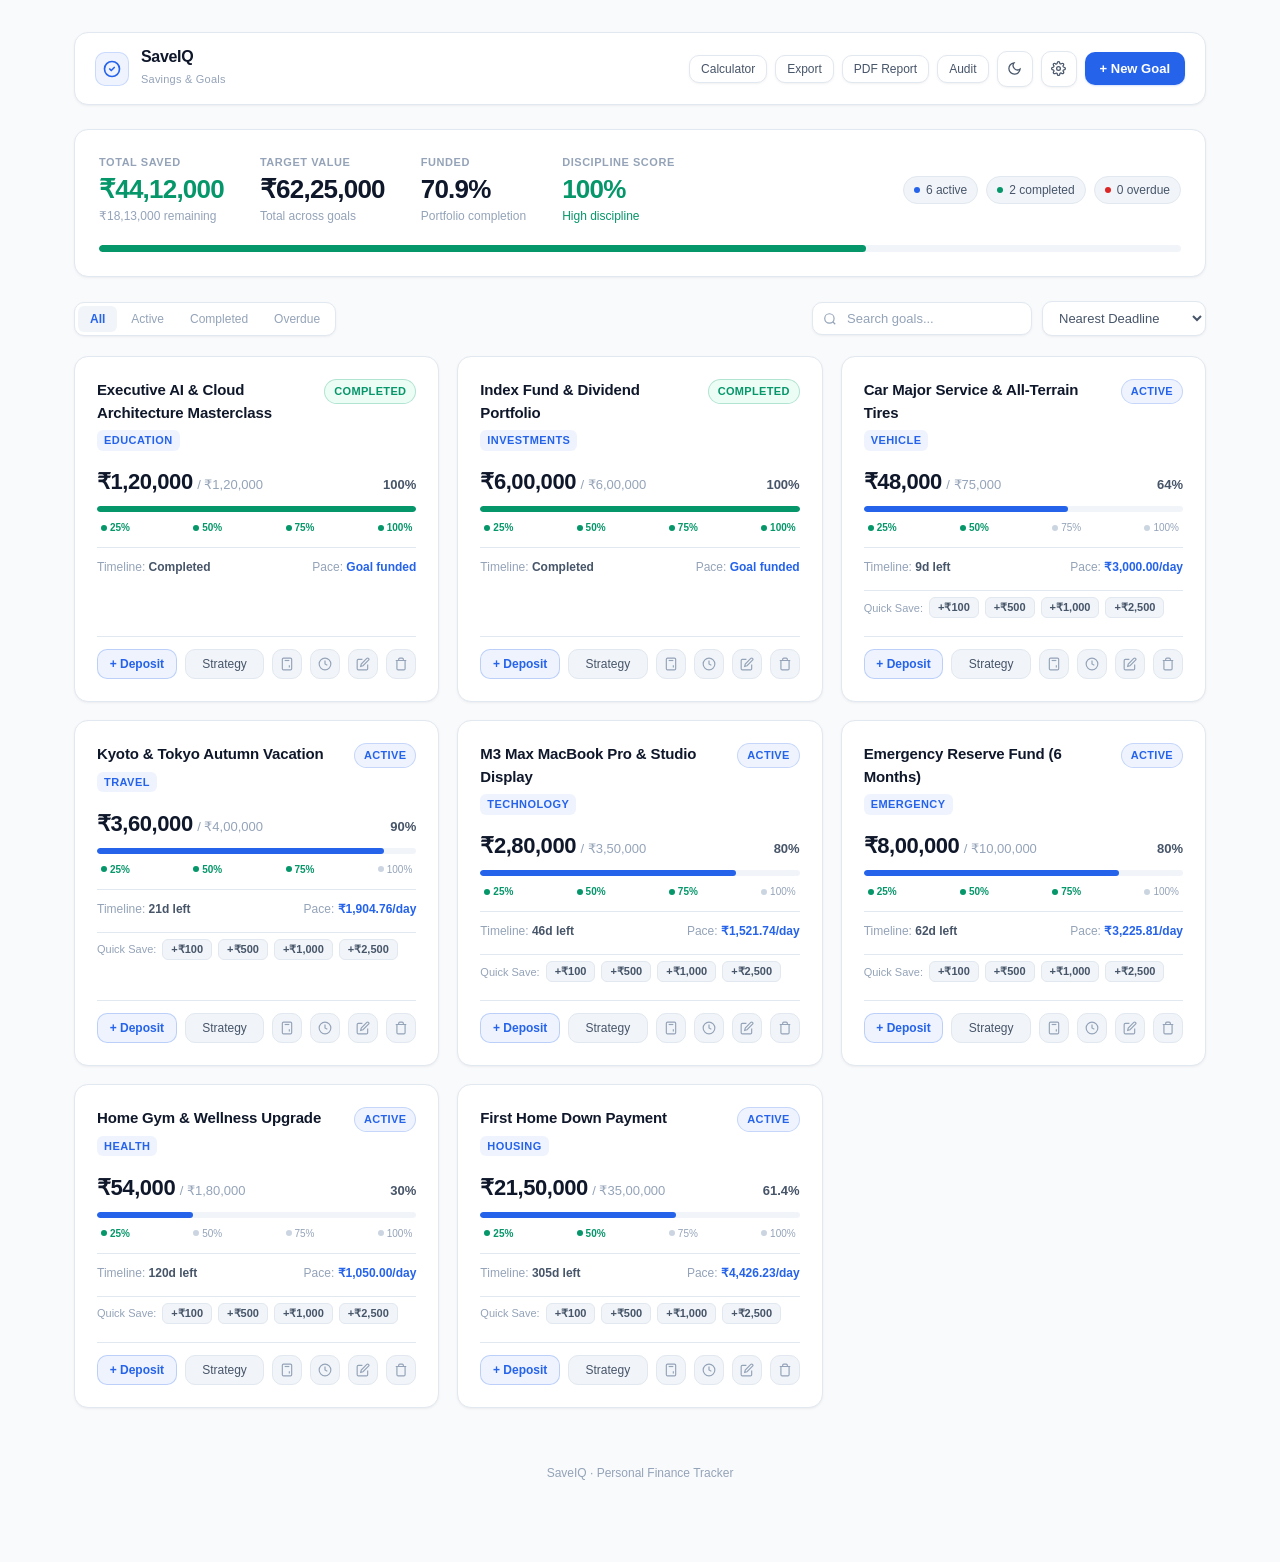
==== commit 96912e98: "Convert currency from USD to Indian Rupees (INR) across the application - Replaced dollar signs with" ====
--- a/SaveIQ/Index.html
+++ b/SaveIQ/Index.html
@@ -1198,12 +1198,12 @@
         <div class="overview-stat-group">
           <div class="overview-stat">
             <span class="label">Total Saved</span>
-            <span class="value accent" id="kpiTotalSaved">$0.00</span>
-            <span class="sub" id="kpiRemainingLabel">$0.00 remaining</span>
+            <span class="value accent" id="kpiTotalSaved">₹0.00</span>
+            <span class="sub" id="kpiRemainingLabel">₹0.00 remaining</span>
           </div>
           <div class="overview-stat">
             <span class="label">Target Value</span>
-            <span class="value" id="kpiTotalTarget">$0.00</span>
+            <span class="value" id="kpiTotalTarget">₹0.00</span>
             <span class="sub">Total across goals</span>
           </div>
           <div class="overview-stat">
@@ -1296,12 +1296,12 @@
 
         <div class="form-row">
           <div class="form-group">
-            <label class="form-label" for="goalTarget">Target Amount ($)</label>
-            <input type="number" id="goalTarget" class="form-input" min="1" step="0.01" placeholder="2500" required>
+            <label class="form-label" for="goalTarget">Target Amount (₹)</label>
+            <input type="number" id="goalTarget" class="form-input" min="1" step="1" placeholder="50000" required>
           </div>
           <div class="form-group">
-            <label class="form-label" for="goalInitial">Initial Deposit ($)</label>
-            <input type="number" id="goalInitial" class="form-input" min="0" step="0.01" placeholder="0">
+            <label class="form-label" for="goalInitial">Initial Deposit (₹)</label>
+            <input type="number" id="goalInitial" class="form-input" min="0" step="1" placeholder="0">
           </div>
         </div>
 
@@ -1357,18 +1357,18 @@
           Target: <strong id="depositGoalName" style="color: var(--text-primary);">Goal Name</strong>
         </p>
         <p style="color: var(--text-muted); font-size: 13px; margin-bottom: 16px;">
-          Remaining to fund: <strong id="depositGoalRemaining" style="color: var(--text-primary);">$0</strong>
+          Remaining to fund: <strong id="depositGoalRemaining" style="color: var(--text-primary);">₹0</strong>
         </p>
 
         <div class="form-group">
-          <label class="form-label" for="depositAmountInput">Amount ($)</label>
-          <input type="number" id="depositAmountInput" class="form-input" min="1" step="0.01" placeholder="Enter deposit amount" required autofocus>
+          <label class="form-label" for="depositAmountInput">Deposit Amount (₹)</label>
+          <input type="number" id="depositAmountInput" class="form-input" min="1" step="1" placeholder="Enter deposit amount" required autofocus>
           
           <div class="preset-chips">
-            <button type="button" class="preset-chip" onclick="setPresetDeposit(25)">+$25</button>
-            <button type="button" class="preset-chip" onclick="setPresetDeposit(50)">+$50</button>
-            <button type="button" class="preset-chip" onclick="setPresetDeposit(100)">+$100</button>
-            <button type="button" class="preset-chip" onclick="setPresetDeposit(250)">+$250</button>
+            <button type="button" class="preset-chip" onclick="setPresetDeposit(500)">+₹500</button>
+            <button type="button" class="preset-chip" onclick="setPresetDeposit(1000)">+₹1,000</button>
+            <button type="button" class="preset-chip" onclick="setPresetDeposit(2500)">+₹2,500</button>
+            <button type="button" class="preset-chip" onclick="setPresetDeposit(5000)">+₹5,000</button>
             <button type="button" class="preset-chip" id="chipRemainingBalance">Full Balance</button>
           </div>
         </div>
@@ -1482,22 +1482,22 @@
 
       <div class="form-row">
         <div class="form-group">
-          <label class="form-label" for="simTargetInput">Target Capital ($)</label>
-          <input type="number" id="simTargetInput" class="form-input" min="1" step="50" value="2500">
+          <label class="form-label" for="simTargetInput">Target Capital (₹)</label>
+          <input type="number" id="simTargetInput" class="form-input" min="1" step="1000" value="100000">
         </div>
         <div class="form-group">
-          <label class="form-label" for="simSavedInput">Already Saved ($)</label>
-          <input type="number" id="simSavedInput" class="form-input" min="0" step="10" value="0">
+          <label class="form-label" for="simSavedInput">Already Saved (₹)</label>
+          <input type="number" id="simSavedInput" class="form-input" min="0" step="500" value="0">
         </div>
       </div>
 
       <div class="simulator-box">
         <div style="display: flex; justify-content: space-between; align-items: center;">
           <span style="font-size: 13px; font-weight: 600; color: var(--text-primary);">Weekly Contribution Rate:</span>
-          <span style="font-size: 15px; font-weight: 700; color: var(--accent-primary);" id="simWeeklyLabel">$50/week</span>
+          <span style="font-size: 15px; font-weight: 700; color: var(--accent-primary);" id="simWeeklyLabel">₹2,000/week</span>
         </div>
         <div class="sim-slider-row">
-          <input type="range" id="simWeeklySlider" class="sim-slider" min="5" max="500" step="5" value="50">
+          <input type="range" id="simWeeklySlider" class="sim-slider" min="200" max="25000" step="200" value="2000">
         </div>
 
         <div class="sim-stats-grid">
@@ -1511,12 +1511,12 @@
           </div>
           <div class="sim-stat-card">
             <span class="sim-stat-label">Daily Required</span>
-            <div class="sim-stat-val" id="simDailyPaceVal">$7.14/day</div>
+            <div class="sim-stat-val" id="simDailyPaceVal">₹285.71/day</div>
           </div>
         </div>
 
         <div id="simAccelerationTip" style="margin-top: 14px; font-size: 12px; color: var(--text-secondary); background: var(--bg-surface); border: 1px solid var(--border-subtle); padding: 10px 12px; border-radius: var(--radius-md);">
-          💡 Adding <strong>+$25/week</strong> reaches your goal much faster!
+          💡 Adding <strong>+₹1,000/week</strong> reaches your goal much faster!
         </div>
       </div>
 
@@ -1561,8 +1561,8 @@
 
         <div class="form-row">
           <div class="form-group">
-            <label class="form-label" for="editGoalTarget">Target Amount ($)</label>
-            <input type="number" id="editGoalTarget" class="form-input" min="1" step="0.01" required>
+            <label class="form-label" for="editGoalTarget">Target Amount (₹)</label>
+            <input type="number" id="editGoalTarget" class="form-input" min="1" step="1" required>
           </div>
           <div class="form-group">
             <label class="form-label" for="editGoalDeadline">Target Deadline</label>
@@ -1656,6 +1656,20 @@
   "Health & Wellness": "Health",
   "General Savings": "General"
 };
+
+// ==========================================
+// CURRENCY FORMATTER (Indian Rupees ₹)
+// ==========================================
+const CURRENCY_SYMBOL = "₹";
+
+function formatCurrency(num, showDecimals = false) {
+  if (num === null || num === undefined || isNaN(num)) return `${CURRENCY_SYMBOL}0`;
+  const n = Number(num);
+  const options = showDecimals
+    ? { minimumFractionDigits: 2, maximumFractionDigits: 2 }
+    : { minimumFractionDigits: 0, maximumFractionDigits: 2 };
+  return `${CURRENCY_SYMBOL}${n.toLocaleString('en-IN', options)}`;
+}
 
 // ==========================================
 // THEME MANAGEMENT (Light by Default)
@@ -1924,14 +1938,14 @@
     try {
       const prompt = `SAVINGS GOAL ANALYSIS:
 - Goal: ${goal.goalName} (${goal.purpose})
-- Target: ${goal.targetAmount.toFixed(2)}
-- Current Balance: ${goal.savedAmount.toFixed(2)} (${goal.progressPercent}%)
-- Remaining: ${goal.remainingAmount.toFixed(2)}
+- Target: ₹${goal.targetAmount.toLocaleString('en-IN')}
+- Current Balance: ₹${goal.savedAmount.toLocaleString('en-IN')} (${goal.progressPercent}%)
+- Remaining: ₹${goal.remainingAmount.toLocaleString('en-IN')}
 - Target Date: ${goal.deadline} (${goal.daysLeft} days)
 - Status: ${goal.status}
-- Pacing: ${goal.dailyRequired.toFixed(2)}/day (${goal.weeklyRequired.toFixed(2)}/week)
-
-Provide a sharp, practical financial plan in clean markdown with:
+- Pacing: ₹${goal.dailyRequired.toFixed(2)}/day (₹${goal.weeklyRequired.toFixed(2)}/week)
+
+Provide a sharp, practical financial plan in clean markdown with amounts formatted in Indian Rupees (₹):
 1. Trajectory & Pacing Review
 2. Milestone Schedule (Weekly contributions)
 3. 3 Expense-Reduction Tactics relevant to ${goal.purpose}
@@ -2089,8 +2103,8 @@
     {
       id: "GID-DEMO01",
       goalName: "Emergency Reserve Fund (6 Months)",
-      targetAmount: 12000,
-      savedAmount: 9600,
+      targetAmount: 1000000,
+      savedAmount: 800000,
       deadline: formatOffset(62),
       purpose: "Emergency Fund",
       createdAt: "2026-06-15 10:00:00",
@@ -2100,8 +2114,8 @@
     {
       id: "GID-DEMO02",
       goalName: "M3 Max MacBook Pro & Studio Display",
-      targetAmount: 3500,
-      savedAmount: 2800,
+      targetAmount: 350000,
+      savedAmount: 280000,
       deadline: formatOffset(46),
       purpose: "Tech & Gadgets",
       createdAt: "2026-08-01 14:20:00",
@@ -2111,8 +2125,8 @@
     {
       id: "GID-DEMO03",
       goalName: "Kyoto & Tokyo Autumn Vacation",
-      targetAmount: 4200,
-      savedAmount: 3800,
+      targetAmount: 400000,
+      savedAmount: 360000,
       deadline: formatOffset(21),
       purpose: "Vacation & Travel",
       createdAt: "2026-05-10 11:30:00",
@@ -2122,8 +2136,8 @@
     {
       id: "GID-DEMO04",
       goalName: "First Home Down Payment",
-      targetAmount: 45000,
-      savedAmount: 27500,
+      targetAmount: 3500000,
+      savedAmount: 2150000,
       deadline: formatOffset(305),
       purpose: "Home & Real Estate",
       createdAt: "2026-01-10 09:00:00",
@@ -2133,8 +2147,8 @@
     {
       id: "GID-DEMO05",
       goalName: "Index Fund & Dividend Portfolio",
-      targetAmount: 8000,
-      savedAmount: 8000,
+      targetAmount: 600000,
+      savedAmount: 600000,
       deadline: formatOffset(-15),
       purpose: "Investment & Wealth",
       createdAt: "2026-03-01 08:00:00",
@@ -2144,8 +2158,8 @@
     {
       id: "GID-DEMO06",
       goalName: "Car Major Service & All-Terrain Tires",
-      targetAmount: 1200,
-      savedAmount: 750,
+      targetAmount: 75000,
+      savedAmount: 48000,
       deadline: formatOffset(9),
       purpose: "Vehicle & Transport",
       createdAt: "2026-09-01 16:45:00",
@@ -2155,8 +2169,8 @@
     {
       id: "GID-DEMO07",
       goalName: "Executive AI & Cloud Architecture Masterclass",
-      targetAmount: 1500,
-      savedAmount: 1500,
+      targetAmount: 120000,
+      savedAmount: 120000,
       deadline: formatOffset(-30),
       purpose: "Education & Career",
       createdAt: "2026-07-01 12:00:00",
@@ -2166,8 +2180,8 @@
     {
       id: "GID-DEMO08",
       goalName: "Home Gym & Wellness Upgrade",
-      targetAmount: 2200,
-      savedAmount: 650,
+      targetAmount: 180000,
+      savedAmount: 54000,
       deadline: formatOffset(120),
       purpose: "Health & Wellness",
       createdAt: "2026-10-01 15:10:00",
@@ -2179,21 +2193,21 @@
 
 function generateClientHeuristic(goal) {
   return `### Velocity & Pacing Assessment
-- **Funded:** ${goal.savedAmount.toLocaleString()} of ${goal.targetAmount.toLocaleString()} (${goal.progressPercent}%)
-- **Outstanding Balance:** ${goal.remainingAmount.toLocaleString()}
+- **Funded:** ${formatCurrency(goal.savedAmount)} of ${formatCurrency(goal.targetAmount)} (${goal.progressPercent}%)
+- **Outstanding Balance:** ${formatCurrency(goal.remainingAmount)}
 - **Timeline Horizon:** ${goal.deadline} (${goal.daysLeft} days remaining)
 
 ### Structured Contribution Milestones
-- **Daily Pace:** **${goal.dailyRequired.toFixed(2)} / day**
-- **Weekly Milestone:** **${goal.weeklyRequired.toFixed(2)} / week**
+- **Daily Pace:** **${formatCurrency(goal.dailyRequired, true)} / day**
+- **Weekly Milestone:** **${formatCurrency(goal.weeklyRequired, true)} / week**
 
 ### High-Impact Expense Levers (${goal.purpose})
-1. **Automated Payday Sweep:** Transfer ${goal.weeklyRequired.toFixed(2)} on every compensation date before discretionary budgeting.
-2. **Subscription Audit:** Audit bank recurring debits and pause one unused digital subscription.
-3. **The 48-Hour Delay:** Hold off on discretionary purchases exceeding $50 for 48 hours; deposit unspent funds immediately.
+1. **Automated Payday Sweep:** Transfer ${formatCurrency(goal.weeklyRequired, true)} on every salary date before discretionary budgeting.
+2. **Subscription Audit:** Audit bank recurring debits and cancel one unused digital subscription.
+3. **The 48-Hour Rule:** For discretionary expenses exceeding ₹2,000, wait 48 hours; transfer the unspent amount to your savings goal.
 
 ### Behavioral Discipline Protocol
-Keep target savings segregated in a dedicated high-yield account with withdrawal friction to eliminate spontaneous liquidations.`;
+Keep target savings segregated in a dedicated high-yield auto-sweep account with withdrawal friction to eliminate spontaneous liquidations.`;
 }
 
 // ==========================================
@@ -2247,7 +2261,7 @@
     container.innerHTML = `
       <div style="text-align: center; padding: 28px 16px; color: var(--text-muted); font-size: 13px;">
         No individual deposits logged yet for this goal.<br>
-        Current balance: <strong style="color: var(--text-primary);">${goal.savedAmount.toLocaleString()}</strong>
+        Current balance: <strong style="color: var(--text-primary);">${formatCurrency(goal.savedAmount)}</strong>
       </div>
     `;
   } else {
@@ -2265,7 +2279,7 @@
             <tr>
               <td>${escapeHtml(tx.date)}</td>
               <td>${escapeHtml(tx.note)}</td>
-              <td class="amount" style="text-align: right;">+${tx.amount.toFixed(2)}</td>
+              <td class="amount" style="text-align: right;">+${formatCurrency(tx.amount)}</td>
             </tr>
           `).join("")}
         </tbody>
@@ -2322,9 +2336,9 @@
 function runSimulation() {
   const target = parseFloat(document.getElementById("simTargetInput").value) || 0;
   const saved = parseFloat(document.getElementById("simSavedInput").value) || 0;
-  const weeklyDeposit = parseFloat(document.getElementById("simWeeklySlider").value) || 50;
-
-  document.getElementById("simWeeklyLabel").textContent = `${weeklyDeposit}/week`;
+  const weeklyDeposit = parseFloat(document.getElementById("simWeeklySlider").value) || 2000;
+
+  document.getElementById("simWeeklyLabel").textContent = `${formatCurrency(weeklyDeposit)}/week`;
 
   const remaining = Math.max(target - saved, 0);
   const weeksNeeded = weeklyDeposit > 0 ? Math.ceil(remaining / weeklyDeposit) : 0;
@@ -2335,15 +2349,16 @@
 
   setText("simWeeksVal", `${weeksNeeded} wks`);
   setText("simDateVal", targetDate.toLocaleDateString(undefined, { month: 'short', day: 'numeric', year: 'numeric' }));
-  setText("simDailyPaceVal", `${(weeklyDeposit / 7).toFixed(2)}/day`);
+  setText("simDailyPaceVal", `${formatCurrency(weeklyDeposit / 7, true)}/day`);
 
   const accelerationText = document.getElementById("simAccelerationTip");
   if (accelerationText) {
-    const fasterWeekly = weeklyDeposit + 25;
+    const boost = 1000;
+    const fasterWeekly = weeklyDeposit + boost;
     const fasterWeeks = Math.ceil(remaining / fasterWeekly);
     const weeksSaved = weeksNeeded - fasterWeeks;
     if (weeksSaved > 0 && remaining > 0) {
-      accelerationText.innerHTML = `💡 Adding <strong>+$25/week</strong> reaches this goal <strong>${weeksSaved} week${weeksSaved > 1 ? 's' : ''} (${weeksSaved * 7} days) sooner</strong>!`;
+      accelerationText.innerHTML = `💡 Adding <strong>+${formatCurrency(boost)}/week</strong> reaches this goal <strong>${weeksSaved} week${weeksSaved > 1 ? 's' : ''} (${weeksSaved * 7} days) sooner</strong>!`;
     } else {
       accelerationText.textContent = remaining === 0 ? "🎉 Target already fully funded!" : "Consistent contributions compound quickly!";
     }
@@ -2449,13 +2464,13 @@
 
 function renderKPIs() {
   const s = AppState.stats;
-  setText("kpiTotalTarget", `${s.totalTarget.toLocaleString(undefined, {minimumFractionDigits: 0, maximumFractionDigits: 2})}`);
-  setText("kpiTotalSaved", `${s.totalSaved.toLocaleString(undefined, {minimumFractionDigits: 0, maximumFractionDigits: 2})}`);
+  setText("kpiTotalTarget", formatCurrency(s.totalTarget));
+  setText("kpiTotalSaved", formatCurrency(s.totalSaved));
   setText("kpiOverallProgress", `${s.overallProgress}%`);
   setText("kpiActiveGoals", `${s.activeGoals} active`);
   setText("kpiCompletedGoals", `${s.completedGoals} completed`);
   setText("kpiOverdueGoals", `${s.overdueGoals} overdue`);
-  setText("kpiRemainingLabel", `${s.totalRemaining.toLocaleString(undefined, {minimumFractionDigits: 0, maximumFractionDigits: 2})} remaining`);
+  setText("kpiRemainingLabel", `${formatCurrency(s.totalRemaining)} remaining`);
 
   setText("kpiDisciplineScore", `${s.disciplineScore}%`);
   const subEl = document.getElementById("kpiDisciplineSub");
@@ -2548,7 +2563,7 @@
 
   const paceLabel = isCompleted
     ? "Goal funded"
-    : (g.dailyRequired > 0 ? `${g.dailyRequired.toFixed(2)}/day` : "Target achieved");
+    : (g.dailyRequired > 0 ? `${formatCurrency(g.dailyRequired, true)}/day` : "Target achieved");
 
   return `
     <div class="goal-card" id="card-${g.id}">
@@ -2563,8 +2578,8 @@
 
         <div class="card-amounts">
           <div>
-            <span class="card-amount-saved">${g.savedAmount.toLocaleString(undefined, {minimumFractionDigits: 0, maximumFractionDigits: 2})}</span>
-            <span class="card-amount-target">/ ${g.targetAmount.toLocaleString()}</span>
+            <span class="card-amount-saved">${formatCurrency(g.savedAmount)}</span>
+            <span class="card-amount-target">/ ${formatCurrency(g.targetAmount)}</span>
           </div>
           <span class="card-progress-percent">${g.progressPercent}%</span>
         </div>
@@ -2598,10 +2613,10 @@
         ${!isCompleted ? `
         <div class="card-quick-saves">
           <span class="card-quick-label">Quick Save:</span>
-          <button class="btn-quick-chip" onclick="quickDeposit('${g.id}', 10)">+$10</button>
-          <button class="btn-quick-chip" onclick="quickDeposit('${g.id}', 25)">+$25</button>
-          <button class="btn-quick-chip" onclick="quickDeposit('${g.id}', 50)">+$50</button>
-          <button class="btn-quick-chip" onclick="quickDeposit('${g.id}', 100)">+$100</button>
+          <button class="btn-quick-chip" onclick="quickDeposit('${g.id}', 100)">+₹100</button>
+          <button class="btn-quick-chip" onclick="quickDeposit('${g.id}', 500)">+₹500</button>
+          <button class="btn-quick-chip" onclick="quickDeposit('${g.id}', 1000)">+₹1,000</button>
+          <button class="btn-quick-chip" onclick="quickDeposit('${g.id}', 2500)">+₹2,500</button>
         </div>` : ''}
       </div>
 
@@ -2678,7 +2693,7 @@
     const weekly = (remaining / (days / 7)).toFixed(2);
     if (previewBox) {
       previewBox.style.display = "block";
-      previewBox.innerHTML = `Pacing target: <strong>${daily}/day</strong> · <strong>${weekly}/week</strong> over ${days} days`;
+      previewBox.innerHTML = `Pacing target: <strong>${formatCurrency(daily, true)}/day</strong> · <strong>${formatCurrency(weekly, true)}/week</strong> over ${days} days`;
     }
   } else if (previewBox) {
     previewBox.style.display = "none";
@@ -2728,7 +2743,7 @@
   AppState.currentGoalForDeposit = goal;
 
   document.getElementById("depositGoalName").textContent = goal.goalName;
-  document.getElementById("depositGoalRemaining").textContent = "$" + goal.remainingAmount.toLocaleString(undefined, {minimumFractionDigits: 0, maximumFractionDigits: 2});
+  document.getElementById("depositGoalRemaining").textContent = formatCurrency(goal.remainingAmount);
   document.getElementById("depositAmountInput").value = "";
   const noteInput = document.getElementById("depositNoteInput");
   if (noteInput) noteInput.value = "";
@@ -2736,7 +2751,7 @@
   // Dynamic Full Balance chip
   const remainingChip = document.getElementById("chipRemainingBalance");
   if (remainingChip) {
-    remainingChip.textContent = `Full (${goal.remainingAmount.toFixed(0)})`;
+    remainingChip.textContent = `Full (${formatCurrency(goal.remainingAmount)})`;
     remainingChip.onclick = () => setPresetDeposit(goal.remainingAmount);
   }
 
@@ -2760,7 +2775,7 @@
     const res = await BackendBridge.addDeposit(goalId, amount);
     if (res.success) {
       recordTransaction(goalId, amount, "Quick save micro-deposit");
-      showToast(`+${amount} saved to ${goal.goalName}!`, "success");
+      showToast(`+${formatCurrency(amount)} saved to ${goal.goalName}!`, "success");
       await refreshDashboard();
     } else {
       showToast("Deposit failed: " + res.message, "error");
@@ -2791,7 +2806,7 @@
     const res = await BackendBridge.addDeposit(AppState.currentGoalForDeposit.id, amount);
     if (res.success) {
       recordTransaction(AppState.currentGoalForDeposit.id, amount, note);
-      showToast(`Deposited ${amount.toFixed(2)} to ${AppState.currentGoalForDeposit.goalName}`, "success");
+      showToast(`Deposited ${formatCurrency(amount, true)} to ${AppState.currentGoalForDeposit.goalName}`, "success");
       closeDepositModal();
       await refreshDashboard();
     } else {
@@ -2985,7 +3000,7 @@
     return;
   }
 
-  const headers = ["ID", "Goal Name", "Category", "Target ($)", "Saved ($)", "Remaining ($)", "Progress (%)", "Deadline", "Days Left", "Status", "Email"];
+  const headers = ["ID", "Goal Name", "Category", "Target (₹)", "Saved (₹)", "Remaining (₹)", "Progress (%)", "Deadline", "Days Left", "Status", "Email"];
   const rows = AppState.goals.map(g => [
     g.id,
     `"${g.goalName.replace(/"/g, '""')}"`,
